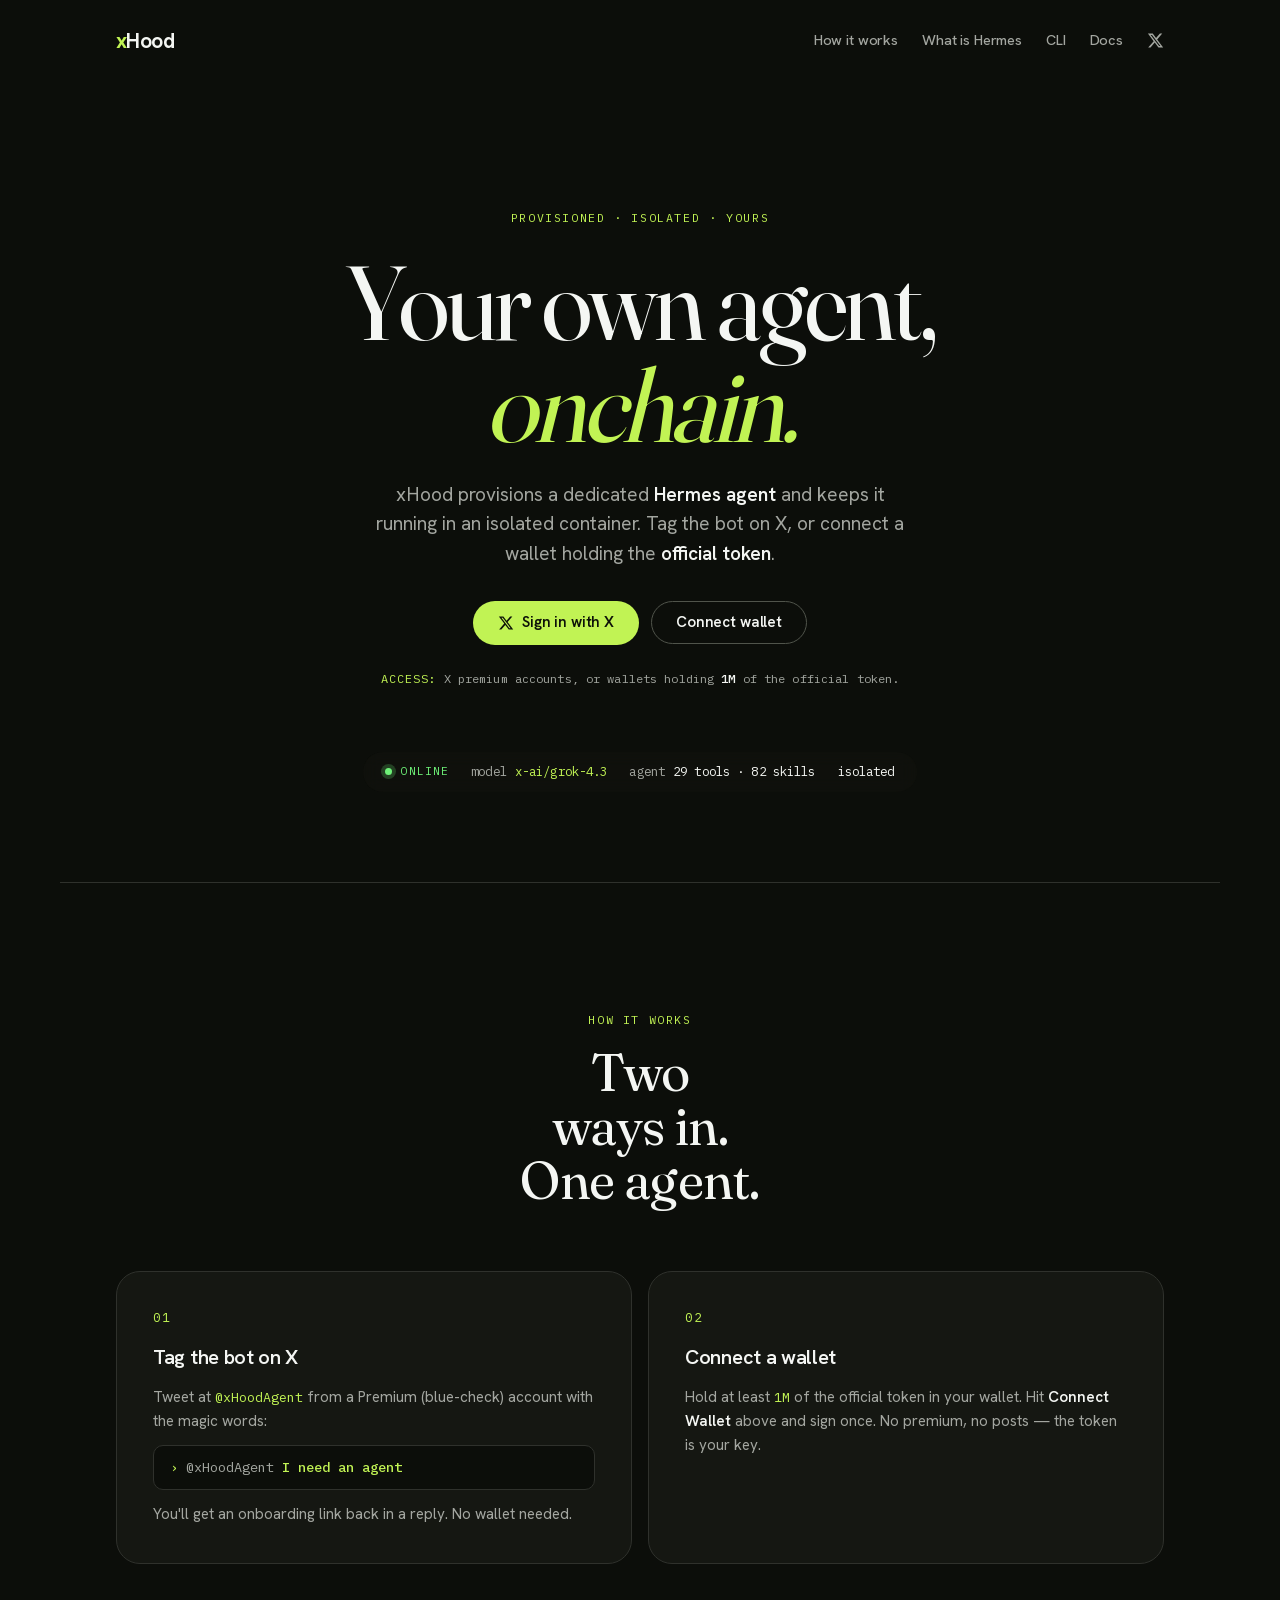
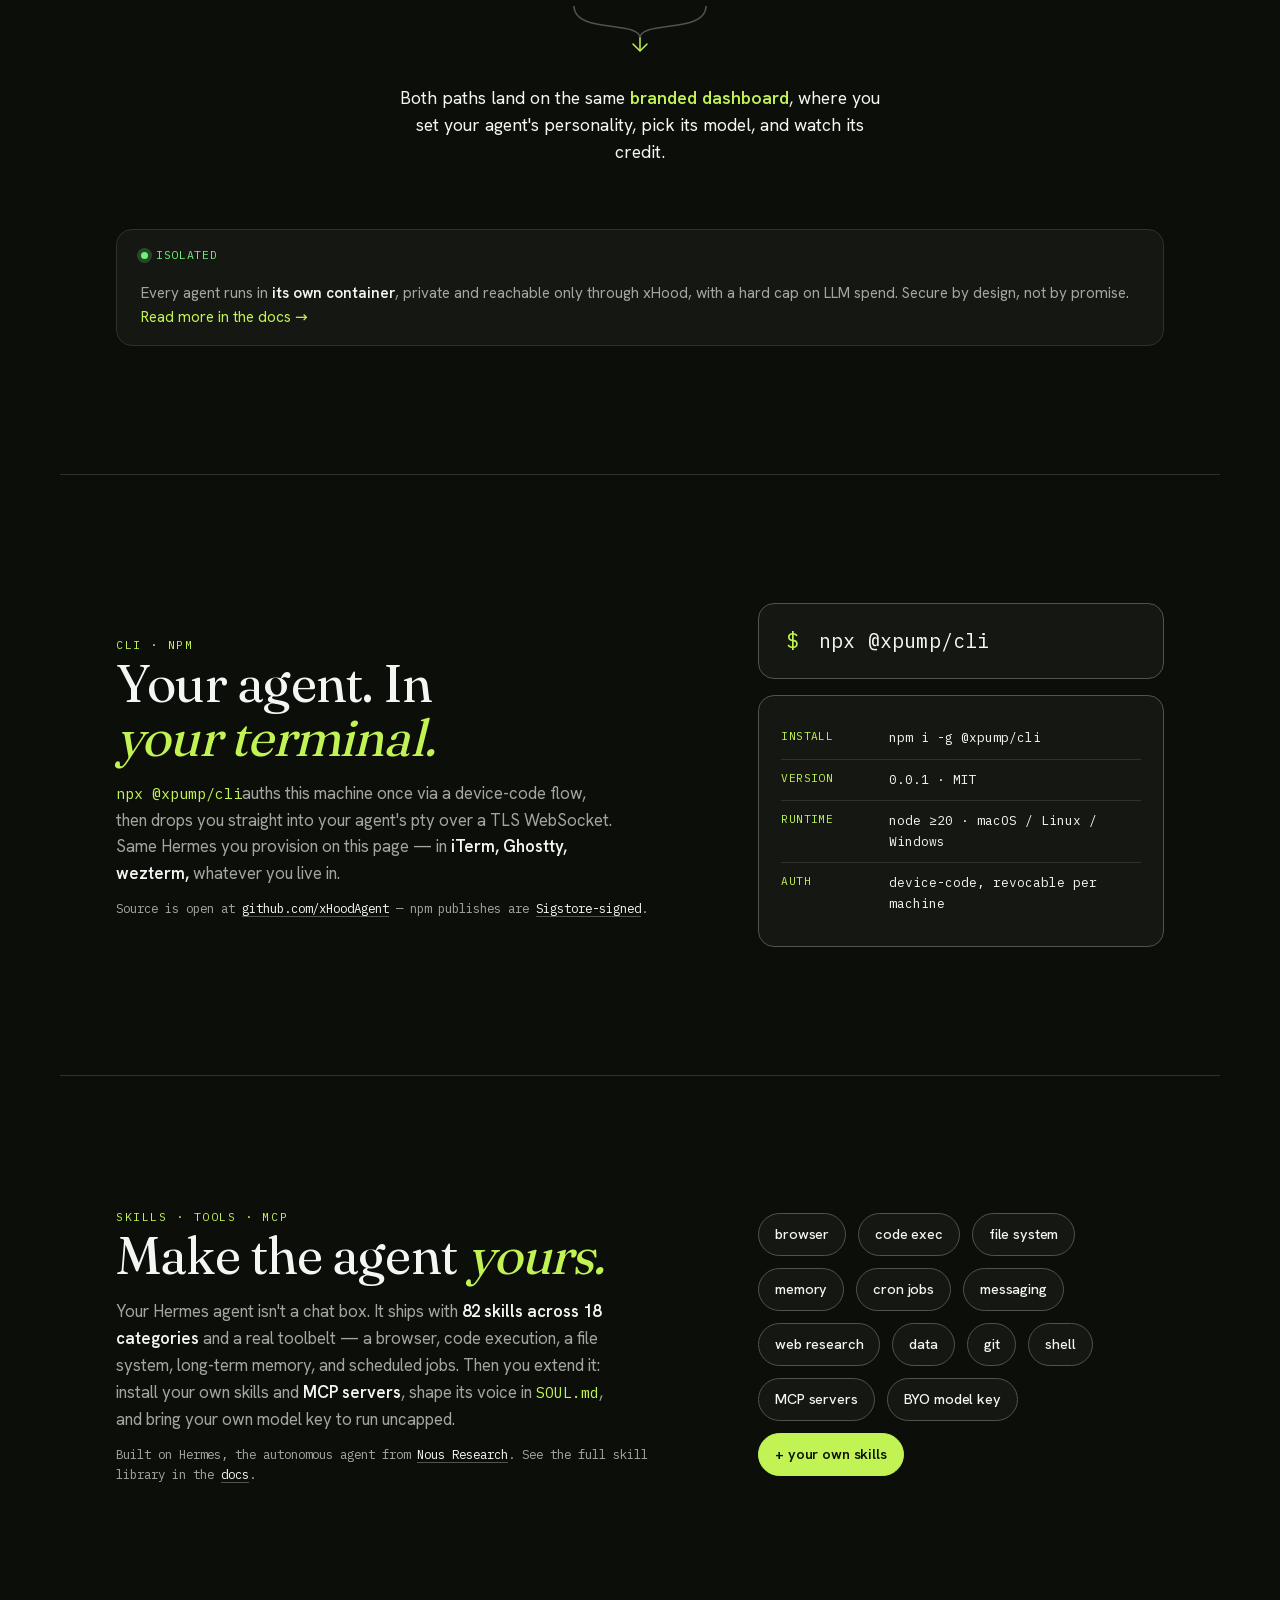
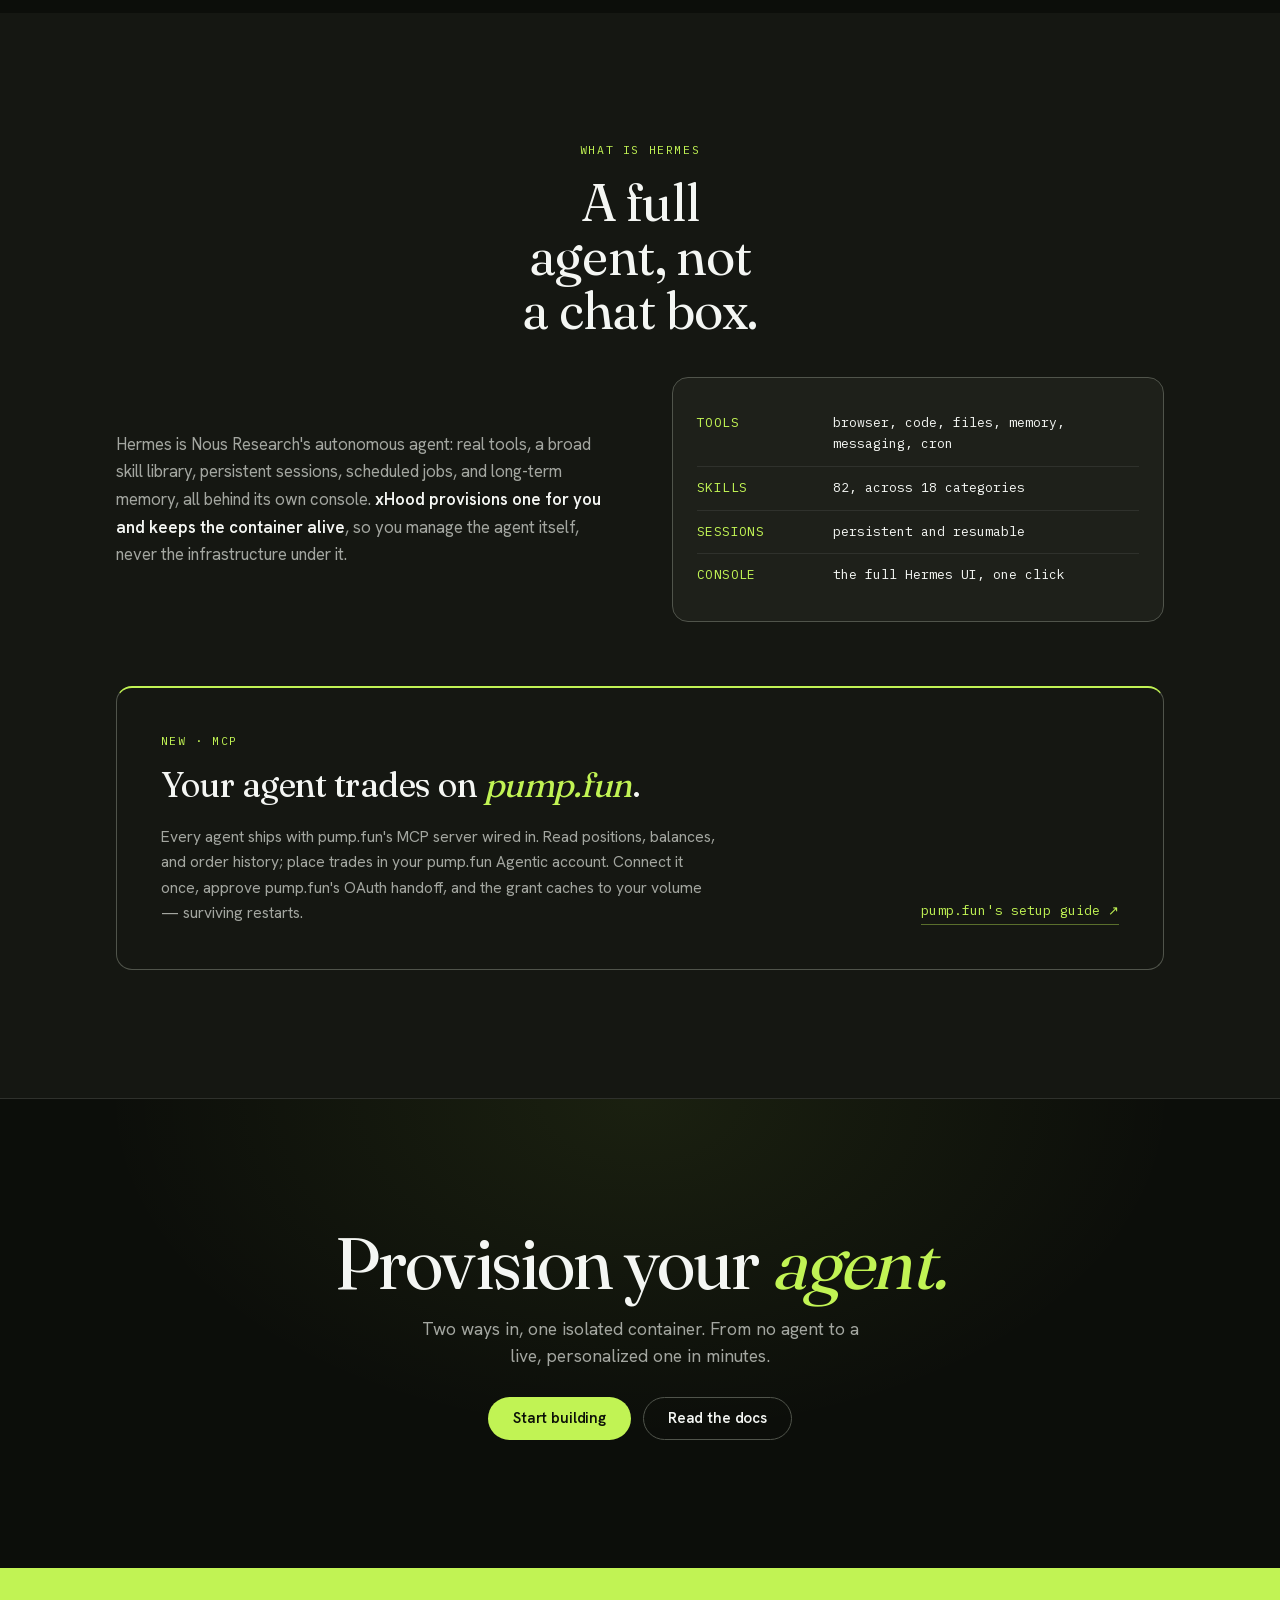
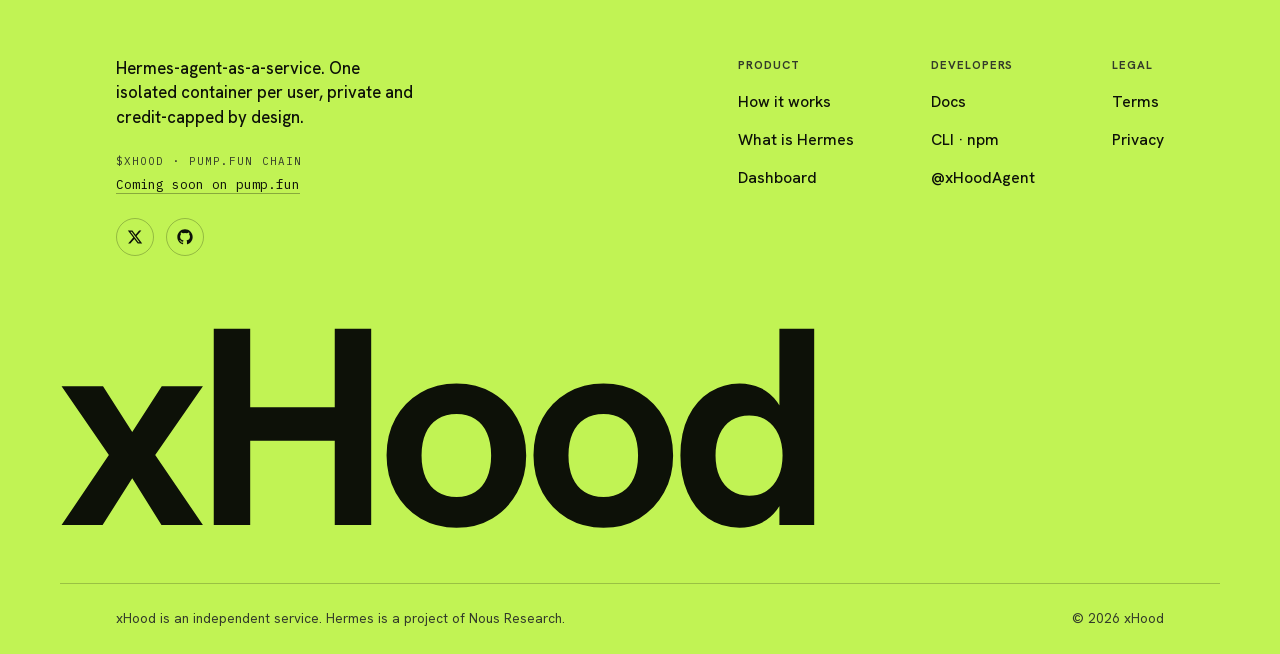
==== docs.html @ a1e1109b "Fix missing CSS and rebrand properly" ====
<!DOCTYPE html><html lang="en" class="fraunces_7877c915-module__ORk6FW__variable hanken_grotesk_c3f95356-module__YCJwva__variable ibm_plex_mono_eeb4082b-module__5ENv4W__variable"><head><meta charSet="utf-8"><meta name="viewport" content="width=device-width, initial-scale=1"><link rel="stylesheet" href="css/15z-kvc1j~0s2.css" data-precedence="next"><link rel="stylesheet" href="css/0tta3vpo899tt.css" data-precedence="next"><link rel="preload" as="script" fetchPriority="low" href="/_next/static/chunks/0~ym82pzuef0z.js"><script src="js/059yqiix4e8j8.js" async></script><script src="js/0x2_.f074g_5o.js" async></script><script src="js/0u0w.6p2kfwnw.js" async></script><script src="js/turbopack-0o85m4tms6i-5.js" async></script><script src="js/0_ber90-2-uiv.js" async></script><script src="js/0--7wq-l3jjgy.js" async></script><script src="js/02c.lx4oawe0h.js" async></script><script src="js/0m6~-lcce_hmq.js" async></script><script src="js/0tt.96f5~xtua.js" async></script><meta name="next-size-adjust" content><title>xHood Agent: your own Hermes agent</title><meta name="description" content="xHood Agent provisions and manages a dedicated Hermes agent, one isolated container per user."><link rel="icon" href="images/favicon.png"><link rel="apple-touch-icon" href="images/apple-touch-icon.png"><script src="js/03~yq9q893hmn.js" noModule></script></head><body><div hidden><!--$--><!--/$--></div><div class="page-module__YnyroG__page"><header class="page-module__YnyroG__shell page-module__YnyroG__header" id="top"><a class="page-module__YnyroG__brand" href="/"><b>x</b>Hood</a><nav class="page-module__YnyroG__nav"><a class="page-module__YnyroG__navLink page-module__YnyroG__navWide" href="#how">How it works</a><a class="page-module__YnyroG__navLink page-module__YnyroG__navWide" href="#what">What is Hermes</a><a class="page-module__YnyroG__navLink page-module__YnyroG__navWide" href="#cli">CLI</a><a class="page-module__YnyroG__navLink" href="/docs">Docs</a><a class="page-module__YnyroG__iconLink" href="https://x.com/xHoodAgent" target="_blank" rel="noreferrer" aria-label="xHood on X"><svg viewBox="0 0 24 24" aria-hidden="true" fill="currentColor"><path d="M18.244 2.25h3.308l-7.227 8.26 8.502 11.24H16.17l-5.214-6.817L4.99 21.75H1.68l7.73-8.835L1.254 2.25H8.08l4.713 6.231zm-1.161 17.52h1.833L7.084 4.126H5.117z"/></svg></a></nav></header><section class="page-module__YnyroG__hero"><canvas class="LiquidChrome-module__C-ZwVW__canvas page-module__YnyroG__heroCanvas" aria-hidden="true"></canvas><div class="page-module__YnyroG__shell page-module__YnyroG__heroInner"><span class="page-module__YnyroG__eyebrow">Provisioned · Isolated · Yours</span><h1 class="page-module__YnyroG__heroTitle">Your own agent,<br><em>onchain.</em></h1><p class="page-module__YnyroG__lede">xHood<!-- --> provisions a dedicated <strong>Hermes agent</strong> <!-- -->and keeps it running in an isolated container. Tag the bot on X, or connect a wallet holding the <strong>official token</strong>.</p><div class="page-module__YnyroG__ctaRow"><form action encType="multipart/form-data" method="POST"><input type="hidden" name="$ACTION_ID_004012ab31ee4e5e4decefba1152dd55e0f887a399"><button class="btn btn--primary" type="submit"><svg class="btn__icon" viewBox="0 0 24 24" aria-hidden="true" fill="currentColor"><path d="M18.244 2.25h3.308l-7.227 8.26 8.502 11.24H16.17l-5.214-6.817L4.99 21.75H1.68l7.73-8.835L1.254 2.25H8.08l4.713 6.231zm-1.161 17.52h1.833L7.084 4.126H5.117z"/></svg>Sign in with X</button></form><button type="button" class="btn btn--ghost">Connect<!-- --> wallet</button><dialog class="WalletConnect-module__QHldJW__modal"><div class="WalletConnect-module__QHldJW__card"><div class="WalletConnect-module__QHldJW__head"><h2 class="WalletConnect-module__QHldJW__title">Connect<!-- --> a wallet</h2><button type="button" class="WalletConnect-module__QHldJW__close" aria-label="Close">×</button></div><ul class="WalletConnect-module__QHldJW__list"><li><button type="button" class="WalletConnect-module__QHldJW__wallet" data-busy="false"><span class="WalletConnect-module__QHldJW__iconFallback" aria-hidden="true">I</span><span class="WalletConnect-module__QHldJW__name">Injected</span><span class="WalletConnect-module__QHldJW__verb">Connect</span></button></li></ul></div></dialog></div><p class="page-module__YnyroG__ctaNote"><span>access:</span> X premium accounts, or wallets holding<!-- --> <b class="page-module__YnyroG__ctaHold">1M</b> of the official token.</p><div class="page-module__YnyroG__status" aria-hidden="true"><span class="page-module__YnyroG__statusLive"><span class="page-module__YnyroG__dot"></span>online</span><span class="page-module__YnyroG__statusItem"><span class="page-module__YnyroG__statusKey">model</span><span class="ModelTicker-module__9qcs_W__ticker ModelTicker-module__9qcs_W__in ">x-ai/grok-4.3</span></span><span class="page-module__YnyroG__statusItem"><span class="page-module__YnyroG__statusKey">agent</span>29 tools · 82 skills</span><span class="page-module__YnyroG__statusItem">isolated</span></div></div></section><section id="how" class="page-module__YnyroG__shell page-module__YnyroG__section"><div class="page-module__YnyroG__sectionHead"><span class="page-module__YnyroG__eyebrow">How it works</span><h2 class="page-module__YnyroG__headline">Two ways in. One agent.</h2></div><div class="page-module__YnyroG__paths"><div class="page-module__YnyroG__path"><span class="page-module__YnyroG__pathNum">01</span><h3 class="page-module__YnyroG__pathTitle">Tag the bot on X</h3><p class="page-module__YnyroG__pathBody">Tweet at <code>@<!-- -->xHoodAgent</code> from a Premium (blue-check) account with the magic words:</p><pre class="page-module__YnyroG__pathSnippet" aria-label="Example tweet"><span class="page-module__YnyroG__pathSnippetHandle">@<!-- -->xHoodAgent</span> <span class="page-module__YnyroG__pathSnippetCmd">I need an agent</span></pre><p class="page-module__YnyroG__pathBody">You&#x27;ll get an onboarding link back in a reply. No wallet needed.</p></div><div class="page-module__YnyroG__path"><span class="page-module__YnyroG__pathNum">02</span><h3 class="page-module__YnyroG__pathTitle">Connect a wallet</h3><p class="page-module__YnyroG__pathBody">Hold at least <code>1M</code> of the official token in your wallet. Hit <b>Connect Wallet</b> <!-- -->above and sign once. No premium, no posts — the token is your key.</p></div></div><svg class="page-module__YnyroG__connector" viewBox="0 0 220 56" aria-hidden="true"><path style="fill:none;stroke:var(--border-strong);stroke-width:1.5" d="M44 2 C44 30 110 16 110 34"/><path style="fill:none;stroke:var(--border-strong);stroke-width:1.5" d="M176 2 C176 30 110 16 110 34"/><path style="fill:none;stroke:var(--amber);stroke-width:1.5;stroke-linecap:round" d="M110 34 L110 46"/><path style="fill:none;stroke:var(--amber);stroke-width:1.5;stroke-linecap:round" d="M103 40 L110 47 L117 40"/></svg><p class="page-module__YnyroG__converge">Both paths land on the same <b>branded dashboard</b>, where you set your agent&#x27;s personality, pick its model, and watch its credit.</p><div class="page-module__YnyroG__secure"><span class="page-module__YnyroG__secureLabel"><span class="page-module__YnyroG__dot"></span>Isolated</span><span class="page-module__YnyroG__secureText">Every agent runs in <b>its own container</b>, private and reachable only through xHood, with a hard cap on LLM spend. Secure by design, not by promise.<!-- --> <a class="page-module__YnyroG__secureLink" href="/docs#security">Read more in the docs →</a></span></div></section><section id="cli" class="page-module__YnyroG__shell page-module__YnyroG__section"><div class="page-module__YnyroG__cliGrid"><div><span class="page-module__YnyroG__eyebrow">CLI · npm</span><h2 class="page-module__YnyroG__headline">Your agent. In <b class="page-module__YnyroG__cliWord">your terminal.</b></h2><p class="page-module__YnyroG__cliLede"><code>npx @xpump/cli</code>auths this machine once via a device-code flow, then drops you straight into your agent&#x27;s pty over a TLS WebSocket. Same Hermes you provision on this page — in <b>iTerm, Ghostty, wezterm,</b> whatever you live in.</p><p class="page-module__YnyroG__cliCite">Source is open at<!-- --> <a class="page-module__YnyroG__cliInline" href="https://github.com/xHoodAgent" target="_blank" rel="noreferrer">github.com/xHoodAgent</a> — <!-- -->npm publishes are<!-- --> <a class="page-module__YnyroG__cliInline" href="https://docs.npmjs.com/generating-provenance-statements" target="_blank" rel="noreferrer">Sigstore-signed</a>.</p></div><div><pre class="page-module__YnyroG__cliSnippet" aria-label="Install and run the xHood CLI"><span class="page-module__YnyroG__cliPrompt">$</span> npx @xpump/cli</pre><div class="page-module__YnyroG__cliSpec"><div class="page-module__YnyroG__cliSpecRow"><span class="page-module__YnyroG__cliSpecKey">install</span><span class="page-module__YnyroG__cliSpecVal">npm i -g @xpump/cli</span></div><div class="page-module__YnyroG__cliSpecRow"><span class="page-module__YnyroG__cliSpecKey">version</span><span class="page-module__YnyroG__cliSpecVal">0.0.1 · MIT</span></div><div class="page-module__YnyroG__cliSpecRow"><span class="page-module__YnyroG__cliSpecKey">runtime</span><span class="page-module__YnyroG__cliSpecVal">node ≥20 · macOS / Linux / Windows</span></div><div class="page-module__YnyroG__cliSpecRow"><span class="page-module__YnyroG__cliSpecKey">auth</span><span class="page-module__YnyroG__cliSpecVal">device-code, revocable per machine</span></div></div></div></div></section><section class="page-module__YnyroG__shell page-module__YnyroG__section"><div class="page-module__YnyroG__capGrid"><div><span class="page-module__YnyroG__eyebrow">Skills · Tools · MCP</span><h2 class="page-module__YnyroG__headline">Make the agent <b>yours.</b></h2><p class="page-module__YnyroG__grokLede">Your Hermes agent isn&#x27;t a chat box. It ships with<!-- --> <b>82 skills across 18 categories</b> and a real toolbelt — a browser, code execution, a file system, long-term memory, and scheduled jobs. Then you extend it: install your own skills and<!-- --> <b>MCP servers</b>, shape its voice in <code>SOUL.md</code>, and bring your own model key to run uncapped.</p><p class="page-module__YnyroG__grokCite">Built on Hermes, the autonomous agent from<!-- --> <a class="page-module__YnyroG__grokInline" href="https://nousresearch.com/" target="_blank" rel="noreferrer">Nous Research</a>. See the full skill library in the<!-- --> <a class="page-module__YnyroG__grokInline" href="/docs">docs</a>.</p></div><div class="page-module__YnyroG__capTags" aria-hidden="true"><span class="page-module__YnyroG__capTag">browser</span><span class="page-module__YnyroG__capTag">code exec</span><span class="page-module__YnyroG__capTag">file system</span><span class="page-module__YnyroG__capTag">memory</span><span class="page-module__YnyroG__capTag">cron jobs</span><span class="page-module__YnyroG__capTag">messaging</span><span class="page-module__YnyroG__capTag">web research</span><span class="page-module__YnyroG__capTag">data</span><span class="page-module__YnyroG__capTag">git</span><span class="page-module__YnyroG__capTag">shell</span><span class="page-module__YnyroG__capTag">MCP servers</span><span class="page-module__YnyroG__capTag">BYO model key</span><span class="page-module__YnyroG__capTag page-module__YnyroG__capTagAccent">+ your own skills</span></div></div></section><section id="what" class="page-module__YnyroG__band"><div class="page-module__YnyroG__shell page-module__YnyroG__section" style="border-top:none"><div class="page-module__YnyroG__sectionHead"><span class="page-module__YnyroG__eyebrow">What is Hermes</span><h2 class="page-module__YnyroG__headline">A full agent, not a chat box.</h2></div><div class="page-module__YnyroG__whatGrid"><p class="page-module__YnyroG__prose">Hermes is Nous Research&#x27;s autonomous agent: real tools, a broad skill library, persistent sessions, scheduled jobs, and long-term memory, all behind its own console.<!-- --> <strong>xHood provisions one for you and keeps the container alive</strong>, so you manage the agent itself, never the infrastructure under it.</p><div class="page-module__YnyroG__specFrame"><div class="page-module__YnyroG__specRow"><span class="page-module__YnyroG__specKey">TOOLS</span><span class="page-module__YnyroG__specVal">browser, code, files, memory, messaging, cron</span></div><div class="page-module__YnyroG__specRow"><span class="page-module__YnyroG__specKey">SKILLS</span><span class="page-module__YnyroG__specVal">82, across 18 categories</span></div><div class="page-module__YnyroG__specRow"><span class="page-module__YnyroG__specKey">SESSIONS</span><span class="page-module__YnyroG__specVal">persistent and resumable</span></div><div class="page-module__YnyroG__specRow"><span class="page-module__YnyroG__specKey">CONSOLE</span><span class="page-module__YnyroG__specVal">the full Hermes UI, one click</span></div></div></div><div class="page-module__YnyroG__mcpPanel"><span class="page-module__YnyroG__eyebrow">New · MCP</span><h3 class="page-module__YnyroG__mcpTitle">Your agent trades on <b>pump.fun</b>.</h3><div class="page-module__YnyroG__mcpFoot"><p class="page-module__YnyroG__mcpProse">Every agent ships with pump.fun&#x27;s MCP server wired in. Read positions, balances, and order history; place trades in your pump.fun Agentic account. Connect it once, approve pump.fun&#x27;s OAuth handoff, and the grant caches to your volume — surviving restarts.</p><a class="page-module__YnyroG__mcpLink" href="https://pump.fun.com/us/en/support/articles/agentic-trading-overview/" target="_blank" rel="noreferrer noopener">pump.fun&#x27;s setup guide ↗</a></div></div></div></section><section class="page-module__YnyroG__cta"><div class="page-module__YnyroG__shell page-module__YnyroG__ctaInner"><h2 class="page-module__YnyroG__ctaTitle">Provision your <em>agent.</em></h2><p class="page-module__YnyroG__ctaLede">Two ways in, one isolated container. From no agent to a live, personalized one in minutes.</p><div class="page-module__YnyroG__ctaBandRow"><a class="btn btn--primary" href="#top">Start building</a><a class="btn btn--ghost" href="/docs">Read the docs</a></div></div></section><footer class="page-module__YnyroG__footer"><div class="page-module__YnyroG__shell page-module__YnyroG__footerTop"><div class="page-module__YnyroG__footerBrandCol"><p class="page-module__YnyroG__footerTag">Hermes-agent-as-a-service. One isolated container per user, private and credit-capped by design.</p><div class="page-module__YnyroG__footerToken"><span class="page-module__YnyroG__footerTokenLabel">$xHOOD<!-- --> · pump.fun Chain</span><button type="button" class="CopyAddress-module__BgJEiG__btn " aria-label="Copy address to clipboard" title="Copy to clipboard"><span class="CopyAddress-module__BgJEiG__addr">Coming soon on pump.fun</span></button></div><div class="page-module__YnyroG__footerSocial"><a href="https://x.com/xHoodAgent" target="_blank" rel="noreferrer" aria-label="@xHoodAgent on X"><svg viewBox="0 0 24 24" aria-hidden="true" fill="currentColor"><path d="M18.244 2.25h3.308l-7.227 8.26 8.502 11.24H16.17l-5.214-6.817L4.99 21.75H1.68l7.73-8.835L1.254 2.25H8.08l4.713 6.231zm-1.161 17.52h1.833L7.084 4.126H5.117z"/></svg></a><a href="https://github.com/xHoodAgent" target="_blank" rel="noreferrer" aria-label="xHoodAgent on GitHub"><svg viewBox="0 0 24 24" aria-hidden="true" fill="currentColor"><path d="M12 .5C5.65.5.5 5.65.5 12c0 5.08 3.29 9.39 7.86 10.91.58.11.79-.25.79-.55 0-.27-.01-1-.02-1.95-3.2.7-3.87-1.54-3.87-1.54-.52-1.32-1.28-1.67-1.28-1.67-1.05-.71.08-.7.08-.7 1.16.08 1.77 1.2 1.77 1.2 1.03 1.77 2.71 1.26 3.37.96.1-.75.4-1.26.73-1.55-2.55-.29-5.24-1.28-5.24-5.69 0-1.26.45-2.29 1.19-3.1-.12-.29-.52-1.46.11-3.05 0 0 .97-.31 3.18 1.18a11.04 11.04 0 015.79 0c2.21-1.49 3.18-1.18 3.18-1.18.63 1.59.23 2.76.11 3.05.74.81 1.19 1.84 1.19 3.1 0 4.42-2.69 5.4-5.26 5.68.41.36.78 1.06.78 2.14 0 1.55-.01 2.8-.01 3.18 0 .31.21.67.8.55C20.21 21.38 23.5 17.08 23.5 12 23.5 5.65 18.35.5 12 .5z"/></svg></a></div></div><div class="page-module__YnyroG__footerNav"><div class="page-module__YnyroG__footerCol"><span class="page-module__YnyroG__footerLabel">Product</span><a class="page-module__YnyroG__footerLink" href="#how">How it works</a><a class="page-module__YnyroG__footerLink" href="#what">What is Hermes</a><a class="page-module__YnyroG__footerLink" href="/dashboard">Dashboard</a></div><div class="page-module__YnyroG__footerCol"><span class="page-module__YnyroG__footerLabel">Developers</span><a class="page-module__YnyroG__footerLink" href="/docs">Docs</a><a class="page-module__YnyroG__footerLink" href="https://github.com/xHoodAgent" target="_blank" rel="noreferrer">CLI · npm</a><a class="page-module__YnyroG__footerLink" href="https://x.com/xHoodAgent" target="_blank" rel="noreferrer">@<!-- -->xHoodAgent</a></div><div class="page-module__YnyroG__footerCol"><span class="page-module__YnyroG__footerLabel">Legal</span><a class="page-module__YnyroG__footerLink" href="/terms">Terms</a><a class="page-module__YnyroG__footerLink" href="/privacy">Privacy</a></div></div></div><a class="page-module__YnyroG__footerWordmark" href="/" aria-label="xHood home">xHood</a><div class="page-module__YnyroG__shell page-module__YnyroG__footerLegal"><span>xHood is an independent service. Hermes is a project of Nous Research.</span><span>© <!-- -->2026<!-- --> <!-- -->xHood</span></div></footer></div><!--$--><!--/$--><script src="js/0~ym82pzuef0z.js" id="_R_" async></script><script>(self.__next_f=self.__next_f||[]).push([0])</script><script>self.__next_f.push([1,"1:\"$Sreact.fragment\"\n2:I[902268,[\"/_next/static/chunks/0_ber90-2-uiv.js\",\"/_next/static/chunks/0--7wq-l3jjgy.js\",\"/_next/static/chunks/02c.lx4oawe0h.js\",\"/_next/static/chunks/0m6~-lcce_hmq.js\"],\"Providers\"]\n3:I[876555,[\"/_next/static/chunks/0_ber90-2-uiv.js\",\"/_next/static/chunks/0--7wq-l3jjgy.js\",\"/_next/static/chunks/02c.lx4oawe0h.js\",\"/_next/static/chunks/0m6~-lcce_hmq.js\"],\"default\"]\n4:I[476314,[\"/_next/static/chunks/0_ber90-2-uiv.js\",\"/_next/static/chunks/0--7wq-l3jjgy.js\",\"/_next/static/chunks/02c.lx4oawe0h.js\",\"/_next/static/chunks/0m6~-lcce_hmq.js\"],\"default\"]\n6:I[999674,[\"/_next/static/chunks/0_ber90-2-uiv.js\",\"/_next/static/chunks/0--7wq-l3jjgy.js\",\"/_next/static/chunks/02c.lx4oawe0h.js\",\"/_next/static/chunks/0m6~-lcce_hmq.js\"],\"OutletBoundary\"]\n7:\"$Sreact.suspense\"\n9:I[999674,[\"/_next/static/chunks/0_ber90-2-uiv.js\",\"/_next/static/chunks/0--7wq-l3jjgy.js\",\"/_next/static/chunks/02c.lx4oawe0h.js\",\"/_next/static/chunks/0m6~-lcce_hmq.js\"],\"ViewportBoundary\"]\nb:I[999674,[\"/_next/static/chunks/0_ber90-2-uiv.js\",\"/_next/static/chunks/0--7wq-l3jjgy.js\",\"/_next/static/chunks/02c.lx4oawe0h.js\",\"/_next/static/chunks/0m6~-lcce_hmq.js\"],\"MetadataBoundary\"]\nd:I[642761,[\"/_next/static/chunks/0_ber90-2-uiv.js\",\"/_next/static/chunks/0--7wq-l3jjgy.js\",\"/_next/static/chunks/02c.lx4oawe0h.js\",\"/_next/static/chunks/0m6~-lcce_hmq.js\"],\"default\",1]\ne:I[136144,[\"/_next/static/chunks/0_ber90-2-uiv.js\",\"/_next/static/chunks/0--7wq-l3jjgy.js\",\"/_next/static/chunks/02c.lx4oawe0h.js\",\"/_next/static/chunks/0m6~-lcce_hmq.js\"],\"IconMark\"]\n:HL[\"/_next/static/chunks/15z-kvc1j~0s2.css\",\"style\"]\n:HL[\"/_next/static/media/99e609270109b47d-s.p.16-z~2sp29ex6.woff2\",\"font\",{\"crossOrigin\":\"\",\"type\":\"font/woff2\"}]\n:HL[\"/_next/static/media/b67966e0b83b2cd0-s.p.04y9-s23ppywx.woff2\",\"font\",{\"crossOrigin\":\"\",\"type\":\"font/woff2\"}]\n:HL[\"/_next/static/media/c47649aa31f9e140-s.p.11uo_35nso9mn.woff2\",\"font\",{\"crossOrigin\":\"\",\"type\":\"font/woff2\"}]\n:HL[\"/_next/static/media/effe91970fc4db64-s.p.07ig5l8azj~hy.woff2\",\"font\",{\"crossOrigin\":\"\",\"type\":\"font/woff2\"}]\n:HL[\"/_next/static/chunks/0tta3vpo899tt.css\",\"style\"]\n"])</script><script>self.__next_f.push([1,"0:{\"P\":null,\"c\":[\"\",\"\"],\"q\":\"\",\"i\":false,\"f\":[[[\"\",{\"children\":[\"__PAGE__\",{}]},\"$undefined\",\"$undefined\",16],[[\"$\",\"$1\",\"c\",{\"children\":[[[\"$\",\"link\",\"0\",{\"rel\":\"stylesheet\",\"href\":\"/_next/static/chunks/15z-kvc1j~0s2.css\",\"precedence\":\"next\",\"crossOrigin\":\"$undefined\",\"nonce\":\"$undefined\"}],[\"$\",\"script\",\"script-0\",{\"src\":\"/_next/static/chunks/0_ber90-2-uiv.js\",\"async\":true,\"nonce\":\"$undefined\"}],[\"$\",\"script\",\"script-1\",{\"src\":\"/_next/static/chunks/0--7wq-l3jjgy.js\",\"async\":true,\"nonce\":\"$undefined\"}],[\"$\",\"script\",\"script-2\",{\"src\":\"/_next/static/chunks/02c.lx4oawe0h.js\",\"async\":true,\"nonce\":\"$undefined\"}],[\"$\",\"script\",\"script-3\",{\"src\":\"/_next/static/chunks/0m6~-lcce_hmq.js\",\"async\":true,\"nonce\":\"$undefined\"}]],[\"$\",\"html\",null,{\"lang\":\"en\",\"className\":\"fraunces_7877c915-module__ORk6FW__variable hanken_grotesk_c3f95356-module__YCJwva__variable ibm_plex_mono_eeb4082b-module__5ENv4W__variable\",\"children\":[\"$\",\"body\",null,{\"children\":[\"$\",\"$L2\",null,{\"children\":[\"$\",\"$L3\",null,{\"parallelRouterKey\":\"children\",\"error\":\"$undefined\",\"errorStyles\":\"$undefined\",\"errorScripts\":\"$undefined\",\"template\":[\"$\",\"$L4\",null,{}],\"templateStyles\":\"$undefined\",\"templateScripts\":\"$undefined\",\"notFound\":[[[\"$\",\"title\",null,{\"children\":\"404: This page could not be found.\"}],[\"$\",\"div\",null,{\"style\":{\"fontFamily\":\"system-ui,\\\"Segoe UI\\\",Roboto,Helvetica,Arial,sans-serif,\\\"Apple Color Emoji\\\",\\\"Segoe UI Emoji\\\"\",\"height\":\"100vh\",\"textAlign\":\"center\",\"display\":\"flex\",\"flexDirection\":\"column\",\"alignItems\":\"center\",\"justifyContent\":\"center\"},\"children\":[\"$\",\"div\",null,{\"children\":[[\"$\",\"style\",null,{\"dangerouslySetInnerHTML\":{\"__html\":\"body{color:#000;background:#fff;margin:0}.next-error-h1{border-right:1px solid rgba(0,0,0,.3)}@media (prefers-color-scheme:dark){body{color:#fff;background:#000}.next-error-h1{border-right:1px solid rgba(255,255,255,.3)}}\"}}],[\"$\",\"h1\",null,{\"className\":\"next-error-h1\",\"style\":{\"display\":\"inline-block\",\"margin\":\"0 20px 0 0\",\"padding\":\"0 23px 0 0\",\"fontSize\":24,\"fontWeight\":500,\"verticalAlign\":\"top\",\"lineHeight\":\"49px\"},\"children\":404}],[\"$\",\"div\",null,{\"style\":{\"display\":\"inline-block\"},\"children\":[\"$\",\"h2\",null,{\"style\":{\"fontSize\":14,\"fontWeight\":400,\"lineHeight\":\"49px\",\"margin\":0},\"children\":\"This page could not be found.\"}]}]]}]}]],[]],\"forbidden\":\"$undefined\",\"unauthorized\":\"$undefined\"}]}]}]}]]}],{\"children\":[[\"$\",\"$1\",\"c\",{\"children\":[\"$L5\",[[\"$\",\"link\",\"0\",{\"rel\":\"stylesheet\",\"href\":\"/_next/static/chunks/0tta3vpo899tt.css\",\"precedence\":\"next\",\"crossOrigin\":\"$undefined\",\"nonce\":\"$undefined\"}],[\"$\",\"script\",\"script-0\",{\"src\":\"/_next/static/chunks/0tt.96f5~xtua.js\",\"async\":true,\"nonce\":\"$undefined\"}]],[\"$\",\"$L6\",null,{\"children\":[\"$\",\"$7\",null,{\"name\":\"Next.MetadataOutlet\",\"children\":\"$@8\"}]}]]}],{},null,false,null]},null,false,null],[\"$\",\"$1\",\"h\",{\"children\":[null,[\"$\",\"$L9\",null,{\"children\":\"$La\"}],[\"$\",\"div\",null,{\"hidden\":true,\"children\":[\"$\",\"$Lb\",null,{\"children\":[\"$\",\"$7\",null,{\"name\":\"Next.Metadata\",\"children\":\"$Lc\"}]}]}],[\"$\",\"meta\",null,{\"name\":\"next-size-adjust\",\"content\":\"\"}]]}],false]],\"m\":\"$undefined\",\"G\":[\"$d\",[[\"$\",\"link\",\"0\",{\"rel\":\"stylesheet\",\"href\":\"/_next/static/chunks/15z-kvc1j~0s2.css\",\"precedence\":\"next\",\"crossOrigin\":\"$undefined\",\"nonce\":\"$undefined\"}]]],\"S\":false,\"h\":null,\"s\":\"$undefined\",\"l\":\"$undefined\",\"p\":\"$undefined\",\"d\":\"$undefined\",\"b\":\"dWIB5uftfRIkLp02Ra8fZ\"}\n"])</script><script>self.__next_f.push([1,"a:[[\"$\",\"meta\",\"0\",{\"charSet\":\"utf-8\"}],[\"$\",\"meta\",\"1\",{\"name\":\"viewport\",\"content\":\"width=device-width, initial-scale=1\"}]]\n8:null\nc:[[\"$\",\"title\",\"0\",{\"children\":\"xHood Agent: your own Hermes agent\"}],[\"$\",\"meta\",\"1\",{\"name\":\"description\",\"content\":\"xHood Agent provisions and manages a dedicated Hermes agent, one isolated container per user.\"}],[\"$\",\"link\",\"2\",{\"rel\":\"icon\",\"href\":\"/favicon.png\"}],[\"$\",\"link\",\"3\",{\"rel\":\"apple-touch-icon\",\"href\":\"/apple-touch-icon.png\"}],[\"$\",\"$Le\",\"4\",{}]]\n"])</script><script>self.__next_f.push([1,"f:I[197356,[\"/_next/static/chunks/0_ber90-2-uiv.js\",\"/_next/static/chunks/0--7wq-l3jjgy.js\",\"/_next/static/chunks/02c.lx4oawe0h.js\",\"/_next/static/chunks/0m6~-lcce_hmq.js\",\"/_next/static/chunks/0tt.96f5~xtua.js\"],\"LiquidChrome\"]\n11:I[596257,[\"/_next/static/chunks/0_ber90-2-uiv.js\",\"/_next/static/chunks/0--7wq-l3jjgy.js\",\"/_next/static/chunks/02c.lx4oawe0h.js\",\"/_next/static/chunks/0m6~-lcce_hmq.js\",\"/_next/static/chunks/0tt.96f5~xtua.js\"],\"WalletConnect\"]\n12:I[916580,[\"/_next/static/chunks/0_ber90-2-uiv.js\",\"/_next/static/chunks/0--7wq-l3jjgy.js\",\"/_next/static/chunks/02c.lx4oawe0h.js\",\"/_next/static/chunks/0m6~-lcce_hmq.js\",\"/_next/static/chunks/0tt.96f5~xtua.js\"],\"ModelTicker\"]\n10:{\"id\":\"004012ab31ee4e5e4decefba1152dd55e0f887a399\",\"bound\":null}\n"])</script><script>self.__next_f.push([1,"5:[\"$\",\"div\",null,{\"className\":\"page-module__YnyroG__page\",\"children\":[[\"$\",\"header\",null,{\"className\":\"page-module__YnyroG__shell page-module__YnyroG__header\",\"id\":\"top\",\"children\":[[\"$\",\"a\",null,{\"className\":\"page-module__YnyroG__brand\",\"href\":\"/\",\"children\":[[\"$\",\"b\",null,{\"children\":\"x\"}],\"Hood\"]}],[\"$\",\"nav\",null,{\"className\":\"page-module__YnyroG__nav\",\"children\":[[\"$\",\"a\",null,{\"className\":\"page-module__YnyroG__navLink page-module__YnyroG__navWide\",\"href\":\"#how\",\"children\":\"How it works\"}],[\"$\",\"a\",null,{\"className\":\"page-module__YnyroG__navLink page-module__YnyroG__navWide\",\"href\":\"#what\",\"children\":\"What is Hermes\"}],[\"$\",\"a\",null,{\"className\":\"page-module__YnyroG__navLink page-module__YnyroG__navWide\",\"href\":\"#cli\",\"children\":\"CLI\"}],[\"$\",\"a\",null,{\"className\":\"page-module__YnyroG__navLink\",\"href\":\"/docs\",\"children\":\"Docs\"}],false,[\"$\",\"a\",null,{\"className\":\"page-module__YnyroG__iconLink\",\"href\":\"https://x.com/xHoodAgent\",\"target\":\"_blank\",\"rel\":\"noreferrer\",\"aria-label\":\"xHood on X\",\"children\":[\"$\",\"svg\",null,{\"className\":\"$undefined\",\"viewBox\":\"0 0 24 24\",\"aria-hidden\":\"true\",\"fill\":\"currentColor\",\"children\":[\"$\",\"path\",null,{\"d\":\"M18.244 2.25h3.308l-7.227 8.26 8.502 11.24H16.17l-5.214-6.817L4.99 21.75H1.68l7.73-8.835L1.254 2.25H8.08l4.713 6.231zm-1.161 17.52h1.833L7.084 4.126H5.117z\"}]}]}]]}]]}],[\"$\",\"section\",null,{\"className\":\"page-module__YnyroG__hero\",\"children\":[[\"$\",\"$Lf\",null,{\"className\":\"page-module__YnyroG__heroCanvas\"}],[\"$\",\"div\",null,{\"className\":\"page-module__YnyroG__shell page-module__YnyroG__heroInner\",\"children\":[[\"$\",\"span\",null,{\"className\":\"page-module__YnyroG__eyebrow\",\"children\":\"Provisioned · Isolated · Yours\"}],[\"$\",\"h1\",null,{\"className\":\"page-module__YnyroG__heroTitle\",\"children\":[\"Your own agent,\",[\"$\",\"br\",null,{}],[\"$\",\"em\",null,{\"children\":\"onchain.\"}]]}],[\"$\",\"p\",null,{\"className\":\"page-module__YnyroG__lede\",\"children\":[\"xHood\",\" provisions a dedicated \",[\"$\",\"strong\",null,{\"children\":\"Hermes agent\"}],\" \",\"and keeps it running in an isolated container. Tag the bot on X, or connect a wallet holding the \",[\"$\",\"strong\",null,{\"children\":\"official token\"}],\".\"]}],[\"$undefined\",[\"$\",\"div\",null,{\"className\":\"page-module__YnyroG__ctaRow\",\"children\":[[\"$\",\"form\",null,{\"action\":\"$h10\",\"children\":[\"$\",\"button\",null,{\"className\":\"btn btn--primary\",\"type\":\"submit\",\"children\":[[\"$\",\"svg\",null,{\"className\":\"btn__icon\",\"viewBox\":\"0 0 24 24\",\"aria-hidden\":\"true\",\"fill\":\"currentColor\",\"children\":[\"$\",\"path\",null,{\"d\":\"M18.244 2.25h3.308l-7.227 8.26 8.502 11.24H16.17l-5.214-6.817L4.99 21.75H1.68l7.73-8.835L1.254 2.25H8.08l4.713 6.231zm-1.161 17.52h1.833L7.084 4.126H5.117z\"}]}],\"Sign in with X\"]}]}],false,false,[\"$\",\"$L11\",null,{}]]}],[\"$\",\"p\",null,{\"className\":\"page-module__YnyroG__ctaNote\",\"children\":[[\"$\",\"span\",null,{\"children\":\"access:\"}],\" X premium accounts, or wallets holding\",\" \",[\"$\",\"b\",null,{\"className\":\"page-module__YnyroG__ctaHold\",\"children\":\"1M\"}],\" of the official token.\"]}]],[\"$\",\"div\",null,{\"className\":\"page-module__YnyroG__status\",\"aria-hidden\":\"true\",\"children\":[[\"$\",\"span\",null,{\"className\":\"page-module__YnyroG__statusLive\",\"children\":[[\"$\",\"span\",null,{\"className\":\"page-module__YnyroG__dot\"}],\"online\"]}],[\"$\",\"span\",null,{\"className\":\"page-module__YnyroG__statusItem\",\"children\":[[\"$\",\"span\",null,{\"className\":\"page-module__YnyroG__statusKey\",\"children\":\"model\"}],[\"$\",\"$L12\",null,{}]]}],[\"$\",\"span\",null,{\"className\":\"page-module__YnyroG__statusItem\",\"children\":[[\"$\",\"span\",null,{\"className\":\"page-module__YnyroG__statusKey\",\"children\":\"agent\"}],\"29 tools · 82 skills\"]}],[\"$\",\"span\",null,{\"className\":\"page-module__YnyroG__statusItem\",\"children\":\"isolated\"}]]}]]}]]}],[\"$\",\"section\",null,{\"id\":\"how\",\"className\":\"page-module__YnyroG__shell page-module__YnyroG__section\",\"children\":[[\"$\",\"div\",null,{\"className\":\"page-module__YnyroG__sectionHead\",\"children\":[[\"$\",\"span\",null,{\"className\":\"page-module__YnyroG__eyebrow\",\"children\":\"How it works\"}],[\"$\",\"h2\",null,{\"className\":\"page-module__YnyroG__headline\",\"children\":\"Two ways in. One agent.\"}]]}],[\"$\",\"div\",null,{\"className\":\"page-module__YnyroG__paths\",\"children\":[[\"$\",\"div\",null,{\"className\":\"page-module__YnyroG__path\",\"children\":[[\"$\",\"span\",null,{\"className\":\"page-module__YnyroG__pathNum\",\"children\":\"01\"}],[\"$\",\"h3\",null,{\"className\":\"page-module__YnyroG__pathTitle\",\"children\":\"Tag the bot on X\"}],[\"$\",\"p\",null,{\"className\":\"page-module__YnyroG__pathBody\",\"children\":[\"Tweet at \",\"$L13\",\" from a Premium (blue-check) account with the magic words:\"]}],\"$L14\",\"$L15\"]}],\"$L16\"]}],\"$L17\",\"$L18\",\"$L19\"]}],\"$L1a\",\"$L1b\",\"$L1c\",\"$L1d\",\"$L1e\"]}]\n"])</script><script>self.__next_f.push([1,"1f:I[98439,[\"/_next/static/chunks/0_ber90-2-uiv.js\",\"/_next/static/chunks/0--7wq-l3jjgy.js\",\"/_next/static/chunks/02c.lx4oawe0h.js\",\"/_next/static/chunks/0m6~-lcce_hmq.js\",\"/_next/static/chunks/0tt.96f5~xtua.js\"],\"CopyAddress\"]\n13:[\"$\",\"code\",null,{\"children\":[\"@\",\"xHoodAgent\"]}]\n14:[\"$\",\"pre\",null,{\"className\":\"page-module__YnyroG__pathSnippet\",\"aria-label\":\"Example tweet\",\"children\":[[\"$\",\"span\",null,{\"className\":\"page-module__YnyroG__pathSnippetHandle\",\"children\":[\"@\",\"xHoodAgent\"]}],\" \",[\"$\",\"span\",null,{\"className\":\"page-module__YnyroG__pathSnippetCmd\",\"children\":\"I need an agent\"}]]}]\n15:[\"$\",\"p\",null,{\"className\":\"page-module__YnyroG__pathBody\",\"children\":\"You'll get an onboarding link back in a reply. No wallet needed.\"}]\n16:[\"$\",\"div\",null,{\"className\":\"page-module__YnyroG__path\",\"children\":[[\"$\",\"span\",null,{\"className\":\"page-module__YnyroG__pathNum\",\"children\":\"02\"}],[\"$\",\"h3\",null,{\"className\":\"page-module__YnyroG__pathTitle\",\"children\":\"Connect a wallet\"}],[\"$\",\"p\",null,{\"className\":\"page-module__YnyroG__pathBody\",\"children\":[\"Hold at least \",[\"$\",\"code\",null,{\"children\":\"1M\"}],\" of the official token in your wallet. Hit \",[\"$\",\"b\",null,{\"children\":\"Connect Wallet\"}],\" \",\"above and sign once. No premium, no posts — the token is your key.\"]}]]}]\n17:[\"$\",\"svg\",null,{\"className\":\"page-module__YnyroG__connector\",\"viewBox\":\"0 0 220 56\",\"aria-hidden\":\"true\",\"children\":[[\"$\",\"path\",null,{\"style\":{\"fill\":\"none\",\"stroke\":\"var(--border-strong)\",\"strokeWidth\":1.5},\"d\":\"M44 2 C44 30 110 16 110 34\"}],[\"$\",\"path\",null,{\"style\":\"$17:props:children:0:props:style\",\"d\":\"M176 2 C176 30 110 16 110 34\"}],[\"$\",\"path\",null,{\"style\":{\"fill\":\"none\",\"stroke\":\"var(--amber)\",\"strokeWidth\":1.5,\"strokeLinecap\":\"round\"},\"d\":\"M110 34 L110 46\"}],[\"$\",\"path\",null,{\"style\":\"$17:props:children:2:props:style\",\"d\":\"M103 40 L110 47 L117 40\"}]]}]\n18:[\"$\",\"p\",null,{\"className\":\"page-module__YnyroG__converge\",\"children\":[\"Both paths land on the same \",[\"$\",\"b\",null,{\"children\":\"branded dashboard\"}],\", where you set your agent's personality, pick its model, and watch its credit.\"]}]\n19:[\"$\",\"div\",null,{\"className\":\"page-module__YnyroG__secure\",\"children\":[[\"$\",\"span\",null,{\"className\":\"page-module__YnyroG__secureLabel\",\"children\":[[\"$\",\"span\",null,{\"className\":\"page-module__YnyroG__dot\"}],\"Isolated\"]}],[\"$\",\"span\",null,{\"className\":\"page-module__YnyroG__secureText\",\"children\":[\"Every agent runs in \",[\"$\",\"b\",null,{\"children\":\"its own container\"}],\", private and reachable only through xHood, with a hard cap on LLM spend. Secure by design, not by promise.\",\" \",[\"$\",\"a\",null,{\"className\":\"page-module__YnyroG__secureLink\",\"href\":\"/docs#security\",\"children\":\"Read more in the docs →\"}]]}]]}]\n"])</script><script>self.__next_f.push([1,"1a:[\"$\",\"section\",null,{\"id\":\"cli\",\"className\":\"page-module__YnyroG__shell page-module__YnyroG__section\",\"children\":[\"$\",\"div\",null,{\"className\":\"page-module__YnyroG__cliGrid\",\"children\":[[\"$\",\"div\",null,{\"children\":[[\"$\",\"span\",null,{\"className\":\"page-module__YnyroG__eyebrow\",\"children\":\"CLI · npm\"}],[\"$\",\"h2\",null,{\"className\":\"page-module__YnyroG__headline\",\"children\":[\"Your agent. In \",[\"$\",\"b\",null,{\"className\":\"page-module__YnyroG__cliWord\",\"children\":\"your terminal.\"}]]}],[\"$\",\"p\",null,{\"className\":\"page-module__YnyroG__cliLede\",\"children\":[[\"$\",\"code\",null,{\"children\":\"npx @xpump/cli\"}],\"auths this machine once via a device-code flow, then drops you straight into your agent's pty over a TLS WebSocket. Same Hermes you provision on this page — in \",[\"$\",\"b\",null,{\"children\":\"iTerm, Ghostty, wezterm,\"}],\" whatever you live in.\"]}],[\"$\",\"p\",null,{\"className\":\"page-module__YnyroG__cliCite\",\"children\":[\"Source is open at\",\" \",[\"$\",\"a\",null,{\"className\":\"page-module__YnyroG__cliInline\",\"href\":\"https://github.com/xHoodAgent\",\"target\":\"_blank\",\"rel\":\"noreferrer\",\"children\":\"github.com/xHoodAgent\"}],\" — \",\"npm publishes are\",\" \",[\"$\",\"a\",null,{\"className\":\"page-module__YnyroG__cliInline\",\"href\":\"https://docs.npmjs.com/generating-provenance-statements\",\"target\":\"_blank\",\"rel\":\"noreferrer\",\"children\":\"Sigstore-signed\"}],\".\"]}]]}],[\"$\",\"div\",null,{\"children\":[[\"$\",\"pre\",null,{\"className\":\"page-module__YnyroG__cliSnippet\",\"aria-label\":\"Install and run the xHood CLI\",\"children\":[[\"$\",\"span\",null,{\"className\":\"page-module__YnyroG__cliPrompt\",\"children\":\"$$\"}],\" npx @xpump/cli\"]}],[\"$\",\"div\",null,{\"className\":\"page-module__YnyroG__cliSpec\",\"children\":[[\"$\",\"div\",null,{\"className\":\"page-module__YnyroG__cliSpecRow\",\"children\":[[\"$\",\"span\",null,{\"className\":\"page-module__YnyroG__cliSpecKey\",\"children\":\"install\"}],[\"$\",\"span\",null,{\"className\":\"page-module__YnyroG__cliSpecVal\",\"children\":\"npm i -g @xpump/cli\"}]]}],[\"$\",\"div\",null,{\"className\":\"page-module__YnyroG__cliSpecRow\",\"children\":[[\"$\",\"span\",null,{\"className\":\"page-module__YnyroG__cliSpecKey\",\"children\":\"version\"}],[\"$\",\"span\",null,{\"className\":\"page-module__YnyroG__cliSpecVal\",\"children\":\"0.0.1 · MIT\"}]]}],[\"$\",\"div\",null,{\"className\":\"page-module__YnyroG__cliSpecRow\",\"children\":[[\"$\",\"span\",null,{\"className\":\"page-module__YnyroG__cliSpecKey\",\"children\":\"runtime\"}],[\"$\",\"span\",null,{\"className\":\"page-module__YnyroG__cliSpecVal\",\"children\":\"node ≥20 · macOS / Linux / Windows\"}]]}],[\"$\",\"div\",null,{\"className\":\"page-module__YnyroG__cliSpecRow\",\"children\":[[\"$\",\"span\",null,{\"className\":\"page-module__YnyroG__cliSpecKey\",\"children\":\"auth\"}],[\"$\",\"span\",null,{\"className\":\"page-module__YnyroG__cliSpecVal\",\"children\":\"device-code, revocable per machine\"}]]}]]}]]}]]}]}]\n"])</script><script>self.__next_f.push([1,"1b:[\"$\",\"section\",null,{\"className\":\"page-module__YnyroG__shell page-module__YnyroG__section\",\"children\":[\"$\",\"div\",null,{\"className\":\"page-module__YnyroG__capGrid\",\"children\":[[\"$\",\"div\",null,{\"children\":[[\"$\",\"span\",null,{\"className\":\"page-module__YnyroG__eyebrow\",\"children\":\"Skills · Tools · MCP\"}],[\"$\",\"h2\",null,{\"className\":\"page-module__YnyroG__headline\",\"children\":[\"Make the agent \",[\"$\",\"b\",null,{\"children\":\"yours.\"}]]}],[\"$\",\"p\",null,{\"className\":\"page-module__YnyroG__grokLede\",\"children\":[\"Your Hermes agent isn't a chat box. It ships with\",\" \",[\"$\",\"b\",null,{\"children\":\"82 skills across 18 categories\"}],\" and a real toolbelt — a browser, code execution, a file system, long-term memory, and scheduled jobs. Then you extend it: install your own skills and\",\" \",[\"$\",\"b\",null,{\"children\":\"MCP servers\"}],\", shape its voice in \",[\"$\",\"code\",null,{\"children\":\"SOUL.md\"}],\", and bring your own model key to run uncapped.\"]}],[\"$\",\"p\",null,{\"className\":\"page-module__YnyroG__grokCite\",\"children\":[\"Built on Hermes, the autonomous agent from\",\" \",[\"$\",\"a\",null,{\"className\":\"page-module__YnyroG__grokInline\",\"href\":\"https://nousresearch.com/\",\"target\":\"_blank\",\"rel\":\"noreferrer\",\"children\":\"Nous Research\"}],\". See the full skill library in the\",\" \",[\"$\",\"a\",null,{\"className\":\"page-module__YnyroG__grokInline\",\"href\":\"/docs\",\"children\":\"docs\"}],\".\"]}]]}],[\"$\",\"div\",null,{\"className\":\"page-module__YnyroG__capTags\",\"aria-hidden\":\"true\",\"children\":[[\"$\",\"span\",null,{\"className\":\"page-module__YnyroG__capTag\",\"children\":\"browser\"}],[\"$\",\"span\",null,{\"className\":\"page-module__YnyroG__capTag\",\"children\":\"code exec\"}],[\"$\",\"span\",null,{\"className\":\"page-module__YnyroG__capTag\",\"children\":\"file system\"}],[\"$\",\"span\",null,{\"className\":\"page-module__YnyroG__capTag\",\"children\":\"memory\"}],[\"$\",\"span\",null,{\"className\":\"page-module__YnyroG__capTag\",\"children\":\"cron jobs\"}],[\"$\",\"span\",null,{\"className\":\"page-module__YnyroG__capTag\",\"children\":\"messaging\"}],[\"$\",\"span\",null,{\"className\":\"page-module__YnyroG__capTag\",\"children\":\"web research\"}],[\"$\",\"span\",null,{\"className\":\"page-module__YnyroG__capTag\",\"children\":\"data\"}],[\"$\",\"span\",null,{\"className\":\"page-module__YnyroG__capTag\",\"children\":\"git\"}],[\"$\",\"span\",null,{\"className\":\"page-module__YnyroG__capTag\",\"children\":\"shell\"}],[\"$\",\"span\",null,{\"className\":\"page-module__YnyroG__capTag\",\"children\":\"MCP servers\"}],[\"$\",\"span\",null,{\"className\":\"page-module__YnyroG__capTag\",\"children\":\"BYO model key\"}],[\"$\",\"span\",null,{\"className\":\"page-module__YnyroG__capTag page-module__YnyroG__capTagAccent\",\"children\":\"+ your own skills\"}]]}]]}]}]\n"])</script><script>self.__next_f.push([1,"1c:[\"$\",\"section\",null,{\"id\":\"what\",\"className\":\"page-module__YnyroG__band\",\"children\":[\"$\",\"div\",null,{\"className\":\"page-module__YnyroG__shell page-module__YnyroG__section\",\"style\":{\"borderTop\":\"none\"},\"children\":[[\"$\",\"div\",null,{\"className\":\"page-module__YnyroG__sectionHead\",\"children\":[[\"$\",\"span\",null,{\"className\":\"page-module__YnyroG__eyebrow\",\"children\":\"What is Hermes\"}],[\"$\",\"h2\",null,{\"className\":\"page-module__YnyroG__headline\",\"children\":\"A full agent, not a chat box.\"}]]}],[\"$\",\"div\",null,{\"className\":\"page-module__YnyroG__whatGrid\",\"children\":[[\"$\",\"p\",null,{\"className\":\"page-module__YnyroG__prose\",\"children\":[\"Hermes is Nous Research's autonomous agent: real tools, a broad skill library, persistent sessions, scheduled jobs, and long-term memory, all behind its own console.\",\" \",[\"$\",\"strong\",null,{\"children\":\"xHood provisions one for you and keeps the container alive\"}],\", so you manage the agent itself, never the infrastructure under it.\"]}],[\"$\",\"div\",null,{\"className\":\"page-module__YnyroG__specFrame\",\"children\":[[\"$\",\"div\",null,{\"className\":\"page-module__YnyroG__specRow\",\"children\":[[\"$\",\"span\",null,{\"className\":\"page-module__YnyroG__specKey\",\"children\":\"TOOLS\"}],[\"$\",\"span\",null,{\"className\":\"page-module__YnyroG__specVal\",\"children\":\"browser, code, files, memory, messaging, cron\"}]]}],[\"$\",\"div\",null,{\"className\":\"page-module__YnyroG__specRow\",\"children\":[[\"$\",\"span\",null,{\"className\":\"page-module__YnyroG__specKey\",\"children\":\"SKILLS\"}],[\"$\",\"span\",null,{\"className\":\"page-module__YnyroG__specVal\",\"children\":\"82, across 18 categories\"}]]}],[\"$\",\"div\",null,{\"className\":\"page-module__YnyroG__specRow\",\"children\":[[\"$\",\"span\",null,{\"className\":\"page-module__YnyroG__specKey\",\"children\":\"SESSIONS\"}],[\"$\",\"span\",null,{\"className\":\"page-module__YnyroG__specVal\",\"children\":\"persistent and resumable\"}]]}],[\"$\",\"div\",null,{\"className\":\"page-module__YnyroG__specRow\",\"children\":[[\"$\",\"span\",null,{\"className\":\"page-module__YnyroG__specKey\",\"children\":\"CONSOLE\"}],[\"$\",\"span\",null,{\"className\":\"page-module__YnyroG__specVal\",\"children\":\"the full Hermes UI, one click\"}]]}]]}]]}],[\"$\",\"div\",null,{\"className\":\"page-module__YnyroG__mcpPanel\",\"children\":[[\"$\",\"span\",null,{\"className\":\"page-module__YnyroG__eyebrow\",\"children\":\"New · MCP\"}],[\"$\",\"h3\",null,{\"className\":\"page-module__YnyroG__mcpTitle\",\"children\":[\"Your agent trades on \",[\"$\",\"b\",null,{\"children\":\"pump.fun\"}],\".\"]}],[\"$\",\"div\",null,{\"className\":\"page-module__YnyroG__mcpFoot\",\"children\":[[\"$\",\"p\",null,{\"className\":\"page-module__YnyroG__mcpProse\",\"children\":\"Every agent ships with pump.fun's MCP server wired in. Read positions, balances, and order history; place trades in your pump.fun Agentic account. Connect it once, approve pump.fun's OAuth handoff, and the grant caches to your volume — surviving restarts.\"}],[\"$\",\"a\",null,{\"className\":\"page-module__YnyroG__mcpLink\",\"href\":\"https://pump.fun.com/us/en/support/articles/agentic-trading-overview/\",\"target\":\"_blank\",\"rel\":\"noreferrer noopener\",\"children\":\"pump.fun's setup guide ↗\"}]]}]]}]]}]}]\n"])</script><script>self.__next_f.push([1,"1d:[\"$\",\"section\",null,{\"className\":\"page-module__YnyroG__cta\",\"children\":[\"$\",\"div\",null,{\"className\":\"page-module__YnyroG__shell page-module__YnyroG__ctaInner\",\"children\":[[\"$\",\"h2\",null,{\"className\":\"page-module__YnyroG__ctaTitle\",\"children\":[\"Provision your \",[\"$\",\"em\",null,{\"children\":\"agent.\"}]]}],[\"$\",\"p\",null,{\"className\":\"page-module__YnyroG__ctaLede\",\"children\":\"Two ways in, one isolated container. From no agent to a live, personalized one in minutes.\"}],[\"$\",\"div\",null,{\"className\":\"page-module__YnyroG__ctaBandRow\",\"children\":[[\"$\",\"a\",null,{\"className\":\"btn btn--primary\",\"href\":\"#top\",\"children\":\"Start building\"}],[\"$\",\"a\",null,{\"className\":\"btn btn--ghost\",\"href\":\"/docs\",\"children\":\"Read the docs\"}]]}]]}]}]\n"])</script><script>self.__next_f.push([1,"1e:[\"$\",\"footer\",null,{\"className\":\"page-module__YnyroG__footer\",\"children\":[[\"$\",\"div\",null,{\"className\":\"page-module__YnyroG__shell page-module__YnyroG__footerTop\",\"children\":[[\"$\",\"div\",null,{\"className\":\"page-module__YnyroG__footerBrandCol\",\"children\":[[\"$\",\"p\",null,{\"className\":\"page-module__YnyroG__footerTag\",\"children\":\"Hermes-agent-as-a-service. One isolated container per user, private and credit-capped by design.\"}],[\"$\",\"div\",null,{\"className\":\"page-module__YnyroG__footerToken\",\"children\":[[\"$\",\"span\",null,{\"className\":\"page-module__YnyroG__footerTokenLabel\",\"children\":[\"$$xHOOD\",\" · pump.fun Chain\"]}],[\"$\",\"$L1f\",null,{\"address\":\"Coming soon on pump.fun\"}]]}],[\"$\",\"div\",null,{\"className\":\"page-module__YnyroG__footerSocial\",\"children\":[[\"$\",\"a\",null,{\"href\":\"https://x.com/xHoodAgent\",\"target\":\"_blank\",\"rel\":\"noreferrer\",\"aria-label\":\"@xHoodAgent on X\",\"children\":[\"$\",\"svg\",null,{\"className\":\"$undefined\",\"viewBox\":\"0 0 24 24\",\"aria-hidden\":\"true\",\"fill\":\"currentColor\",\"children\":[\"$\",\"path\",null,{\"d\":\"M18.244 2.25h3.308l-7.227 8.26 8.502 11.24H16.17l-5.214-6.817L4.99 21.75H1.68l7.73-8.835L1.254 2.25H8.08l4.713 6.231zm-1.161 17.52h1.833L7.084 4.126H5.117z\"}]}]}],[\"$\",\"a\",null,{\"href\":\"https://github.com/xHoodAgent\",\"target\":\"_blank\",\"rel\":\"noreferrer\",\"aria-label\":\"xHoodAgent on GitHub\",\"children\":[\"$\",\"svg\",null,{\"className\":\"$undefined\",\"viewBox\":\"0 0 24 24\",\"aria-hidden\":\"true\",\"fill\":\"currentColor\",\"children\":[\"$\",\"path\",null,{\"d\":\"M12 .5C5.65.5.5 5.65.5 12c0 5.08 3.29 9.39 7.86 10.91.58.11.79-.25.79-.55 0-.27-.01-1-.02-1.95-3.2.7-3.87-1.54-3.87-1.54-.52-1.32-1.28-1.67-1.28-1.67-1.05-.71.08-.7.08-.7 1.16.08 1.77 1.2 1.77 1.2 1.03 1.77 2.71 1.26 3.37.96.1-.75.4-1.26.73-1.55-2.55-.29-5.24-1.28-5.24-5.69 0-1.26.45-2.29 1.19-3.1-.12-.29-.52-1.46.11-3.05 0 0 .97-.31 3.18 1.18a11.04 11.04 0 015.79 0c2.21-1.49 3.18-1.18 3.18-1.18.63 1.59.23 2.76.11 3.05.74.81 1.19 1.84 1.19 3.1 0 4.42-2.69 5.4-5.26 5.68.41.36.78 1.06.78 2.14 0 1.55-.01 2.8-.01 3.18 0 .31.21.67.8.55C20.21 21.38 23.5 17.08 23.5 12 23.5 5.65 18.35.5 12 .5z\"}]}]}]]}]]}],[\"$\",\"div\",null,{\"className\":\"page-module__YnyroG__footerNav\",\"children\":[[\"$\",\"div\",null,{\"className\":\"page-module__YnyroG__footerCol\",\"children\":[[\"$\",\"span\",null,{\"className\":\"page-module__YnyroG__footerLabel\",\"children\":\"Product\"}],[\"$\",\"a\",null,{\"className\":\"page-module__YnyroG__footerLink\",\"href\":\"#how\",\"children\":\"How it works\"}],[\"$\",\"a\",null,{\"className\":\"page-module__YnyroG__footerLink\",\"href\":\"#what\",\"children\":\"What is Hermes\"}],[\"$\",\"a\",null,{\"className\":\"page-module__YnyroG__footerLink\",\"href\":\"/dashboard\",\"children\":\"Dashboard\"}]]}],[\"$\",\"div\",null,{\"className\":\"page-module__YnyroG__footerCol\",\"children\":[[\"$\",\"span\",null,{\"className\":\"page-module__YnyroG__footerLabel\",\"children\":\"Developers\"}],[\"$\",\"a\",null,{\"className\":\"page-module__YnyroG__footerLink\",\"href\":\"/docs\",\"children\":\"Docs\"}],[\"$\",\"a\",null,{\"className\":\"page-module__YnyroG__footerLink\",\"href\":\"https://github.com/xHoodAgent\",\"target\":\"_blank\",\"rel\":\"noreferrer\",\"children\":\"CLI · npm\"}],[\"$\",\"a\",null,{\"className\":\"page-module__YnyroG__footerLink\",\"href\":\"https://x.com/xHoodAgent\",\"target\":\"_blank\",\"rel\":\"noreferrer\",\"children\":[\"@\",\"xHoodAgent\"]}]]}],[\"$\",\"div\",null,{\"className\":\"page-module__YnyroG__footerCol\",\"children\":[[\"$\",\"span\",null,{\"className\":\"page-module__YnyroG__footerLabel\",\"children\":\"Legal\"}],[\"$\",\"a\",null,{\"className\":\"page-module__YnyroG__footerLink\",\"href\":\"/terms\",\"children\":\"Terms\"}],[\"$\",\"a\",null,{\"className\":\"page-module__YnyroG__footerLink\",\"href\":\"/privacy\",\"children\":\"Privacy\"}]]}]]}]]}],[\"$\",\"a\",null,{\"className\":\"page-module__YnyroG__footerWordmark\",\"href\":\"/\",\"aria-label\":\"xHood home\",\"children\":\"xHood\"}],[\"$\",\"div\",null,{\"className\":\"page-module__YnyroG__shell page-module__YnyroG__footerLegal\",\"children\":[[\"$\",\"span\",null,{\"children\":\"xHood is an independent service. Hermes is a project of Nous Research.\"}],[\"$\",\"span\",null,{\"children\":[\"© \",2026,\" \",\"xHood\"]}]]}]]}]\n"])</script></body></html>
---- css/15z-kvc1j~0s2.css ----
@font-face{font-family:Fraunces;font-style:normal;font-weight:100 900;font-display:swap;src:url(../fonts/85fcf895b86d74a6-s.12xb_oat076h..woff2)format("woff2");unicode-range:U+102-103,U+110-111,U+128-129,U+168-169,U+1A0-1A1,U+1AF-1B0,U+300-301,U+303-304,U+308-309,U+323,U+329,U+1EA0-1EF9,U+20AB}@font-face{font-family:Fraunces;font-style:normal;font-weight:100 900;font-display:swap;src:url(../fonts/5307092570128b5a-s.0dld-t76zw9ln.woff2)format("woff2");unicode-range:U+100-2BA,U+2BD-2C5,U+2C7-2CC,U+2CE-2D7,U+2DD-2FF,U+304,U+308,U+329,U+1D00-1DBF,U+1E00-1E9F,U+1EF2-1EFF,U+2020,U+20A0-20AB,U+20AD-20C0,U+2113,U+2C60-2C7F,U+A720-A7FF}@font-face{font-family:Fraunces;font-style:normal;font-weight:100 900;font-display:swap;src:url(../fonts/b67966e0b83b2cd0-s.p.04y9-s23ppywx.woff2)format("woff2");unicode-range:U+??,U+131,U+152-153,U+2BB-2BC,U+2C6,U+2DA,U+2DC,U+304,U+308,U+329,U+2000-206F,U+20AC,U+2122,U+2191,U+2193,U+2212,U+2215,U+FEFF,U+FFFD}@font-face{font-family:Fraunces Fallback;src:local(Times New Roman);ascent-override:84.71%;descent-override:22.09%;line-gap-override:0.0%;size-adjust:115.45%}.fraunces_7877c915-module__ORk6FW__className{font-family:Fraunces,Fraunces Fallback;font-style:normal}.fraunces_7877c915-module__ORk6FW__variable{--font-serif:"Fraunces", "Fraunces Fallback"}
@font-face{font-family:Hanken Grotesk;font-style:normal;font-weight:100 900;font-display:swap;src:url(../fonts/91bd2e40df15814e-s.0eq-h7p0~f2-i.woff2)format("woff2");unicode-range:U+460-52F,U+1C80-1C8A,U+20B4,U+2DE0-2DFF,U+A640-A69F,U+FE2E-FE2F}@font-face{font-family:Hanken Grotesk;font-style:normal;font-weight:100 900;font-display:swap;src:url(../fonts/a63431c4ac64ea8b-s.0-m28h~k~95g~.woff2)format("woff2");unicode-range:U+102-103,U+110-111,U+128-129,U+168-169,U+1A0-1A1,U+1AF-1B0,U+300-301,U+303-304,U+308-309,U+323,U+329,U+1EA0-1EF9,U+20AB}@font-face{font-family:Hanken Grotesk;font-style:normal;font-weight:100 900;font-display:swap;src:url(../fonts/8b4ed0a90d903ab5-s.18283yqfiehau.woff2)format("woff2");unicode-range:U+100-2BA,U+2BD-2C5,U+2C7-2CC,U+2CE-2D7,U+2DD-2FF,U+304,U+308,U+329,U+1D00-1DBF,U+1E00-1E9F,U+1EF2-1EFF,U+2020,U+20A0-20AB,U+20AD-20C0,U+2113,U+2C60-2C7F,U+A720-A7FF}@font-face{font-family:Hanken Grotesk;font-style:normal;font-weight:100 900;font-display:swap;src:url(../fonts/c47649aa31f9e140-s.p.11uo_35nso9mn.woff2)format("woff2");unicode-range:U+??,U+131,U+152-153,U+2BB-2BC,U+2C6,U+2DA,U+2DC,U+304,U+308,U+329,U+2000-206F,U+20AC,U+2122,U+2191,U+2193,U+2212,U+2215,U+FEFF,U+FFFD}@font-face{font-family:Hanken Grotesk Fallback;src:local(Arial);ascent-override:99.07%;descent-override:30.02%;line-gap-override:0.0%;size-adjust:100.94%}.hanken_grotesk_c3f95356-module__YCJwva__className{font-family:Hanken Grotesk,Hanken Grotesk Fallback;font-style:normal}.hanken_grotesk_c3f95356-module__YCJwva__variable{--font-body:"Hanken Grotesk", "Hanken Grotesk Fallback"}
@font-face{font-family:IBM Plex Mono;font-style:normal;font-weight:400;font-display:swap;src:url(../fonts/e390973e931a41c5-s.08hd0g.321csk.woff2)format("woff2");unicode-range:U+460-52F,U+1C80-1C8A,U+20B4,U+2DE0-2DFF,U+A640-A69F,U+FE2E-FE2F}@font-face{font-family:IBM Plex Mono;font-style:normal;font-weight:400;font-display:swap;src:url(../fonts/59b15b4bcd7b1eb5-s.0x08jh8vondwt.woff2)format("woff2");unicode-range:U+301,U+400-45F,U+490-491,U+4B0-4B1,U+2116}@font-face{font-family:IBM Plex Mono;font-style:normal;font-weight:400;font-display:swap;src:url(../fonts/e532fa1b9921e1cd-s.0~wrfy7sm-h4g.woff2)format("woff2");unicode-range:U+102-103,U+110-111,U+128-129,U+168-169,U+1A0-1A1,U+1AF-1B0,U+300-301,U+303-304,U+308-309,U+323,U+329,U+1EA0-1EF9,U+20AB}@font-face{font-family:IBM Plex Mono;font-style:normal;font-weight:400;font-display:swap;src:url(../fonts/2fe89d53234c61d4-s.0k_.i63k_i_qa.woff2)format("woff2");unicode-range:U+100-2BA,U+2BD-2C5,U+2C7-2CC,U+2CE-2D7,U+2DD-2FF,U+304,U+308,U+329,U+1D00-1DBF,U+1E00-1E9F,U+1EF2-1EFF,U+2020,U+20A0-20AB,U+20AD-20C0,U+2113,U+2C60-2C7F,U+A720-A7FF}@font-face{font-family:IBM Plex Mono;font-style:normal;font-weight:400;font-display:swap;src:url(../fonts/99e609270109b47d-s.p.16-z~2sp29ex6.woff2)format("woff2");unicode-range:U+??,U+131,U+152-153,U+2BB-2BC,U+2C6,U+2DA,U+2DC,U+304,U+308,U+329,U+2000-206F,U+20AC,U+2122,U+2191,U+2193,U+2212,U+2215,U+FEFF,U+FFFD}@font-face{font-family:IBM Plex Mono;font-style:normal;font-weight:500;font-display:swap;src:url(../fonts/5e05ae5b48faa55e-s.0m9hhkgdlzukj.woff2)format("woff2");unicode-range:U+460-52F,U+1C80-1C8A,U+20B4,U+2DE0-2DFF,U+A640-A69F,U+FE2E-FE2F}@font-face{font-family:IBM Plex Mono;font-style:normal;font-weight:500;font-display:swap;src:url(../fonts/a7afbb44bec2bb18-s.0juuwbcf7uz~t.woff2)format("woff2");unicode-range:U+301,U+400-45F,U+490-491,U+4B0-4B1,U+2116}@font-face{font-family:IBM Plex Mono;font-style:normal;font-weight:500;font-display:swap;src:url(../fonts/02263ebadd758ea4-s.0qg7j5o.yrclm.woff2)format("woff2");unicode-range:U+102-103,U+110-111,U+128-129,U+168-169,U+1A0-1A1,U+1AF-1B0,U+300-301,U+303-304,U+308-309,U+323,U+329,U+1EA0-1EF9,U+20AB}@font-face{font-family:IBM Plex Mono;font-style:normal;font-weight:500;font-display:swap;src:url(../fonts/68757d6cddeff913-s.0hkrq11n-dhos.woff2)format("woff2");unicode-range:U+100-2BA,U+2BD-2C5,U+2C7-2CC,U+2CE-2D7,U+2DD-2FF,U+304,U+308,U+329,U+1D00-1DBF,U+1E00-1E9F,U+1EF2-1EFF,U+2020,U+20A0-20AB,U+20AD-20C0,U+2113,U+2C60-2C7F,U+A720-A7FF}@font-face{font-family:IBM Plex Mono;font-style:normal;font-weight:500;font-display:swap;src:url(../fonts/effe91970fc4db64-s.p.07ig5l8azj~hy.woff2)format("woff2");unicode-range:U+??,U+131,U+152-153,U+2BB-2BC,U+2C6,U+2DA,U+2DC,U+304,U+308,U+329,U+2000-206F,U+20AC,U+2122,U+2191,U+2193,U+2212,U+2215,U+FEFF,U+FFFD}@font-face{font-family:IBM Plex Mono Fallback;src:local(Arial);ascent-override:76.16%;descent-override:20.43%;line-gap-override:0.0%;size-adjust:134.59%}.ibm_plex_mono_eeb4082b-module__5ENv4W__className{font-family:IBM Plex Mono,IBM Plex Mono Fallback;font-style:normal}.ibm_plex_mono_eeb4082b-module__5ENv4W__variable{--font-mono:"IBM Plex Mono", "IBM Plex Mono Fallback"}
:root{--lime:#c1f354;--lime-deep:#addb45;--lime-press:#9ac242;--accent:var(--lime);--accent-deep:var(--lime-deep);--accent-press:var(--lime-press);--amber:var(--lime);--amber-deep:var(--lime-deep);--amber-press:var(--lime-press);--coral:#ff9c3e;--live:#6ef278;--danger:#f4514f;--canvas:#0c0e0a;--surface:#151712;--surface-raised:#1e201a;--surface-hover:#292d25;--border:#2f312c;--border-strong:#50544b;--text:#f4f6f3;--text-muted:#a3a6a0;--on-lime:#0d1108;--on-lime-muted:#333b2a;--r-sm:6px;--r-md:10px;--r-lg:16px;--r-xl:24px;--r-full:999px;--s-2xs:4px;--s-xs:8px;--s-sm:12px;--s-md:16px;--s-lg:24px;--s-xl:40px;--s-2xl:64px;--s-3xl:clamp(72px, 11vw, 128px);--ease:cubic-bezier(.16, 1, .3, 1);--dur-fast:.14s;--dur-med:.3s;--dur-slow:.64s;--lift:0 10px 40px #00010099;--font-display:var(--font-body);--measure:66ch}@supports (color:lab(0% 0 0)){:root{--lime:lab(90.1699% -32.7955 67.6954);--lime-deep:lab(81.947% -30.9525 64.6074);--lime-press:lab(73.6514% -27.6277 56.9651);--coral:lab(73.8254% 33.482 64.1888);--live:lab(86.1758% -56.1309 46.7305);--danger:lab(58.557% 63.1012 37.9167);--canvas:lab(3.7546% -.976779 1.35839);--surface:lab(7.3332% -1.90775 2.6531);--surface-raised:lab(11.9765% -2.47659 3.64196);--surface-hover:lab(17.7995% -2.89179 4.24591);--border:lab(20.0756% -2.08165 3.01337);--border-strong:lab(35.2243% -3.32402 4.82912);--text:lab(96.5675% -.844032 1.19315);--text-muted:lab(67.6143% -1.6824 2.39205);--on-lime:lab(4.58395% -2.6289 3.58858);--on-lime-muted:lab(23.7697% -6.07716 9.26736);--lift:0 10px 40px lab(.118814% -.107311 .142965/.6)}}*,:before,:after{box-sizing:border-box}*{margin:0}html{-webkit-text-size-adjust:100%;scroll-behavior:smooth}body{background:var(--canvas);color:var(--text);font-family:var(--font-body), ui-sans-serif, system-ui, sans-serif;-webkit-font-smoothing:antialiased;text-rendering:optimizelegibility;font-size:.9375rem;line-height:1.6}a{color:inherit}::selection{background:var(--lime);color:var(--on-lime)}:focus-visible{outline:2px solid var(--lime);outline-offset:2px;border-radius:4px}.btn{justify-content:center;align-items:center;gap:var(--s-xs);font-family:var(--font-body), ui-sans-serif, system-ui, sans-serif;letter-spacing:-.01em;border-radius:var(--r-full);cursor:pointer;white-space:nowrap;transition:background var(--dur-fast) var(--ease), color var(--dur-fast) var(--ease), transform var(--dur-fast) var(--ease), box-shadow var(--dur-med) var(--ease), border-color var(--dur-fast) var(--ease);border:1px solid #0000;padding:13px 24px;font-size:.9375rem;font-weight:600;line-height:1;text-decoration:none;display:inline-flex}.btn--primary{background:var(--lime);color:var(--on-lime)}.btn--primary:hover{background:var(--lime-deep);box-shadow:var(--lift)}.btn--primary:active{background:var(--lime-press);transform:translateY(1px)}.btn--ghost{color:var(--text);border-color:var(--border-strong);background:0 0}.btn--ghost:hover{background:var(--surface-raised);border-color:var(--text-muted)}.btn:disabled{opacity:.5;cursor:not-allowed;box-shadow:none;transform:none}.btn__icon{flex:none;width:16px;height:16px}@media (prefers-reduced-motion:reduce){*,:before,:after{scroll-behavior:auto!important;transition-duration:.01ms!important;animation-duration:.01ms!important;animation-iteration-count:1!important}}
---- css/0tta3vpo899tt.css ----
.RegionPicker-module__39E_uW__grid{gap:var(--s-sm);margin:var(--s-md) 0;grid-template-columns:repeat(3,minmax(0,1fr));display:grid}@media (max-width:720px){.RegionPicker-module__39E_uW__grid{grid-template-columns:1fr}}.RegionPicker-module__39E_uW__card{text-align:left;background:var(--surface);border:1px solid var(--border);border-radius:var(--r-md);padding:var(--s-sm) var(--s-md);cursor:pointer;transition:border-color var(--dur-fast) var(--ease);display:block}.RegionPicker-module__39E_uW__card:hover{border-color:var(--border-strong)}.RegionPicker-module__39E_uW__cardActive{border-color:var(--amber);box-shadow:0 0 0 1px var(--amber) inset}.RegionPicker-module__39E_uW__code{font-family:var(--font-display), ui-monospace, monospace;letter-spacing:.06em;color:var(--text-muted);font-size:.75rem}.RegionPicker-module__39E_uW__city{font-family:var(--font-body), ui-sans-serif, system-ui, sans-serif;letter-spacing:-.005em;margin-top:var(--s-2xs);color:var(--text);font-size:1.0625rem;font-weight:600;line-height:1.3}.RegionPicker-module__39E_uW__country{font-family:var(--font-body), ui-sans-serif, system-ui, sans-serif;color:var(--text-muted);font-size:.875rem}.RegionPicker-module__39E_uW__blurb{font-family:var(--font-body), ui-sans-serif, system-ui, sans-serif;color:var(--text-muted);margin-top:var(--s-xs);font-size:.8125rem;line-height:1.5}
.MigrateAgentModal-module__kjdehG__backdrop{background:color-mix(in srgb, var(--canvas) 88%, transparent);z-index:50;justify-content:center;align-items:center;display:flex;position:fixed;inset:0}.MigrateAgentModal-module__kjdehG__dialog{background:var(--surface);border:1px solid var(--border);border-radius:var(--r-md);padding:var(--s-xl);gap:var(--s-md);flex-direction:column;width:min(480px,90vw);display:flex}.MigrateAgentModal-module__kjdehG__title{letter-spacing:.06em;text-transform:uppercase;color:var(--amber);font-size:.72rem}.MigrateAgentModal-module__kjdehG__warn{color:var(--text-muted);margin:0;font-size:.85rem}.MigrateAgentModal-module__kjdehG__field{gap:var(--s-2xs);flex-direction:column;display:flex}.MigrateAgentModal-module__kjdehG__label{color:var(--text-muted);font-size:.8rem}.MigrateAgentModal-module__kjdehG__fromValue{font-family:var(--font-mono), ui-monospace, monospace;color:var(--text)}.MigrateAgentModal-module__kjdehG__regionGrid{gap:var(--s-2xs);grid-template-columns:repeat(auto-fit,minmax(140px,1fr));display:grid}.MigrateAgentModal-module__kjdehG__regionButton{padding:var(--s-sm);border:1px solid var(--border);border-radius:var(--r-sm);color:var(--text-muted);font-family:var(--font-mono), ui-monospace, monospace;cursor:pointer;text-align:left;background:0 0;font-size:.85rem}.MigrateAgentModal-module__kjdehG__regionButton:hover:not(:disabled){border-color:var(--text-muted);color:var(--text)}.MigrateAgentModal-module__kjdehG__regionButton:disabled{cursor:not-allowed}.MigrateAgentModal-module__kjdehG__regionButtonActive{border-color:var(--amber);color:var(--amber);background:color-mix(in oklch, var(--amber) 10%, transparent)}.MigrateAgentModal-module__kjdehG__error{color:var(--danger);font-size:.85rem}.MigrateAgentModal-module__kjdehG__row{gap:var(--s-sm);justify-content:flex-end;display:flex}
.WalletConnect-module__QHldJW__wrap{gap:var(--s-sm);flex-direction:column;display:flex}.WalletConnect-module__QHldJW__modal{width:calc(100% - 2rem);max-width:400px;color:var(--text);background:0 0;border:none;margin:auto;padding:0}.WalletConnect-module__QHldJW__modal::backdrop{-webkit-backdrop-filter:blur(3px);backdrop-filter:blur(3px);background:#010201b3;background:lab(.478563% -.289597 .394475/.7)}.WalletConnect-module__QHldJW__modal[open]{animation:WalletConnect-module__QHldJW__pickerIn var(--dur-med) var(--ease)}@keyframes WalletConnect-module__QHldJW__pickerIn{0%{opacity:0;transform:translateY(8px)scale(.98)}}.WalletConnect-module__QHldJW__card{gap:var(--s-md);background:var(--surface);border:1px solid var(--border-strong);border-radius:var(--r-lg);padding:var(--s-lg);flex-direction:column;display:flex}.WalletConnect-module__QHldJW__head{justify-content:space-between;align-items:center;gap:var(--s-sm);display:flex}.WalletConnect-module__QHldJW__title{letter-spacing:-.015em;color:var(--text);margin:0;font-size:1.05rem;font-weight:600}.WalletConnect-module__QHldJW__close{border-radius:var(--r-full);width:30px;height:30px;color:var(--text-muted);cursor:pointer;transition:background var(--dur-fast) var(--ease), color var(--dur-fast) var(--ease);background:0 0;border:none;flex:none;place-items:center;font-size:1.5rem;line-height:1;display:grid}.WalletConnect-module__QHldJW__close:hover:not(:disabled){background:var(--surface-raised);color:var(--text)}.WalletConnect-module__QHldJW__close:disabled{opacity:.4;cursor:default}.WalletConnect-module__QHldJW__list{gap:var(--s-xs);flex-direction:column;margin:0;padding:0;list-style:none;display:flex}.WalletConnect-module__QHldJW__wallet{align-items:center;gap:var(--s-sm);background:var(--surface-raised);border:1px solid var(--border);border-radius:var(--r-md);width:100%;color:var(--text);font:inherit;text-align:left;cursor:pointer;transition:border-color var(--dur-fast) var(--ease), background var(--dur-fast) var(--ease), transform var(--dur-fast) var(--ease);padding:11px 14px;font-size:.9375rem;display:flex}.WalletConnect-module__QHldJW__wallet:hover:not(:disabled){border-color:var(--border-strong);background:var(--surface-hover)}.WalletConnect-module__QHldJW__wallet:active:not(:disabled){transform:translateY(1px)}.WalletConnect-module__QHldJW__wallet:disabled{opacity:.5;cursor:default}.WalletConnect-module__QHldJW__wallet[data-busy=true]{border-color:var(--accent)}.WalletConnect-module__QHldJW__icon{border-radius:var(--r-sm);object-fit:contain;flex:none;width:22px;height:22px}.WalletConnect-module__QHldJW__iconFallback{border-radius:var(--r-sm);background:var(--surface);width:22px;height:22px;color:var(--text-muted);font-family:var(--font-mono), ui-monospace, monospace;text-transform:uppercase;flex:none;place-items:center;font-size:.7rem;display:grid}.WalletConnect-module__QHldJW__name{flex:auto;font-weight:500}.WalletConnect-module__QHldJW__verb{font-family:var(--font-mono), ui-monospace, monospace;letter-spacing:.14em;text-transform:uppercase;color:var(--text-muted);transition:color var(--dur-fast) var(--ease);font-size:.66rem}.WalletConnect-module__QHldJW__wallet:hover:not(:disabled) .WalletConnect-module__QHldJW__verb{color:var(--accent)}.WalletConnect-module__QHldJW__empty{color:var(--text-muted);font-size:.875rem;line-height:1.5}.WalletConnect-module__QHldJW__empty a{color:var(--accent);text-underline-offset:2px;text-decoration:underline}.WalletConnect-module__QHldJW__status{font-family:var(--font-mono), ui-monospace, monospace;color:var(--text-muted);font-size:.72rem;line-height:1.4}.WalletConnect-module__QHldJW__status[data-error=true]{color:var(--danger)}
.MintAddress-module__fq5V7a__frame{background:var(--surface-raised);border:1px solid var(--border-strong);border-radius:var(--r-md);font-family:var(--font-mono), ui-monospace, monospace;overflow:hidden}.MintAddress-module__fq5V7a__bar{justify-content:space-between;align-items:center;gap:var(--s-sm);background:var(--surface);border-bottom:1px solid var(--border);padding:8px 14px;display:flex}.MintAddress-module__fq5V7a__label{font-family:var(--font-display), ui-monospace, monospace;letter-spacing:.06em;text-transform:uppercase;color:var(--amber);font-size:.7rem}.MintAddress-module__fq5V7a__chain{letter-spacing:.04em;color:var(--text-muted);font-size:.7rem}.MintAddress-module__fq5V7a__row{align-items:center;gap:var(--s-md);grid-template-columns:auto minmax(0,1fr) auto;padding:12px 14px;display:grid}.MintAddress-module__fq5V7a__key{color:var(--text-muted);font-size:.78rem}.MintAddress-module__fq5V7a__value{color:var(--text);letter-spacing:.01em;white-space:nowrap;-webkit-user-select:all;user-select:all;scrollbar-width:none;font-size:clamp(.7rem,1.05vw,.85rem);overflow-x:auto}.MintAddress-module__fq5V7a__value::-webkit-scrollbar{display:none}.MintAddress-module__fq5V7a__copy{background:var(--canvas);color:var(--text);border:1px solid var(--border);border-radius:var(--r-sm);font-family:var(--font-mono), ui-monospace, monospace;letter-spacing:.04em;cursor:pointer;transition:color var(--dur-fast) var(--ease), border-color var(--dur-fast) var(--ease), background var(--dur-fast) var(--ease), box-shadow var(--dur-fast) var(--ease);flex:none;align-items:center;gap:6px;padding:6px 10px;font-size:.72rem;display:inline-flex}.MintAddress-module__fq5V7a__copy:hover{color:var(--amber);border-color:var(--amber);box-shadow:var(--lift)}.MintAddress-module__fq5V7a__copy:active{background:var(--surface-hover)}.MintAddress-module__fq5V7a__copy.MintAddress-module__fq5V7a__copied{color:var(--live);border-color:var(--live)}.MintAddress-module__fq5V7a__copy svg{flex:none}@media (max-width:480px){.MintAddress-module__fq5V7a__row{gap:var(--s-sm);grid-template-columns:1fr}.MintAddress-module__fq5V7a__copy{justify-self:start}}
.ModelTicker-module__9qcs_W__ticker{color:var(--amber);white-space:nowrap;transition:opacity .24s var(--ease), transform .24s var(--ease);display:inline-block}.ModelTicker-module__9qcs_W__in{opacity:1;transform:translateY(0)}.ModelTicker-module__9qcs_W__out{opacity:0;transform:translateY(-4px)}.ModelTicker-module__9qcs_W__hint{color:var(--text-muted)}
.dashboard-module__61xrHq__page{min-height:100dvh;padding-block:var(--s-2xl) var(--s-3xl)}.dashboard-module__61xrHq__shell{gap:var(--s-lg);flex-direction:column;width:100%;max-width:760px;margin-inline:auto;padding-inline:clamp(20px,5vw,40px);display:flex}.dashboard-module__61xrHq__header{margin-bottom:var(--s-2xs);justify-content:space-between;align-items:center;display:flex}.dashboard-module__61xrHq__brand{font-family:var(--font-display), ui-monospace, monospace;letter-spacing:.04em;color:var(--text);font-size:1.15rem;text-decoration:none}.dashboard-module__61xrHq__brand b{color:var(--amber);font-weight:400}.dashboard-module__61xrHq__grid{gap:var(--s-lg);grid-template-columns:1fr 1fr;display:grid}.dashboard-module__61xrHq__gridPair{gap:var(--s-lg);grid-template-columns:repeat(auto-fit,minmax(300px,1fr));align-items:start;display:grid}.dashboard-module__61xrHq__panel{gap:var(--s-md);background:var(--surface);border:1px solid var(--border);border-radius:var(--r-lg);flex-direction:column;padding:clamp(20px,3vw,28px);display:flex}.dashboard-module__61xrHq__panelHead{justify-content:space-between;align-items:center;gap:var(--s-md);display:flex}.dashboard-module__61xrHq__eyebrow{font-family:var(--font-display), ui-monospace, monospace;letter-spacing:.06em;text-transform:uppercase;color:var(--amber);font-size:.72rem}.dashboard-module__61xrHq__panelTitle{font-family:var(--font-body), system-ui, sans-serif;letter-spacing:-.012em;color:var(--text);text-wrap:balance;font-size:1.25rem;font-weight:600}.dashboard-module__61xrHq__panelRole{max-width:60ch;color:var(--text-muted);margin:0;font-size:.9rem;line-height:1.55}.dashboard-module__61xrHq__panelRole b{color:var(--text);font-weight:600}.dashboard-module__61xrHq__panelRole code{font-family:var(--font-mono), ui-monospace, monospace;color:var(--amber);font-size:.85em}.dashboard-module__61xrHq__muted{color:var(--text-muted);font-size:.9rem}.dashboard-module__61xrHq__defList{gap:var(--s-sm);flex-direction:column;margin:0;display:flex}.dashboard-module__61xrHq__defRow{gap:var(--s-md);grid-template-columns:5rem 1fr;align-items:baseline;display:grid}.dashboard-module__61xrHq__defKey{font-family:var(--font-mono), ui-monospace, monospace;letter-spacing:.04em;text-transform:uppercase;color:var(--text-muted);margin:0;font-size:.72rem}.dashboard-module__61xrHq__defVal{align-items:center;gap:var(--s-xs);font-family:var(--font-mono), ui-monospace, monospace;color:var(--text);word-break:break-word;margin:0;font-size:.85rem;display:flex}.dashboard-module__61xrHq__defNote{margin:var(--s-xs) 0 0;color:var(--text-muted);font-size:.78rem}.dashboard-module__61xrHq__connHero{background:radial-gradient(120% 100% at 95% 0%, #c1f3541f 0%, transparent 60%), var(--surface)}@supports (color:lab(0% 0 0)){.dashboard-module__61xrHq__connHero{background:radial-gradient(120% 100% at 95% 0%, lab(90.1699% -32.7955 67.6954/.12) 0%, transparent 60%), var(--surface)}}.dashboard-module__61xrHq__connHeroLede{max-width:60ch;color:var(--text-muted);margin:0;font-size:.95rem;line-height:1.55}.dashboard-module__61xrHq__connHeroLede code{font-family:var(--font-mono), ui-monospace, monospace;color:var(--amber);font-size:.88em}.dashboard-module__61xrHq__connHeroLink{color:var(--text);border-bottom:1px dotted var(--border-strong);transition:color var(--dur-fast) var(--ease), border-color var(--dur-fast) var(--ease);text-decoration:none}.dashboard-module__61xrHq__connHeroLink:hover{color:var(--amber);border-bottom-color:var(--amber)}.dashboard-module__61xrHq__connCollapse{color:var(--text-muted);cursor:pointer;border-radius:var(--r-sm);transition:color var(--dur-fast) var(--ease), background var(--dur-fast) var(--ease);background:0 0;border:none;padding:4px 8px;font-size:1rem;line-height:1}.dashboard-module__61xrHq__connCollapse:hover{color:var(--text);background:var(--surface-hover)}.dashboard-module__61xrHq__connList{flex-direction:column;display:flex}.dashboard-module__61xrHq__connRow{align-items:center;gap:var(--s-md);padding-block:var(--s-md);grid-template-columns:minmax(0,1fr) auto;display:grid}.dashboard-module__61xrHq__connRow+.dashboard-module__61xrHq__connRow{border-top:1px solid var(--border)}.dashboard-module__61xrHq__connMain{flex-direction:column;gap:4px;min-width:0;display:flex}.dashboard-module__61xrHq__connLabel{font-family:var(--font-mono), ui-monospace, monospace;letter-spacing:.06em;text-transform:uppercase;color:var(--text-muted);font-size:.7rem}.dashboard-module__61xrHq__connStatus{color:var(--text);font-size:.95rem;line-height:1.4}.dashboard-module__61xrHq__connStatus b{font-weight:600}.dashboard-module__61xrHq__connStatusOn{color:var(--amber)}.dashboard-module__61xrHq__connStatusMuted{color:var(--text-muted)}.dashboard-module__61xrHq__connActions{gap:var(--s-xs);flex:none;display:flex}.dashboard-module__61xrHq__connExpand{margin-top:var(--s-sm);padding-top:var(--s-sm);border-top:1px dashed var(--border);grid-column:1/-1}.dashboard-module__61xrHq__connHint{margin:0 0 var(--s-sm);color:var(--text-muted);max-width:64ch;font-size:.88rem;line-height:1.55}.dashboard-module__61xrHq__connHint b{color:var(--text);font-weight:600}@media (max-width:560px){.dashboard-module__61xrHq__connRow{grid-template-columns:1fr}.dashboard-module__61xrHq__connActions{justify-self:stretch}.dashboard-module__61xrHq__connActions>*{flex:100%}}.dashboard-module__61xrHq__grokAccent{color:var(--text);font-weight:600}.dashboard-module__61xrHq__grokLink{color:var(--amber);border-bottom:1px dotted var(--amber);text-decoration:none}.dashboard-module__61xrHq__grokLink:hover{border-bottom-style:solid}.dashboard-module__61xrHq__grokForm{gap:var(--s-sm);margin-top:var(--s-xs);flex-wrap:wrap;align-items:center;display:flex}.dashboard-module__61xrHq__grokInput{background:var(--canvas);border:1px solid var(--border);border-radius:var(--r-md);min-width:0;color:var(--text);font-family:var(--font-mono), ui-monospace, monospace;letter-spacing:.02em;transition:border-color var(--dur-fast) var(--ease);flex:280px;padding:11px 14px;font-size:.85rem}.dashboard-module__61xrHq__grokInput:focus-visible{border-color:var(--amber);outline:none}.dashboard-module__61xrHq__badge{white-space:nowrap;font-family:var(--font-mono), ui-monospace, monospace;letter-spacing:.06em;text-transform:uppercase;color:var(--live);border:1px solid var(--border);border-radius:var(--r-full);flex:none;padding:3px 8px;font-size:.62rem}.dashboard-module__61xrHq__account{gap:var(--s-md);flex-direction:column;display:flex}.dashboard-module__61xrHq__identity{align-items:center;gap:var(--s-md);min-width:0;display:flex}.dashboard-module__61xrHq__avatar{border-radius:var(--r-full);object-fit:cover;border:1px solid var(--border);background:var(--surface-raised);flex:none;width:46px;height:46px}.dashboard-module__61xrHq__avatarFallback{font-family:var(--font-display), ui-monospace, monospace;color:var(--amber);justify-content:center;align-items:center;font-size:1.2rem;display:flex}.dashboard-module__61xrHq__identityText{flex-direction:column;gap:3px;min-width:0;display:flex}.dashboard-module__61xrHq__displayName{align-items:center;gap:var(--s-xs);min-width:0;display:flex}.dashboard-module__61xrHq__displayNameText{text-overflow:ellipsis;white-space:nowrap;font-family:var(--font-body), system-ui, sans-serif;color:var(--text);font-size:.95rem;font-weight:600;overflow:hidden}.dashboard-module__61xrHq__handle{text-overflow:ellipsis;white-space:nowrap;font-family:var(--font-mono), ui-monospace, monospace;color:var(--text-muted);font-size:.8rem;overflow:hidden}.dashboard-module__61xrHq__walletRow{align-items:baseline;gap:var(--s-md);display:flex}.dashboard-module__61xrHq__identity+.dashboard-module__61xrHq__walletRow{padding-top:var(--s-sm);border-top:1px solid var(--border)}.dashboard-module__61xrHq__linkRow{justify-content:space-between;align-items:center;gap:var(--s-md);min-width:0;display:flex}.dashboard-module__61xrHq__linkRow+.dashboard-module__61xrHq__linkRow,.dashboard-module__61xrHq__identity+.dashboard-module__61xrHq__linkRow,.dashboard-module__61xrHq__linkRow+.dashboard-module__61xrHq__walletRow{padding-top:var(--s-sm);border-top:1px solid var(--border)}.dashboard-module__61xrHq__manageLink{color:var(--text-muted);font-size:.75rem;text-decoration:none}.dashboard-module__61xrHq__manageLink:hover{color:var(--text);text-decoration:underline}.dashboard-module__61xrHq__credit{gap:var(--s-sm);flex-direction:column;display:flex}.dashboard-module__61xrHq__creditAmount{font-family:var(--font-mono), ui-monospace, monospace;font-size:1.4rem;line-height:1}.dashboard-module__61xrHq__creditSpent{color:var(--amber)}.dashboard-module__61xrHq__creditLimit{color:var(--text-muted)}.dashboard-module__61xrHq__creditBar{background:var(--surface-raised);border-radius:var(--r-full);height:6px;overflow:hidden}.dashboard-module__61xrHq__creditFill{background:var(--amber);border-radius:var(--r-full);height:100%}.dashboard-module__61xrHq__creditFill[data-over=true]{background:var(--danger)}.dashboard-module__61xrHq__creditNote{color:var(--text-muted);font-size:.8rem}.dashboard-module__61xrHq__pill{background:var(--surface-raised);border-radius:var(--r-full);font-family:var(--font-mono), ui-monospace, monospace;letter-spacing:.06em;text-transform:uppercase;color:var(--text);align-items:center;gap:7px;padding:4px 11px;font-size:.7rem;display:inline-flex}.dashboard-module__61xrHq__pillDot{border-radius:var(--r-full);background:var(--text-muted);flex:none;width:6px;height:6px}.dashboard-module__61xrHq__pillDot[data-tone=live]{background:var(--live)}.dashboard-module__61xrHq__pillDot[data-tone=danger]{background:var(--danger)}.dashboard-module__61xrHq__pillDot[data-tone=busy]{background:var(--amber)}.dashboard-module__61xrHq__divider{height:1px;margin:var(--s-2xs) 0;background:var(--border);border:0}.dashboard-module__61xrHq__provisionText{max-width:48ch;color:var(--text-muted);font-size:.95rem;line-height:1.6}.dashboard-module__61xrHq__eligibility{align-items:baseline;gap:var(--s-md);padding:var(--s-sm) var(--s-md);background:var(--canvas);border:1px solid var(--border);border-radius:var(--r-md);font-family:var(--font-mono), ui-monospace, monospace;grid-template-columns:auto minmax(0,1fr) auto;font-size:.85rem;display:grid}.dashboard-module__61xrHq__eligibility[data-eligible=false]{border-color:color-mix(in oklab, var(--danger) 55%, var(--border))}.dashboard-module__61xrHq__eligLabel{color:var(--text-muted);text-transform:uppercase;letter-spacing:.06em;font-size:.7rem}.dashboard-module__61xrHq__eligValue{color:var(--text)}.dashboard-module__61xrHq__eligValue b{color:var(--amber);font-weight:600}.dashboard-module__61xrHq__eligMuted{color:var(--text-muted)}.dashboard-module__61xrHq__eligOk{color:var(--live);letter-spacing:.04em;font-size:.78rem}.dashboard-module__61xrHq__eligShort{color:var(--coral);letter-spacing:.04em;font-size:.78rem}.dashboard-module__61xrHq__soul{align-items:flex-start;gap:var(--s-sm);flex-direction:column;display:flex}.dashboard-module__61xrHq__soulLabel{font-family:var(--font-mono), ui-monospace, monospace;letter-spacing:.04em;text-transform:uppercase;color:var(--text-muted);font-size:.72rem}.dashboard-module__61xrHq__soulHelp{max-width:58ch;color:var(--text-muted);font-size:.875rem;line-height:1.55}.dashboard-module__61xrHq__soulSummary{justify-content:space-between;align-items:center;gap:var(--s-sm);width:100%;padding:var(--s-2xs) 0;cursor:pointer;list-style:none;display:flex}.dashboard-module__61xrHq__soulSummary::-webkit-details-marker{display:none}.dashboard-module__61xrHq__soulSummary:focus-visible{outline:2px solid var(--lime);outline-offset:3px;border-radius:var(--r-sm)}.dashboard-module__61xrHq__soulChevron{color:var(--text-muted);transition:transform .16s var(--ease,ease);font-size:1.15rem;line-height:1}details.dashboard-module__61xrHq__soul[open]>.dashboard-module__61xrHq__soulSummary .dashboard-module__61xrHq__soulChevron{transform:rotate(90deg)}.dashboard-module__61xrHq__oauthList{gap:var(--s-sm);margin-top:var(--s-sm);flex-direction:column;display:flex}.dashboard-module__61xrHq__textarea{width:100%;min-height:200px;margin-top:var(--s-2xs);background:var(--canvas);color:var(--text);border:1px solid var(--border);border-radius:var(--r-md);font-family:var(--font-mono), ui-monospace, monospace;resize:vertical;padding:12px 14px;font-size:.8125rem;line-height:1.55}.dashboard-module__61xrHq__textarea:focus-visible{outline:2px solid var(--amber);outline-offset:2px;border-color:var(--amber)}.dashboard-module__61xrHq__actions{gap:var(--s-sm);flex-wrap:wrap;display:flex}.dashboard-module__61xrHq__regionPick{margin:var(--s-md) 0}.dashboard-module__61xrHq__regionPickLabel{font-family:var(--font-display), ui-monospace, monospace;letter-spacing:.06em;text-transform:uppercase;color:var(--text-muted);font-size:.75rem}.dashboard-module__61xrHq__regionPickHelp{font-family:var(--font-body), ui-sans-serif, system-ui, sans-serif;color:var(--text-muted);margin-top:var(--s-2xs);font-size:.875rem;line-height:1.5}.dashboard-module__61xrHq__msg{font-family:var(--font-mono), ui-monospace, monospace;color:var(--text-muted);font-size:.78rem;line-height:1.4}.dashboard-module__61xrHq__msg[data-error=true]{color:var(--danger)}.dashboard-module__61xrHq__accessSplit{align-items:stretch;gap:var(--s-md);padding-top:var(--s-xs);grid-template-columns:1fr auto 1fr;display:grid}.dashboard-module__61xrHq__accessOption{align-items:flex-start;gap:var(--s-sm);flex-direction:column;min-width:0;display:flex}.dashboard-module__61xrHq__accessOr{background:var(--border);width:1px;margin-inline:var(--s-2xs);justify-content:center;align-items:center;display:flex;position:relative}.dashboard-module__61xrHq__accessOr span{background:var(--surface);border:1px solid var(--border);border-radius:var(--r-full);font-family:var(--font-display), ui-monospace, monospace;letter-spacing:.18em;text-transform:uppercase;color:var(--text-muted);white-space:nowrap;padding:4px 9px;font-size:.68rem;position:relative}.dashboard-module__61xrHq__accessOrInline{color:var(--text);font-weight:700}.dashboard-module__61xrHq__accessNum{align-items:baseline;gap:var(--s-xs);display:inline-flex}.dashboard-module__61xrHq__accessNumIndex{font-family:var(--font-display), ui-monospace, monospace;letter-spacing:.04em;color:var(--text);font-size:.95rem}.dashboard-module__61xrHq__accessNumName{font-family:var(--font-display), ui-monospace, monospace;letter-spacing:.08em;text-transform:uppercase;color:var(--text-muted);font-size:.72rem}.dashboard-module__61xrHq__accessLine{max-width:42ch;color:var(--text);margin:0;font-size:.92rem;line-height:1.55}.dashboard-module__61xrHq__accessLine b{color:var(--text);font-weight:600}.dashboard-module__61xrHq__accessHold{font-family:var(--font-mono), ui-monospace, monospace;color:var(--amber);font-weight:600}.dashboard-module__61xrHq__accessActions{gap:var(--s-sm);padding-top:var(--s-xs);flex-wrap:wrap;margin-top:auto;display:flex}.dashboard-module__61xrHq__accessMint{width:100%;margin-top:var(--s-xs)}@media (max-width:600px){.dashboard-module__61xrHq__accessSplit{grid-template-columns:1fr}.dashboard-module__61xrHq__accessOr{width:auto;height:1px;margin-inline:0;margin-block:var(--s-sm)}}.dashboard-module__61xrHq__creditCardBtn{gap:var(--s-md);background:var(--surface);border:1px solid var(--border);border-radius:var(--r-lg);text-align:left;color:inherit;cursor:pointer;font:inherit;flex-direction:column;padding:clamp(20px,3vw,28px);transition:border-color .14s cubic-bezier(.22,1,.36,1),transform .14s cubic-bezier(.22,1,.36,1);display:flex}.dashboard-module__61xrHq__creditCardBtn:hover{border-color:color-mix(in oklch, var(--amber) 40%, var(--border))}.dashboard-module__61xrHq__creditCardBtn:focus-visible{outline:2px solid var(--amber);outline-offset:2px}.dashboard-module__61xrHq__modal{width:min(720px,100vw - 32px);max-height:calc(100vh - 64px);color:inherit;background:0 0;border:none;margin:auto;padding:0;overflow:visible}.dashboard-module__61xrHq__modal::backdrop{background:#010201d1;background:lab(.478563% -.289597 .394475/.82)}.dashboard-module__61xrHq__modal[open]{display:block}.dashboard-module__61xrHq__modal>section{max-height:calc(100vh - 64px);overflow-y:auto}.dashboard-module__61xrHq__modalClose{z-index:1;border:1px solid var(--border);border-radius:var(--r-md);width:32px;height:32px;color:var(--text-muted);cursor:pointer;background:0 0;justify-content:center;align-items:center;font-size:1.1rem;line-height:1;transition:border-color .12s cubic-bezier(.22,1,.36,1),color .12s cubic-bezier(.22,1,.36,1);display:inline-flex;position:absolute;top:12px;right:12px}.dashboard-module__61xrHq__modalClose:hover{color:var(--text);border-color:var(--amber)}.dashboard-module__61xrHq__creditAddress{align-items:center;gap:var(--s-2xs) var(--s-sm);padding:var(--s-md);background:var(--surface-sunken,color-mix(in oklch, var(--surface) 88%, black));border:1px solid var(--border);border-radius:var(--r-md);grid-template-columns:1fr auto;grid-template-areas:"label label""value copy";display:grid}.dashboard-module__61xrHq__creditAddressLabel{font-family:var(--font-display), ui-monospace, monospace;letter-spacing:.06em;text-transform:uppercase;color:var(--text-muted);grid-area:label;font-size:.7rem}.dashboard-module__61xrHq__creditAddressValue{font-family:var(--font-mono), ui-monospace, monospace;color:var(--text);word-break:break-all;-webkit-user-select:all;user-select:all;grid-area:value;font-size:.85rem;line-height:1.4}.dashboard-module__61xrHq__creditAddress button{grid-area:copy;align-self:start}.dashboard-module__61xrHq__packGrid{gap:var(--s-sm);grid-template-columns:repeat(auto-fit,minmax(72px,1fr));display:grid}.dashboard-module__61xrHq__packBtn{padding:var(--s-sm) var(--s-md);border:1px solid var(--border);border-radius:var(--r-md);color:var(--text);cursor:pointer;background:0 0;flex-direction:column;align-items:center;gap:2px;transition:border-color .12s cubic-bezier(.22,1,.36,1),color .12s cubic-bezier(.22,1,.36,1);display:flex}.dashboard-module__61xrHq__packBtn:hover{border-color:var(--amber);color:var(--amber)}.dashboard-module__61xrHq__packAmount{font-family:var(--font-mono), ui-monospace, monospace;font-size:1rem;font-weight:600}.dashboard-module__61xrHq__packHint{font-family:var(--font-display), ui-monospace, monospace;letter-spacing:.06em;text-transform:uppercase;color:var(--text-muted);font-size:.65rem}.dashboard-module__61xrHq__creditHistory{gap:var(--s-sm);flex-direction:column;display:flex}.dashboard-module__61xrHq__creditHistoryLabel{font-family:var(--font-display), ui-monospace, monospace;letter-spacing:.06em;text-transform:uppercase;color:var(--text-muted);font-size:.7rem}.dashboard-module__61xrHq__creditList{flex-direction:column;margin:0;padding:0;list-style:none;display:flex}.dashboard-module__61xrHq__creditRow{align-items:center;gap:var(--s-sm);padding:var(--s-sm) 0;border-top:1px solid var(--border);grid-template-columns:1fr auto auto;display:grid}.dashboard-module__61xrHq__creditRow:first-child{border-top:none}.dashboard-module__61xrHq__creditRowSig{font-family:var(--font-mono), ui-monospace, monospace;color:var(--text-muted);font-size:.78rem}.dashboard-module__61xrHq__creditRowSig a{color:inherit;text-decoration:none}.dashboard-module__61xrHq__creditRowSig a:hover{color:var(--amber)}.dashboard-module__61xrHq__creditRowAmount{font-family:var(--font-mono), ui-monospace, monospace;color:var(--text);font-size:.85rem;font-weight:600}@media (max-width:560px){.dashboard-module__61xrHq__grid{grid-template-columns:1fr}}.dashboard-module__61xrHq__cliEmpty{color:var(--text-muted);font-size:.875rem;font-family:var(--font-body), system-ui, sans-serif;margin:0}.dashboard-module__61xrHq__cliList{gap:var(--s-xs);flex-direction:column;margin:0;padding:0;list-style:none;display:flex}.dashboard-module__61xrHq__cliRow{justify-content:space-between;align-items:center;gap:var(--s-md);padding:var(--s-sm) var(--s-md);background:var(--surface-raised);border:1px solid var(--border);border-radius:var(--r-md);display:flex}.dashboard-module__61xrHq__cliMeta{flex-direction:column;gap:2px;min-width:0;display:flex}.dashboard-module__61xrHq__cliLabel{font-family:var(--font-mono), ui-monospace, monospace;color:var(--text);text-overflow:ellipsis;white-space:nowrap;font-size:.875rem;overflow:hidden}.dashboard-module__61xrHq__cliWhen{font-family:var(--font-body), system-ui, sans-serif;color:var(--text-muted);font-size:.78rem}.dashboard-module__61xrHq__cliRevoke{font-family:var(--font-body), system-ui, sans-serif;border-radius:var(--r-md);border:1px solid var(--border);color:var(--text-muted);cursor:pointer;transition:border-color var(--dur-fast) var(--ease), color var(--dur-fast) var(--ease), background var(--dur-fast) var(--ease);background:0 0;padding:6px 12px;font-size:.8125rem;font-weight:500}.dashboard-module__61xrHq__cliRevoke:hover{border-color:var(--danger);color:var(--danger)}.dashboard-module__61xrHq__cliRevoke:disabled{opacity:.55;cursor:not-allowed}.dashboard-module__61xrHq__cliError{color:var(--danger);margin:0;font-size:.8125rem}.dashboard-module__61xrHq__tiers{margin-top:var(--s-md);gap:var(--s-sm);flex-direction:column;display:flex}.dashboard-module__61xrHq__tiersTitle{letter-spacing:.06em;text-transform:uppercase;color:var(--text-muted);font-size:.72rem}.dashboard-module__61xrHq__tierGrid{gap:var(--s-sm);grid-template-columns:repeat(3,1fr);display:grid}@media (max-width:800px){.dashboard-module__61xrHq__tierGrid{grid-template-columns:repeat(2,1fr)}}@media (max-width:520px){.dashboard-module__61xrHq__tierGrid{grid-template-columns:1fr}}.dashboard-module__61xrHq__tierCard{background:var(--canvas);border:1px solid var(--border);border-radius:var(--r-md);padding:var(--s-md);gap:var(--s-sm);flex-direction:column;transition:border-color .12s;display:flex;position:relative}.dashboard-module__61xrHq__tierCard:before{content:"";border-top-left-radius:var(--r-md);border-top-right-radius:var(--r-md);pointer-events:none;background:0 0;height:2px;position:absolute;inset:-1px -1px auto}.dashboard-module__61xrHq__tierCardNext:before{background:var(--amber)}.dashboard-module__61xrHq__tierCardUnlocked:before{background:var(--live)}.dashboard-module__61xrHq__tierCardComing{background:color-mix(in oklch, var(--canvas) 70%, #1e201a);border-color:color-mix(in oklch, var(--border) 60%, transparent)}@supports (color:lab(0% 0 0)){.dashboard-module__61xrHq__tierCardComing{background:color-mix(in oklch, var(--canvas) 70%, lab(11.9765% -2.47659 3.64196))}}.dashboard-module__61xrHq__tierCardHeader{justify-content:flex-end;min-height:1em;display:flex}.dashboard-module__61xrHq__tierStateLabel{font-family:var(--font-mono), "Departure Mono", ui-monospace, monospace;letter-spacing:.14em;text-transform:uppercase;color:var(--text-muted);font-size:.66rem}.dashboard-module__61xrHq__tierStateNext{color:var(--amber)}.dashboard-module__61xrHq__tierStateUnlocked{color:var(--live)}.dashboard-module__61xrHq__tierStateComing{color:var(--text-muted)}.dashboard-module__61xrHq__tierCardThreshold{align-items:baseline;gap:var(--s-2xs);margin-top:var(--s-2xs);display:flex}.dashboard-module__61xrHq__tierCardAmount{font-family:var(--font-mono), ui-monospace, monospace;color:var(--text);font-variant-numeric:tabular-nums;letter-spacing:-.01em;font-size:1.65rem;font-weight:400;line-height:1}.dashboard-module__61xrHq__tierCardSymbol{font-family:var(--font-mono), ui-monospace, monospace;color:var(--text-muted);letter-spacing:.04em;font-size:.78rem}.dashboard-module__61xrHq__tierCardComing .dashboard-module__61xrHq__tierCardAmount,.dashboard-module__61xrHq__tierCardComing .dashboard-module__61xrHq__tierCardTitle{color:var(--text-muted)}.dashboard-module__61xrHq__tierCardBody{gap:var(--s-2xs);margin-top:var(--s-xs);flex-direction:column;display:flex}.dashboard-module__61xrHq__tierCardTitle{color:var(--text);margin:0;font-size:1rem;font-weight:600;line-height:1.25}.dashboard-module__61xrHq__tierCardDescription{color:var(--text-muted);margin:0;font-size:.85rem;line-height:1.45}.dashboard-module__61xrHq__tag{color:var(--amber);font-family:var(--font-mono);letter-spacing:.04em;font-size:.75em}.dashboard-module__61xrHq__lockLink{margin-left:var(--s-sm);color:var(--text-muted);font-family:var(--font-mono), ui-monospace, monospace;letter-spacing:.04em;font-size:.78em;text-decoration:none;transition:color .12s}.dashboard-module__61xrHq__lockLink:hover{color:var(--amber)}.dashboard-module__61xrHq__workdirRow{flex-direction:column;align-items:flex-end;gap:4px;display:flex}.dashboard-module__61xrHq__workdirAmount{font-family:var(--font-mono), ui-monospace, monospace;font-size:13px}.dashboard-module__61xrHq__workdirBar{background:color-mix(in oklch, var(--surface), white 6%);border-radius:2px;width:160px;height:4px;overflow:hidden}.dashboard-module__61xrHq__workdirBarFill{height:100%;transition:width .2s cubic-bezier(.16,1,.3,1)}.dashboard-module__61xrHq__workdirBarFill[data-tone=ok]{background:color-mix(in oklch, var(--amber) 35%, var(--surface))}.dashboard-module__61xrHq__workdirBarFill[data-tone=warn]{background:var(--coral)}.dashboard-module__61xrHq__workdirBarFill[data-tone=danger]{background:var(--danger)}
.LiquidChrome-module__C-ZwVW__canvas{width:100%;height:100%;display:block}
.CopyAddress-module__BgJEiG__btn{max-width:100%;font-family:var(--font-mono), ui-monospace, monospace;color:inherit;text-align:left;cursor:pointer;background:0 0;border:none;align-items:baseline;gap:10px;padding:0;font-size:.8rem;line-height:1.4;display:inline-flex}.CopyAddress-module__BgJEiG__addr{word-break:break-all;border-bottom:1px solid color-mix(in oklab, currentColor 32%, transparent);transition:border-color var(--dur-fast) var(--ease)}.CopyAddress-module__BgJEiG__btn:hover .CopyAddress-module__BgJEiG__addr,.CopyAddress-module__BgJEiG__btn:focus-visible .CopyAddress-module__BgJEiG__addr{border-bottom-color:currentColor}.CopyAddress-module__BgJEiG__hint{letter-spacing:.1em;text-transform:uppercase;white-space:nowrap;animation:CopyAddress-module__BgJEiG__copyIn var(--dur-fast) var(--ease);flex:none;font-size:.6rem}@keyframes CopyAddress-module__BgJEiG__copyIn{0%{opacity:0;transform:translateY(-2px)}}
.pump.funConnect-module__4L_mLa__wrap{gap:var(--s-sm);padding:var(--s-md);border:1px solid var(--border);border-left:2px solid var(--lime);border-radius:var(--r-md);background:color-mix(in oklch, var(--canvas) 70%, transparent);flex-direction:column;display:flex}.pump.funConnect-module__4L_mLa__head{justify-content:space-between;align-items:center;gap:var(--s-sm);display:flex}.pump.funConnect-module__4L_mLa__label{font-family:var(--font-mono), ui-monospace, monospace;letter-spacing:.12em;text-transform:uppercase;color:var(--lime);font-size:.72rem}.pump.funConnect-module__4L_mLa__connected{font-family:var(--font-mono), ui-monospace, monospace;letter-spacing:.08em;text-transform:uppercase;color:var(--live,var(--lime));font-size:.7rem}.pump.funConnect-module__4L_mLa__help{color:var(--text-muted);font-size:.9rem;line-height:1.55}.pump.funConnect-module__4L_mLa__steps{gap:var(--s-2xs);color:var(--text-muted);flex-direction:column;margin:0;padding-left:1.2rem;font-size:.9rem;line-height:1.55;display:flex}.pump.funConnect-module__4L_mLa__steps code{font-family:var(--font-mono), ui-monospace, monospace;color:var(--text);font-size:.82em}.pump.funConnect-module__4L_mLa__authLink{color:var(--lime);border-bottom:1px solid color-mix(in oklch, var(--lime) 40%, transparent);text-decoration:none}.pump.funConnect-module__4L_mLa__authLink:hover,.pump.funConnect-module__4L_mLa__authLink:focus-visible{border-bottom-color:var(--lime)}.pump.funConnect-module__4L_mLa__input{width:100%;padding:var(--s-sm);font-family:var(--font-mono), ui-monospace, monospace;color:var(--text);background:var(--surface);border:1px solid var(--border-strong);border-radius:var(--r-sm);font-size:.82rem}.pump.funConnect-module__4L_mLa__input:focus-visible{border-color:var(--lime);outline:none}.pump.funConnect-module__4L_mLa__note{color:color-mix(in oklch, var(--text-muted) 82%, transparent);font-size:.78rem;line-height:1.5}.pump.funConnect-module__4L_mLa__err{color:var(--danger);font-size:.85rem;line-height:1.5}
.account-module__hZyJQW__page{background:var(--canvas);min-height:100dvh;color:var(--text);padding:4rem 1.5rem 3rem}.account-module__hZyJQW__shell{gap:2rem;max-width:48rem;margin:0 auto;display:grid}.account-module__hZyJQW__header{justify-content:space-between;align-items:center;display:flex}.account-module__hZyJQW__eyebrow{font-family:var(--font-mono), monospace;text-transform:uppercase;letter-spacing:.08em;color:var(--text-muted);font-size:.75rem}.account-module__hZyJQW__back{color:var(--text-muted);font-size:.875rem}.account-module__hZyJQW__headline{font-family:var(--font-body), system-ui, sans-serif;letter-spacing:-.01em;margin:0;font-size:1.5rem}.account-module__hZyJQW__grid{border:1px solid var(--border);border-radius:var(--r-lg,12px);background:var(--surface);gap:1rem;padding:1.5rem;display:grid}.account-module__hZyJQW__row{border-bottom:1px solid var(--border);grid-template-columns:7rem 1fr auto;align-items:center;gap:1rem;padding-bottom:1rem;display:grid}.account-module__hZyJQW__row:last-child{border-bottom:none;padding-bottom:0}.account-module__hZyJQW__providerName{font-family:var(--font-mono), monospace;text-transform:uppercase;color:var(--text-muted);font-size:.75rem}.account-module__hZyJQW__identity{font-family:var(--font-mono), monospace;align-items:center;gap:.5rem;font-size:.875rem;display:flex}.account-module__hZyJQW__notLinked{color:var(--text-muted);font-style:italic}.account-module__hZyJQW__premium{border:1px solid var(--border);color:var(--text-muted);border-radius:999px;padding:.125rem .4rem;font-size:.7rem}.account-module__hZyJQW__actions{gap:.5rem;display:flex}.account-module__hZyJQW__banner{border-radius:8px;padding:.875rem 1rem;font-size:.875rem}.account-module__hZyJQW__bannerError{background:color-mix(in oklch, var(--danger) 15%, transparent);border:1px solid var(--danger);color:var(--danger)}.account-module__hZyJQW__bannerSuccess{background:color-mix(in oklch, var(--live) 12%, transparent);border:1px solid var(--live);color:var(--text)}.account-module__hZyJQW__footnote{color:var(--text-muted);font-size:.85rem}
.onboard-module__ziFKpa__page{flex-direction:column;min-height:100dvh;display:flex}.onboard-module__ziFKpa__shell{width:100%;max-width:1120px;margin-inline:auto;padding-inline:clamp(20px,5vw,56px)}.onboard-module__ziFKpa__header{padding-block:var(--s-lg);justify-content:space-between;align-items:center;display:flex}.onboard-module__ziFKpa__brand{font-family:var(--font-display), ui-monospace, monospace;letter-spacing:.04em;color:var(--text);font-size:1.15rem;text-decoration:none}.onboard-module__ziFKpa__brand b{color:var(--amber);font-weight:400}.onboard-module__ziFKpa__headerCrumb{font-family:var(--font-mono), ui-monospace, monospace;letter-spacing:.06em;text-transform:uppercase;color:var(--text-muted);font-size:.72rem}.onboard-module__ziFKpa__stage{background-image:radial-gradient(48% 60% at 50% 38%,#c1f3541a 0%,#0000 70%);background-image:radial-gradient(48% 60% at 50% 38%,lab(90.1699% -32.7955 67.6954/.1) 0%,#0000 70%);flex:1;align-items:center;padding-block:clamp(28px,6vw,72px);display:flex;position:relative;overflow:hidden}.onboard-module__ziFKpa__stage:before{content:"";pointer-events:none;background-image:radial-gradient(#373934 1.5px,#0000 1.5px);background-image:radial-gradient(lab(23.5332% -1.67237 2.40276) 1.5px,#0000 1.5px);background-size:32px 32px;position:absolute;inset:0;-webkit-mask-image:radial-gradient(90% 80% at 50% 42%,#000 0%,#0000 72%);mask-image:radial-gradient(90% 80% at 50% 42%,#000 0%,#0000 72%)}.onboard-module__ziFKpa__stageInner{gap:var(--s-xl);flex-direction:column;width:100%;display:flex;position:relative}.onboard-module__ziFKpa__eyebrowRow{align-items:center;gap:var(--s-md);flex-wrap:wrap;display:flex}.onboard-module__ziFKpa__eyebrow{font-family:var(--font-display), ui-monospace, monospace;letter-spacing:.08em;text-transform:uppercase;color:var(--amber);font-size:.78rem}.onboard-module__ziFKpa__eyebrowDivider{background:linear-gradient(to right, var(--border) 0%, transparent 100%);flex:1;height:1px}.onboard-module__ziFKpa__ticket{background:var(--surface);border:1px solid var(--border-strong);border-radius:var(--r-md);overflow:hidden}.onboard-module__ziFKpa__ticketBar{justify-content:space-between;align-items:center;gap:var(--s-md);background:var(--surface);border-bottom:1px solid var(--border);padding:10px 16px;display:flex}.onboard-module__ziFKpa__ticketBarLeft{align-items:center;gap:var(--s-sm);min-width:0;display:flex}.onboard-module__ziFKpa__ticketTag{font-family:var(--font-display), ui-monospace, monospace;letter-spacing:.08em;text-transform:uppercase;color:var(--text-muted);font-size:.7rem}.onboard-module__ziFKpa__ticketId{font-family:var(--font-mono), ui-monospace, monospace;color:var(--text);letter-spacing:.02em;text-overflow:ellipsis;white-space:nowrap;font-size:.75rem;overflow:hidden}.onboard-module__ziFKpa__ticketPill{background:var(--surface-raised);border-radius:var(--r-full);font-family:var(--font-mono), ui-monospace, monospace;letter-spacing:.06em;text-transform:uppercase;color:var(--text);flex:none;align-items:center;gap:8px;padding:3px 10px;font-size:.7rem;display:inline-flex}.onboard-module__ziFKpa__ticketPillDot{border-radius:var(--r-full);flex:none;width:6px;height:6px}.onboard-module__ziFKpa__ticketPillDot.onboard-module__ziFKpa__live{background:var(--live);box-shadow:0 0 0 3px color-mix(in oklab, var(--live) 22%, transparent)}.onboard-module__ziFKpa__ticketPillDot.onboard-module__ziFKpa__muted{background:var(--text-muted)}.onboard-module__ziFKpa__ticketPillDot.onboard-module__ziFKpa__danger{background:var(--danger)}.onboard-module__ziFKpa__ticketPillDot.onboard-module__ziFKpa__coral{background:var(--coral)}.onboard-module__ziFKpa__ticketBody{gap:var(--s-lg);padding:clamp(20px,3vw,32px);display:grid}.onboard-module__ziFKpa__identity{gap:var(--s-md);grid-template-columns:auto 1fr;align-items:center;display:grid}.onboard-module__ziFKpa__avatar{border-radius:var(--r-md);background:var(--surface-raised);border:1px solid var(--border);flex:none;width:56px;height:56px;position:relative;overflow:hidden}.onboard-module__ziFKpa__avatar img{object-fit:cover;width:100%;height:100%;display:block}.onboard-module__ziFKpa__avatarFallback{width:100%;height:100%;font-family:var(--font-display), ui-monospace, monospace;color:var(--amber);background:var(--surface-raised);justify-content:center;align-items:center;font-size:1.4rem;display:flex}.onboard-module__ziFKpa__identityText{flex-direction:column;gap:2px;min-width:0;display:flex}.onboard-module__ziFKpa__identityName{color:var(--text);letter-spacing:-.005em;align-items:center;gap:8px;min-width:0;font-size:1rem;font-weight:600;display:flex}.onboard-module__ziFKpa__identityName span{text-overflow:ellipsis;white-space:nowrap;overflow:hidden}.onboard-module__ziFKpa__identityHandle{font-family:var(--font-mono), ui-monospace, monospace;color:var(--text-muted);letter-spacing:.01em;font-size:.8125rem}.onboard-module__ziFKpa__identityVerified{color:var(--amber);flex:none;align-items:center;display:inline-flex}.onboard-module__ziFKpa__identityVerified svg{width:14px;height:14px}.onboard-module__ziFKpa__headline{font-family:var(--font-body), system-ui, sans-serif;letter-spacing:-.014em;color:var(--text);text-wrap:balance;max-width:28ch;font-size:clamp(1.5rem,3vw,1.9rem);font-weight:600;line-height:1.2}.onboard-module__ziFKpa__lede{max-width:58ch;color:var(--text-muted);font-size:.9375rem;line-height:1.62}.onboard-module__ziFKpa__intro{gap:var(--s-sm);flex-direction:column;display:flex}.onboard-module__ziFKpa__lede b{color:var(--text);font-weight:600}.onboard-module__ziFKpa__soul{background:var(--canvas);border:1px solid var(--border);border-radius:var(--r-md);overflow:hidden}.onboard-module__ziFKpa__soulHead{justify-content:space-between;align-items:center;gap:var(--s-md);background:var(--surface-raised);border-bottom:1px solid var(--border);padding:8px 14px;display:flex}.onboard-module__ziFKpa__soulPath{font-family:var(--font-mono), ui-monospace, monospace;letter-spacing:.04em;color:var(--text-muted);font-size:.72rem}.onboard-module__ziFKpa__soulPath b{color:var(--text);font-weight:500}.onboard-module__ziFKpa__soulHint{font-family:var(--font-display), ui-monospace, monospace;letter-spacing:.08em;text-transform:uppercase;color:var(--amber);font-size:.66rem}.onboard-module__ziFKpa__soulScroll{max-height:360px;position:relative;overflow-y:auto}.onboard-module__ziFKpa__soulScroll:after{content:"";background:linear-gradient(to bottom, transparent 0%, var(--canvas) 100%);pointer-events:none;height:56px;margin-top:-56px;display:block;position:sticky;bottom:0}.onboard-module__ziFKpa__soulBody{font-family:var(--font-mono), ui-monospace, monospace;color:var(--text);white-space:pre-wrap;word-break:break-word;margin:0;padding:16px 18px 24px;font-size:.8125rem;line-height:1.6}.onboard-module__ziFKpa__soulBodyMuted{color:var(--text-muted);font-style:normal}.onboard-module__ziFKpa__regionSection{gap:var(--s-md);flex-direction:column;display:flex}.onboard-module__ziFKpa__regionHeadline{font-family:var(--font-body), system-ui, sans-serif;letter-spacing:-.012em;color:var(--text);margin:0 0 var(--s-2xs);font-size:1.25rem;font-weight:600;line-height:1.2}.onboard-module__ziFKpa__regionLede{font-family:var(--font-body), system-ui, sans-serif;color:var(--text-muted);max-width:58ch;margin:0;font-size:.9375rem;line-height:1.6}.onboard-module__ziFKpa__ctaRow{align-items:center;gap:var(--s-md);flex-wrap:wrap;display:flex}.onboard-module__ziFKpa__ctaMeta{font-family:var(--font-mono), ui-monospace, monospace;color:var(--text-muted);align-items:center;gap:6px;font-size:.75rem;display:inline-flex}.onboard-module__ziFKpa__ctaMeta b{color:var(--text);font-weight:500}.onboard-module__ziFKpa__note{align-items:center;gap:var(--s-md);background:var(--surface);border:1px solid var(--border);border-radius:var(--r-md);flex-wrap:wrap;padding:12px 16px;display:flex}.onboard-module__ziFKpa__noteLabel{font-family:var(--font-display), ui-monospace, monospace;letter-spacing:.06em;text-transform:uppercase;color:var(--live);flex:none;align-items:center;gap:8px;font-size:.7rem;display:inline-flex}.onboard-module__ziFKpa__noteLabel:before{content:"";border-radius:var(--r-full);background:var(--live);width:6px;height:6px}.onboard-module__ziFKpa__noteText{color:var(--text-muted);font-size:.875rem;line-height:1.55}.onboard-module__ziFKpa__noteText b{color:var(--text);font-weight:600}.onboard-module__ziFKpa__footer{padding-block:var(--s-xl);border-top:1px solid var(--border)}.onboard-module__ziFKpa__footerInner{justify-content:space-between;align-items:center;gap:var(--s-md);font-family:var(--font-mono), ui-monospace, monospace;color:var(--text-muted);flex-wrap:wrap;font-size:.75rem;display:flex}.onboard-module__ziFKpa__footerLink{color:var(--text-muted);transition:color var(--dur-fast) var(--ease), border-color var(--dur-fast) var(--ease);border-bottom:1px dotted #0000;text-decoration:none}.onboard-module__ziFKpa__footerLink:hover{color:var(--amber);border-bottom-color:var(--amber)}.onboard-module__ziFKpa__status{gap:var(--s-md);max-width:52ch;display:grid}.onboard-module__ziFKpa__statusActions{align-items:center;gap:var(--s-md);margin-top:var(--s-xs);flex-wrap:wrap;display:flex}.onboard-module__ziFKpa__statusLink{font-family:var(--font-mono), ui-monospace, monospace;color:var(--amber);border-bottom:1px dotted var(--amber);font-size:.85rem;text-decoration:none}.onboard-module__ziFKpa__statusLink:hover{color:var(--amber-deep);border-bottom-color:var(--amber-deep)}@media (max-width:640px){.onboard-module__ziFKpa__ticketBar{align-items:flex-start;gap:var(--s-xs);flex-direction:column}.onboard-module__ziFKpa__ticketPill{align-self:flex-start}.onboard-module__ziFKpa__identity{grid-template-columns:1fr}.onboard-module__ziFKpa__avatar{width:48px;height:48px}.onboard-module__ziFKpa__ctaRow{flex-direction:column;align-items:stretch}.onboard-module__ziFKpa__ctaRow .onboard-module__ziFKpa__btn{width:100%}}
.page-module__YnyroG__page{min-height:100dvh;overflow-x:clip}.page-module__YnyroG__shell{width:100%;max-width:1160px;margin-inline:auto;padding-inline:clamp(20px,5vw,56px)}.page-module__YnyroG__header{z-index:3;padding-block:var(--s-lg);justify-content:space-between;align-items:center;display:flex;position:relative}.page-module__YnyroG__brand{font-family:var(--font-body), system-ui, sans-serif;letter-spacing:-.03em;color:var(--text);font-size:1.3rem;font-weight:700;text-decoration:none}.page-module__YnyroG__brand b{color:var(--lime);font-weight:700}.page-module__YnyroG__nav{align-items:center;gap:clamp(var(--s-md), 2.5vw, var(--s-lg));display:flex}.page-module__YnyroG__navLink{letter-spacing:-.01em;color:var(--text-muted);transition:color var(--dur-fast) var(--ease);font-size:.9rem;font-weight:500;text-decoration:none}.page-module__YnyroG__navLink:hover{color:var(--text)}.page-module__YnyroG__iconLink{color:var(--text-muted);transition:color var(--dur-fast) var(--ease);display:inline-flex}.page-module__YnyroG__iconLink:hover{color:var(--lime)}.page-module__YnyroG__iconLink svg{width:17px;height:17px}@media (max-width:640px){.page-module__YnyroG__navWide{display:none}}.page-module__YnyroG__eyebrow{font-family:var(--font-mono), ui-monospace, monospace;letter-spacing:.14em;text-transform:uppercase;color:var(--lime);font-size:.72rem;display:inline-block}.page-module__YnyroG__headline{font-family:var(--font-serif), Georgia, serif;letter-spacing:-.015em;color:var(--text);text-wrap:balance;font-size:clamp(2rem,4.6vw,3.25rem);font-weight:400;line-height:1.04}.page-module__YnyroG__headline b{color:var(--lime);font-style:italic;font-weight:400}.page-module__YnyroG__sectionHead{align-items:center;gap:var(--s-md);text-align:center;flex-direction:column;max-width:min(92%,34ch);margin-inline:auto;display:flex}.page-module__YnyroG__hero{isolation:isolate;position:relative;overflow:hidden}.page-module__YnyroG__heroCanvas{z-index:0;pointer-events:none;position:absolute;inset:0;-webkit-mask-image:radial-gradient(120% 100% at 50% 42%,#000 45%,#0000 82%);mask-image:radial-gradient(120% 100% at 50% 42%,#000 45%,#0000 82%)}.page-module__YnyroG__heroInner{z-index:1;text-align:center;align-items:center;gap:var(--s-lg);flex-direction:column;padding-block:clamp(56px,10vw,128px) clamp(48px,7vw,96px);display:flex;position:relative}.page-module__YnyroG__heroTitle{font-family:var(--font-serif), Georgia, serif;letter-spacing:-.03em;color:var(--text);text-wrap:balance;font-size:clamp(3rem,9vw,6.5rem);font-weight:400;line-height:.98}.page-module__YnyroG__heroTitle em{color:var(--lime);font-style:italic}.page-module__YnyroG__lede{max-width:48ch;color:var(--text-muted);font-size:clamp(1.05rem,1.5vw,1.25rem);line-height:1.55}.page-module__YnyroG__lede strong{color:var(--text);font-weight:600}.page-module__YnyroG__ctaRow{justify-content:center;align-items:center;gap:var(--s-sm);margin-top:var(--s-xs);flex-wrap:wrap;display:flex}.page-module__YnyroG__ctaNote{font-family:var(--font-mono), ui-monospace, monospace;letter-spacing:.01em;color:var(--text-muted);font-size:.75rem}.page-module__YnyroG__ctaNote span{color:var(--lime);text-transform:uppercase;letter-spacing:.08em}.page-module__YnyroG__ctaHold{color:var(--text);font-weight:500}.page-module__YnyroG__signinError{border:1px solid var(--danger);background:color-mix(in oklab, var(--danger) 14%, transparent);border-radius:var(--r-md);max-width:46ch;font-family:var(--font-mono), ui-monospace, monospace;color:var(--text);padding:.7rem .95rem;font-size:.75rem;line-height:1.5}.page-module__YnyroG__signinError b{color:var(--danger);margin-right:.4rem;font-weight:600}.page-module__YnyroG__status{margin-top:var(--s-xl);border-radius:var(--r-full);background:color-mix(in oklab, var(--surface) 38%, transparent);-webkit-backdrop-filter:blur(8px);backdrop-filter:blur(8px);font-family:var(--font-mono), ui-monospace, monospace;letter-spacing:.01em;color:var(--text-muted);flex-wrap:wrap;justify-content:center;align-items:center;gap:9px 22px;padding:10px 22px;font-size:.78rem;display:inline-flex}.page-module__YnyroG__statusLive{letter-spacing:.1em;text-transform:uppercase;color:var(--live);align-items:center;gap:8px;font-size:.7rem;display:inline-flex}.page-module__YnyroG__dot{border-radius:var(--r-full);background:var(--live);width:7px;height:7px;box-shadow:0 0 0 4px color-mix(in oklab, var(--live) 22%, transparent);flex:none}.page-module__YnyroG__statusItem{white-space:nowrap;color:var(--text);align-items:center;gap:8px;display:inline-flex}.page-module__YnyroG__statusKey{color:var(--text-muted)}.page-module__YnyroG__section{border-top:1px solid var(--border);padding-block:var(--s-3xl);position:relative}.page-module__YnyroG__band{background:var(--surface)}.page-module__YnyroG__paths{gap:var(--s-md);margin-top:var(--s-2xl);grid-template-columns:1fr 1fr;display:grid}.page-module__YnyroG__path{gap:var(--s-sm);background:var(--surface);border:1px solid var(--border);border-radius:var(--r-xl);flex-direction:column;padding:clamp(24px,3vw,36px);display:flex}.page-module__YnyroG__band .page-module__YnyroG__path{background:var(--surface-raised)}.page-module__YnyroG__pathNum{font-family:var(--font-mono), ui-monospace, monospace;color:var(--lime);letter-spacing:.08em;font-size:.8rem}.page-module__YnyroG__pathTitle{letter-spacing:-.015em;color:var(--text);font-size:1.25rem;font-weight:600}.page-module__YnyroG__pathBody{color:var(--text-muted);font-size:.95rem}.page-module__YnyroG__pathBody code{font-family:var(--font-mono), ui-monospace, monospace;color:var(--lime);font-size:.88em}.page-module__YnyroG__pathBody b{color:var(--text);font-weight:600}.page-module__YnyroG__pathSnippet{background:var(--canvas);border:1px solid var(--border);border-radius:var(--r-md);font-family:var(--font-mono), ui-monospace, monospace;color:var(--text);white-space:nowrap;-webkit-user-select:all;user-select:all;margin:0;padding:12px 16px;font-size:.85rem;line-height:1.4;overflow-x:auto}.page-module__YnyroG__pathSnippet:before{content:"› ";color:var(--lime)}.page-module__YnyroG__pathSnippetHandle{color:var(--text-muted)}.page-module__YnyroG__pathSnippetCmd{color:var(--lime);font-weight:500}.page-module__YnyroG__connector{margin:var(--s-xl) auto 0;width:220px;max-width:60%;height:56px;display:block}.page-module__YnyroG__converge{max-width:48ch;margin:var(--s-lg) auto 0;text-align:center;color:var(--text);font-size:1.1rem;line-height:1.55}.page-module__YnyroG__converge b{color:var(--lime);font-weight:600}.page-module__YnyroG__secure{align-items:center;gap:var(--s-md);margin-top:var(--s-2xl);padding:var(--s-md) var(--s-lg);background:var(--surface);border:1px solid var(--border);border-radius:var(--r-lg);flex-wrap:wrap;display:flex}.page-module__YnyroG__secureLabel{font-family:var(--font-mono), ui-monospace, monospace;letter-spacing:.06em;text-transform:uppercase;color:var(--live);flex:none;align-items:center;gap:8px;font-size:.72rem;display:inline-flex}.page-module__YnyroG__secureText{color:var(--text-muted);font-size:.95rem}.page-module__YnyroG__secureText b{color:var(--text);font-weight:600}.page-module__YnyroG__secureLink{color:var(--lime);white-space:nowrap;transition:border-color var(--dur-fast) var(--ease);border-bottom:1px solid #0000;text-decoration:none}.page-module__YnyroG__secureLink:hover{border-bottom-color:var(--lime)}.page-module__YnyroG__cliGrid,.page-module__YnyroG__grokGrid,.page-module__YnyroG__capGrid{grid-template-columns:minmax(0,1.3fr) minmax(0,.9fr);align-items:center;gap:clamp(28px,4.5vw,56px);display:grid}.page-module__YnyroG__capTags{gap:var(--s-sm);flex-wrap:wrap;align-content:flex-start;display:flex}.page-module__YnyroG__capTag{border-radius:var(--r-full);border:1px solid var(--border-strong);background:var(--surface);color:var(--text);letter-spacing:-.01em;white-space:nowrap;align-items:center;padding:9px 16px;font-size:.9rem;font-weight:500;display:inline-flex}.page-module__YnyroG__capTagAccent{background:var(--lime);color:var(--on-lime);border-color:var(--lime);font-weight:600}.page-module__YnyroG__cliWord,.page-module__YnyroG__grokWord{color:var(--lime);font-style:italic}.page-module__YnyroG__cliLede,.page-module__YnyroG__grokLede{margin-top:var(--s-md);max-width:56ch;color:var(--text-muted);font-size:1.05rem;line-height:1.6}.page-module__YnyroG__cliLede b,.page-module__YnyroG__grokLede b{color:var(--text);font-weight:600}.page-module__YnyroG__cliLede code,.page-module__YnyroG__grokLede code{font-family:var(--font-mono), ui-monospace, monospace;color:var(--lime);font-size:.9em}.page-module__YnyroG__cliCite,.page-module__YnyroG__grokCite{margin-top:var(--s-sm);font-family:var(--font-mono), ui-monospace, monospace;color:var(--text-muted);font-size:.78rem}.page-module__YnyroG__cliInline,.page-module__YnyroG__grokInline{color:var(--text);border-bottom:1px solid var(--border-strong);transition:color var(--dur-fast) var(--ease), border-color var(--dur-fast) var(--ease);text-decoration:none}.page-module__YnyroG__cliInline:hover,.page-module__YnyroG__grokInline:hover{color:var(--lime);border-bottom-color:var(--lime)}.page-module__YnyroG__cliSnippet{margin:0 0 var(--s-md) 0;background:var(--surface);border:1px solid var(--border-strong);border-radius:var(--r-lg);font-family:var(--font-mono), ui-monospace, monospace;color:var(--text);letter-spacing:.01em;padding:clamp(18px,2.6vw,22px) clamp(20px,3vw,28px);font-size:clamp(1rem,1.7vw,1.25rem);line-height:1.5;overflow-x:auto}.page-module__YnyroG__cliPrompt{color:var(--lime);-webkit-user-select:none;user-select:none;margin-right:.6ch}.page-module__YnyroG__cliSpec,.page-module__YnyroG__grokSpec{background:var(--surface);border:1px solid var(--border-strong);border-radius:var(--r-lg);padding:clamp(16px,2vw,22px)}.page-module__YnyroG__cliSpecRow,.page-module__YnyroG__grokSpecRow{gap:var(--s-sm);font-family:var(--font-mono), ui-monospace, monospace;grid-template-columns:6rem 1fr;padding-block:10px;font-size:.8rem;display:grid}.page-module__YnyroG__cliSpecRow+.page-module__YnyroG__cliSpecRow,.page-module__YnyroG__grokSpecRow+.page-module__YnyroG__grokSpecRow{border-top:1px solid var(--border)}.page-module__YnyroG__cliSpecKey,.page-module__YnyroG__grokSpecKey{color:var(--lime);letter-spacing:.04em;text-transform:uppercase;font-size:.7rem}.page-module__YnyroG__cliSpecVal,.page-module__YnyroG__grokSpecVal{color:var(--text)}.page-module__YnyroG__whatGrid{margin-top:var(--s-xl);grid-template-columns:minmax(0,1fr) minmax(0,1fr);align-items:center;gap:clamp(32px,5vw,64px);display:grid}.page-module__YnyroG__prose{max-width:var(--measure);color:var(--text-muted);font-size:1.05rem;line-height:1.65}.page-module__YnyroG__prose strong{color:var(--text);font-weight:600}.page-module__YnyroG__specFrame{background:var(--surface-raised);border:1px solid var(--border-strong);border-radius:var(--r-lg);padding:clamp(16px,2.4vw,24px)}.page-module__YnyroG__specRow{gap:var(--s-md);font-family:var(--font-mono), ui-monospace, monospace;grid-template-columns:7.5rem 1fr;padding-block:11px;font-size:.8125rem;display:grid}.page-module__YnyroG__specRow+.page-module__YnyroG__specRow{border-top:1px solid var(--border)}.page-module__YnyroG__specKey{color:var(--lime);letter-spacing:.03em}.page-module__YnyroG__specVal{color:var(--text)}.page-module__YnyroG__mcpPanel{gap:var(--s-md);background:var(--surface);border:1px solid var(--border-strong);border-top:2px solid var(--lime);border-radius:var(--r-lg);margin-top:clamp(40px,5vw,72px);padding:clamp(24px,3.4vw,44px);display:grid}.page-module__YnyroG__mcpTitle{font-family:var(--font-serif), Georgia, serif;letter-spacing:-.015em;color:var(--text);text-wrap:balance;font-size:clamp(1.5rem,2.7vw,2.15rem);font-weight:400;line-height:1.1}.page-module__YnyroG__mcpTitle b{color:var(--lime);font-style:italic;font-weight:400}.page-module__YnyroG__mcpFoot{justify-content:space-between;align-items:flex-end;gap:var(--s-lg);margin-top:var(--s-2xs);flex-wrap:wrap;display:flex}.page-module__YnyroG__mcpProse{max-width:62ch;color:var(--text-muted);flex:42ch;font-size:.975rem;line-height:1.62}.page-module__YnyroG__mcpProse code{font-family:var(--font-mono), ui-monospace, monospace;color:var(--text);white-space:nowrap;font-size:.85em}.page-module__YnyroG__mcpLink{font-family:var(--font-mono), ui-monospace, monospace;letter-spacing:.01em;color:var(--lime);border-bottom:1px solid color-mix(in oklch, var(--lime) 40%, transparent);flex:none;padding-bottom:2px;font-size:.8125rem;text-decoration:none;transition:border-bottom-color .18s cubic-bezier(.22,1,.36,1)}.page-module__YnyroG__mcpLink:hover,.page-module__YnyroG__mcpLink:focus-visible{border-bottom-color:var(--lime)}.page-module__YnyroG__cta{border-top:1px solid var(--border);padding-block:var(--s-3xl);background:radial-gradient(70% 120% at 50% 0%, color-mix(in oklab, var(--lime) 8%, transparent) 0%, transparent 60%)}.page-module__YnyroG__ctaInner{text-align:center;align-items:center;gap:var(--s-md);flex-direction:column;display:flex}.page-module__YnyroG__ctaTitle{font-family:var(--font-serif), Georgia, serif;letter-spacing:-.025em;color:var(--text);font-size:clamp(2.5rem,6vw,4.5rem);font-weight:400;line-height:1}.page-module__YnyroG__ctaTitle em{color:var(--lime);font-style:italic}.page-module__YnyroG__ctaLede{max-width:44ch;color:var(--text-muted);font-size:1.1rem;line-height:1.55}.page-module__YnyroG__ctaBandRow{justify-content:center;gap:var(--s-sm);margin-top:var(--s-sm);flex-wrap:wrap;display:flex}.page-module__YnyroG__footer{background:var(--lime);color:var(--on-lime);padding-top:clamp(48px,7vw,88px);overflow:hidden}.page-module__YnyroG__footerTop{gap:clamp(var(--s-xl), 7vw, 96px);grid-template-columns:minmax(0,1.1fr) minmax(0,1.4fr);align-items:start;display:grid}.page-module__YnyroG__footerBrandCol{gap:var(--s-lg);flex-direction:column;min-width:0;display:flex}.page-module__YnyroG__footerTag{max-width:34ch;color:var(--on-lime);font-size:1.05rem;font-weight:500;line-height:1.45}.page-module__YnyroG__footerToken{flex-direction:column;gap:5px;display:flex}.page-module__YnyroG__footerTokenLabel{font-family:var(--font-mono), ui-monospace, monospace;letter-spacing:.1em;text-transform:uppercase;color:var(--on-lime-muted);font-size:.68rem}.page-module__YnyroG__footerSocial{gap:var(--s-sm);display:flex}.page-module__YnyroG__footerSocial a{border-radius:var(--r-full);border:1px solid color-mix(in oklab, var(--on-lime) 25%, transparent);width:38px;height:38px;color:var(--on-lime);transition:background var(--dur-fast) var(--ease), color var(--dur-fast) var(--ease);justify-content:center;align-items:center;display:inline-flex}.page-module__YnyroG__footerSocial a:hover{background:var(--on-lime);color:var(--lime)}.page-module__YnyroG__footerSocial svg{width:16px;height:16px}.page-module__YnyroG__footerNav{gap:var(--s-lg) clamp(var(--s-xl), 6vw, 80px);grid-template-columns:repeat(3,auto);justify-content:end;display:grid}.page-module__YnyroG__footerCol{gap:var(--s-sm);flex-direction:column;display:flex}.page-module__YnyroG__footerLabel{letter-spacing:.08em;text-transform:uppercase;color:var(--on-lime-muted);margin-bottom:2px;font-size:.72rem;font-weight:700}.page-module__YnyroG__footerLink{color:var(--on-lime);width:fit-content;transition:border-color var(--dur-fast) var(--ease);border-bottom:1px solid #0000;font-size:.98rem;font-weight:500;text-decoration:none}.page-module__YnyroG__footerLink:hover{border-bottom-color:var(--on-lime)}.page-module__YnyroG__footerWordmark{font-family:var(--font-body), system-ui, sans-serif;letter-spacing:-.05em;color:var(--on-lime);text-align:left;margin-top:clamp(32px,5vw,56px);padding-inline:clamp(20px,5vw,56px);font-size:clamp(5rem,22vw,20rem);font-weight:700;line-height:.82;text-decoration:none;display:block}.page-module__YnyroG__footerLegal{justify-content:space-between;gap:var(--s-sm);padding-block:var(--s-lg);border-top:1px solid color-mix(in oklab, var(--on-lime) 22%, transparent);color:var(--on-lime-muted);flex-wrap:wrap;margin-top:clamp(24px,4vw,40px);font-size:.85rem;display:flex}@media (max-width:900px){.page-module__YnyroG__whatGrid,.page-module__YnyroG__grokGrid,.page-module__YnyroG__cliGrid,.page-module__YnyroG__capGrid{gap:var(--s-lg);grid-template-columns:1fr}.page-module__YnyroG__footerTop{gap:var(--s-xl);grid-template-columns:1fr}.page-module__YnyroG__footerNav{justify-content:start}}@media (max-width:560px){.page-module__YnyroG__paths{grid-template-columns:1fr}.page-module__YnyroG__ctaRow,.page-module__YnyroG__ctaBandRow{width:100%}.page-module__YnyroG__ctaRow>*,.page-module__YnyroG__ctaBandRow>*{flex:auto}.page-module__YnyroG__footerNav{gap:var(--s-lg);grid-template-columns:1fr 1fr}.page-module__YnyroG__footerLegal{flex-direction:column}}
.SnapshotsPanel-module__e0nzDW__header{justify-content:space-between;align-items:baseline;gap:var(--s-sm);margin-bottom:var(--s-md);display:flex}.SnapshotsPanel-module__e0nzDW__quota{font-family:var(--font-mono), ui-monospace, monospace;color:var(--text-muted);letter-spacing:.02em;font-size:.78rem}.SnapshotsPanel-module__e0nzDW__toolbar{gap:var(--s-sm);margin-bottom:var(--s-md);grid-template-columns:1fr auto;align-items:stretch;display:grid}.SnapshotsPanel-module__e0nzDW__labelInput{background:var(--canvas);border:1px solid var(--border);border-radius:var(--r-sm);padding:var(--s-sm);color:var(--text);font-family:var(--font-mono), ui-monospace, monospace;min-width:0;font-size:.85rem}.SnapshotsPanel-module__e0nzDW__labelInput::placeholder{color:var(--text-muted)}.SnapshotsPanel-module__e0nzDW__labelInput:focus{outline:2px solid var(--amber);outline-offset:2px;border-color:var(--amber)}.SnapshotsPanel-module__e0nzDW__labelInput:disabled{opacity:.6}.SnapshotsPanel-module__e0nzDW__emptyHint{color:var(--text-muted);max-width:56ch;margin:0;font-size:.85rem}.SnapshotsPanel-module__e0nzDW__capHint{font-family:var(--font-mono), ui-monospace, monospace;color:var(--text-muted);font-size:.78rem}.SnapshotsPanel-module__e0nzDW__list{flex-direction:column;margin:0;padding:0;list-style:none;display:flex}.SnapshotsPanel-module__e0nzDW__row{gap:var(--s-sm);padding:var(--s-sm) 0;border-top:1px solid var(--border);font-family:var(--font-mono), ui-monospace, monospace;grid-template-columns:1fr auto auto auto;align-items:center;display:grid}.SnapshotsPanel-module__e0nzDW__row:first-child{border-top:none}.SnapshotsPanel-module__e0nzDW__label{color:var(--text)}.SnapshotsPanel-module__e0nzDW__meta{color:var(--text-muted);font-size:.85em}.SnapshotsPanel-module__e0nzDW__actions{gap:var(--s-2xs);display:flex}.SnapshotsPanel-module__e0nzDW__status{letter-spacing:.04em;text-transform:uppercase;color:var(--text-muted);font-size:.75em}.SnapshotsPanel-module__e0nzDW__statusDone{color:var(--amber)}.SnapshotsPanel-module__e0nzDW__statusFailed{color:var(--danger)}.SnapshotsPanel-module__e0nzDW__statusRestoring{color:var(--amber);font-weight:700}.SnapshotsPanel-module__e0nzDW__error{color:var(--danger);margin-top:var(--s-sm);font-size:.85em}@media (max-width:600px){.SnapshotsPanel-module__e0nzDW__header{align-items:flex-start;gap:var(--s-2xs);flex-direction:column}.SnapshotsPanel-module__e0nzDW__emptyState{grid-template-columns:1fr}}
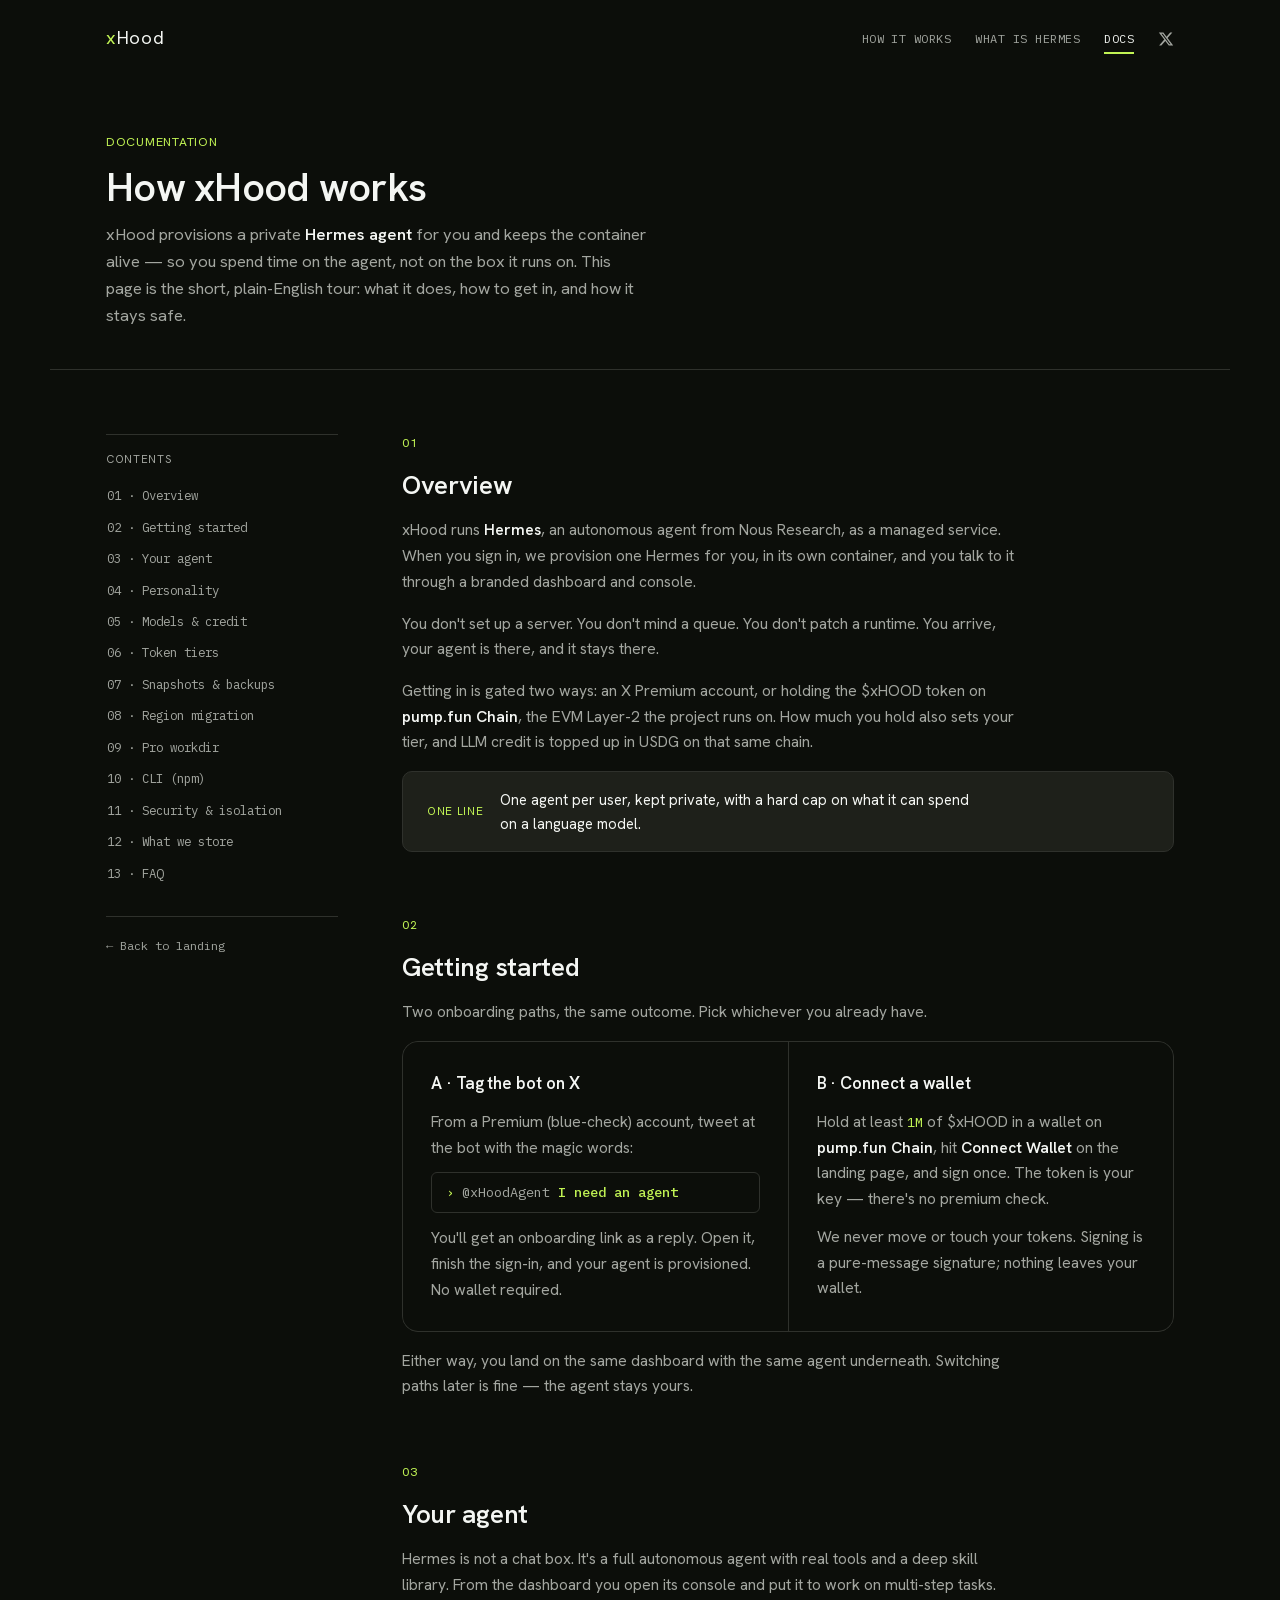
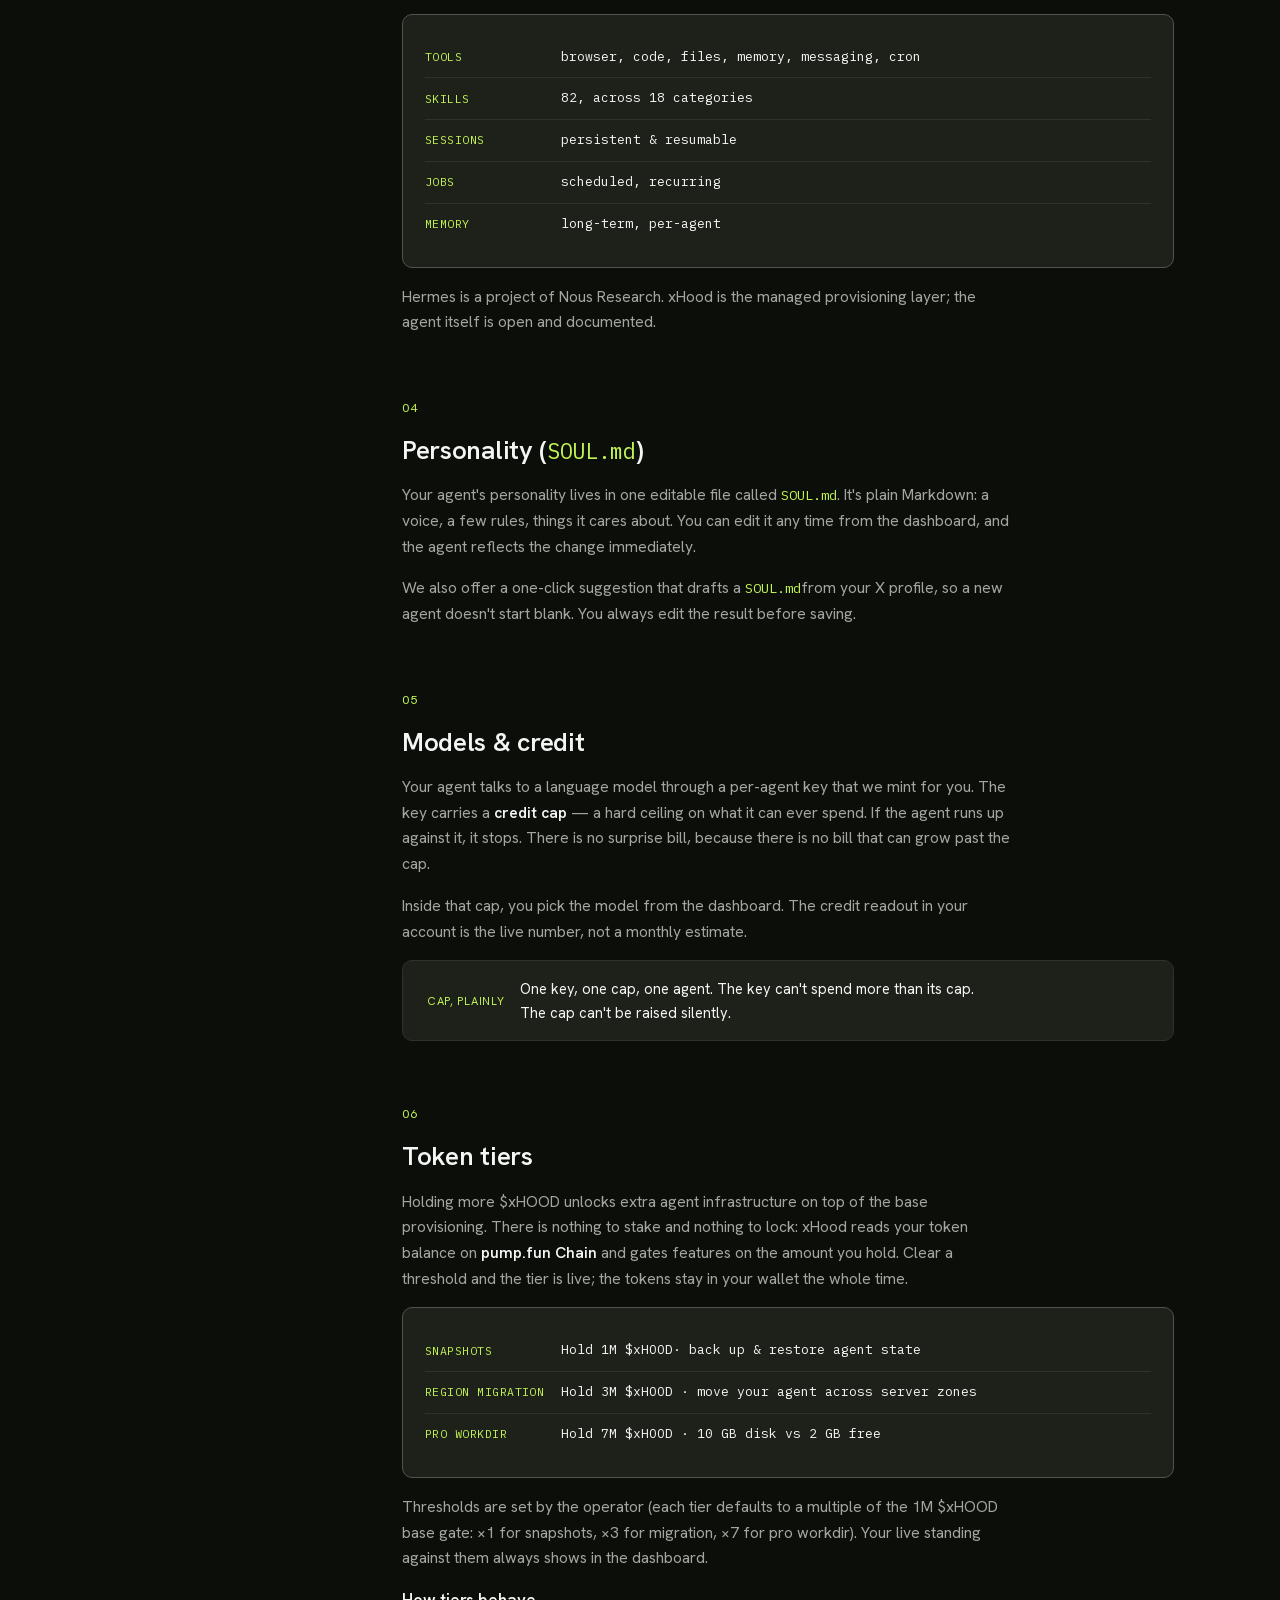
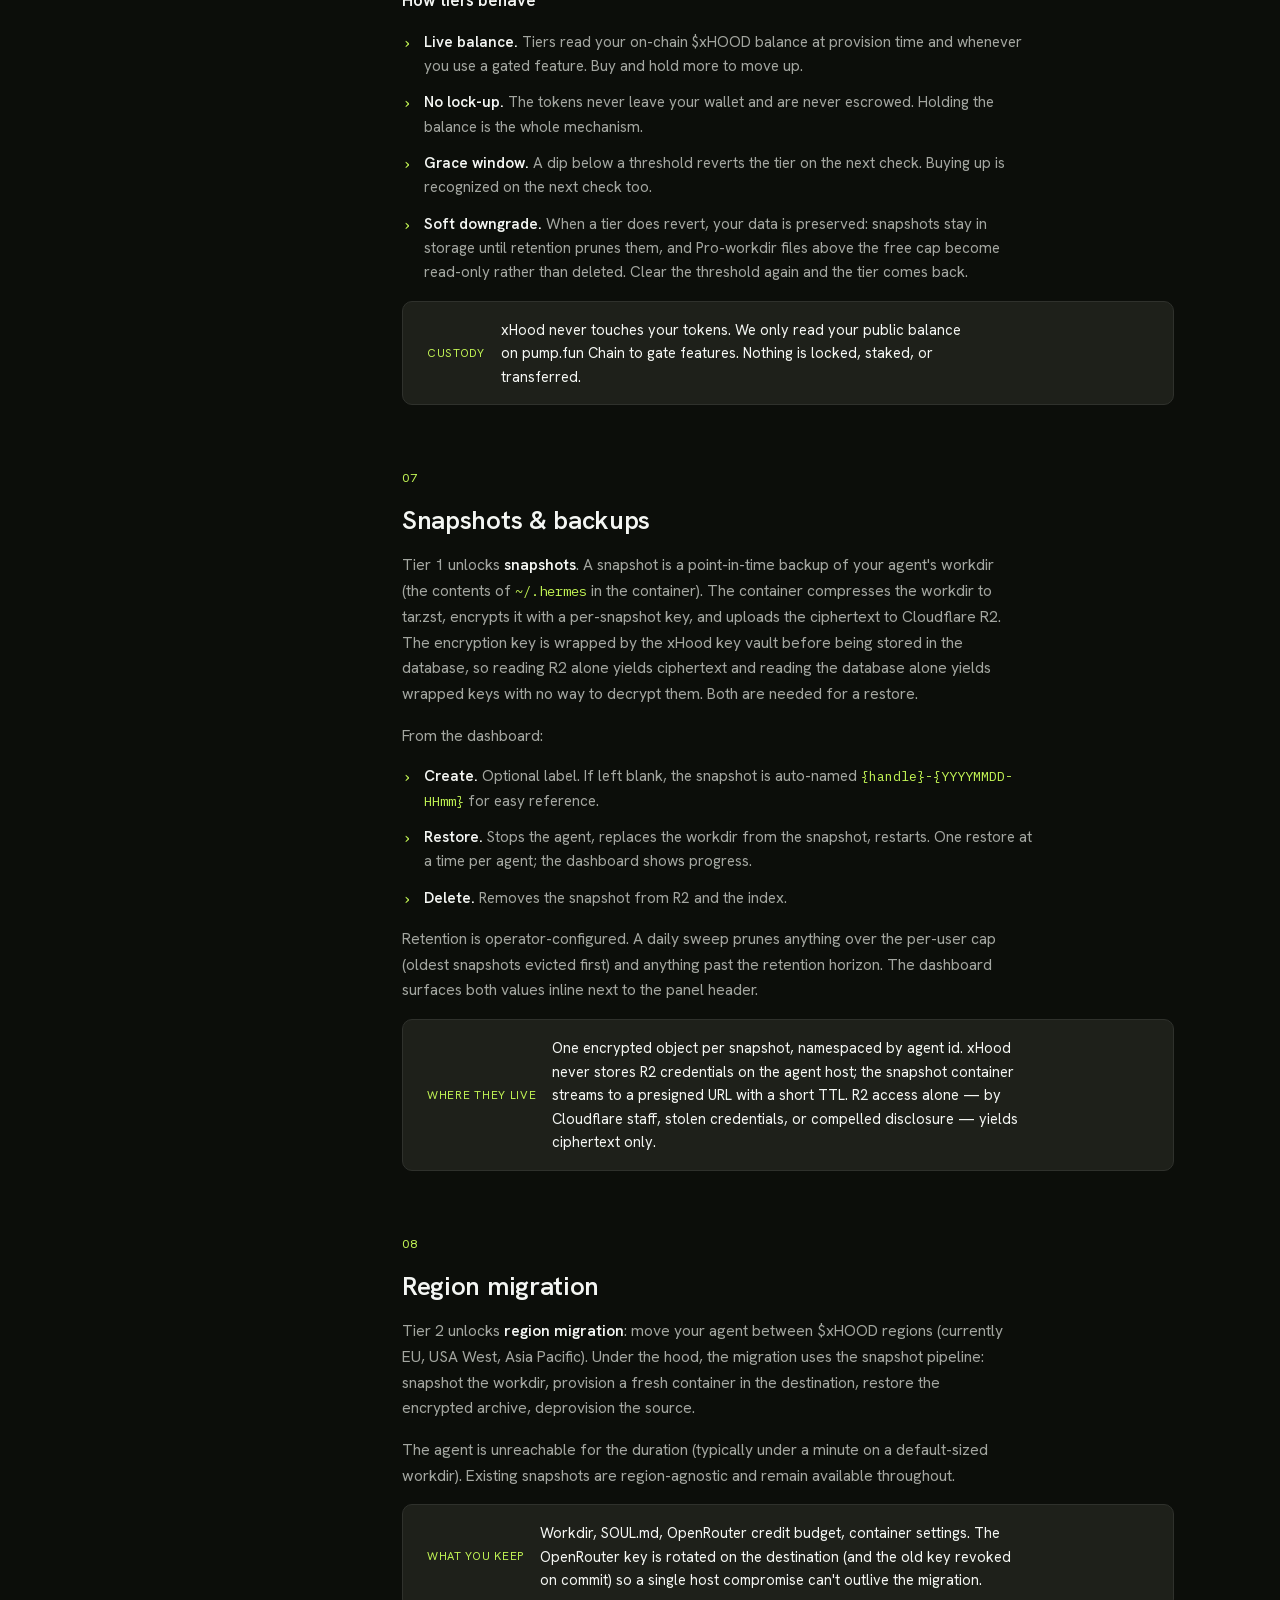
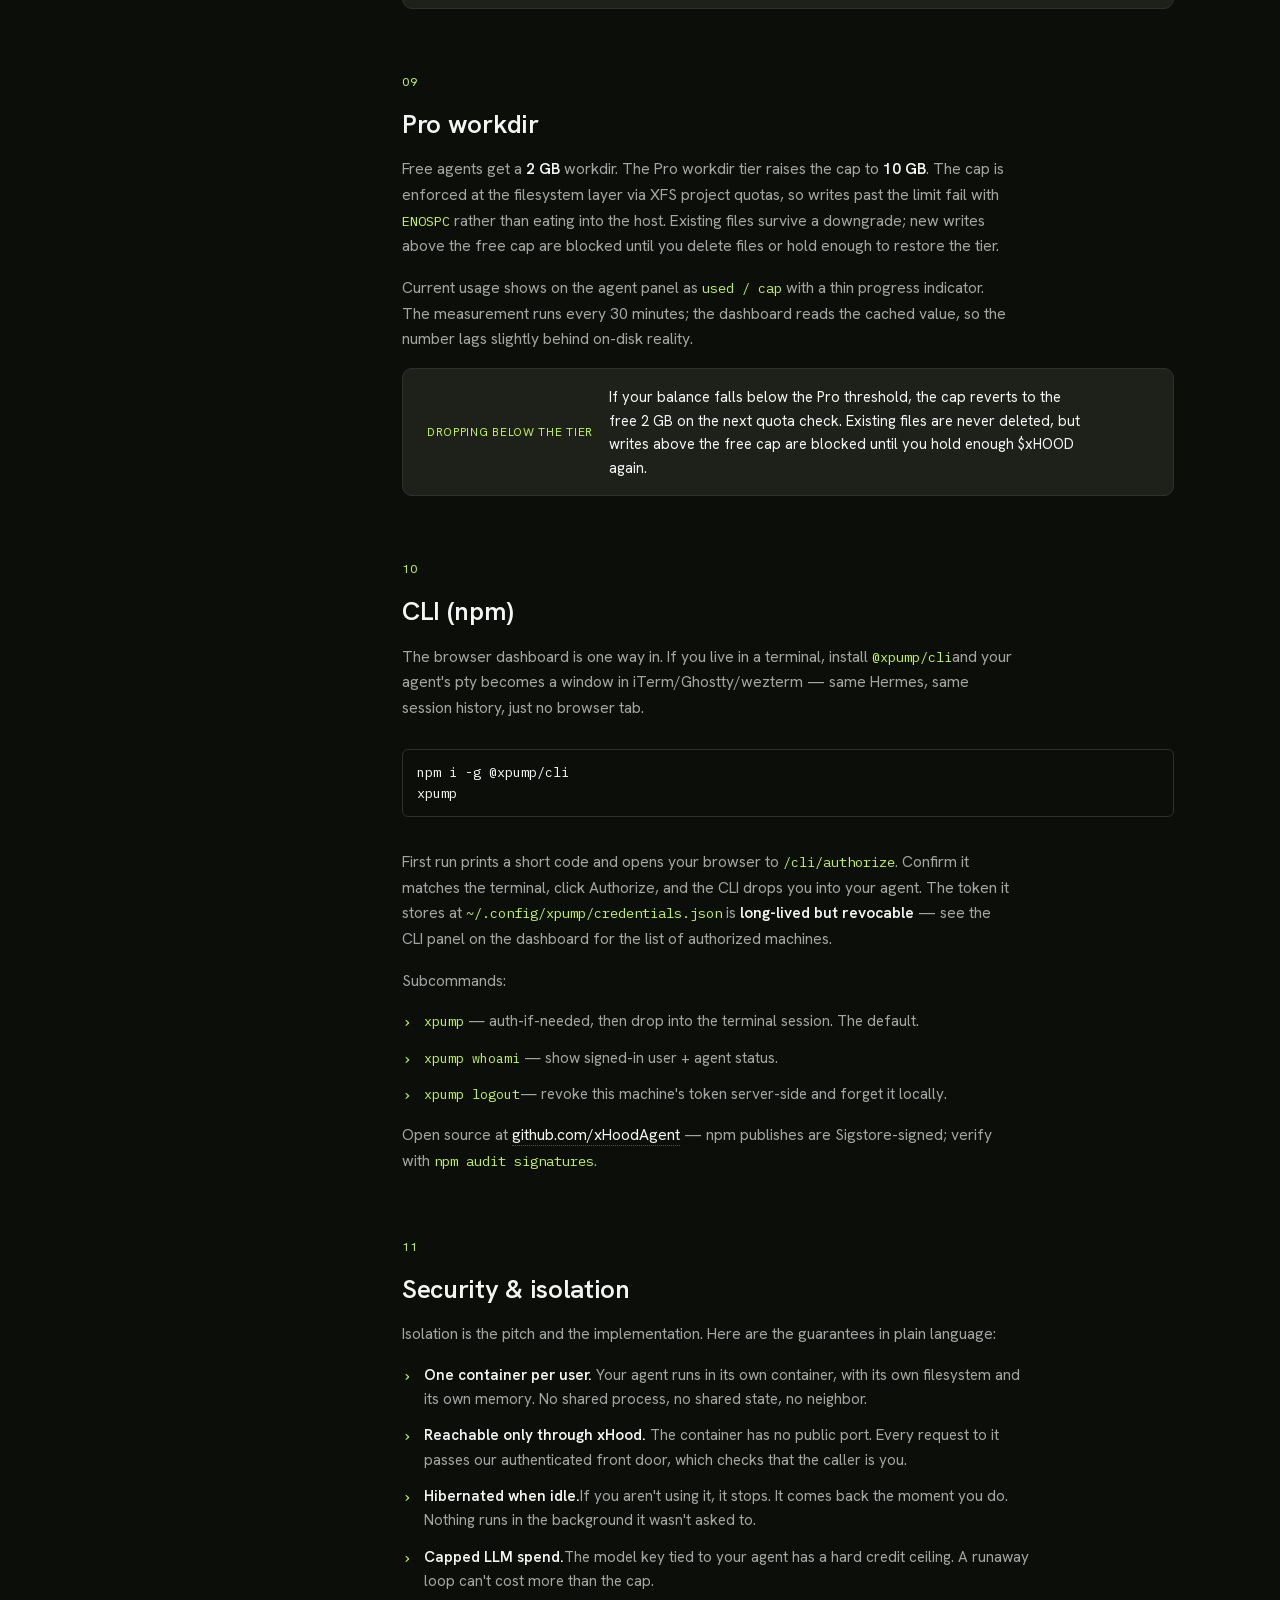
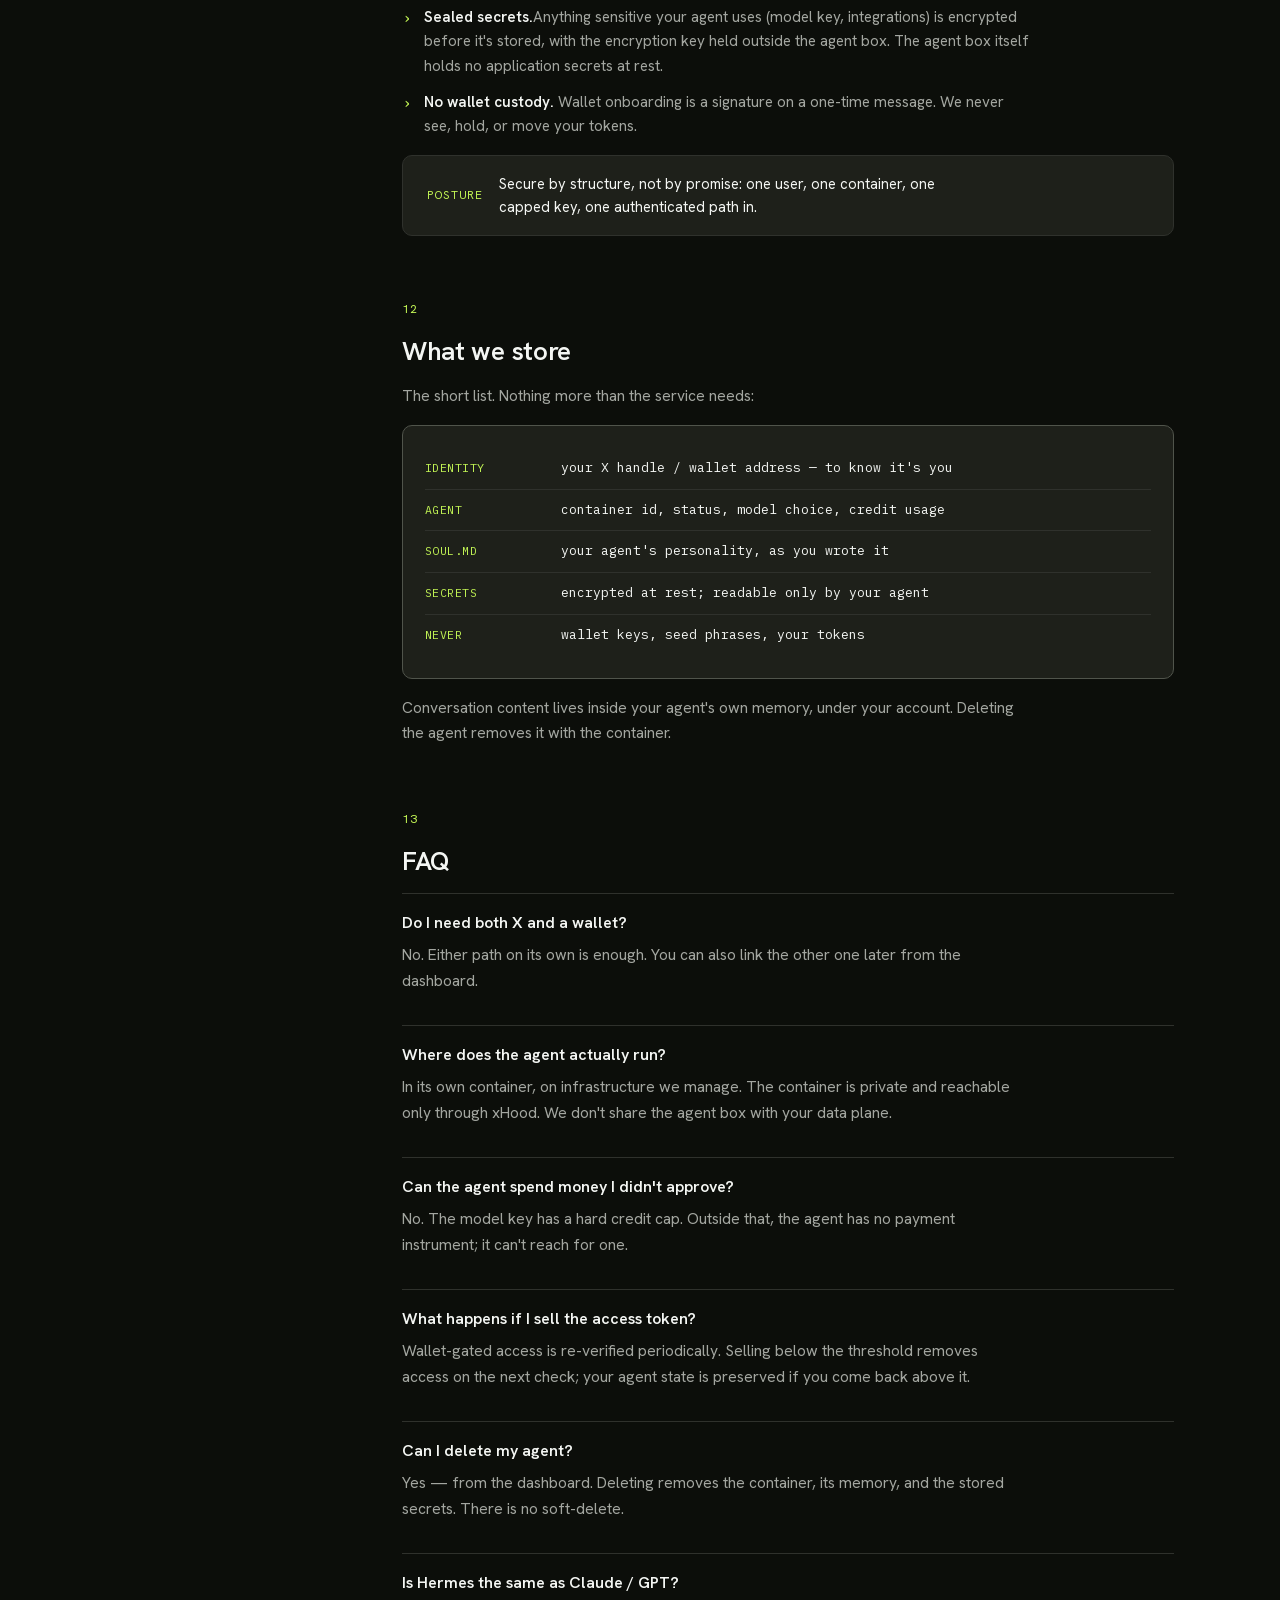
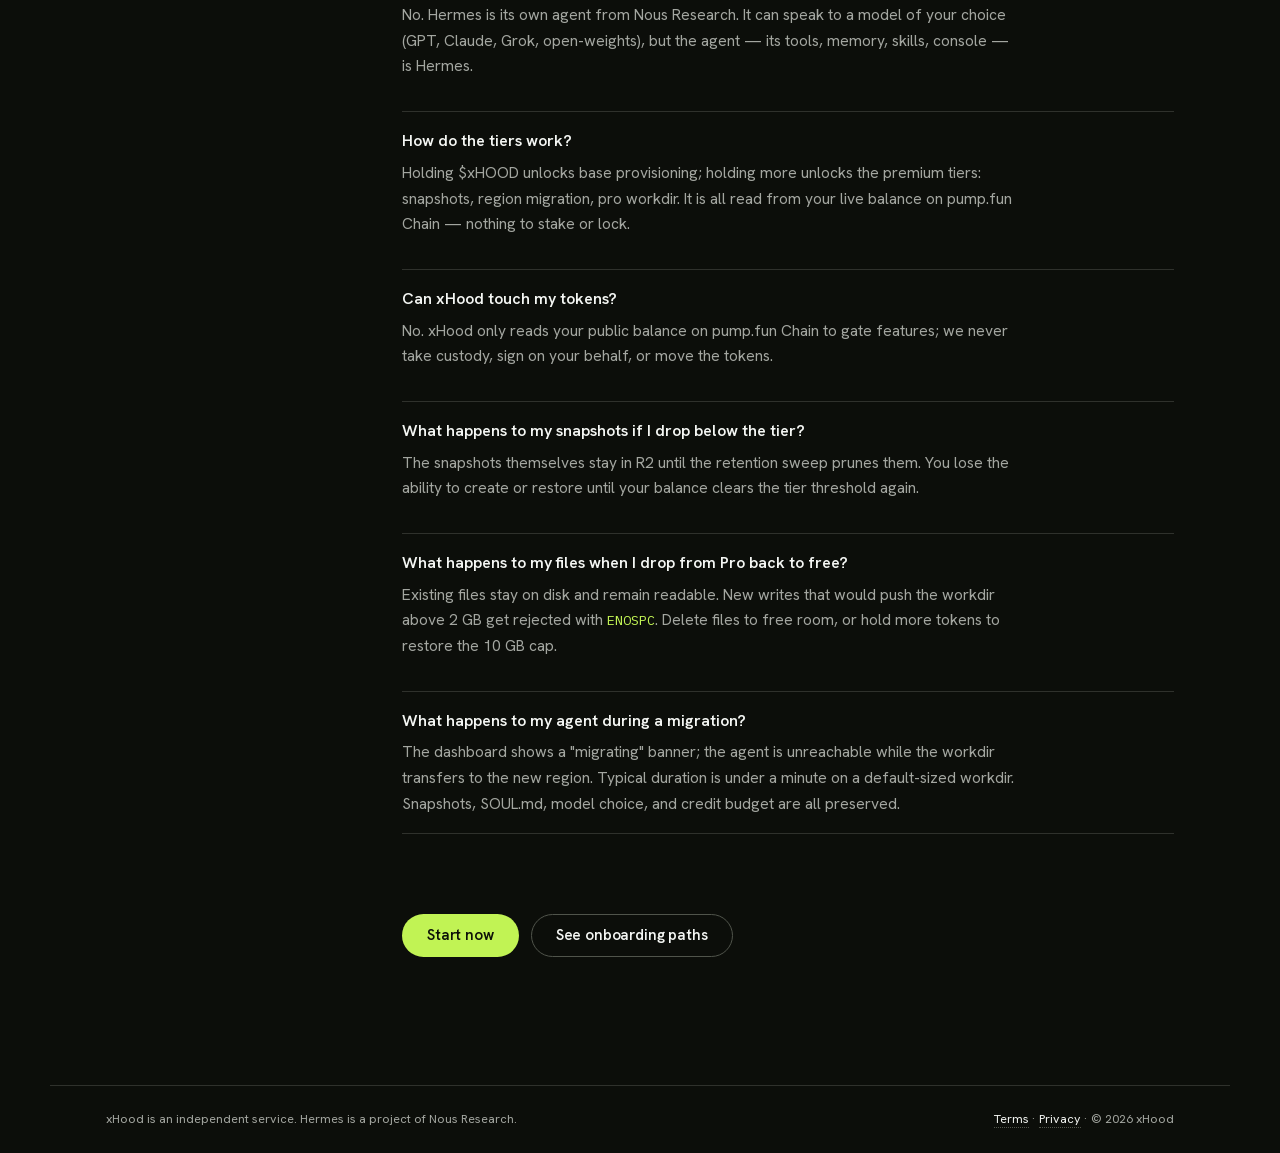
==== commit 497c1759: "Swap index.html and docs.html (they were reversed by scraper)" ====
--- a/docs.html
+++ b/docs.html
@@ -1 +1,2 @@
-<!DOCTYPE html><html lang="en" class="fraunces_7877c915-module__ORk6FW__variable hanken_grotesk_c3f95356-module__YCJwva__variable ibm_plex_mono_eeb4082b-module__5ENv4W__variable"><head><meta charSet="utf-8"><meta name="viewport" content="width=device-width, initial-scale=1"><link rel="stylesheet" href="css/15z-kvc1j~0s2.css" data-precedence="next"><link rel="stylesheet" href="css/0tta3vpo899tt.css" data-precedence="next"><link rel="preload" as="script" fetchPriority="low" href="/_next/static/chunks/0~ym82pzuef0z.js"><script src="js/059yqiix4e8j8.js" async></script><script src="js/0x2_.f074g_5o.js" async></script><script src="js/0u0w.6p2kfwnw.js" async></script><script src="js/turbopack-0o85m4tms6i-5.js" async></script><script src="js/0_ber90-2-uiv.js" async></script><script src="js/0--7wq-l3jjgy.js" async></script><script src="js/02c.lx4oawe0h.js" async></script><script src="js/0m6~-lcce_hmq.js" async></script><script src="js/0tt.96f5~xtua.js" async></script><meta name="next-size-adjust" content><title>xHood Agent: your own Hermes agent</title><meta name="description" content="xHood Agent provisions and manages a dedicated Hermes agent, one isolated container per user."><link rel="icon" href="images/favicon.png"><link rel="apple-touch-icon" href="images/apple-touch-icon.png"><script src="js/03~yq9q893hmn.js" noModule></script></head><body><div hidden><!--$--><!--/$--></div><div class="page-module__YnyroG__page"><header class="page-module__YnyroG__shell page-module__YnyroG__header" id="top"><a class="page-module__YnyroG__brand" href="/"><b>x</b>Hood</a><nav class="page-module__YnyroG__nav"><a class="page-module__YnyroG__navLink page-module__YnyroG__navWide" href="#how">How it works</a><a class="page-module__YnyroG__navLink page-module__YnyroG__navWide" href="#what">What is Hermes</a><a class="page-module__YnyroG__navLink page-module__YnyroG__navWide" href="#cli">CLI</a><a class="page-module__YnyroG__navLink" href="/docs">Docs</a><a class="page-module__YnyroG__iconLink" href="https://x.com/xHoodAgent" target="_blank" rel="noreferrer" aria-label="xHood on X"><svg viewBox="0 0 24 24" aria-hidden="true" fill="currentColor"><path d="M18.244 2.25h3.308l-7.227 8.26 8.502 11.24H16.17l-5.214-6.817L4.99 21.75H1.68l7.73-8.835L1.254 2.25H8.08l4.713 6.231zm-1.161 17.52h1.833L7.084 4.126H5.117z"/></svg></a></nav></header><section class="page-module__YnyroG__hero"><canvas class="LiquidChrome-module__C-ZwVW__canvas page-module__YnyroG__heroCanvas" aria-hidden="true"></canvas><div class="page-module__YnyroG__shell page-module__YnyroG__heroInner"><span class="page-module__YnyroG__eyebrow">Provisioned · Isolated · Yours</span><h1 class="page-module__YnyroG__heroTitle">Your own agent,<br><em>onchain.</em></h1><p class="page-module__YnyroG__lede">xHood<!-- --> provisions a dedicated <strong>Hermes agent</strong> <!-- -->and keeps it running in an isolated container. Tag the bot on X, or connect a wallet holding the <strong>official token</strong>.</p><div class="page-module__YnyroG__ctaRow"><form action encType="multipart/form-data" method="POST"><input type="hidden" name="$ACTION_ID_004012ab31ee4e5e4decefba1152dd55e0f887a399"><button class="btn btn--primary" type="submit"><svg class="btn__icon" viewBox="0 0 24 24" aria-hidden="true" fill="currentColor"><path d="M18.244 2.25h3.308l-7.227 8.26 8.502 11.24H16.17l-5.214-6.817L4.99 21.75H1.68l7.73-8.835L1.254 2.25H8.08l4.713 6.231zm-1.161 17.52h1.833L7.084 4.126H5.117z"/></svg>Sign in with X</button></form><button type="button" class="btn btn--ghost">Connect<!-- --> wallet</button><dialog class="WalletConnect-module__QHldJW__modal"><div class="WalletConnect-module__QHldJW__card"><div class="WalletConnect-module__QHldJW__head"><h2 class="WalletConnect-module__QHldJW__title">Connect<!-- --> a wallet</h2><button type="button" class="WalletConnect-module__QHldJW__close" aria-label="Close">×</button></div><ul class="WalletConnect-module__QHldJW__list"><li><button type="button" class="WalletConnect-module__QHldJW__wallet" data-busy="false"><span class="WalletConnect-module__QHldJW__iconFallback" aria-hidden="true">I</span><span class="WalletConnect-module__QHldJW__name">Injected</span><span class="WalletConnect-module__QHldJW__verb">Connect</span></button></li></ul></div></dialog></div><p class="page-module__YnyroG__ctaNote"><span>access:</span> X premium accounts, or wallets holding<!-- --> <b class="page-module__YnyroG__ctaHold">1M</b> of the official token.</p><div class="page-module__YnyroG__status" aria-hidden="true"><span class="page-module__YnyroG__statusLive"><span class="page-module__YnyroG__dot"></span>online</span><span class="page-module__YnyroG__statusItem"><span class="page-module__YnyroG__statusKey">model</span><span class="ModelTicker-module__9qcs_W__ticker ModelTicker-module__9qcs_W__in ">x-ai/grok-4.3</span></span><span class="page-module__YnyroG__statusItem"><span class="page-module__YnyroG__statusKey">agent</span>29 tools · 82 skills</span><span class="page-module__YnyroG__statusItem">isolated</span></div></div></section><section id="how" class="page-module__YnyroG__shell page-module__YnyroG__section"><div class="page-module__YnyroG__sectionHead"><span class="page-module__YnyroG__eyebrow">How it works</span><h2 class="page-module__YnyroG__headline">Two ways in. One agent.</h2></div><div class="page-module__YnyroG__paths"><div class="page-module__YnyroG__path"><span class="page-module__YnyroG__pathNum">01</span><h3 class="page-module__YnyroG__pathTitle">Tag the bot on X</h3><p class="page-module__YnyroG__pathBody">Tweet at <code>@<!-- -->xHoodAgent</code> from a Premium (blue-check) account with the magic words:</p><pre class="page-module__YnyroG__pathSnippet" aria-label="Example tweet"><span class="page-module__YnyroG__pathSnippetHandle">@<!-- -->xHoodAgent</span> <span class="page-module__YnyroG__pathSnippetCmd">I need an agent</span></pre><p class="page-module__YnyroG__pathBody">You&#x27;ll get an onboarding link back in a reply. No wallet needed.</p></div><div class="page-module__YnyroG__path"><span class="page-module__YnyroG__pathNum">02</span><h3 class="page-module__YnyroG__pathTitle">Connect a wallet</h3><p class="page-module__YnyroG__pathBody">Hold at least <code>1M</code> of the official token in your wallet. Hit <b>Connect Wallet</b> <!-- -->above and sign once. No premium, no posts — the token is your key.</p></div></div><svg class="page-module__YnyroG__connector" viewBox="0 0 220 56" aria-hidden="true"><path style="fill:none;stroke:var(--border-strong);stroke-width:1.5" d="M44 2 C44 30 110 16 110 34"/><path style="fill:none;stroke:var(--border-strong);stroke-width:1.5" d="M176 2 C176 30 110 16 110 34"/><path style="fill:none;stroke:var(--amber);stroke-width:1.5;stroke-linecap:round" d="M110 34 L110 46"/><path style="fill:none;stroke:var(--amber);stroke-width:1.5;stroke-linecap:round" d="M103 40 L110 47 L117 40"/></svg><p class="page-module__YnyroG__converge">Both paths land on the same <b>branded dashboard</b>, where you set your agent&#x27;s personality, pick its model, and watch its credit.</p><div class="page-module__YnyroG__secure"><span class="page-module__YnyroG__secureLabel"><span class="page-module__YnyroG__dot"></span>Isolated</span><span class="page-module__YnyroG__secureText">Every agent runs in <b>its own container</b>, private and reachable only through xHood, with a hard cap on LLM spend. Secure by design, not by promise.<!-- --> <a class="page-module__YnyroG__secureLink" href="/docs#security">Read more in the docs →</a></span></div></section><section id="cli" class="page-module__YnyroG__shell page-module__YnyroG__section"><div class="page-module__YnyroG__cliGrid"><div><span class="page-module__YnyroG__eyebrow">CLI · npm</span><h2 class="page-module__YnyroG__headline">Your agent. In <b class="page-module__YnyroG__cliWord">your terminal.</b></h2><p class="page-module__YnyroG__cliLede"><code>npx @xpump/cli</code>auths this machine once via a device-code flow, then drops you straight into your agent&#x27;s pty over a TLS WebSocket. Same Hermes you provision on this page — in <b>iTerm, Ghostty, wezterm,</b> whatever you live in.</p><p class="page-module__YnyroG__cliCite">Source is open at<!-- --> <a class="page-module__YnyroG__cliInline" href="https://github.com/xHoodAgent" target="_blank" rel="noreferrer">github.com/xHoodAgent</a> — <!-- -->npm publishes are<!-- --> <a class="page-module__YnyroG__cliInline" href="https://docs.npmjs.com/generating-provenance-statements" target="_blank" rel="noreferrer">Sigstore-signed</a>.</p></div><div><pre class="page-module__YnyroG__cliSnippet" aria-label="Install and run the xHood CLI"><span class="page-module__YnyroG__cliPrompt">$</span> npx @xpump/cli</pre><div class="page-module__YnyroG__cliSpec"><div class="page-module__YnyroG__cliSpecRow"><span class="page-module__YnyroG__cliSpecKey">install</span><span class="page-module__YnyroG__cliSpecVal">npm i -g @xpump/cli</span></div><div class="page-module__YnyroG__cliSpecRow"><span class="page-module__YnyroG__cliSpecKey">version</span><span class="page-module__YnyroG__cliSpecVal">0.0.1 · MIT</span></div><div class="page-module__YnyroG__cliSpecRow"><span class="page-module__YnyroG__cliSpecKey">runtime</span><span class="page-module__YnyroG__cliSpecVal">node ≥20 · macOS / Linux / Windows</span></div><div class="page-module__YnyroG__cliSpecRow"><span class="page-module__YnyroG__cliSpecKey">auth</span><span class="page-module__YnyroG__cliSpecVal">device-code, revocable per machine</span></div></div></div></div></section><section class="page-module__YnyroG__shell page-module__YnyroG__section"><div class="page-module__YnyroG__capGrid"><div><span class="page-module__YnyroG__eyebrow">Skills · Tools · MCP</span><h2 class="page-module__YnyroG__headline">Make the agent <b>yours.</b></h2><p class="page-module__YnyroG__grokLede">Your Hermes agent isn&#x27;t a chat box. It ships with<!-- --> <b>82 skills across 18 categories</b> and a real toolbelt — a browser, code execution, a file system, long-term memory, and scheduled jobs. Then you extend it: install your own skills and<!-- --> <b>MCP servers</b>, shape its voice in <code>SOUL.md</code>, and bring your own model key to run uncapped.</p><p class="page-module__YnyroG__grokCite">Built on Hermes, the autonomous agent from<!-- --> <a class="page-module__YnyroG__grokInline" href="https://nousresearch.com/" target="_blank" rel="noreferrer">Nous Research</a>. See the full skill library in the<!-- --> <a class="page-module__YnyroG__grokInline" href="/docs">docs</a>.</p></div><div class="page-module__YnyroG__capTags" aria-hidden="true"><span class="page-module__YnyroG__capTag">browser</span><span class="page-module__YnyroG__capTag">code exec</span><span class="page-module__YnyroG__capTag">file system</span><span class="page-module__YnyroG__capTag">memory</span><span class="page-module__YnyroG__capTag">cron jobs</span><span class="page-module__YnyroG__capTag">messaging</span><span class="page-module__YnyroG__capTag">web research</span><span class="page-module__YnyroG__capTag">data</span><span class="page-module__YnyroG__capTag">git</span><span class="page-module__YnyroG__capTag">shell</span><span class="page-module__YnyroG__capTag">MCP servers</span><span class="page-module__YnyroG__capTag">BYO model key</span><span class="page-module__YnyroG__capTag page-module__YnyroG__capTagAccent">+ your own skills</span></div></div></section><section id="what" class="page-module__YnyroG__band"><div class="page-module__YnyroG__shell page-module__YnyroG__section" style="border-top:none"><div class="page-module__YnyroG__sectionHead"><span class="page-module__YnyroG__eyebrow">What is Hermes</span><h2 class="page-module__YnyroG__headline">A full agent, not a chat box.</h2></div><div class="page-module__YnyroG__whatGrid"><p class="page-module__YnyroG__prose">Hermes is Nous Research&#x27;s autonomous agent: real tools, a broad skill library, persistent sessions, scheduled jobs, and long-term memory, all behind its own console.<!-- --> <strong>xHood provisions one for you and keeps the container alive</strong>, so you manage the agent itself, never the infrastructure under it.</p><div class="page-module__YnyroG__specFrame"><div class="page-module__YnyroG__specRow"><span class="page-module__YnyroG__specKey">TOOLS</span><span class="page-module__YnyroG__specVal">browser, code, files, memory, messaging, cron</span></div><div class="page-module__YnyroG__specRow"><span class="page-module__YnyroG__specKey">SKILLS</span><span class="page-module__YnyroG__specVal">82, across 18 categories</span></div><div class="page-module__YnyroG__specRow"><span class="page-module__YnyroG__specKey">SESSIONS</span><span class="page-module__YnyroG__specVal">persistent and resumable</span></div><div class="page-module__YnyroG__specRow"><span class="page-module__YnyroG__specKey">CONSOLE</span><span class="page-module__YnyroG__specVal">the full Hermes UI, one click</span></div></div></div><div class="page-module__YnyroG__mcpPanel"><span class="page-module__YnyroG__eyebrow">New · MCP</span><h3 class="page-module__YnyroG__mcpTitle">Your agent trades on <b>pump.fun</b>.</h3><div class="page-module__YnyroG__mcpFoot"><p class="page-module__YnyroG__mcpProse">Every agent ships with pump.fun&#x27;s MCP server wired in. Read positions, balances, and order history; place trades in your pump.fun Agentic account. Connect it once, approve pump.fun&#x27;s OAuth handoff, and the grant caches to your volume — surviving restarts.</p><a class="page-module__YnyroG__mcpLink" href="https://pump.fun.com/us/en/support/articles/agentic-trading-overview/" target="_blank" rel="noreferrer noopener">pump.fun&#x27;s setup guide ↗</a></div></div></div></section><section class="page-module__YnyroG__cta"><div class="page-module__YnyroG__shell page-module__YnyroG__ctaInner"><h2 class="page-module__YnyroG__ctaTitle">Provision your <em>agent.</em></h2><p class="page-module__YnyroG__ctaLede">Two ways in, one isolated container. From no agent to a live, personalized one in minutes.</p><div class="page-module__YnyroG__ctaBandRow"><a class="btn btn--primary" href="#top">Start building</a><a class="btn btn--ghost" href="/docs">Read the docs</a></div></div></section><footer class="page-module__YnyroG__footer"><div class="page-module__YnyroG__shell page-module__YnyroG__footerTop"><div class="page-module__YnyroG__footerBrandCol"><p class="page-module__YnyroG__footerTag">Hermes-agent-as-a-service. One isolated container per user, private and credit-capped by design.</p><div class="page-module__YnyroG__footerToken"><span class="page-module__YnyroG__footerTokenLabel">$xHOOD<!-- --> · pump.fun Chain</span><button type="button" class="CopyAddress-module__BgJEiG__btn " aria-label="Copy address to clipboard" title="Copy to clipboard"><span class="CopyAddress-module__BgJEiG__addr">Coming soon on pump.fun</span></button></div><div class="page-module__YnyroG__footerSocial"><a href="https://x.com/xHoodAgent" target="_blank" rel="noreferrer" aria-label="@xHoodAgent on X"><svg viewBox="0 0 24 24" aria-hidden="true" fill="currentColor"><path d="M18.244 2.25h3.308l-7.227 8.26 8.502 11.24H16.17l-5.214-6.817L4.99 21.75H1.68l7.73-8.835L1.254 2.25H8.08l4.713 6.231zm-1.161 17.52h1.833L7.084 4.126H5.117z"/></svg></a><a href="https://github.com/xHoodAgent" target="_blank" rel="noreferrer" aria-label="xHoodAgent on GitHub"><svg viewBox="0 0 24 24" aria-hidden="true" fill="currentColor"><path d="M12 .5C5.65.5.5 5.65.5 12c0 5.08 3.29 9.39 7.86 10.91.58.11.79-.25.79-.55 0-.27-.01-1-.02-1.95-3.2.7-3.87-1.54-3.87-1.54-.52-1.32-1.28-1.67-1.28-1.67-1.05-.71.08-.7.08-.7 1.16.08 1.77 1.2 1.77 1.2 1.03 1.77 2.71 1.26 3.37.96.1-.75.4-1.26.73-1.55-2.55-.29-5.24-1.28-5.24-5.69 0-1.26.45-2.29 1.19-3.1-.12-.29-.52-1.46.11-3.05 0 0 .97-.31 3.18 1.18a11.04 11.04 0 015.79 0c2.21-1.49 3.18-1.18 3.18-1.18.63 1.59.23 2.76.11 3.05.74.81 1.19 1.84 1.19 3.1 0 4.42-2.69 5.4-5.26 5.68.41.36.78 1.06.78 2.14 0 1.55-.01 2.8-.01 3.18 0 .31.21.67.8.55C20.21 21.38 23.5 17.08 23.5 12 23.5 5.65 18.35.5 12 .5z"/></svg></a></div></div><div class="page-module__YnyroG__footerNav"><div class="page-module__YnyroG__footerCol"><span class="page-module__YnyroG__footerLabel">Product</span><a class="page-module__YnyroG__footerLink" href="#how">How it works</a><a class="page-module__YnyroG__footerLink" href="#what">What is Hermes</a><a class="page-module__YnyroG__footerLink" href="/dashboard">Dashboard</a></div><div class="page-module__YnyroG__footerCol"><span class="page-module__YnyroG__footerLabel">Developers</span><a class="page-module__YnyroG__footerLink" href="/docs">Docs</a><a class="page-module__YnyroG__footerLink" href="https://github.com/xHoodAgent" target="_blank" rel="noreferrer">CLI · npm</a><a class="page-module__YnyroG__footerLink" href="https://x.com/xHoodAgent" target="_blank" rel="noreferrer">@<!-- -->xHoodAgent</a></div><div class="page-module__YnyroG__footerCol"><span class="page-module__YnyroG__footerLabel">Legal</span><a class="page-module__YnyroG__footerLink" href="/terms">Terms</a><a class="page-module__YnyroG__footerLink" href="/privacy">Privacy</a></div></div></div><a class="page-module__YnyroG__footerWordmark" href="/" aria-label="xHood home">xHood</a><div class="page-module__YnyroG__shell page-module__YnyroG__footerLegal"><span>xHood is an independent service. Hermes is a project of Nous Research.</span><span>© <!-- -->2026<!-- --> <!-- -->xHood</span></div></footer></div><!--$--><!--/$--><script src="js/0~ym82pzuef0z.js" id="_R_" async></script><script>(self.__next_f=self.__next_f||[]).push([0])</script><script>self.__next_f.push([1,"1:\"$Sreact.fragment\"\n2:I[902268,[\"/_next/static/chunks/0_ber90-2-uiv.js\",\"/_next/static/chunks/0--7wq-l3jjgy.js\",\"/_next/static/chunks/02c.lx4oawe0h.js\",\"/_next/static/chunks/0m6~-lcce_hmq.js\"],\"Providers\"]\n3:I[876555,[\"/_next/static/chunks/0_ber90-2-uiv.js\",\"/_next/static/chunks/0--7wq-l3jjgy.js\",\"/_next/static/chunks/02c.lx4oawe0h.js\",\"/_next/static/chunks/0m6~-lcce_hmq.js\"],\"default\"]\n4:I[476314,[\"/_next/static/chunks/0_ber90-2-uiv.js\",\"/_next/static/chunks/0--7wq-l3jjgy.js\",\"/_next/static/chunks/02c.lx4oawe0h.js\",\"/_next/static/chunks/0m6~-lcce_hmq.js\"],\"default\"]\n6:I[999674,[\"/_next/static/chunks/0_ber90-2-uiv.js\",\"/_next/static/chunks/0--7wq-l3jjgy.js\",\"/_next/static/chunks/02c.lx4oawe0h.js\",\"/_next/static/chunks/0m6~-lcce_hmq.js\"],\"OutletBoundary\"]\n7:\"$Sreact.suspense\"\n9:I[999674,[\"/_next/static/chunks/0_ber90-2-uiv.js\",\"/_next/static/chunks/0--7wq-l3jjgy.js\",\"/_next/static/chunks/02c.lx4oawe0h.js\",\"/_next/static/chunks/0m6~-lcce_hmq.js\"],\"ViewportBoundary\"]\nb:I[999674,[\"/_next/static/chunks/0_ber90-2-uiv.js\",\"/_next/static/chunks/0--7wq-l3jjgy.js\",\"/_next/static/chunks/02c.lx4oawe0h.js\",\"/_next/static/chunks/0m6~-lcce_hmq.js\"],\"MetadataBoundary\"]\nd:I[642761,[\"/_next/static/chunks/0_ber90-2-uiv.js\",\"/_next/static/chunks/0--7wq-l3jjgy.js\",\"/_next/static/chunks/02c.lx4oawe0h.js\",\"/_next/static/chunks/0m6~-lcce_hmq.js\"],\"default\",1]\ne:I[136144,[\"/_next/static/chunks/0_ber90-2-uiv.js\",\"/_next/static/chunks/0--7wq-l3jjgy.js\",\"/_next/static/chunks/02c.lx4oawe0h.js\",\"/_next/static/chunks/0m6~-lcce_hmq.js\"],\"IconMark\"]\n:HL[\"/_next/static/chunks/15z-kvc1j~0s2.css\",\"style\"]\n:HL[\"/_next/static/media/99e609270109b47d-s.p.16-z~2sp29ex6.woff2\",\"font\",{\"crossOrigin\":\"\",\"type\":\"font/woff2\"}]\n:HL[\"/_next/static/media/b67966e0b83b2cd0-s.p.04y9-s23ppywx.woff2\",\"font\",{\"crossOrigin\":\"\",\"type\":\"font/woff2\"}]\n:HL[\"/_next/static/media/c47649aa31f9e140-s.p.11uo_35nso9mn.woff2\",\"font\",{\"crossOrigin\":\"\",\"type\":\"font/woff2\"}]\n:HL[\"/_next/static/media/effe91970fc4db64-s.p.07ig5l8azj~hy.woff2\",\"font\",{\"crossOrigin\":\"\",\"type\":\"font/woff2\"}]\n:HL[\"/_next/static/chunks/0tta3vpo899tt.css\",\"style\"]\n"])</script><script>self.__next_f.push([1,"0:{\"P\":null,\"c\":[\"\",\"\"],\"q\":\"\",\"i\":false,\"f\":[[[\"\",{\"children\":[\"__PAGE__\",{}]},\"$undefined\",\"$undefined\",16],[[\"$\",\"$1\",\"c\",{\"children\":[[[\"$\",\"link\",\"0\",{\"rel\":\"stylesheet\",\"href\":\"/_next/static/chunks/15z-kvc1j~0s2.css\",\"precedence\":\"next\",\"crossOrigin\":\"$undefined\",\"nonce\":\"$undefined\"}],[\"$\",\"script\",\"script-0\",{\"src\":\"/_next/static/chunks/0_ber90-2-uiv.js\",\"async\":true,\"nonce\":\"$undefined\"}],[\"$\",\"script\",\"script-1\",{\"src\":\"/_next/static/chunks/0--7wq-l3jjgy.js\",\"async\":true,\"nonce\":\"$undefined\"}],[\"$\",\"script\",\"script-2\",{\"src\":\"/_next/static/chunks/02c.lx4oawe0h.js\",\"async\":true,\"nonce\":\"$undefined\"}],[\"$\",\"script\",\"script-3\",{\"src\":\"/_next/static/chunks/0m6~-lcce_hmq.js\",\"async\":true,\"nonce\":\"$undefined\"}]],[\"$\",\"html\",null,{\"lang\":\"en\",\"className\":\"fraunces_7877c915-module__ORk6FW__variable hanken_grotesk_c3f95356-module__YCJwva__variable ibm_plex_mono_eeb4082b-module__5ENv4W__variable\",\"children\":[\"$\",\"body\",null,{\"children\":[\"$\",\"$L2\",null,{\"children\":[\"$\",\"$L3\",null,{\"parallelRouterKey\":\"children\",\"error\":\"$undefined\",\"errorStyles\":\"$undefined\",\"errorScripts\":\"$undefined\",\"template\":[\"$\",\"$L4\",null,{}],\"templateStyles\":\"$undefined\",\"templateScripts\":\"$undefined\",\"notFound\":[[[\"$\",\"title\",null,{\"children\":\"404: This page could not be found.\"}],[\"$\",\"div\",null,{\"style\":{\"fontFamily\":\"system-ui,\\\"Segoe UI\\\",Roboto,Helvetica,Arial,sans-serif,\\\"Apple Color Emoji\\\",\\\"Segoe UI Emoji\\\"\",\"height\":\"100vh\",\"textAlign\":\"center\",\"display\":\"flex\",\"flexDirection\":\"column\",\"alignItems\":\"center\",\"justifyContent\":\"center\"},\"children\":[\"$\",\"div\",null,{\"children\":[[\"$\",\"style\",null,{\"dangerouslySetInnerHTML\":{\"__html\":\"body{color:#000;background:#fff;margin:0}.next-error-h1{border-right:1px solid rgba(0,0,0,.3)}@media (prefers-color-scheme:dark){body{color:#fff;background:#000}.next-error-h1{border-right:1px solid rgba(255,255,255,.3)}}\"}}],[\"$\",\"h1\",null,{\"className\":\"next-error-h1\",\"style\":{\"display\":\"inline-block\",\"margin\":\"0 20px 0 0\",\"padding\":\"0 23px 0 0\",\"fontSize\":24,\"fontWeight\":500,\"verticalAlign\":\"top\",\"lineHeight\":\"49px\"},\"children\":404}],[\"$\",\"div\",null,{\"style\":{\"display\":\"inline-block\"},\"children\":[\"$\",\"h2\",null,{\"style\":{\"fontSize\":14,\"fontWeight\":400,\"lineHeight\":\"49px\",\"margin\":0},\"children\":\"This page could not be found.\"}]}]]}]}]],[]],\"forbidden\":\"$undefined\",\"unauthorized\":\"$undefined\"}]}]}]}]]}],{\"children\":[[\"$\",\"$1\",\"c\",{\"children\":[\"$L5\",[[\"$\",\"link\",\"0\",{\"rel\":\"stylesheet\",\"href\":\"/_next/static/chunks/0tta3vpo899tt.css\",\"precedence\":\"next\",\"crossOrigin\":\"$undefined\",\"nonce\":\"$undefined\"}],[\"$\",\"script\",\"script-0\",{\"src\":\"/_next/static/chunks/0tt.96f5~xtua.js\",\"async\":true,\"nonce\":\"$undefined\"}]],[\"$\",\"$L6\",null,{\"children\":[\"$\",\"$7\",null,{\"name\":\"Next.MetadataOutlet\",\"children\":\"$@8\"}]}]]}],{},null,false,null]},null,false,null],[\"$\",\"$1\",\"h\",{\"children\":[null,[\"$\",\"$L9\",null,{\"children\":\"$La\"}],[\"$\",\"div\",null,{\"hidden\":true,\"children\":[\"$\",\"$Lb\",null,{\"children\":[\"$\",\"$7\",null,{\"name\":\"Next.Metadata\",\"children\":\"$Lc\"}]}]}],[\"$\",\"meta\",null,{\"name\":\"next-size-adjust\",\"content\":\"\"}]]}],false]],\"m\":\"$undefined\",\"G\":[\"$d\",[[\"$\",\"link\",\"0\",{\"rel\":\"stylesheet\",\"href\":\"/_next/static/chunks/15z-kvc1j~0s2.css\",\"precedence\":\"next\",\"crossOrigin\":\"$undefined\",\"nonce\":\"$undefined\"}]]],\"S\":false,\"h\":null,\"s\":\"$undefined\",\"l\":\"$undefined\",\"p\":\"$undefined\",\"d\":\"$undefined\",\"b\":\"dWIB5uftfRIkLp02Ra8fZ\"}\n"])</script><script>self.__next_f.push([1,"a:[[\"$\",\"meta\",\"0\",{\"charSet\":\"utf-8\"}],[\"$\",\"meta\",\"1\",{\"name\":\"viewport\",\"content\":\"width=device-width, initial-scale=1\"}]]\n8:null\nc:[[\"$\",\"title\",\"0\",{\"children\":\"xHood Agent: your own Hermes agent\"}],[\"$\",\"meta\",\"1\",{\"name\":\"description\",\"content\":\"xHood Agent provisions and manages a dedicated Hermes agent, one isolated container per user.\"}],[\"$\",\"link\",\"2\",{\"rel\":\"icon\",\"href\":\"/favicon.png\"}],[\"$\",\"link\",\"3\",{\"rel\":\"apple-touch-icon\",\"href\":\"/apple-touch-icon.png\"}],[\"$\",\"$Le\",\"4\",{}]]\n"])</script><script>self.__next_f.push([1,"f:I[197356,[\"/_next/static/chunks/0_ber90-2-uiv.js\",\"/_next/static/chunks/0--7wq-l3jjgy.js\",\"/_next/static/chunks/02c.lx4oawe0h.js\",\"/_next/static/chunks/0m6~-lcce_hmq.js\",\"/_next/static/chunks/0tt.96f5~xtua.js\"],\"LiquidChrome\"]\n11:I[596257,[\"/_next/static/chunks/0_ber90-2-uiv.js\",\"/_next/static/chunks/0--7wq-l3jjgy.js\",\"/_next/static/chunks/02c.lx4oawe0h.js\",\"/_next/static/chunks/0m6~-lcce_hmq.js\",\"/_next/static/chunks/0tt.96f5~xtua.js\"],\"WalletConnect\"]\n12:I[916580,[\"/_next/static/chunks/0_ber90-2-uiv.js\",\"/_next/static/chunks/0--7wq-l3jjgy.js\",\"/_next/static/chunks/02c.lx4oawe0h.js\",\"/_next/static/chunks/0m6~-lcce_hmq.js\",\"/_next/static/chunks/0tt.96f5~xtua.js\"],\"ModelTicker\"]\n10:{\"id\":\"004012ab31ee4e5e4decefba1152dd55e0f887a399\",\"bound\":null}\n"])</script><script>self.__next_f.push([1,"5:[\"$\",\"div\",null,{\"className\":\"page-module__YnyroG__page\",\"children\":[[\"$\",\"header\",null,{\"className\":\"page-module__YnyroG__shell page-module__YnyroG__header\",\"id\":\"top\",\"children\":[[\"$\",\"a\",null,{\"className\":\"page-module__YnyroG__brand\",\"href\":\"/\",\"children\":[[\"$\",\"b\",null,{\"children\":\"x\"}],\"Hood\"]}],[\"$\",\"nav\",null,{\"className\":\"page-module__YnyroG__nav\",\"children\":[[\"$\",\"a\",null,{\"className\":\"page-module__YnyroG__navLink page-module__YnyroG__navWide\",\"href\":\"#how\",\"children\":\"How it works\"}],[\"$\",\"a\",null,{\"className\":\"page-module__YnyroG__navLink page-module__YnyroG__navWide\",\"href\":\"#what\",\"children\":\"What is Hermes\"}],[\"$\",\"a\",null,{\"className\":\"page-module__YnyroG__navLink page-module__YnyroG__navWide\",\"href\":\"#cli\",\"children\":\"CLI\"}],[\"$\",\"a\",null,{\"className\":\"page-module__YnyroG__navLink\",\"href\":\"/docs\",\"children\":\"Docs\"}],false,[\"$\",\"a\",null,{\"className\":\"page-module__YnyroG__iconLink\",\"href\":\"https://x.com/xHoodAgent\",\"target\":\"_blank\",\"rel\":\"noreferrer\",\"aria-label\":\"xHood on X\",\"children\":[\"$\",\"svg\",null,{\"className\":\"$undefined\",\"viewBox\":\"0 0 24 24\",\"aria-hidden\":\"true\",\"fill\":\"currentColor\",\"children\":[\"$\",\"path\",null,{\"d\":\"M18.244 2.25h3.308l-7.227 8.26 8.502 11.24H16.17l-5.214-6.817L4.99 21.75H1.68l7.73-8.835L1.254 2.25H8.08l4.713 6.231zm-1.161 17.52h1.833L7.084 4.126H5.117z\"}]}]}]]}]]}],[\"$\",\"section\",null,{\"className\":\"page-module__YnyroG__hero\",\"children\":[[\"$\",\"$Lf\",null,{\"className\":\"page-module__YnyroG__heroCanvas\"}],[\"$\",\"div\",null,{\"className\":\"page-module__YnyroG__shell page-module__YnyroG__heroInner\",\"children\":[[\"$\",\"span\",null,{\"className\":\"page-module__YnyroG__eyebrow\",\"children\":\"Provisioned · Isolated · Yours\"}],[\"$\",\"h1\",null,{\"className\":\"page-module__YnyroG__heroTitle\",\"children\":[\"Your own agent,\",[\"$\",\"br\",null,{}],[\"$\",\"em\",null,{\"children\":\"onchain.\"}]]}],[\"$\",\"p\",null,{\"className\":\"page-module__YnyroG__lede\",\"children\":[\"xHood\",\" provisions a dedicated \",[\"$\",\"strong\",null,{\"children\":\"Hermes agent\"}],\" \",\"and keeps it running in an isolated container. Tag the bot on X, or connect a wallet holding the \",[\"$\",\"strong\",null,{\"children\":\"official token\"}],\".\"]}],[\"$undefined\",[\"$\",\"div\",null,{\"className\":\"page-module__YnyroG__ctaRow\",\"children\":[[\"$\",\"form\",null,{\"action\":\"$h10\",\"children\":[\"$\",\"button\",null,{\"className\":\"btn btn--primary\",\"type\":\"submit\",\"children\":[[\"$\",\"svg\",null,{\"className\":\"btn__icon\",\"viewBox\":\"0 0 24 24\",\"aria-hidden\":\"true\",\"fill\":\"currentColor\",\"children\":[\"$\",\"path\",null,{\"d\":\"M18.244 2.25h3.308l-7.227 8.26 8.502 11.24H16.17l-5.214-6.817L4.99 21.75H1.68l7.73-8.835L1.254 2.25H8.08l4.713 6.231zm-1.161 17.52h1.833L7.084 4.126H5.117z\"}]}],\"Sign in with X\"]}]}],false,false,[\"$\",\"$L11\",null,{}]]}],[\"$\",\"p\",null,{\"className\":\"page-module__YnyroG__ctaNote\",\"children\":[[\"$\",\"span\",null,{\"children\":\"access:\"}],\" X premium accounts, or wallets holding\",\" \",[\"$\",\"b\",null,{\"className\":\"page-module__YnyroG__ctaHold\",\"children\":\"1M\"}],\" of the official token.\"]}]],[\"$\",\"div\",null,{\"className\":\"page-module__YnyroG__status\",\"aria-hidden\":\"true\",\"children\":[[\"$\",\"span\",null,{\"className\":\"page-module__YnyroG__statusLive\",\"children\":[[\"$\",\"span\",null,{\"className\":\"page-module__YnyroG__dot\"}],\"online\"]}],[\"$\",\"span\",null,{\"className\":\"page-module__YnyroG__statusItem\",\"children\":[[\"$\",\"span\",null,{\"className\":\"page-module__YnyroG__statusKey\",\"children\":\"model\"}],[\"$\",\"$L12\",null,{}]]}],[\"$\",\"span\",null,{\"className\":\"page-module__YnyroG__statusItem\",\"children\":[[\"$\",\"span\",null,{\"className\":\"page-module__YnyroG__statusKey\",\"children\":\"agent\"}],\"29 tools · 82 skills\"]}],[\"$\",\"span\",null,{\"className\":\"page-module__YnyroG__statusItem\",\"children\":\"isolated\"}]]}]]}]]}],[\"$\",\"section\",null,{\"id\":\"how\",\"className\":\"page-module__YnyroG__shell page-module__YnyroG__section\",\"children\":[[\"$\",\"div\",null,{\"className\":\"page-module__YnyroG__sectionHead\",\"children\":[[\"$\",\"span\",null,{\"className\":\"page-module__YnyroG__eyebrow\",\"children\":\"How it works\"}],[\"$\",\"h2\",null,{\"className\":\"page-module__YnyroG__headline\",\"children\":\"Two ways in. One agent.\"}]]}],[\"$\",\"div\",null,{\"className\":\"page-module__YnyroG__paths\",\"children\":[[\"$\",\"div\",null,{\"className\":\"page-module__YnyroG__path\",\"children\":[[\"$\",\"span\",null,{\"className\":\"page-module__YnyroG__pathNum\",\"children\":\"01\"}],[\"$\",\"h3\",null,{\"className\":\"page-module__YnyroG__pathTitle\",\"children\":\"Tag the bot on X\"}],[\"$\",\"p\",null,{\"className\":\"page-module__YnyroG__pathBody\",\"children\":[\"Tweet at \",\"$L13\",\" from a Premium (blue-check) account with the magic words:\"]}],\"$L14\",\"$L15\"]}],\"$L16\"]}],\"$L17\",\"$L18\",\"$L19\"]}],\"$L1a\",\"$L1b\",\"$L1c\",\"$L1d\",\"$L1e\"]}]\n"])</script><script>self.__next_f.push([1,"1f:I[98439,[\"/_next/static/chunks/0_ber90-2-uiv.js\",\"/_next/static/chunks/0--7wq-l3jjgy.js\",\"/_next/static/chunks/02c.lx4oawe0h.js\",\"/_next/static/chunks/0m6~-lcce_hmq.js\",\"/_next/static/chunks/0tt.96f5~xtua.js\"],\"CopyAddress\"]\n13:[\"$\",\"code\",null,{\"children\":[\"@\",\"xHoodAgent\"]}]\n14:[\"$\",\"pre\",null,{\"className\":\"page-module__YnyroG__pathSnippet\",\"aria-label\":\"Example tweet\",\"children\":[[\"$\",\"span\",null,{\"className\":\"page-module__YnyroG__pathSnippetHandle\",\"children\":[\"@\",\"xHoodAgent\"]}],\" \",[\"$\",\"span\",null,{\"className\":\"page-module__YnyroG__pathSnippetCmd\",\"children\":\"I need an agent\"}]]}]\n15:[\"$\",\"p\",null,{\"className\":\"page-module__YnyroG__pathBody\",\"children\":\"You'll get an onboarding link back in a reply. No wallet needed.\"}]\n16:[\"$\",\"div\",null,{\"className\":\"page-module__YnyroG__path\",\"children\":[[\"$\",\"span\",null,{\"className\":\"page-module__YnyroG__pathNum\",\"children\":\"02\"}],[\"$\",\"h3\",null,{\"className\":\"page-module__YnyroG__pathTitle\",\"children\":\"Connect a wallet\"}],[\"$\",\"p\",null,{\"className\":\"page-module__YnyroG__pathBody\",\"children\":[\"Hold at least \",[\"$\",\"code\",null,{\"children\":\"1M\"}],\" of the official token in your wallet. Hit \",[\"$\",\"b\",null,{\"children\":\"Connect Wallet\"}],\" \",\"above and sign once. No premium, no posts — the token is your key.\"]}]]}]\n17:[\"$\",\"svg\",null,{\"className\":\"page-module__YnyroG__connector\",\"viewBox\":\"0 0 220 56\",\"aria-hidden\":\"true\",\"children\":[[\"$\",\"path\",null,{\"style\":{\"fill\":\"none\",\"stroke\":\"var(--border-strong)\",\"strokeWidth\":1.5},\"d\":\"M44 2 C44 30 110 16 110 34\"}],[\"$\",\"path\",null,{\"style\":\"$17:props:children:0:props:style\",\"d\":\"M176 2 C176 30 110 16 110 34\"}],[\"$\",\"path\",null,{\"style\":{\"fill\":\"none\",\"stroke\":\"var(--amber)\",\"strokeWidth\":1.5,\"strokeLinecap\":\"round\"},\"d\":\"M110 34 L110 46\"}],[\"$\",\"path\",null,{\"style\":\"$17:props:children:2:props:style\",\"d\":\"M103 40 L110 47 L117 40\"}]]}]\n18:[\"$\",\"p\",null,{\"className\":\"page-module__YnyroG__converge\",\"children\":[\"Both paths land on the same \",[\"$\",\"b\",null,{\"children\":\"branded dashboard\"}],\", where you set your agent's personality, pick its model, and watch its credit.\"]}]\n19:[\"$\",\"div\",null,{\"className\":\"page-module__YnyroG__secure\",\"children\":[[\"$\",\"span\",null,{\"className\":\"page-module__YnyroG__secureLabel\",\"children\":[[\"$\",\"span\",null,{\"className\":\"page-module__YnyroG__dot\"}],\"Isolated\"]}],[\"$\",\"span\",null,{\"className\":\"page-module__YnyroG__secureText\",\"children\":[\"Every agent runs in \",[\"$\",\"b\",null,{\"children\":\"its own container\"}],\", private and reachable only through xHood, with a hard cap on LLM spend. Secure by design, not by promise.\",\" \",[\"$\",\"a\",null,{\"className\":\"page-module__YnyroG__secureLink\",\"href\":\"/docs#security\",\"children\":\"Read more in the docs →\"}]]}]]}]\n"])</script><script>self.__next_f.push([1,"1a:[\"$\",\"section\",null,{\"id\":\"cli\",\"className\":\"page-module__YnyroG__shell page-module__YnyroG__section\",\"children\":[\"$\",\"div\",null,{\"className\":\"page-module__YnyroG__cliGrid\",\"children\":[[\"$\",\"div\",null,{\"children\":[[\"$\",\"span\",null,{\"className\":\"page-module__YnyroG__eyebrow\",\"children\":\"CLI · npm\"}],[\"$\",\"h2\",null,{\"className\":\"page-module__YnyroG__headline\",\"children\":[\"Your agent. In \",[\"$\",\"b\",null,{\"className\":\"page-module__YnyroG__cliWord\",\"children\":\"your terminal.\"}]]}],[\"$\",\"p\",null,{\"className\":\"page-module__YnyroG__cliLede\",\"children\":[[\"$\",\"code\",null,{\"children\":\"npx @xpump/cli\"}],\"auths this machine once via a device-code flow, then drops you straight into your agent's pty over a TLS WebSocket. Same Hermes you provision on this page — in \",[\"$\",\"b\",null,{\"children\":\"iTerm, Ghostty, wezterm,\"}],\" whatever you live in.\"]}],[\"$\",\"p\",null,{\"className\":\"page-module__YnyroG__cliCite\",\"children\":[\"Source is open at\",\" \",[\"$\",\"a\",null,{\"className\":\"page-module__YnyroG__cliInline\",\"href\":\"https://github.com/xHoodAgent\",\"target\":\"_blank\",\"rel\":\"noreferrer\",\"children\":\"github.com/xHoodAgent\"}],\" — \",\"npm publishes are\",\" \",[\"$\",\"a\",null,{\"className\":\"page-module__YnyroG__cliInline\",\"href\":\"https://docs.npmjs.com/generating-provenance-statements\",\"target\":\"_blank\",\"rel\":\"noreferrer\",\"children\":\"Sigstore-signed\"}],\".\"]}]]}],[\"$\",\"div\",null,{\"children\":[[\"$\",\"pre\",null,{\"className\":\"page-module__YnyroG__cliSnippet\",\"aria-label\":\"Install and run the xHood CLI\",\"children\":[[\"$\",\"span\",null,{\"className\":\"page-module__YnyroG__cliPrompt\",\"children\":\"$$\"}],\" npx @xpump/cli\"]}],[\"$\",\"div\",null,{\"className\":\"page-module__YnyroG__cliSpec\",\"children\":[[\"$\",\"div\",null,{\"className\":\"page-module__YnyroG__cliSpecRow\",\"children\":[[\"$\",\"span\",null,{\"className\":\"page-module__YnyroG__cliSpecKey\",\"children\":\"install\"}],[\"$\",\"span\",null,{\"className\":\"page-module__YnyroG__cliSpecVal\",\"children\":\"npm i -g @xpump/cli\"}]]}],[\"$\",\"div\",null,{\"className\":\"page-module__YnyroG__cliSpecRow\",\"children\":[[\"$\",\"span\",null,{\"className\":\"page-module__YnyroG__cliSpecKey\",\"children\":\"version\"}],[\"$\",\"span\",null,{\"className\":\"page-module__YnyroG__cliSpecVal\",\"children\":\"0.0.1 · MIT\"}]]}],[\"$\",\"div\",null,{\"className\":\"page-module__YnyroG__cliSpecRow\",\"children\":[[\"$\",\"span\",null,{\"className\":\"page-module__YnyroG__cliSpecKey\",\"children\":\"runtime\"}],[\"$\",\"span\",null,{\"className\":\"page-module__YnyroG__cliSpecVal\",\"children\":\"node ≥20 · macOS / Linux / Windows\"}]]}],[\"$\",\"div\",null,{\"className\":\"page-module__YnyroG__cliSpecRow\",\"children\":[[\"$\",\"span\",null,{\"className\":\"page-module__YnyroG__cliSpecKey\",\"children\":\"auth\"}],[\"$\",\"span\",null,{\"className\":\"page-module__YnyroG__cliSpecVal\",\"children\":\"device-code, revocable per machine\"}]]}]]}]]}]]}]}]\n"])</script><script>self.__next_f.push([1,"1b:[\"$\",\"section\",null,{\"className\":\"page-module__YnyroG__shell page-module__YnyroG__section\",\"children\":[\"$\",\"div\",null,{\"className\":\"page-module__YnyroG__capGrid\",\"children\":[[\"$\",\"div\",null,{\"children\":[[\"$\",\"span\",null,{\"className\":\"page-module__YnyroG__eyebrow\",\"children\":\"Skills · Tools · MCP\"}],[\"$\",\"h2\",null,{\"className\":\"page-module__YnyroG__headline\",\"children\":[\"Make the agent \",[\"$\",\"b\",null,{\"children\":\"yours.\"}]]}],[\"$\",\"p\",null,{\"className\":\"page-module__YnyroG__grokLede\",\"children\":[\"Your Hermes agent isn't a chat box. It ships with\",\" \",[\"$\",\"b\",null,{\"children\":\"82 skills across 18 categories\"}],\" and a real toolbelt — a browser, code execution, a file system, long-term memory, and scheduled jobs. Then you extend it: install your own skills and\",\" \",[\"$\",\"b\",null,{\"children\":\"MCP servers\"}],\", shape its voice in \",[\"$\",\"code\",null,{\"children\":\"SOUL.md\"}],\", and bring your own model key to run uncapped.\"]}],[\"$\",\"p\",null,{\"className\":\"page-module__YnyroG__grokCite\",\"children\":[\"Built on Hermes, the autonomous agent from\",\" \",[\"$\",\"a\",null,{\"className\":\"page-module__YnyroG__grokInline\",\"href\":\"https://nousresearch.com/\",\"target\":\"_blank\",\"rel\":\"noreferrer\",\"children\":\"Nous Research\"}],\". See the full skill library in the\",\" \",[\"$\",\"a\",null,{\"className\":\"page-module__YnyroG__grokInline\",\"href\":\"/docs\",\"children\":\"docs\"}],\".\"]}]]}],[\"$\",\"div\",null,{\"className\":\"page-module__YnyroG__capTags\",\"aria-hidden\":\"true\",\"children\":[[\"$\",\"span\",null,{\"className\":\"page-module__YnyroG__capTag\",\"children\":\"browser\"}],[\"$\",\"span\",null,{\"className\":\"page-module__YnyroG__capTag\",\"children\":\"code exec\"}],[\"$\",\"span\",null,{\"className\":\"page-module__YnyroG__capTag\",\"children\":\"file system\"}],[\"$\",\"span\",null,{\"className\":\"page-module__YnyroG__capTag\",\"children\":\"memory\"}],[\"$\",\"span\",null,{\"className\":\"page-module__YnyroG__capTag\",\"children\":\"cron jobs\"}],[\"$\",\"span\",null,{\"className\":\"page-module__YnyroG__capTag\",\"children\":\"messaging\"}],[\"$\",\"span\",null,{\"className\":\"page-module__YnyroG__capTag\",\"children\":\"web research\"}],[\"$\",\"span\",null,{\"className\":\"page-module__YnyroG__capTag\",\"children\":\"data\"}],[\"$\",\"span\",null,{\"className\":\"page-module__YnyroG__capTag\",\"children\":\"git\"}],[\"$\",\"span\",null,{\"className\":\"page-module__YnyroG__capTag\",\"children\":\"shell\"}],[\"$\",\"span\",null,{\"className\":\"page-module__YnyroG__capTag\",\"children\":\"MCP servers\"}],[\"$\",\"span\",null,{\"className\":\"page-module__YnyroG__capTag\",\"children\":\"BYO model key\"}],[\"$\",\"span\",null,{\"className\":\"page-module__YnyroG__capTag page-module__YnyroG__capTagAccent\",\"children\":\"+ your own skills\"}]]}]]}]}]\n"])</script><script>self.__next_f.push([1,"1c:[\"$\",\"section\",null,{\"id\":\"what\",\"className\":\"page-module__YnyroG__band\",\"children\":[\"$\",\"div\",null,{\"className\":\"page-module__YnyroG__shell page-module__YnyroG__section\",\"style\":{\"borderTop\":\"none\"},\"children\":[[\"$\",\"div\",null,{\"className\":\"page-module__YnyroG__sectionHead\",\"children\":[[\"$\",\"span\",null,{\"className\":\"page-module__YnyroG__eyebrow\",\"children\":\"What is Hermes\"}],[\"$\",\"h2\",null,{\"className\":\"page-module__YnyroG__headline\",\"children\":\"A full agent, not a chat box.\"}]]}],[\"$\",\"div\",null,{\"className\":\"page-module__YnyroG__whatGrid\",\"children\":[[\"$\",\"p\",null,{\"className\":\"page-module__YnyroG__prose\",\"children\":[\"Hermes is Nous Research's autonomous agent: real tools, a broad skill library, persistent sessions, scheduled jobs, and long-term memory, all behind its own console.\",\" \",[\"$\",\"strong\",null,{\"children\":\"xHood provisions one for you and keeps the container alive\"}],\", so you manage the agent itself, never the infrastructure under it.\"]}],[\"$\",\"div\",null,{\"className\":\"page-module__YnyroG__specFrame\",\"children\":[[\"$\",\"div\",null,{\"className\":\"page-module__YnyroG__specRow\",\"children\":[[\"$\",\"span\",null,{\"className\":\"page-module__YnyroG__specKey\",\"children\":\"TOOLS\"}],[\"$\",\"span\",null,{\"className\":\"page-module__YnyroG__specVal\",\"children\":\"browser, code, files, memory, messaging, cron\"}]]}],[\"$\",\"div\",null,{\"className\":\"page-module__YnyroG__specRow\",\"children\":[[\"$\",\"span\",null,{\"className\":\"page-module__YnyroG__specKey\",\"children\":\"SKILLS\"}],[\"$\",\"span\",null,{\"className\":\"page-module__YnyroG__specVal\",\"children\":\"82, across 18 categories\"}]]}],[\"$\",\"div\",null,{\"className\":\"page-module__YnyroG__specRow\",\"children\":[[\"$\",\"span\",null,{\"className\":\"page-module__YnyroG__specKey\",\"children\":\"SESSIONS\"}],[\"$\",\"span\",null,{\"className\":\"page-module__YnyroG__specVal\",\"children\":\"persistent and resumable\"}]]}],[\"$\",\"div\",null,{\"className\":\"page-module__YnyroG__specRow\",\"children\":[[\"$\",\"span\",null,{\"className\":\"page-module__YnyroG__specKey\",\"children\":\"CONSOLE\"}],[\"$\",\"span\",null,{\"className\":\"page-module__YnyroG__specVal\",\"children\":\"the full Hermes UI, one click\"}]]}]]}]]}],[\"$\",\"div\",null,{\"className\":\"page-module__YnyroG__mcpPanel\",\"children\":[[\"$\",\"span\",null,{\"className\":\"page-module__YnyroG__eyebrow\",\"children\":\"New · MCP\"}],[\"$\",\"h3\",null,{\"className\":\"page-module__YnyroG__mcpTitle\",\"children\":[\"Your agent trades on \",[\"$\",\"b\",null,{\"children\":\"pump.fun\"}],\".\"]}],[\"$\",\"div\",null,{\"className\":\"page-module__YnyroG__mcpFoot\",\"children\":[[\"$\",\"p\",null,{\"className\":\"page-module__YnyroG__mcpProse\",\"children\":\"Every agent ships with pump.fun's MCP server wired in. Read positions, balances, and order history; place trades in your pump.fun Agentic account. Connect it once, approve pump.fun's OAuth handoff, and the grant caches to your volume — surviving restarts.\"}],[\"$\",\"a\",null,{\"className\":\"page-module__YnyroG__mcpLink\",\"href\":\"https://pump.fun.com/us/en/support/articles/agentic-trading-overview/\",\"target\":\"_blank\",\"rel\":\"noreferrer noopener\",\"children\":\"pump.fun's setup guide ↗\"}]]}]]}]]}]}]\n"])</script><script>self.__next_f.push([1,"1d:[\"$\",\"section\",null,{\"className\":\"page-module__YnyroG__cta\",\"children\":[\"$\",\"div\",null,{\"className\":\"page-module__YnyroG__shell page-module__YnyroG__ctaInner\",\"children\":[[\"$\",\"h2\",null,{\"className\":\"page-module__YnyroG__ctaTitle\",\"children\":[\"Provision your \",[\"$\",\"em\",null,{\"children\":\"agent.\"}]]}],[\"$\",\"p\",null,{\"className\":\"page-module__YnyroG__ctaLede\",\"children\":\"Two ways in, one isolated container. From no agent to a live, personalized one in minutes.\"}],[\"$\",\"div\",null,{\"className\":\"page-module__YnyroG__ctaBandRow\",\"children\":[[\"$\",\"a\",null,{\"className\":\"btn btn--primary\",\"href\":\"#top\",\"children\":\"Start building\"}],[\"$\",\"a\",null,{\"className\":\"btn btn--ghost\",\"href\":\"/docs\",\"children\":\"Read the docs\"}]]}]]}]}]\n"])</script><script>self.__next_f.push([1,"1e:[\"$\",\"footer\",null,{\"className\":\"page-module__YnyroG__footer\",\"children\":[[\"$\",\"div\",null,{\"className\":\"page-module__YnyroG__shell page-module__YnyroG__footerTop\",\"children\":[[\"$\",\"div\",null,{\"className\":\"page-module__YnyroG__footerBrandCol\",\"children\":[[\"$\",\"p\",null,{\"className\":\"page-module__YnyroG__footerTag\",\"children\":\"Hermes-agent-as-a-service. One isolated container per user, private and credit-capped by design.\"}],[\"$\",\"div\",null,{\"className\":\"page-module__YnyroG__footerToken\",\"children\":[[\"$\",\"span\",null,{\"className\":\"page-module__YnyroG__footerTokenLabel\",\"children\":[\"$$xHOOD\",\" · pump.fun Chain\"]}],[\"$\",\"$L1f\",null,{\"address\":\"Coming soon on pump.fun\"}]]}],[\"$\",\"div\",null,{\"className\":\"page-module__YnyroG__footerSocial\",\"children\":[[\"$\",\"a\",null,{\"href\":\"https://x.com/xHoodAgent\",\"target\":\"_blank\",\"rel\":\"noreferrer\",\"aria-label\":\"@xHoodAgent on X\",\"children\":[\"$\",\"svg\",null,{\"className\":\"$undefined\",\"viewBox\":\"0 0 24 24\",\"aria-hidden\":\"true\",\"fill\":\"currentColor\",\"children\":[\"$\",\"path\",null,{\"d\":\"M18.244 2.25h3.308l-7.227 8.26 8.502 11.24H16.17l-5.214-6.817L4.99 21.75H1.68l7.73-8.835L1.254 2.25H8.08l4.713 6.231zm-1.161 17.52h1.833L7.084 4.126H5.117z\"}]}]}],[\"$\",\"a\",null,{\"href\":\"https://github.com/xHoodAgent\",\"target\":\"_blank\",\"rel\":\"noreferrer\",\"aria-label\":\"xHoodAgent on GitHub\",\"children\":[\"$\",\"svg\",null,{\"className\":\"$undefined\",\"viewBox\":\"0 0 24 24\",\"aria-hidden\":\"true\",\"fill\":\"currentColor\",\"children\":[\"$\",\"path\",null,{\"d\":\"M12 .5C5.65.5.5 5.65.5 12c0 5.08 3.29 9.39 7.86 10.91.58.11.79-.25.79-.55 0-.27-.01-1-.02-1.95-3.2.7-3.87-1.54-3.87-1.54-.52-1.32-1.28-1.67-1.28-1.67-1.05-.71.08-.7.08-.7 1.16.08 1.77 1.2 1.77 1.2 1.03 1.77 2.71 1.26 3.37.96.1-.75.4-1.26.73-1.55-2.55-.29-5.24-1.28-5.24-5.69 0-1.26.45-2.29 1.19-3.1-.12-.29-.52-1.46.11-3.05 0 0 .97-.31 3.18 1.18a11.04 11.04 0 015.79 0c2.21-1.49 3.18-1.18 3.18-1.18.63 1.59.23 2.76.11 3.05.74.81 1.19 1.84 1.19 3.1 0 4.42-2.69 5.4-5.26 5.68.41.36.78 1.06.78 2.14 0 1.55-.01 2.8-.01 3.18 0 .31.21.67.8.55C20.21 21.38 23.5 17.08 23.5 12 23.5 5.65 18.35.5 12 .5z\"}]}]}]]}]]}],[\"$\",\"div\",null,{\"className\":\"page-module__YnyroG__footerNav\",\"children\":[[\"$\",\"div\",null,{\"className\":\"page-module__YnyroG__footerCol\",\"children\":[[\"$\",\"span\",null,{\"className\":\"page-module__YnyroG__footerLabel\",\"children\":\"Product\"}],[\"$\",\"a\",null,{\"className\":\"page-module__YnyroG__footerLink\",\"href\":\"#how\",\"children\":\"How it works\"}],[\"$\",\"a\",null,{\"className\":\"page-module__YnyroG__footerLink\",\"href\":\"#what\",\"children\":\"What is Hermes\"}],[\"$\",\"a\",null,{\"className\":\"page-module__YnyroG__footerLink\",\"href\":\"/dashboard\",\"children\":\"Dashboard\"}]]}],[\"$\",\"div\",null,{\"className\":\"page-module__YnyroG__footerCol\",\"children\":[[\"$\",\"span\",null,{\"className\":\"page-module__YnyroG__footerLabel\",\"children\":\"Developers\"}],[\"$\",\"a\",null,{\"className\":\"page-module__YnyroG__footerLink\",\"href\":\"/docs\",\"children\":\"Docs\"}],[\"$\",\"a\",null,{\"className\":\"page-module__YnyroG__footerLink\",\"href\":\"https://github.com/xHoodAgent\",\"target\":\"_blank\",\"rel\":\"noreferrer\",\"children\":\"CLI · npm\"}],[\"$\",\"a\",null,{\"className\":\"page-module__YnyroG__footerLink\",\"href\":\"https://x.com/xHoodAgent\",\"target\":\"_blank\",\"rel\":\"noreferrer\",\"children\":[\"@\",\"xHoodAgent\"]}]]}],[\"$\",\"div\",null,{\"className\":\"page-module__YnyroG__footerCol\",\"children\":[[\"$\",\"span\",null,{\"className\":\"page-module__YnyroG__footerLabel\",\"children\":\"Legal\"}],[\"$\",\"a\",null,{\"className\":\"page-module__YnyroG__footerLink\",\"href\":\"/terms\",\"children\":\"Terms\"}],[\"$\",\"a\",null,{\"className\":\"page-module__YnyroG__footerLink\",\"href\":\"/privacy\",\"children\":\"Privacy\"}]]}]]}]]}],[\"$\",\"a\",null,{\"className\":\"page-module__YnyroG__footerWordmark\",\"href\":\"/\",\"aria-label\":\"xHood home\",\"children\":\"xHood\"}],[\"$\",\"div\",null,{\"className\":\"page-module__YnyroG__shell page-module__YnyroG__footerLegal\",\"children\":[[\"$\",\"span\",null,{\"children\":\"xHood is an independent service. Hermes is a project of Nous Research.\"}],[\"$\",\"span\",null,{\"children\":[\"© \",2026,\" \",\"xHood\"]}]]}]]}]\n"])</script></body></html>+<!DOCTYPE html><html lang="en" class="fraunces_7877c915-module__ORk6FW__variable hanken_grotesk_c3f95356-module__YCJwva__variable ibm_plex_mono_eeb4082b-module__5ENv4W__variable"><head><meta charSet="utf-8"><meta name="viewport" content="width=device-width, initial-scale=1"><link rel="preload" href="/_next/static/media/99e609270109b47d-s.p.16-z~2sp29ex6.woff2" as="font" crossorigin type="font/woff2"><link rel="preload" href="/_next/static/media/b67966e0b83b2cd0-s.p.04y9-s23ppywx.woff2" as="font" crossorigin type="font/woff2"><link rel="preload" href="/_next/static/media/c47649aa31f9e140-s.p.11uo_35nso9mn.woff2" as="font" crossorigin type="font/woff2"><link rel="preload" href="/_next/static/media/effe91970fc4db64-s.p.07ig5l8azj~hy.woff2" as="font" crossorigin type="font/woff2"><link rel="stylesheet" href="css/15z-kvc1j~0s2.css" data-precedence="next"><link rel="stylesheet" href="css/0jdm92vl4ps-e.css" data-precedence="next"><link rel="preload" as="script" fetchPriority="low" href="/_next/static/chunks/0~ym82pzuef0z.js"><script src="js/059yqiix4e8j8.js" async></script><script src="js/0x2_.f074g_5o.js" async></script><script src="js/0u0w.6p2kfwnw.js" async></script><script src="js/turbopack-0o85m4tms6i-5.js" async></script><script src="js/0_ber90-2-uiv.js" async></script><script src="js/0--7wq-l3jjgy.js" async></script><script src="js/02c.lx4oawe0h.js" async></script><script src="js/0m6~-lcce_hmq.js" async></script><meta name="next-size-adjust" content><title>Docs — xHood</title><meta name="description" content="How xHood works: onboarding, your agent, security and isolation, and FAQs."><link rel="icon" href="images/favicon.png"><link rel="apple-touch-icon" href="images/apple-touch-icon.png"><script src="js/03~yq9q893hmn.js" noModule></script></head><body><div hidden><!--$--><!--/$--></div><div class="docs-module____pzCG__page"><header class="docs-module____pzCG__shell docs-module____pzCG__header"><a class="docs-module____pzCG__brand" href="/"><b>x</b>Hood</a><nav class="docs-module____pzCG__nav"><a class="docs-module____pzCG__navLink" href="/#how">How it works</a><a class="docs-module____pzCG__navLink" href="/#what">What is Hermes</a><a class="docs-module____pzCG__navLink docs-module____pzCG__navActive" href="/docs">Docs</a><a class="docs-module____pzCG__iconLink" href="https://x.com/xHoodAgent" target="_blank" rel="noreferrer" aria-label="xHood on X"><svg viewBox="0 0 24 24" aria-hidden="true" fill="currentColor"><path d="M18.244 2.25h3.308l-7.227 8.26 8.502 11.24H16.17l-5.214-6.817L4.99 21.75H1.68l7.73-8.835L1.254 2.25H8.08l4.713 6.231zm-1.161 17.52h1.833L7.084 4.126H5.117z"/></svg></a></nav></header><div class="docs-module____pzCG__shell docs-module____pzCG__docHead"><span class="docs-module____pzCG__eyebrow">Documentation</span><h1 class="docs-module____pzCG__title">How xHood works</h1><p class="docs-module____pzCG__lede">xHood provisions a private <strong>Hermes agent</strong> for you and keeps the container alive — so you spend time on the agent, not on the box it runs on. This page is the short, plain-English tour: what it does, how to get in, and how it stays safe.</p></div><div class="docs-module____pzCG__shell docs-module____pzCG__layout"><aside class="docs-module____pzCG__toc" aria-label="Table of contents"><span class="docs-module____pzCG__tocLabel">Contents</span><ul class="docs-module____pzCG__tocList"><li><a class="docs-module____pzCG__tocLink" href="#overview">01 · Overview</a></li><li><a class="docs-module____pzCG__tocLink" href="#getting-started">02 · Getting started</a></li><li><a class="docs-module____pzCG__tocLink" href="#your-agent">03 · Your agent</a></li><li><a class="docs-module____pzCG__tocLink" href="#personality">04 · Personality</a></li><li><a class="docs-module____pzCG__tocLink" href="#models-credit">05 · Models &amp; credit</a></li><li><a class="docs-module____pzCG__tocLink" href="#tiers">06 · Token tiers</a></li><li><a class="docs-module____pzCG__tocLink" href="#snapshots">07 · Snapshots &amp; backups</a></li><li><a class="docs-module____pzCG__tocLink" href="#migration">08 · Region migration</a></li><li><a class="docs-module____pzCG__tocLink" href="#pro-workdir">09 · Pro workdir</a></li><li><a class="docs-module____pzCG__tocLink" href="#cli">10 · CLI (npm)</a></li><li><a class="docs-module____pzCG__tocLink" href="#security">11 · Security &amp; isolation</a></li><li><a class="docs-module____pzCG__tocLink" href="#privacy">12 · What we store</a></li><li><a class="docs-module____pzCG__tocLink" href="#faq">13 · FAQ</a></li></ul><div class="docs-module____pzCG__tocFoot"><a class="docs-module____pzCG__tocFootLink" href="/">← Back to landing</a></div></aside><main class="docs-module____pzCG__main"><section id="overview" class="docs-module____pzCG__section"><span class="docs-module____pzCG__sectionNum">01</span><h2 class="docs-module____pzCG__h2">Overview</h2><p>xHood runs <strong>Hermes</strong>, an autonomous agent from Nous Research, as a managed service. When you sign in, we provision one Hermes for you, in its own container, and you talk to it through a branded dashboard and console.</p><p>You don&#x27;t set up a server. You don&#x27;t mind a queue. You don&#x27;t patch a runtime. You arrive, your agent is there, and it stays there.</p><p>Getting in is gated two ways: an X Premium account, or holding the<!-- --> <!-- -->$xHOOD<!-- --> token on <strong>pump.fun Chain</strong>, the EVM Layer-2 the project runs on. How much you hold also sets your tier, and LLM credit is topped up in USDG on that same chain.</p><div class="docs-module____pzCG__callout"><span class="docs-module____pzCG__calloutLabel">One line</span><span class="docs-module____pzCG__calloutText">One agent per user, kept private, with a hard cap on what it can spend on a language model.</span></div></section><section id="getting-started" class="docs-module____pzCG__section"><span class="docs-module____pzCG__sectionNum">02</span><h2 class="docs-module____pzCG__h2">Getting started</h2><p>Two onboarding paths, the same outcome. Pick whichever you already have.</p><div class="docs-module____pzCG__paths"><div class="docs-module____pzCG__path"><h3 class="docs-module____pzCG__h3">A · Tag the bot on X</h3><p>From a Premium (blue-check) account, tweet at the bot with the magic words:</p><pre class="docs-module____pzCG__snippet"><span class="docs-module____pzCG__snipHandle">@<!-- -->xHoodAgent</span> <span class="docs-module____pzCG__snipCmd">I need an agent</span></pre><p>You&#x27;ll get an onboarding link as a reply. Open it, finish the sign-in, and your agent is provisioned. No wallet required.</p></div><div class="docs-module____pzCG__path"><h3 class="docs-module____pzCG__h3">B · Connect a wallet</h3><p>Hold at least <code>1M</code> of <!-- -->$xHOOD<!-- --> <!-- -->in a wallet on <b>pump.fun Chain</b>, hit<!-- --> <b>Connect Wallet</b> <!-- -->on the landing page, and sign once. The token is your key — there&#x27;s no premium check.</p><p class="docs-module____pzCG__muted">We never move or touch your tokens. Signing is a pure-message signature; nothing leaves your wallet.</p></div></div><p>Either way, you land on the same dashboard with the same agent underneath. Switching paths later is fine — the agent stays yours.</p></section><section id="your-agent" class="docs-module____pzCG__section"><span class="docs-module____pzCG__sectionNum">03</span><h2 class="docs-module____pzCG__h2">Your agent</h2><p>Hermes is not a chat box. It&#x27;s a full autonomous agent with real tools and a deep skill library. From the dashboard you open its console and put it to work on multi-step tasks.</p><div class="docs-module____pzCG__specFrame"><div class="docs-module____pzCG__specRow"><span class="docs-module____pzCG__specKey">TOOLS</span><span class="docs-module____pzCG__specVal">browser, code, files, memory, messaging, cron</span></div><div class="docs-module____pzCG__specRow"><span class="docs-module____pzCG__specKey">SKILLS</span><span class="docs-module____pzCG__specVal">82, across 18 categories</span></div><div class="docs-module____pzCG__specRow"><span class="docs-module____pzCG__specKey">SESSIONS</span><span class="docs-module____pzCG__specVal">persistent &amp; resumable</span></div><div class="docs-module____pzCG__specRow"><span class="docs-module____pzCG__specKey">JOBS</span><span class="docs-module____pzCG__specVal">scheduled, recurring</span></div><div class="docs-module____pzCG__specRow"><span class="docs-module____pzCG__specKey">MEMORY</span><span class="docs-module____pzCG__specVal">long-term, per-agent</span></div></div><p class="docs-module____pzCG__muted">Hermes is a project of Nous Research. xHood is the managed provisioning layer; the agent itself is open and documented.</p></section><section id="personality" class="docs-module____pzCG__section"><span class="docs-module____pzCG__sectionNum">04</span><h2 class="docs-module____pzCG__h2">Personality (<code>SOUL.md</code>)</h2><p>Your agent&#x27;s personality lives in one editable file called<!-- --> <code>SOUL.md</code>. It&#x27;s plain Markdown: a voice, a few rules, things it cares about. You can edit it any time from the dashboard, and the agent reflects the change immediately.</p><p>We also offer a one-click suggestion that drafts a<!-- --> <code>SOUL.md</code>from your X profile, so a new agent doesn&#x27;t start blank. You always edit the result before saving.</p></section><section id="models-credit" class="docs-module____pzCG__section"><span class="docs-module____pzCG__sectionNum">05</span><h2 class="docs-module____pzCG__h2">Models &amp; credit</h2><p>Your agent talks to a language model through a per-agent key that we mint for you. The key carries a <strong>credit cap</strong> <!-- -->— a hard ceiling on what it can ever spend. If the agent runs up against it, it stops. There is no surprise bill, because there is no bill that can grow past the cap.</p><p>Inside that cap, you pick the model from the dashboard. The credit readout in your account is the live number, not a monthly estimate.</p><div class="docs-module____pzCG__callout"><span class="docs-module____pzCG__calloutLabel">Cap, plainly</span><span class="docs-module____pzCG__calloutText">One key, one cap, one agent. The key can&#x27;t spend more than its cap. The cap can&#x27;t be raised silently.</span></div></section><section id="tiers" class="docs-module____pzCG__section"><span class="docs-module____pzCG__sectionNum">06</span><h2 class="docs-module____pzCG__h2">Token tiers</h2><p>Holding more <!-- -->$xHOOD<!-- --> unlocks extra agent infrastructure on top of the base provisioning. There is nothing to stake and nothing to lock: xHood reads your token balance on<!-- --> <strong>pump.fun Chain</strong> and gates features on the amount you hold. Clear a threshold and the tier is live; the tokens stay in your wallet the whole time.</p><div class="docs-module____pzCG__specFrame"><div class="docs-module____pzCG__specRow"><span class="docs-module____pzCG__specKey">Snapshots</span><span class="docs-module____pzCG__specVal">Hold <!-- -->1M<!-- --> <!-- -->$xHOOD<!-- -->· back up &amp; restore agent state</span></div><div class="docs-module____pzCG__specRow"><span class="docs-module____pzCG__specKey">Region migration</span><span class="docs-module____pzCG__specVal">Hold <!-- -->3M<!-- --> <!-- -->$xHOOD<!-- --> · move your agent across server zones</span></div><div class="docs-module____pzCG__specRow"><span class="docs-module____pzCG__specKey">Pro workdir</span><span class="docs-module____pzCG__specVal">Hold <!-- -->7M<!-- --> <!-- -->$xHOOD<!-- --> · 10 GB disk vs 2 GB free</span></div></div><p>Thresholds are set by the operator (each tier defaults to a multiple of the <!-- -->1M<!-- --> <!-- -->$xHOOD<!-- --> <!-- -->base gate: ×1 for snapshots, ×3 for migration, ×7 for pro workdir). Your live standing against them always shows in the dashboard.</p><h3 class="docs-module____pzCG__h3">How tiers behave</h3><ul class="docs-module____pzCG__bullets"><li><b>Live balance.</b> Tiers read your on-chain <!-- -->$xHOOD<!-- --> <!-- -->balance at provision time and whenever you use a gated feature. Buy and hold more to move up.</li><li><b>No lock-up.</b> The tokens never leave your wallet and are never escrowed. Holding the balance is the whole mechanism.</li><li><b>Grace window.</b> <!-- -->A dip below a threshold reverts the tier on the next check. Buying up is recognized on the next check too.</li><li><b>Soft downgrade.</b> When a tier does revert, your data is preserved: snapshots stay in storage until retention prunes them, and Pro-workdir files above the free cap become read-only rather than deleted. Clear the threshold again and the tier comes back.</li></ul><div class="docs-module____pzCG__callout"><span class="docs-module____pzCG__calloutLabel">Custody</span><span class="docs-module____pzCG__calloutText">xHood never touches your tokens. We only read your public balance on pump.fun Chain to gate features. Nothing is locked, staked, or transferred.</span></div></section><section id="snapshots" class="docs-module____pzCG__section"><span class="docs-module____pzCG__sectionNum">07</span><h2 class="docs-module____pzCG__h2">Snapshots &amp; backups</h2><p>Tier 1 unlocks <strong>snapshots</strong>. A snapshot is a point-in-time backup of your agent&#x27;s workdir (the contents of <code>~/.hermes</code> in the container). The container compresses the workdir to tar.zst, encrypts it with a per-snapshot key, and uploads the ciphertext to Cloudflare R2. The encryption key is wrapped by the xHood key vault before being stored in the database, so reading R2 alone yields ciphertext and reading the database alone yields wrapped keys with no way to decrypt them. Both are needed for a restore.</p><p>From the dashboard:</p><ul class="docs-module____pzCG__bullets"><li><b>Create.</b> Optional label. If left blank, the snapshot is auto-named<!-- --> <code>{handle}-{YYYYMMDD-HHmm}</code> for easy reference.</li><li><b>Restore.</b> Stops the agent, replaces the workdir from the snapshot, restarts. One restore at a time per agent; the dashboard shows progress.</li><li><b>Delete.</b> Removes the snapshot from R2 and the index.</li></ul><p>Retention is operator-configured. A daily sweep prunes anything over the per-user cap (oldest snapshots evicted first) and anything past the retention horizon. The dashboard surfaces both values inline next to the panel header.</p><div class="docs-module____pzCG__callout"><span class="docs-module____pzCG__calloutLabel">Where they live</span><span class="docs-module____pzCG__calloutText">One encrypted object per snapshot, namespaced by agent id. xHood never stores R2 credentials on the agent host; the snapshot container streams to a presigned URL with a short TTL. R2 access alone — by Cloudflare staff, stolen credentials, or compelled disclosure — yields ciphertext only.</span></div></section><section id="migration" class="docs-module____pzCG__section"><span class="docs-module____pzCG__sectionNum">08</span><h2 class="docs-module____pzCG__h2">Region migration</h2><p>Tier 2 unlocks <strong>region migration</strong>: move your agent between <!-- -->$xHOOD<!-- --> regions (currently EU, USA West, Asia Pacific). Under the hood, the migration uses the snapshot pipeline: snapshot the workdir, provision a fresh container in the destination, restore the encrypted archive, deprovision the source.</p><p>The agent is unreachable for the duration (typically under a minute on a default-sized workdir). Existing snapshots are region-agnostic and remain available throughout.</p><div class="docs-module____pzCG__callout"><span class="docs-module____pzCG__calloutLabel">What you keep</span><span class="docs-module____pzCG__calloutText">Workdir, SOUL.md, OpenRouter credit budget, container settings. The OpenRouter key is rotated on the destination (and the old key revoked on commit) so a single host compromise can&#x27;t outlive the migration.</span></div></section><section id="pro-workdir" class="docs-module____pzCG__section"><span class="docs-module____pzCG__sectionNum">09</span><h2 class="docs-module____pzCG__h2">Pro workdir</h2><p>Free agents get a <strong>2 GB</strong> workdir. The Pro workdir tier raises the cap to <strong>10 GB</strong>. The cap is enforced at the filesystem layer via XFS project quotas, so writes past the limit fail with <code>ENOSPC</code> rather than eating into the host. Existing files survive a downgrade; new writes above the free cap are blocked until you delete files or hold enough to restore the tier.</p><p>Current usage shows on the agent panel as<!-- --> <code>used / cap</code> with a thin progress indicator. The measurement runs every 30 minutes; the dashboard reads the cached value, so the number lags slightly behind on-disk reality.</p><div class="docs-module____pzCG__callout"><span class="docs-module____pzCG__calloutLabel">Dropping below the tier</span><span class="docs-module____pzCG__calloutText">If your balance falls below the Pro threshold, the cap reverts to the free 2 GB<!-- --> on the next quota check<!-- -->. Existing files are never deleted, but writes above the free cap are blocked until you hold enough <!-- -->$xHOOD<!-- --> again.</span></div></section><section id="cli" class="docs-module____pzCG__section"><span class="docs-module____pzCG__sectionNum">10</span><h2 class="docs-module____pzCG__h2">CLI (npm)</h2><p>The browser dashboard is one way in. If you live in a terminal, install <code>@xpump/cli</code>and your agent&#x27;s pty becomes a window in iTerm/Ghostty/wezterm — same Hermes, same session history, just no browser tab.</p><pre class="docs-module____pzCG__code">npm i -g @xpump/cli
+xpump</pre><p>First run prints a short code and opens your browser to<!-- --> <code>/cli/authorize</code>. Confirm it matches the terminal, click Authorize, and the CLI drops you into your agent. The token it stores at<!-- --> <code>~/.config/xpump/credentials.json</code> is<!-- --> <strong>long-lived but revocable</strong> — see the CLI panel on the dashboard for the list of authorized machines.</p><p>Subcommands:</p><ul class="docs-module____pzCG__bullets"><li><code>xpump</code> — auth-if-needed, then drop into the terminal session. The default.</li><li><code>xpump whoami</code> — show signed-in user + agent status.</li><li><code>xpump logout</code>— revoke this machine&#x27;s token server-side and forget it locally.</li></ul><p class="docs-module____pzCG__muted">Open source at<!-- --> <a class="docs-module____pzCG__inline" href="https://github.com/xHoodAgent" target="_blank" rel="noreferrer">github.com/xHoodAgent</a> — <!-- -->npm publishes are Sigstore-signed; verify with<!-- --> <code>npm audit signatures</code>.</p></section><section id="security" class="docs-module____pzCG__section"><span class="docs-module____pzCG__sectionNum">11</span><h2 class="docs-module____pzCG__h2">Security &amp; isolation</h2><p>Isolation is the pitch and the implementation. Here are the guarantees in plain language:</p><ul class="docs-module____pzCG__bullets"><li><b>One container per user.</b> Your agent runs in its own container, with its own filesystem and its own memory. No shared process, no shared state, no neighbor.</li><li><b>Reachable only through xHood.</b> The container has no public port. Every request to it passes our authenticated front door, which checks that the caller is you.</li><li><b>Hibernated when idle.</b>If you aren&#x27;t using it, it stops. It comes back the moment you do. Nothing runs in the background it wasn&#x27;t asked to.</li><li><b>Capped LLM spend.</b>The model key tied to your agent has a hard credit ceiling. A runaway loop can&#x27;t cost more than the cap.</li><li><b>Sealed secrets.</b>Anything sensitive your agent uses (model key, integrations) is encrypted before it&#x27;s stored, with the encryption key held outside the agent box. The agent box itself holds no application secrets at rest.</li><li><b>No wallet custody.</b> Wallet onboarding is a signature on a one-time message. We never see, hold, or move your tokens.</li></ul><div class="docs-module____pzCG__callout"><span class="docs-module____pzCG__calloutLabel">Posture</span><span class="docs-module____pzCG__calloutText">Secure by structure, not by promise: one user, one container, one capped key, one authenticated path in.</span></div></section><section id="privacy" class="docs-module____pzCG__section"><span class="docs-module____pzCG__sectionNum">12</span><h2 class="docs-module____pzCG__h2">What we store</h2><p>The short list. Nothing more than the service needs:</p><div class="docs-module____pzCG__specFrame"><div class="docs-module____pzCG__specRow"><span class="docs-module____pzCG__specKey">IDENTITY</span><span class="docs-module____pzCG__specVal">your X handle / wallet address — to know it&#x27;s you</span></div><div class="docs-module____pzCG__specRow"><span class="docs-module____pzCG__specKey">AGENT</span><span class="docs-module____pzCG__specVal">container id, status, model choice, credit usage</span></div><div class="docs-module____pzCG__specRow"><span class="docs-module____pzCG__specKey">SOUL.md</span><span class="docs-module____pzCG__specVal">your agent&#x27;s personality, as you wrote it</span></div><div class="docs-module____pzCG__specRow"><span class="docs-module____pzCG__specKey">SECRETS</span><span class="docs-module____pzCG__specVal">encrypted at rest; readable only by your agent</span></div><div class="docs-module____pzCG__specRow"><span class="docs-module____pzCG__specKey">NEVER</span><span class="docs-module____pzCG__specVal">wallet keys, seed phrases, your tokens</span></div></div><p class="docs-module____pzCG__muted">Conversation content lives inside your agent&#x27;s own memory, under your account. Deleting the agent removes it with the container.</p></section><section id="faq" class="docs-module____pzCG__section"><span class="docs-module____pzCG__sectionNum">13</span><h2 class="docs-module____pzCG__h2">FAQ</h2><div class="docs-module____pzCG__qa"><h3 class="docs-module____pzCG__q">Do I need both X and a wallet?</h3><p class="docs-module____pzCG__a">No. Either path on its own is enough. You can also link the other one later from the dashboard.</p></div><div class="docs-module____pzCG__qa"><h3 class="docs-module____pzCG__q">Where does the agent actually run?</h3><p class="docs-module____pzCG__a">In its own container, on infrastructure we manage. The container is private and reachable only through xHood. We don&#x27;t share the agent box with your data plane.</p></div><div class="docs-module____pzCG__qa"><h3 class="docs-module____pzCG__q">Can the agent spend money I didn&#x27;t approve?</h3><p class="docs-module____pzCG__a">No. The model key has a hard credit cap. Outside that, the agent has no payment instrument; it can&#x27;t reach for one.</p></div><div class="docs-module____pzCG__qa"><h3 class="docs-module____pzCG__q">What happens if I sell the access token?</h3><p class="docs-module____pzCG__a">Wallet-gated access is re-verified periodically. Selling below the threshold removes access on the next check; your agent state is preserved if you come back above it.</p></div><div class="docs-module____pzCG__qa"><h3 class="docs-module____pzCG__q">Can I delete my agent?</h3><p class="docs-module____pzCG__a">Yes — from the dashboard. Deleting removes the container, its memory, and the stored secrets. There is no soft-delete.</p></div><div class="docs-module____pzCG__qa"><h3 class="docs-module____pzCG__q">Is Hermes the same as Claude / GPT?</h3><p class="docs-module____pzCG__a">No. Hermes is its own agent from Nous Research. It can speak to a model of your choice (GPT, Claude, Grok, open-weights), but the agent — its tools, memory, skills, console — is Hermes.</p></div><div class="docs-module____pzCG__qa"><h3 class="docs-module____pzCG__q">How do the tiers work?</h3><p class="docs-module____pzCG__a">Holding <!-- -->$xHOOD<!-- --> unlocks base provisioning; holding more unlocks the premium tiers: snapshots, region migration, pro workdir. It is all read from your live balance on pump.fun Chain — nothing to stake or lock.</p></div><div class="docs-module____pzCG__qa"><h3 class="docs-module____pzCG__q">Can xHood touch my tokens?</h3><p class="docs-module____pzCG__a">No. xHood only reads your public balance on pump.fun Chain to gate features; we never take custody, sign on your behalf, or move the tokens.</p></div><div class="docs-module____pzCG__qa"><h3 class="docs-module____pzCG__q">What happens to my snapshots if I drop below the tier?</h3><p class="docs-module____pzCG__a">The snapshots themselves stay in R2 until the retention sweep prunes them. You lose the ability to create or restore until your balance clears the tier threshold again.</p></div><div class="docs-module____pzCG__qa"><h3 class="docs-module____pzCG__q">What happens to my files when I drop from Pro back to free?</h3><p class="docs-module____pzCG__a">Existing files stay on disk and remain readable. New writes that would push the workdir above 2 GB get rejected with<!-- --> <code>ENOSPC</code>. Delete files to free room, or hold more tokens to restore the 10 GB cap.</p></div><div class="docs-module____pzCG__qa"><h3 class="docs-module____pzCG__q">What happens to my agent during a migration?</h3><p class="docs-module____pzCG__a">The dashboard shows a &quot;migrating&quot; banner; the agent is unreachable while the workdir transfers to the new region. Typical duration is under a minute on a default-sized workdir. Snapshots, SOUL.md, model choice, and credit budget are all preserved.</p></div></section><div class="docs-module____pzCG__bottomCta"><a class="btn btn--primary" href="/">Start now</a><a class="btn btn--ghost" href="/#how">See onboarding paths</a></div></main></div><footer class="docs-module____pzCG__shell docs-module____pzCG__footer"><span>xHood is an independent service. Hermes is a project of Nous Research.</span><span><a class="docs-module____pzCG__inline" href="/terms">Terms</a> · <a class="docs-module____pzCG__inline" href="/privacy">Privacy</a> · © <!-- -->2026<!-- --> xHood</span></footer></div><!--$--><!--/$--><script src="js/0~ym82pzuef0z.js" id="_R_" async></script><script>(self.__next_f=self.__next_f||[]).push([0])</script><script>self.__next_f.push([1,"1:\"$Sreact.fragment\"\n2:I[902268,[\"/_next/static/chunks/0_ber90-2-uiv.js\",\"/_next/static/chunks/0--7wq-l3jjgy.js\",\"/_next/static/chunks/02c.lx4oawe0h.js\",\"/_next/static/chunks/0m6~-lcce_hmq.js\"],\"Providers\"]\n3:I[876555,[\"/_next/static/chunks/0_ber90-2-uiv.js\",\"/_next/static/chunks/0--7wq-l3jjgy.js\",\"/_next/static/chunks/02c.lx4oawe0h.js\",\"/_next/static/chunks/0m6~-lcce_hmq.js\"],\"default\"]\n4:I[476314,[\"/_next/static/chunks/0_ber90-2-uiv.js\",\"/_next/static/chunks/0--7wq-l3jjgy.js\",\"/_next/static/chunks/02c.lx4oawe0h.js\",\"/_next/static/chunks/0m6~-lcce_hmq.js\"],\"default\"]\nc:I[642761,[\"/_next/static/chunks/0_ber90-2-uiv.js\",\"/_next/static/chunks/0--7wq-l3jjgy.js\",\"/_next/static/chunks/02c.lx4oawe0h.js\",\"/_next/static/chunks/0m6~-lcce_hmq.js\"],\"default\",1]\n:HL[\"/_next/static/chunks/15z-kvc1j~0s2.css\",\"style\"]\n:HL[\"/_next/static/media/99e609270109b47d-s.p.16-z~2sp29ex6.woff2\",\"font\",{\"crossOrigin\":\"\",\"type\":\"font/woff2\"}]\n:HL[\"/_next/static/media/b67966e0b83b2cd0-s.p.04y9-s23ppywx.woff2\",\"font\",{\"crossOrigin\":\"\",\"type\":\"font/woff2\"}]\n:HL[\"/_next/static/media/c47649aa31f9e140-s.p.11uo_35nso9mn.woff2\",\"font\",{\"crossOrigin\":\"\",\"type\":\"font/woff2\"}]\n:HL[\"/_next/static/media/effe91970fc4db64-s.p.07ig5l8azj~hy.woff2\",\"font\",{\"crossOrigin\":\"\",\"type\":\"font/woff2\"}]\n:HL[\"/_next/static/chunks/0jdm92vl4ps-e.css\",\"style\"]\n"])</script><script>self.__next_f.push([1,"0:{\"P\":null,\"c\":[\"\",\"docs\"],\"q\":\"\",\"i\":false,\"f\":[[[\"\",{\"children\":[\"docs\",{\"children\":[\"__PAGE__\",{}]}]},\"$undefined\",\"$undefined\",16],[[\"$\",\"$1\",\"c\",{\"children\":[[[\"$\",\"link\",\"0\",{\"rel\":\"stylesheet\",\"href\":\"/_next/static/chunks/15z-kvc1j~0s2.css\",\"precedence\":\"next\",\"crossOrigin\":\"$undefined\",\"nonce\":\"$undefined\"}],[\"$\",\"script\",\"script-0\",{\"src\":\"/_next/static/chunks/0_ber90-2-uiv.js\",\"async\":true,\"nonce\":\"$undefined\"}],[\"$\",\"script\",\"script-1\",{\"src\":\"/_next/static/chunks/0--7wq-l3jjgy.js\",\"async\":true,\"nonce\":\"$undefined\"}],[\"$\",\"script\",\"script-2\",{\"src\":\"/_next/static/chunks/02c.lx4oawe0h.js\",\"async\":true,\"nonce\":\"$undefined\"}],[\"$\",\"script\",\"script-3\",{\"src\":\"/_next/static/chunks/0m6~-lcce_hmq.js\",\"async\":true,\"nonce\":\"$undefined\"}]],[\"$\",\"html\",null,{\"lang\":\"en\",\"className\":\"fraunces_7877c915-module__ORk6FW__variable hanken_grotesk_c3f95356-module__YCJwva__variable ibm_plex_mono_eeb4082b-module__5ENv4W__variable\",\"children\":[\"$\",\"body\",null,{\"children\":[\"$\",\"$L2\",null,{\"children\":[\"$\",\"$L3\",null,{\"parallelRouterKey\":\"children\",\"error\":\"$undefined\",\"errorStyles\":\"$undefined\",\"errorScripts\":\"$undefined\",\"template\":[\"$\",\"$L4\",null,{}],\"templateStyles\":\"$undefined\",\"templateScripts\":\"$undefined\",\"notFound\":[[[\"$\",\"title\",null,{\"children\":\"404: This page could not be found.\"}],[\"$\",\"div\",null,{\"style\":{\"fontFamily\":\"system-ui,\\\"Segoe UI\\\",Roboto,Helvetica,Arial,sans-serif,\\\"Apple Color Emoji\\\",\\\"Segoe UI Emoji\\\"\",\"height\":\"100vh\",\"textAlign\":\"center\",\"display\":\"flex\",\"flexDirection\":\"column\",\"alignItems\":\"center\",\"justifyContent\":\"center\"},\"children\":[\"$\",\"div\",null,{\"children\":[[\"$\",\"style\",null,{\"dangerouslySetInnerHTML\":{\"__html\":\"body{color:#000;background:#fff;margin:0}.next-error-h1{border-right:1px solid rgba(0,0,0,.3)}@media (prefers-color-scheme:dark){body{color:#fff;background:#000}.next-error-h1{border-right:1px solid rgba(255,255,255,.3)}}\"}}],[\"$\",\"h1\",null,{\"className\":\"next-error-h1\",\"style\":{\"display\":\"inline-block\",\"margin\":\"0 20px 0 0\",\"padding\":\"0 23px 0 0\",\"fontSize\":24,\"fontWeight\":500,\"verticalAlign\":\"top\",\"lineHeight\":\"49px\"},\"children\":404}],[\"$\",\"div\",null,{\"style\":{\"display\":\"inline-block\"},\"children\":[\"$\",\"h2\",null,{\"style\":{\"fontSize\":14,\"fontWeight\":400,\"lineHeight\":\"49px\",\"margin\":0},\"children\":\"This page could not be found.\"}]}]]}]}]],[]],\"forbidden\":\"$undefined\",\"unauthorized\":\"$undefined\"}]}]}]}]]}],{\"children\":[[\"$\",\"$1\",\"c\",{\"children\":[null,[\"$\",\"$L3\",null,{\"parallelRouterKey\":\"children\",\"error\":\"$undefined\",\"errorStyles\":\"$undefined\",\"errorScripts\":\"$undefined\",\"template\":[\"$\",\"$L4\",null,{}],\"templateStyles\":\"$undefined\",\"templateScripts\":\"$undefined\",\"notFound\":\"$undefined\",\"forbidden\":\"$undefined\",\"unauthorized\":\"$undefined\"}]]}],{\"children\":[[\"$\",\"$1\",\"c\",{\"children\":[[\"$\",\"div\",null,{\"className\":\"docs-module____pzCG__page\",\"children\":[[\"$\",\"header\",null,{\"className\":\"docs-module____pzCG__shell docs-module____pzCG__header\",\"children\":[[\"$\",\"a\",null,{\"className\":\"docs-module____pzCG__brand\",\"href\":\"/\",\"children\":[[\"$\",\"b\",null,{\"children\":\"x\"}],\"Hood\"]}],[\"$\",\"nav\",null,{\"className\":\"docs-module____pzCG__nav\",\"children\":[[\"$\",\"a\",null,{\"className\":\"docs-module____pzCG__navLink\",\"href\":\"/#how\",\"children\":\"How it works\"}],[\"$\",\"a\",null,{\"className\":\"docs-module____pzCG__navLink\",\"href\":\"/#what\",\"children\":\"What is Hermes\"}],[\"$\",\"a\",null,{\"className\":\"docs-module____pzCG__navLink docs-module____pzCG__navActive\",\"href\":\"/docs\",\"children\":\"Docs\"}],[\"$\",\"a\",null,{\"className\":\"docs-module____pzCG__iconLink\",\"href\":\"https://x.com/xHoodAgent\",\"target\":\"_blank\",\"rel\":\"noreferrer\",\"aria-label\":\"xHood on X\",\"children\":[\"$\",\"svg\",null,{\"className\":\"$undefined\",\"viewBox\":\"0 0 24 24\",\"aria-hidden\":\"true\",\"fill\":\"currentColor\",\"children\":[\"$\",\"path\",null,{\"d\":\"M18.244 2.25h3.308l-7.227 8.26 8.502 11.24H16.17l-5.214-6.817L4.99 21.75H1.68l7.73-8.835L1.254 2.25H8.08l4.713 6.231zm-1.161 17.52h1.833L7.084 4.126H5.117z\"}]}]}]]}]]}],[\"$\",\"div\",null,{\"className\":\"docs-module____pzCG__shell docs-module____pzCG__docHead\",\"children\":[[\"$\",\"span\",null,{\"className\":\"docs-module____pzCG__eyebrow\",\"children\":\"Documentation\"}],[\"$\",\"h1\",null,{\"className\":\"docs-module____pzCG__title\",\"children\":\"How xHood works\"}],[\"$\",\"p\",null,{\"className\":\"docs-module____pzCG__lede\",\"children\":[\"xHood provisions a private \",[\"$\",\"strong\",null,{\"children\":\"Hermes agent\"}],\" for you and keeps the container alive — so you spend time on the agent, not on the box it runs on. This page is the short, plain-English tour: what it does, how to get in, and how it stays safe.\"]}]]}],[\"$\",\"div\",null,{\"className\":\"docs-module____pzCG__shell docs-module____pzCG__layout\",\"children\":[\"$L5\",\"$L6\"]}],\"$L7\"]}],[\"$L8\"],\"$L9\"]}],{},null,false,null]},null,false,\"$@a\"]},null,false,null],\"$Lb\",false]],\"m\":\"$undefined\",\"G\":[\"$c\",[\"$Ld\"]],\"S\":true,\"h\":null,\"s\":\"$undefined\",\"l\":\"$undefined\",\"p\":\"$undefined\",\"d\":\"$undefined\",\"b\":\"dWIB5uftfRIkLp02Ra8fZ\"}\n"])</script><script>self.__next_f.push([1,"1f:I[999674,[\"/_next/static/chunks/0_ber90-2-uiv.js\",\"/_next/static/chunks/0--7wq-l3jjgy.js\",\"/_next/static/chunks/02c.lx4oawe0h.js\",\"/_next/static/chunks/0m6~-lcce_hmq.js\"],\"OutletBoundary\"]\n20:\"$Sreact.suspense\"\n23:I[999674,[\"/_next/static/chunks/0_ber90-2-uiv.js\",\"/_next/static/chunks/0--7wq-l3jjgy.js\",\"/_next/static/chunks/02c.lx4oawe0h.js\",\"/_next/static/chunks/0m6~-lcce_hmq.js\"],\"ViewportBoundary\"]\n25:I[999674,[\"/_next/static/chunks/0_ber90-2-uiv.js\",\"/_next/static/chunks/0--7wq-l3jjgy.js\",\"/_next/static/chunks/02c.lx4oawe0h.js\",\"/_next/static/chunks/0m6~-lcce_hmq.js\"],\"MetadataBoundary\"]\n"])</script><script>self.__next_f.push([1,"5:[\"$\",\"aside\",null,{\"className\":\"docs-module____pzCG__toc\",\"aria-label\":\"Table of contents\",\"children\":[[\"$\",\"span\",null,{\"className\":\"docs-module____pzCG__tocLabel\",\"children\":\"Contents\"}],[\"$\",\"ul\",null,{\"className\":\"docs-module____pzCG__tocList\",\"children\":[[\"$\",\"li\",\"overview\",{\"children\":[\"$\",\"a\",null,{\"className\":\"docs-module____pzCG__tocLink\",\"href\":\"#overview\",\"children\":\"01 · Overview\"}]}],[\"$\",\"li\",\"getting-started\",{\"children\":[\"$\",\"a\",null,{\"className\":\"docs-module____pzCG__tocLink\",\"href\":\"#getting-started\",\"children\":\"02 · Getting started\"}]}],[\"$\",\"li\",\"your-agent\",{\"children\":[\"$\",\"a\",null,{\"className\":\"docs-module____pzCG__tocLink\",\"href\":\"#your-agent\",\"children\":\"03 · Your agent\"}]}],[\"$\",\"li\",\"personality\",{\"children\":[\"$\",\"a\",null,{\"className\":\"docs-module____pzCG__tocLink\",\"href\":\"#personality\",\"children\":\"04 · Personality\"}]}],[\"$\",\"li\",\"models-credit\",{\"children\":[\"$\",\"a\",null,{\"className\":\"docs-module____pzCG__tocLink\",\"href\":\"#models-credit\",\"children\":\"05 · Models \u0026 credit\"}]}],[\"$\",\"li\",\"tiers\",{\"children\":[\"$\",\"a\",null,{\"className\":\"docs-module____pzCG__tocLink\",\"href\":\"#tiers\",\"children\":\"06 · Token tiers\"}]}],[\"$\",\"li\",\"snapshots\",{\"children\":[\"$\",\"a\",null,{\"className\":\"docs-module____pzCG__tocLink\",\"href\":\"#snapshots\",\"children\":\"07 · Snapshots \u0026 backups\"}]}],[\"$\",\"li\",\"migration\",{\"children\":[\"$\",\"a\",null,{\"className\":\"docs-module____pzCG__tocLink\",\"href\":\"#migration\",\"children\":\"08 · Region migration\"}]}],[\"$\",\"li\",\"pro-workdir\",{\"children\":[\"$\",\"a\",null,{\"className\":\"docs-module____pzCG__tocLink\",\"href\":\"#pro-workdir\",\"children\":\"09 · Pro workdir\"}]}],[\"$\",\"li\",\"cli\",{\"children\":[\"$\",\"a\",null,{\"className\":\"docs-module____pzCG__tocLink\",\"href\":\"#cli\",\"children\":\"10 · CLI (npm)\"}]}],[\"$\",\"li\",\"security\",{\"children\":[\"$\",\"a\",null,{\"className\":\"docs-module____pzCG__tocLink\",\"href\":\"#security\",\"children\":\"11 · Security \u0026 isolation\"}]}],[\"$\",\"li\",\"privacy\",{\"children\":[\"$\",\"a\",null,{\"className\":\"docs-module____pzCG__tocLink\",\"href\":\"#privacy\",\"children\":\"12 · What we store\"}]}],[\"$\",\"li\",\"faq\",{\"children\":[\"$\",\"a\",null,{\"className\":\"docs-module____pzCG__tocLink\",\"href\":\"#faq\",\"children\":\"13 · FAQ\"}]}]]}],[\"$\",\"div\",null,{\"className\":\"docs-module____pzCG__tocFoot\",\"children\":[\"$\",\"a\",null,{\"className\":\"docs-module____pzCG__tocFootLink\",\"href\":\"/\",\"children\":\"← Back to landing\"}]}]]}]\n"])</script><script>self.__next_f.push([1,"6:[\"$\",\"main\",null,{\"className\":\"docs-module____pzCG__main\",\"children\":[[\"$\",\"section\",null,{\"id\":\"overview\",\"className\":\"docs-module____pzCG__section\",\"children\":[[\"$\",\"span\",null,{\"className\":\"docs-module____pzCG__sectionNum\",\"children\":\"01\"}],[\"$\",\"h2\",null,{\"className\":\"docs-module____pzCG__h2\",\"children\":\"Overview\"}],[\"$\",\"p\",null,{\"children\":[\"xHood runs \",[\"$\",\"strong\",null,{\"children\":\"Hermes\"}],\", an autonomous agent from Nous Research, as a managed service. When you sign in, we provision one Hermes for you, in its own container, and you talk to it through a branded dashboard and console.\"]}],[\"$\",\"p\",null,{\"children\":\"You don't set up a server. You don't mind a queue. You don't patch a runtime. You arrive, your agent is there, and it stays there.\"}],[\"$\",\"p\",null,{\"children\":[\"Getting in is gated two ways: an X Premium account, or holding the\",\" \",\"$$xHOOD\",\" token on \",[\"$\",\"strong\",null,{\"children\":\"pump.fun Chain\"}],\", the EVM Layer-2 the project runs on. How much you hold also sets your tier, and LLM credit is topped up in USDG on that same chain.\"]}],[\"$\",\"div\",null,{\"className\":\"docs-module____pzCG__callout\",\"children\":[[\"$\",\"span\",null,{\"className\":\"docs-module____pzCG__calloutLabel\",\"children\":\"One line\"}],[\"$\",\"span\",null,{\"className\":\"docs-module____pzCG__calloutText\",\"children\":\"One agent per user, kept private, with a hard cap on what it can spend on a language model.\"}]]}]]}],[\"$\",\"section\",null,{\"id\":\"getting-started\",\"className\":\"docs-module____pzCG__section\",\"children\":[[\"$\",\"span\",null,{\"className\":\"docs-module____pzCG__sectionNum\",\"children\":\"02\"}],[\"$\",\"h2\",null,{\"className\":\"docs-module____pzCG__h2\",\"children\":\"Getting started\"}],[\"$\",\"p\",null,{\"children\":\"Two onboarding paths, the same outcome. Pick whichever you already have.\"}],[\"$\",\"div\",null,{\"className\":\"docs-module____pzCG__paths\",\"children\":[[\"$\",\"div\",null,{\"className\":\"docs-module____pzCG__path\",\"children\":[[\"$\",\"h3\",null,{\"className\":\"docs-module____pzCG__h3\",\"children\":\"A · Tag the bot on X\"}],[\"$\",\"p\",null,{\"children\":\"From a Premium (blue-check) account, tweet at the bot with the magic words:\"}],[\"$\",\"pre\",null,{\"className\":\"docs-module____pzCG__snippet\",\"children\":[[\"$\",\"span\",null,{\"className\":\"docs-module____pzCG__snipHandle\",\"children\":[\"@\",\"xHoodAgent\"]}],\" \",[\"$\",\"span\",null,{\"className\":\"docs-module____pzCG__snipCmd\",\"children\":\"I need an agent\"}]]}],[\"$\",\"p\",null,{\"children\":\"You'll get an onboarding link as a reply. Open it, finish the sign-in, and your agent is provisioned. No wallet required.\"}]]}],[\"$\",\"div\",null,{\"className\":\"docs-module____pzCG__path\",\"children\":[[\"$\",\"h3\",null,{\"className\":\"docs-module____pzCG__h3\",\"children\":\"B · Connect a wallet\"}],[\"$\",\"p\",null,{\"children\":[\"Hold at least \",[\"$\",\"code\",null,{\"children\":\"1M\"}],\" of \",\"$$xHOOD\",\" \",\"in a wallet on \",[\"$\",\"b\",null,{\"children\":\"pump.fun Chain\"}],\", hit\",\" \",[\"$\",\"b\",null,{\"children\":\"Connect Wallet\"}],\" \",\"on the landing page, and sign once. The token is your key — there's no premium check.\"]}],[\"$\",\"p\",null,{\"className\":\"docs-module____pzCG__muted\",\"children\":\"We never move or touch your tokens. Signing is a pure-message signature; nothing leaves your wallet.\"}]]}]]}],[\"$\",\"p\",null,{\"children\":\"Either way, you land on the same dashboard with the same agent underneath. Switching paths later is fine — the agent stays yours.\"}]]}],[\"$\",\"section\",null,{\"id\":\"your-agent\",\"className\":\"docs-module____pzCG__section\",\"children\":[[\"$\",\"span\",null,{\"className\":\"docs-module____pzCG__sectionNum\",\"children\":\"03\"}],[\"$\",\"h2\",null,{\"className\":\"docs-module____pzCG__h2\",\"children\":\"Your agent\"}],[\"$\",\"p\",null,{\"children\":\"Hermes is not a chat box. It's a full autonomous agent with real tools and a deep skill library. From the dashboard you open its console and put it to work on multi-step tasks.\"}],[\"$\",\"div\",null,{\"className\":\"docs-module____pzCG__specFrame\",\"children\":[[\"$\",\"div\",null,{\"className\":\"docs-module____pzCG__specRow\",\"children\":[[\"$\",\"span\",null,{\"className\":\"docs-module____pzCG__specKey\",\"children\":\"TOOLS\"}],\"$Le\"]}],\"$Lf\",\"$L10\",\"$L11\",\"$L12\"]}],\"$L13\"]}],\"$L14\",\"$L15\",\"$L16\",\"$L17\",\"$L18\",\"$L19\",\"$L1a\",\"$L1b\",\"$L1c\",\"$L1d\",\"$L1e\"]}]\n"])</script><script>self.__next_f.push([1,"7:[\"$\",\"footer\",null,{\"className\":\"docs-module____pzCG__shell docs-module____pzCG__footer\",\"children\":[[\"$\",\"span\",null,{\"children\":\"xHood is an independent service. Hermes is a project of Nous Research.\"}],[\"$\",\"span\",null,{\"children\":[[\"$\",\"a\",null,{\"className\":\"docs-module____pzCG__inline\",\"href\":\"/terms\",\"children\":\"Terms\"}],\" · \",[\"$\",\"a\",null,{\"className\":\"docs-module____pzCG__inline\",\"href\":\"/privacy\",\"children\":\"Privacy\"}],\" · © \",2026,\" xHood\"]}]]}]\n8:[\"$\",\"link\",\"0\",{\"rel\":\"stylesheet\",\"href\":\"/_next/static/chunks/0jdm92vl4ps-e.css\",\"precedence\":\"next\",\"crossOrigin\":\"$undefined\",\"nonce\":\"$undefined\"}]\n9:[\"$\",\"$L1f\",null,{\"children\":[\"$\",\"$20\",null,{\"name\":\"Next.MetadataOutlet\",\"children\":\"$@21\"}]}]\n22:[]\na:\"$W22\"\nb:[\"$\",\"$1\",\"h\",{\"children\":[null,[\"$\",\"$L23\",null,{\"children\":\"$L24\"}],[\"$\",\"div\",null,{\"hidden\":true,\"children\":[\"$\",\"$L25\",null,{\"children\":[\"$\",\"$20\",null,{\"name\":\"Next.Metadata\",\"children\":\"$L26\"}]}]}],[\"$\",\"meta\",null,{\"name\":\"next-size-adjust\",\"content\":\"\"}]]}]\nd:[\"$\",\"link\",\"0\",{\"rel\":\"stylesheet\",\"href\":\"/_next/static/chunks/15z-kvc1j~0s2.css\",\"precedence\":\"next\",\"crossOrigin\":\"$undefined\",\"nonce\":\"$undefined\"}]\n"])</script><script>self.__next_f.push([1,"e:[\"$\",\"span\",null,{\"className\":\"docs-module____pzCG__specVal\",\"children\":\"browser, code, files, memory, messaging, cron\"}]\nf:[\"$\",\"div\",null,{\"className\":\"docs-module____pzCG__specRow\",\"children\":[[\"$\",\"span\",null,{\"className\":\"docs-module____pzCG__specKey\",\"children\":\"SKILLS\"}],[\"$\",\"span\",null,{\"className\":\"docs-module____pzCG__specVal\",\"children\":\"82, across 18 categories\"}]]}]\n10:[\"$\",\"div\",null,{\"className\":\"docs-module____pzCG__specRow\",\"children\":[[\"$\",\"span\",null,{\"className\":\"docs-module____pzCG__specKey\",\"children\":\"SESSIONS\"}],[\"$\",\"span\",null,{\"className\":\"docs-module____pzCG__specVal\",\"children\":\"persistent \u0026 resumable\"}]]}]\n11:[\"$\",\"div\",null,{\"className\":\"docs-module____pzCG__specRow\",\"children\":[[\"$\",\"span\",null,{\"className\":\"docs-module____pzCG__specKey\",\"children\":\"JOBS\"}],[\"$\",\"span\",null,{\"className\":\"docs-module____pzCG__specVal\",\"children\":\"scheduled, recurring\"}]]}]\n12:[\"$\",\"div\",null,{\"className\":\"docs-module____pzCG__specRow\",\"children\":[[\"$\",\"span\",null,{\"className\":\"docs-module____pzCG__specKey\",\"children\":\"MEMORY\"}],[\"$\",\"span\",null,{\"className\":\"docs-module____pzCG__specVal\",\"children\":\"long-term, per-agent\"}]]}]\n13:[\"$\",\"p\",null,{\"className\":\"docs-module____pzCG__muted\",\"children\":\"Hermes is a project of Nous Research. xHood is the managed provisioning layer; the agent itself is open and documented.\"}]\n14:[\"$\",\"section\",null,{\"id\":\"personality\",\"className\":\"docs-module____pzCG__section\",\"children\":[[\"$\",\"span\",null,{\"className\":\"docs-module____pzCG__sectionNum\",\"children\":\"04\"}],[\"$\",\"h2\",null,{\"className\":\"docs-module____pzCG__h2\",\"children\":[\"Personality (\",[\"$\",\"code\",null,{\"children\":\"SOUL.md\"}],\")\"]}],[\"$\",\"p\",null,{\"children\":[\"Your agent's personality lives in one editable file called\",\" \",[\"$\",\"code\",null,{\"children\":\"SOUL.md\"}],\". It's plain Markdown: a voice, a few rules, things it cares about. You can edit it any time from the dashboard, and the agent reflects the change immediately.\"]}],[\"$\",\"p\",null,{\"children\":[\"We also offer a one-click suggestion that drafts a\",\" \",[\"$\",\"code\",null,{\"children\":\"SOUL.md\"}],\"from your X profile, so a new agent doesn't start blank. You always edit the result before saving.\"]}]]}]\n15:[\"$\",\"section\",null,{\"id\":\"models-credit\",\"className\":\"docs-module____pzCG__section\",\"children\":[[\"$\",\"span\",null,{\"className\":\"docs-module____pzCG__sectionNum\",\"children\":\"05\"}],[\"$\",\"h2\",null,{\"className\":\"docs-module____pzCG__h2\",\"children\":\"Models \u0026 credit\"}],[\"$\",\"p\",null,{\"children\":[\"Your agent talks to a language model through a per-agent key that we mint for you. The key carries a \",[\"$\",\"strong\",null,{\"children\":\"credit cap\"}],\" \",\"— a hard ceiling on what it can ever spend. If the agent runs up against it, it stops. There is no surprise bill, because there is no bill that can grow past the cap.\"]}],[\"$\",\"p\",null,{\"children\":\"Inside that cap, you pick the model from the dashboard. The credit readout in your account is the live number, not a monthly estimate.\"}],[\"$\",\"div\",null,{\"className\":\"docs-module____pzCG__callout\",\"children\":[[\"$\",\"span\",null,{\"className\":\"docs-module____pzCG__calloutLabel\",\"children\":\"Cap, plainly\"}],[\"$\",\"span\",null,{\"className\":\"docs-module____pzCG__calloutText\",\"children\":\"One key, one cap, one agent. The key can't spend more than its cap. The cap can't be raised silently.\"}]]}]]}]\n"])</script><script>self.__next_f.push([1,"16:[\"$\",\"section\",null,{\"id\":\"tiers\",\"className\":\"docs-module____pzCG__section\",\"children\":[[\"$\",\"span\",null,{\"className\":\"docs-module____pzCG__sectionNum\",\"children\":\"06\"}],[\"$\",\"h2\",null,{\"className\":\"docs-module____pzCG__h2\",\"children\":\"Token tiers\"}],[\"$\",\"p\",null,{\"children\":[\"Holding more \",\"$$xHOOD\",\" unlocks extra agent infrastructure on top of the base provisioning. There is nothing to stake and nothing to lock: xHood reads your token balance on\",\" \",[\"$\",\"strong\",null,{\"children\":\"pump.fun Chain\"}],\" and gates features on the amount you hold. Clear a threshold and the tier is live; the tokens stay in your wallet the whole time.\"]}],[\"$\",\"div\",null,{\"className\":\"docs-module____pzCG__specFrame\",\"children\":[[\"$\",\"div\",null,{\"className\":\"docs-module____pzCG__specRow\",\"children\":[[\"$\",\"span\",null,{\"className\":\"docs-module____pzCG__specKey\",\"children\":\"Snapshots\"}],[\"$\",\"span\",null,{\"className\":\"docs-module____pzCG__specVal\",\"children\":[\"Hold \",\"1M\",\" \",\"$$xHOOD\",\"· back up \u0026 restore agent state\"]}]]}],[\"$\",\"div\",null,{\"className\":\"docs-module____pzCG__specRow\",\"children\":[[\"$\",\"span\",null,{\"className\":\"docs-module____pzCG__specKey\",\"children\":\"Region migration\"}],[\"$\",\"span\",null,{\"className\":\"docs-module____pzCG__specVal\",\"children\":[\"Hold \",\"3M\",\" \",\"$$xHOOD\",\" · move your agent across server zones\"]}]]}],[\"$\",\"div\",null,{\"className\":\"docs-module____pzCG__specRow\",\"children\":[[\"$\",\"span\",null,{\"className\":\"docs-module____pzCG__specKey\",\"children\":\"Pro workdir\"}],[\"$\",\"span\",null,{\"className\":\"docs-module____pzCG__specVal\",\"children\":[\"Hold \",\"7M\",\" \",\"$$xHOOD\",\" · 10 GB disk vs 2 GB free\"]}]]}]]}],[\"$\",\"p\",null,{\"children\":[\"Thresholds are set by the operator (each tier defaults to a multiple of the \",\"1M\",\" \",\"$$xHOOD\",\" \",\"base gate: ×1 for snapshots, ×3 for migration, ×7 for pro workdir). Your live standing against them always shows in the dashboard.\"]}],[\"$\",\"h3\",null,{\"className\":\"docs-module____pzCG__h3\",\"children\":\"How tiers behave\"}],[\"$\",\"ul\",null,{\"className\":\"docs-module____pzCG__bullets\",\"children\":[[\"$\",\"li\",null,{\"children\":[[\"$\",\"b\",null,{\"children\":\"Live balance.\"}],\" Tiers read your on-chain \",\"$$xHOOD\",\" \",\"balance at provision time and whenever you use a gated feature. Buy and hold more to move up.\"]}],[\"$\",\"li\",null,{\"children\":[[\"$\",\"b\",null,{\"children\":\"No lock-up.\"}],\" The tokens never leave your wallet and are never escrowed. Holding the balance is the whole mechanism.\"]}],[\"$\",\"li\",null,{\"children\":[[\"$\",\"b\",null,{\"children\":\"Grace window.\"}],\" \",\"A dip below a threshold reverts the tier on the next check. Buying up is recognized on the next check too.\"]}],[\"$\",\"li\",null,{\"children\":[[\"$\",\"b\",null,{\"children\":\"Soft downgrade.\"}],\" When a tier does revert, your data is preserved: snapshots stay in storage until retention prunes them, and Pro-workdir files above the free cap become read-only rather than deleted. Clear the threshold again and the tier comes back.\"]}]]}],[\"$\",\"div\",null,{\"className\":\"docs-module____pzCG__callout\",\"children\":[[\"$\",\"span\",null,{\"className\":\"docs-module____pzCG__calloutLabel\",\"children\":\"Custody\"}],[\"$\",\"span\",null,{\"className\":\"docs-module____pzCG__calloutText\",\"children\":\"xHood never touches your tokens. We only read your public balance on pump.fun Chain to gate features. Nothing is locked, staked, or transferred.\"}]]}]]}]\n"])</script><script>self.__next_f.push([1,"17:[\"$\",\"section\",null,{\"id\":\"snapshots\",\"className\":\"docs-module____pzCG__section\",\"children\":[[\"$\",\"span\",null,{\"className\":\"docs-module____pzCG__sectionNum\",\"children\":\"07\"}],[\"$\",\"h2\",null,{\"className\":\"docs-module____pzCG__h2\",\"children\":\"Snapshots \u0026 backups\"}],[\"$\",\"p\",null,{\"children\":[\"Tier 1 unlocks \",[\"$\",\"strong\",null,{\"children\":\"snapshots\"}],\". A snapshot is a point-in-time backup of your agent's workdir (the contents of \",[\"$\",\"code\",null,{\"children\":\"~/.hermes\"}],\" in the container). The container compresses the workdir to tar.zst, encrypts it with a per-snapshot key, and uploads the ciphertext to Cloudflare R2. The encryption key is wrapped by the xHood key vault before being stored in the database, so reading R2 alone yields ciphertext and reading the database alone yields wrapped keys with no way to decrypt them. Both are needed for a restore.\"]}],[\"$\",\"p\",null,{\"children\":\"From the dashboard:\"}],[\"$\",\"ul\",null,{\"className\":\"docs-module____pzCG__bullets\",\"children\":[[\"$\",\"li\",null,{\"children\":[[\"$\",\"b\",null,{\"children\":\"Create.\"}],\" Optional label. If left blank, the snapshot is auto-named\",\" \",[\"$\",\"code\",null,{\"children\":\"{handle}-{YYYYMMDD-HHmm}\"}],\" for easy reference.\"]}],[\"$\",\"li\",null,{\"children\":[[\"$\",\"b\",null,{\"children\":\"Restore.\"}],\" Stops the agent, replaces the workdir from the snapshot, restarts. One restore at a time per agent; the dashboard shows progress.\"]}],[\"$\",\"li\",null,{\"children\":[[\"$\",\"b\",null,{\"children\":\"Delete.\"}],\" Removes the snapshot from R2 and the index.\"]}]]}],[\"$\",\"p\",null,{\"children\":\"Retention is operator-configured. A daily sweep prunes anything over the per-user cap (oldest snapshots evicted first) and anything past the retention horizon. The dashboard surfaces both values inline next to the panel header.\"}],[\"$\",\"div\",null,{\"className\":\"docs-module____pzCG__callout\",\"children\":[[\"$\",\"span\",null,{\"className\":\"docs-module____pzCG__calloutLabel\",\"children\":\"Where they live\"}],[\"$\",\"span\",null,{\"className\":\"docs-module____pzCG__calloutText\",\"children\":\"One encrypted object per snapshot, namespaced by agent id. xHood never stores R2 credentials on the agent host; the snapshot container streams to a presigned URL with a short TTL. R2 access alone — by Cloudflare staff, stolen credentials, or compelled disclosure — yields ciphertext only.\"}]]}]]}]\n"])</script><script>self.__next_f.push([1,"18:[\"$\",\"section\",null,{\"id\":\"migration\",\"className\":\"docs-module____pzCG__section\",\"children\":[[\"$\",\"span\",null,{\"className\":\"docs-module____pzCG__sectionNum\",\"children\":\"08\"}],[\"$\",\"h2\",null,{\"className\":\"docs-module____pzCG__h2\",\"children\":\"Region migration\"}],[\"$\",\"p\",null,{\"children\":[\"Tier 2 unlocks \",[\"$\",\"strong\",null,{\"children\":\"region migration\"}],\": move your agent between \",\"$$xHOOD\",\" regions (currently EU, USA West, Asia Pacific). Under the hood, the migration uses the snapshot pipeline: snapshot the workdir, provision a fresh container in the destination, restore the encrypted archive, deprovision the source.\"]}],[\"$\",\"p\",null,{\"children\":\"The agent is unreachable for the duration (typically under a minute on a default-sized workdir). Existing snapshots are region-agnostic and remain available throughout.\"}],[\"$\",\"div\",null,{\"className\":\"docs-module____pzCG__callout\",\"children\":[[\"$\",\"span\",null,{\"className\":\"docs-module____pzCG__calloutLabel\",\"children\":\"What you keep\"}],[\"$\",\"span\",null,{\"className\":\"docs-module____pzCG__calloutText\",\"children\":\"Workdir, SOUL.md, OpenRouter credit budget, container settings. The OpenRouter key is rotated on the destination (and the old key revoked on commit) so a single host compromise can't outlive the migration.\"}]]}]]}]\n"])</script><script>self.__next_f.push([1,"19:[\"$\",\"section\",null,{\"id\":\"pro-workdir\",\"className\":\"docs-module____pzCG__section\",\"children\":[[\"$\",\"span\",null,{\"className\":\"docs-module____pzCG__sectionNum\",\"children\":\"09\"}],[\"$\",\"h2\",null,{\"className\":\"docs-module____pzCG__h2\",\"children\":\"Pro workdir\"}],[\"$\",\"p\",null,{\"children\":[\"Free agents get a \",[\"$\",\"strong\",null,{\"children\":\"2 GB\"}],\" workdir. The Pro workdir tier raises the cap to \",[\"$\",\"strong\",null,{\"children\":\"10 GB\"}],\". The cap is enforced at the filesystem layer via XFS project quotas, so writes past the limit fail with \",[\"$\",\"code\",null,{\"children\":\"ENOSPC\"}],\" rather than eating into the host. Existing files survive a downgrade; new writes above the free cap are blocked until you delete files or hold enough to restore the tier.\"]}],[\"$\",\"p\",null,{\"children\":[\"Current usage shows on the agent panel as\",\" \",[\"$\",\"code\",null,{\"children\":\"used / cap\"}],\" with a thin progress indicator. The measurement runs every 30 minutes; the dashboard reads the cached value, so the number lags slightly behind on-disk reality.\"]}],[\"$\",\"div\",null,{\"className\":\"docs-module____pzCG__callout\",\"children\":[[\"$\",\"span\",null,{\"className\":\"docs-module____pzCG__calloutLabel\",\"children\":\"Dropping below the tier\"}],[\"$\",\"span\",null,{\"className\":\"docs-module____pzCG__calloutText\",\"children\":[\"If your balance falls below the Pro threshold, the cap reverts to the free 2 GB\",\" on the next quota check\",\". Existing files are never deleted, but writes above the free cap are blocked until you hold enough \",\"$$xHOOD\",\" again.\"]}]]}]]}]\n"])</script><script>self.__next_f.push([1,"1a:[\"$\",\"section\",null,{\"id\":\"cli\",\"className\":\"docs-module____pzCG__section\",\"children\":[[\"$\",\"span\",null,{\"className\":\"docs-module____pzCG__sectionNum\",\"children\":\"10\"}],[\"$\",\"h2\",null,{\"className\":\"docs-module____pzCG__h2\",\"children\":\"CLI (npm)\"}],[\"$\",\"p\",null,{\"children\":[\"The browser dashboard is one way in. If you live in a terminal, install \",[\"$\",\"code\",null,{\"children\":\"@xpump/cli\"}],\"and your agent's pty becomes a window in iTerm/Ghostty/wezterm — same Hermes, same session history, just no browser tab.\"]}],[\"$\",\"pre\",null,{\"className\":\"docs-module____pzCG__code\",\"children\":\"npm i -g @xpump/cli\\nxpump\"}],[\"$\",\"p\",null,{\"children\":[\"First run prints a short code and opens your browser to\",\" \",[\"$\",\"code\",null,{\"children\":\"/cli/authorize\"}],\". Confirm it matches the terminal, click Authorize, and the CLI drops you into your agent. The token it stores at\",\" \",[\"$\",\"code\",null,{\"children\":\"~/.config/xpump/credentials.json\"}],\" is\",\" \",[\"$\",\"strong\",null,{\"children\":\"long-lived but revocable\"}],\" — see the CLI panel on the dashboard for the list of authorized machines.\"]}],[\"$\",\"p\",null,{\"children\":\"Subcommands:\"}],[\"$\",\"ul\",null,{\"className\":\"docs-module____pzCG__bullets\",\"children\":[[\"$\",\"li\",null,{\"children\":[[\"$\",\"code\",null,{\"children\":\"xpump\"}],\" — auth-if-needed, then drop into the terminal session. The default.\"]}],[\"$\",\"li\",null,{\"children\":[[\"$\",\"code\",null,{\"children\":\"xpump whoami\"}],\" — show signed-in user + agent status.\"]}],[\"$\",\"li\",null,{\"children\":[[\"$\",\"code\",null,{\"children\":\"xpump logout\"}],\"— revoke this machine's token server-side and forget it locally.\"]}]]}],[\"$\",\"p\",null,{\"className\":\"docs-module____pzCG__muted\",\"children\":[\"Open source at\",\" \",[\"$\",\"a\",null,{\"className\":\"docs-module____pzCG__inline\",\"href\":\"https://github.com/xHoodAgent\",\"target\":\"_blank\",\"rel\":\"noreferrer\",\"children\":\"github.com/xHoodAgent\"}],\" — \",\"npm publishes are Sigstore-signed; verify with\",\" \",[\"$\",\"code\",null,{\"children\":\"npm audit signatures\"}],\".\"]}]]}]\n"])</script><script>self.__next_f.push([1,"1b:[\"$\",\"section\",null,{\"id\":\"security\",\"className\":\"docs-module____pzCG__section\",\"children\":[[\"$\",\"span\",null,{\"className\":\"docs-module____pzCG__sectionNum\",\"children\":\"11\"}],[\"$\",\"h2\",null,{\"className\":\"docs-module____pzCG__h2\",\"children\":\"Security \u0026 isolation\"}],[\"$\",\"p\",null,{\"children\":\"Isolation is the pitch and the implementation. Here are the guarantees in plain language:\"}],[\"$\",\"ul\",null,{\"className\":\"docs-module____pzCG__bullets\",\"children\":[[\"$\",\"li\",null,{\"children\":[[\"$\",\"b\",null,{\"children\":\"One container per user.\"}],\" Your agent runs in its own container, with its own filesystem and its own memory. No shared process, no shared state, no neighbor.\"]}],[\"$\",\"li\",null,{\"children\":[[\"$\",\"b\",null,{\"children\":\"Reachable only through xHood.\"}],\" The container has no public port. Every request to it passes our authenticated front door, which checks that the caller is you.\"]}],[\"$\",\"li\",null,{\"children\":[[\"$\",\"b\",null,{\"children\":\"Hibernated when idle.\"}],\"If you aren't using it, it stops. It comes back the moment you do. Nothing runs in the background it wasn't asked to.\"]}],[\"$\",\"li\",null,{\"children\":[[\"$\",\"b\",null,{\"children\":\"Capped LLM spend.\"}],\"The model key tied to your agent has a hard credit ceiling. A runaway loop can't cost more than the cap.\"]}],[\"$\",\"li\",null,{\"children\":[[\"$\",\"b\",null,{\"children\":\"Sealed secrets.\"}],\"Anything sensitive your agent uses (model key, integrations) is encrypted before it's stored, with the encryption key held outside the agent box. The agent box itself holds no application secrets at rest.\"]}],[\"$\",\"li\",null,{\"children\":[[\"$\",\"b\",null,{\"children\":\"No wallet custody.\"}],\" Wallet onboarding is a signature on a one-time message. We never see, hold, or move your tokens.\"]}]]}],[\"$\",\"div\",null,{\"className\":\"docs-module____pzCG__callout\",\"children\":[[\"$\",\"span\",null,{\"className\":\"docs-module____pzCG__calloutLabel\",\"children\":\"Posture\"}],[\"$\",\"span\",null,{\"className\":\"docs-module____pzCG__calloutText\",\"children\":\"Secure by structure, not by promise: one user, one container, one capped key, one authenticated path in.\"}]]}]]}]\n"])</script><script>self.__next_f.push([1,"1c:[\"$\",\"section\",null,{\"id\":\"privacy\",\"className\":\"docs-module____pzCG__section\",\"children\":[[\"$\",\"span\",null,{\"className\":\"docs-module____pzCG__sectionNum\",\"children\":\"12\"}],[\"$\",\"h2\",null,{\"className\":\"docs-module____pzCG__h2\",\"children\":\"What we store\"}],[\"$\",\"p\",null,{\"children\":\"The short list. Nothing more than the service needs:\"}],[\"$\",\"div\",null,{\"className\":\"docs-module____pzCG__specFrame\",\"children\":[[\"$\",\"div\",null,{\"className\":\"docs-module____pzCG__specRow\",\"children\":[[\"$\",\"span\",null,{\"className\":\"docs-module____pzCG__specKey\",\"children\":\"IDENTITY\"}],[\"$\",\"span\",null,{\"className\":\"docs-module____pzCG__specVal\",\"children\":\"your X handle / wallet address — to know it's you\"}]]}],[\"$\",\"div\",null,{\"className\":\"docs-module____pzCG__specRow\",\"children\":[[\"$\",\"span\",null,{\"className\":\"docs-module____pzCG__specKey\",\"children\":\"AGENT\"}],[\"$\",\"span\",null,{\"className\":\"docs-module____pzCG__specVal\",\"children\":\"container id, status, model choice, credit usage\"}]]}],[\"$\",\"div\",null,{\"className\":\"docs-module____pzCG__specRow\",\"children\":[[\"$\",\"span\",null,{\"className\":\"docs-module____pzCG__specKey\",\"children\":\"SOUL.md\"}],[\"$\",\"span\",null,{\"className\":\"docs-module____pzCG__specVal\",\"children\":\"your agent's personality, as you wrote it\"}]]}],[\"$\",\"div\",null,{\"className\":\"docs-module____pzCG__specRow\",\"children\":[[\"$\",\"span\",null,{\"className\":\"docs-module____pzCG__specKey\",\"children\":\"SECRETS\"}],[\"$\",\"span\",null,{\"className\":\"docs-module____pzCG__specVal\",\"children\":\"encrypted at rest; readable only by your agent\"}]]}],[\"$\",\"div\",null,{\"className\":\"docs-module____pzCG__specRow\",\"children\":[[\"$\",\"span\",null,{\"className\":\"docs-module____pzCG__specKey\",\"children\":\"NEVER\"}],[\"$\",\"span\",null,{\"className\":\"docs-module____pzCG__specVal\",\"children\":\"wallet keys, seed phrases, your tokens\"}]]}]]}],[\"$\",\"p\",null,{\"className\":\"docs-module____pzCG__muted\",\"children\":\"Conversation content lives inside your agent's own memory, under your account. Deleting the agent removes it with the container.\"}]]}]\n"])</script><script>self.__next_f.push([1,"1d:[\"$\",\"section\",null,{\"id\":\"faq\",\"className\":\"docs-module____pzCG__section\",\"children\":[[\"$\",\"span\",null,{\"className\":\"docs-module____pzCG__sectionNum\",\"children\":\"13\"}],[\"$\",\"h2\",null,{\"className\":\"docs-module____pzCG__h2\",\"children\":\"FAQ\"}],[\"$\",\"div\",null,{\"className\":\"docs-module____pzCG__qa\",\"children\":[[\"$\",\"h3\",null,{\"className\":\"docs-module____pzCG__q\",\"children\":\"Do I need both X and a wallet?\"}],[\"$\",\"p\",null,{\"className\":\"docs-module____pzCG__a\",\"children\":\"No. Either path on its own is enough. You can also link the other one later from the dashboard.\"}]]}],[\"$\",\"div\",null,{\"className\":\"docs-module____pzCG__qa\",\"children\":[[\"$\",\"h3\",null,{\"className\":\"docs-module____pzCG__q\",\"children\":\"Where does the agent actually run?\"}],[\"$\",\"p\",null,{\"className\":\"docs-module____pzCG__a\",\"children\":\"In its own container, on infrastructure we manage. The container is private and reachable only through xHood. We don't share the agent box with your data plane.\"}]]}],[\"$\",\"div\",null,{\"className\":\"docs-module____pzCG__qa\",\"children\":[[\"$\",\"h3\",null,{\"className\":\"docs-module____pzCG__q\",\"children\":\"Can the agent spend money I didn't approve?\"}],[\"$\",\"p\",null,{\"className\":\"docs-module____pzCG__a\",\"children\":\"No. The model key has a hard credit cap. Outside that, the agent has no payment instrument; it can't reach for one.\"}]]}],[\"$\",\"div\",null,{\"className\":\"docs-module____pzCG__qa\",\"children\":[[\"$\",\"h3\",null,{\"className\":\"docs-module____pzCG__q\",\"children\":\"What happens if I sell the access token?\"}],[\"$\",\"p\",null,{\"className\":\"docs-module____pzCG__a\",\"children\":\"Wallet-gated access is re-verified periodically. Selling below the threshold removes access on the next check; your agent state is preserved if you come back above it.\"}]]}],[\"$\",\"div\",null,{\"className\":\"docs-module____pzCG__qa\",\"children\":[[\"$\",\"h3\",null,{\"className\":\"docs-module____pzCG__q\",\"children\":\"Can I delete my agent?\"}],[\"$\",\"p\",null,{\"className\":\"docs-module____pzCG__a\",\"children\":\"Yes — from the dashboard. Deleting removes the container, its memory, and the stored secrets. There is no soft-delete.\"}]]}],[\"$\",\"div\",null,{\"className\":\"docs-module____pzCG__qa\",\"children\":[[\"$\",\"h3\",null,{\"className\":\"docs-module____pzCG__q\",\"children\":\"Is Hermes the same as Claude / GPT?\"}],[\"$\",\"p\",null,{\"className\":\"docs-module____pzCG__a\",\"children\":\"No. Hermes is its own agent from Nous Research. It can speak to a model of your choice (GPT, Claude, Grok, open-weights), but the agent — its tools, memory, skills, console — is Hermes.\"}]]}],[\"$\",\"div\",null,{\"className\":\"docs-module____pzCG__qa\",\"children\":[[\"$\",\"h3\",null,{\"className\":\"docs-module____pzCG__q\",\"children\":\"How do the tiers work?\"}],[\"$\",\"p\",null,{\"className\":\"docs-module____pzCG__a\",\"children\":[\"Holding \",\"$$xHOOD\",\" unlocks base provisioning; holding more unlocks the premium tiers: snapshots, region migration, pro workdir. It is all read from your live balance on pump.fun Chain — nothing to stake or lock.\"]}]]}],[\"$\",\"div\",null,{\"className\":\"docs-module____pzCG__qa\",\"children\":[[\"$\",\"h3\",null,{\"className\":\"docs-module____pzCG__q\",\"children\":\"Can xHood touch my tokens?\"}],[\"$\",\"p\",null,{\"className\":\"docs-module____pzCG__a\",\"children\":\"No. xHood only reads your public balance on pump.fun Chain to gate features; we never take custody, sign on your behalf, or move the tokens.\"}]]}],[\"$\",\"div\",null,{\"className\":\"docs-module____pzCG__qa\",\"children\":[[\"$\",\"h3\",null,{\"className\":\"docs-module____pzCG__q\",\"children\":\"What happens to my snapshots if I drop below the tier?\"}],[\"$\",\"p\",null,{\"className\":\"docs-module____pzCG__a\",\"children\":\"The snapshots themselves stay in R2 until the retention sweep prunes them. You lose the ability to create or restore until your balance clears the tier threshold again.\"}]]}],[\"$\",\"div\",null,{\"className\":\"docs-module____pzCG__qa\",\"children\":[[\"$\",\"h3\",null,{\"className\":\"docs-module____pzCG__q\",\"children\":\"What happens to my files when I drop from Pro back to free?\"}],\"$L27\"]}],\"$L28\"]}]\n"])</script><script>self.__next_f.push([1,"1e:[\"$\",\"div\",null,{\"className\":\"docs-module____pzCG__bottomCta\",\"children\":[[\"$\",\"a\",null,{\"className\":\"btn btn--primary\",\"href\":\"/\",\"children\":\"Start now\"}],[\"$\",\"a\",null,{\"className\":\"btn btn--ghost\",\"href\":\"/#how\",\"children\":\"See onboarding paths\"}]]}]\n"])</script><script>self.__next_f.push([1,"27:[\"$\",\"p\",null,{\"className\":\"docs-module____pzCG__a\",\"children\":[\"Existing files stay on disk and remain readable. New writes that would push the workdir above 2 GB get rejected with\",\" \",[\"$\",\"code\",null,{\"children\":\"ENOSPC\"}],\". Delete files to free room, or hold more tokens to restore the 10 GB cap.\"]}]\n28:[\"$\",\"div\",null,{\"className\":\"docs-module____pzCG__qa\",\"children\":[[\"$\",\"h3\",null,{\"className\":\"docs-module____pzCG__q\",\"children\":\"What happens to my agent during a migration?\"}],[\"$\",\"p\",null,{\"className\":\"docs-module____pzCG__a\",\"children\":\"The dashboard shows a \\\"migrating\\\" banner; the agent is unreachable while the workdir transfers to the new region. Typical duration is under a minute on a default-sized workdir. Snapshots, SOUL.md, model choice, and credit budget are all preserved.\"}]]}]\n"])</script><script>self.__next_f.push([1,"24:[[\"$\",\"meta\",\"0\",{\"charSet\":\"utf-8\"}],[\"$\",\"meta\",\"1\",{\"name\":\"viewport\",\"content\":\"width=device-width, initial-scale=1\"}]]\n"])</script><script>self.__next_f.push([1,"29:I[136144,[\"/_next/static/chunks/0_ber90-2-uiv.js\",\"/_next/static/chunks/0--7wq-l3jjgy.js\",\"/_next/static/chunks/02c.lx4oawe0h.js\",\"/_next/static/chunks/0m6~-lcce_hmq.js\"],\"IconMark\"]\n21:null\n26:[[\"$\",\"title\",\"0\",{\"children\":\"Docs — xHood\"}],[\"$\",\"meta\",\"1\",{\"name\":\"description\",\"content\":\"How xHood works: onboarding, your agent, security and isolation, and FAQs.\"}],[\"$\",\"link\",\"2\",{\"rel\":\"icon\",\"href\":\"/favicon.png\"}],[\"$\",\"link\",\"3\",{\"rel\":\"apple-touch-icon\",\"href\":\"/apple-touch-icon.png\"}],[\"$\",\"$L29\",\"4\",{}]]\n"])</script></body></html>
--- a/css/0jdm92vl4ps-e.css
+++ b/css/0jdm92vl4ps-e.css
@@ -0,0 +1 @@
+.docs-module____pzCG__page{min-height:100dvh}.docs-module____pzCG__shell{width:100%;max-width:1180px;margin-inline:auto;padding-inline:clamp(20px,5vw,56px)}.docs-module____pzCG__header{padding-block:var(--s-lg);justify-content:space-between;align-items:center;display:flex}.docs-module____pzCG__brand{font-family:var(--font-display), ui-monospace, monospace;letter-spacing:.04em;color:var(--text);font-size:1.15rem;text-decoration:none}.docs-module____pzCG__brand b{color:var(--amber);font-weight:400}.docs-module____pzCG__nav{align-items:center;gap:clamp(var(--s-md), 2.5vw, var(--s-lg));display:flex}.docs-module____pzCG__navLink{font-family:var(--font-mono), ui-monospace, monospace;letter-spacing:.04em;text-transform:uppercase;color:var(--text-muted);transition:color var(--dur-fast) var(--ease);font-size:.75rem;text-decoration:none}.docs-module____pzCG__navLink:hover{color:var(--text)}.docs-module____pzCG__navActive{color:var(--text);position:relative}.docs-module____pzCG__navActive:after{content:"";background:var(--amber);height:2px;position:absolute;bottom:-6px;left:0;right:0}.docs-module____pzCG__iconLink{color:var(--text-muted);transition:color var(--dur-fast) var(--ease);display:inline-flex}.docs-module____pzCG__iconLink:hover{color:var(--amber)}.docs-module____pzCG__iconLink svg{width:16px;height:16px}.docs-module____pzCG__docHead{padding-block:clamp(28px, 5vw, 56px) var(--s-xl);gap:var(--s-sm);border-bottom:1px solid var(--border);flex-direction:column;display:flex}.docs-module____pzCG__eyebrow{font-family:var(--font-display), ui-monospace, monospace;letter-spacing:.06em;text-transform:uppercase;color:var(--amber);font-size:.78rem}.docs-module____pzCG__title{font-family:var(--font-body), system-ui, sans-serif;letter-spacing:-.018em;color:var(--text);font-size:clamp(1.85rem,4vw,2.5rem);font-weight:600;line-height:1.1}.docs-module____pzCG__lede{max-width:60ch;color:var(--text-muted);font-size:clamp(1rem,1.3vw,1.1rem);line-height:1.62}.docs-module____pzCG__lede strong{color:var(--text);font-weight:600}.docs-module____pzCG__layout{padding-block:var(--s-2xl) var(--s-3xl);grid-template-columns:232px minmax(0,1fr);align-items:start;gap:clamp(32px,5vw,72px);display:grid}.docs-module____pzCG__toc{top:var(--s-lg);gap:var(--s-sm);padding:var(--s-md) 0;border-top:1px solid var(--border);flex-direction:column;display:flex;position:sticky}.docs-module____pzCG__tocLabel{font-family:var(--font-display), ui-monospace, monospace;letter-spacing:.06em;text-transform:uppercase;color:var(--text-muted);font-size:.7rem}.docs-module____pzCG__tocList{flex-direction:column;margin:0;padding:0;list-style:none;display:flex}.docs-module____pzCG__tocList li+li{margin-top:2px}.docs-module____pzCG__tocLink{font-family:var(--font-mono), ui-monospace, monospace;color:var(--text-muted);padding:6px 8px 6px 0;transition:color var(--dur-fast) var(--ease), border-color var(--dur-fast) var(--ease);border-left:1px solid #0000;margin-left:-10px;padding-left:10px;font-size:.78rem;line-height:1.4;text-decoration:none;display:block}.docs-module____pzCG__tocLink:hover{color:var(--text);border-left-color:var(--border-strong)}.docs-module____pzCG__tocFoot{margin-top:var(--s-md);padding-top:var(--s-md);border-top:1px solid var(--border)}.docs-module____pzCG__tocFootLink{font-family:var(--font-mono), ui-monospace, monospace;color:var(--text-muted);font-size:.75rem;text-decoration:none}.docs-module____pzCG__tocFootLink:hover{color:var(--amber)}.docs-module____pzCG__main{gap:var(--s-2xl);flex-direction:column;min-width:0;display:flex}.docs-module____pzCG__section{scroll-margin-top:var(--s-lg);gap:var(--s-md);flex-direction:column;display:flex}.docs-module____pzCG__section p{max-width:68ch;color:var(--text-muted);font-size:.975rem;line-height:1.65}.docs-module____pzCG__section p strong,.docs-module____pzCG__section p b{color:var(--text);font-weight:600}.docs-module____pzCG__section p code,.docs-module____pzCG__section li code{font-family:var(--font-mono), ui-monospace, monospace;color:var(--amber);font-size:.88em}.docs-module____pzCG__sectionNum{font-family:var(--font-display), ui-monospace, monospace;letter-spacing:.08em;color:var(--amber);font-size:.78rem}.docs-module____pzCG__h2{font-family:var(--font-body), system-ui, sans-serif;letter-spacing:-.012em;color:var(--text);font-size:clamp(1.35rem,2.4vw,1.625rem);font-weight:600;line-height:1.2}.docs-module____pzCG__h2 code{font-family:var(--font-mono), ui-monospace, monospace;color:var(--amber);font-size:.85em;font-weight:400}.docs-module____pzCG__h3{font-family:var(--font-body), system-ui, sans-serif;letter-spacing:-.004em;color:var(--text);font-size:1.05rem;font-weight:600}.docs-module____pzCG__muted{color:var(--text-muted)!important}.docs-module____pzCG__inline{color:var(--text);border-bottom:1px dotted var(--border-strong);transition:color var(--dur-fast) var(--ease), border-color var(--dur-fast) var(--ease);text-decoration:none}.docs-module____pzCG__inline:hover{color:var(--amber);border-bottom-color:var(--amber)}.docs-module____pzCG__callout{align-items:center;gap:var(--s-md);padding:var(--s-md) var(--s-lg);background:var(--surface-raised);border:1px solid var(--border);border-radius:var(--r-md);flex-wrap:wrap;display:flex}.docs-module____pzCG__calloutLabel{font-family:var(--font-display), ui-monospace, monospace;letter-spacing:.06em;text-transform:uppercase;color:var(--amber);flex:none;font-size:.72rem}.docs-module____pzCG__calloutText{color:var(--text);max-width:60ch;font-size:.92rem}.docs-module____pzCG__paths{background:var(--border);border:1px solid var(--border);border-radius:var(--r-lg);grid-template-columns:1fr 1fr;gap:1px;display:grid;overflow:hidden}.docs-module____pzCG__path{gap:var(--s-sm);background:var(--canvas);flex-direction:column;padding:clamp(18px,2.6vw,28px);display:flex}.docs-module____pzCG__snippet{background:var(--canvas);border:1px solid var(--border);border-radius:var(--r-sm);font-family:var(--font-mono), ui-monospace, monospace;color:var(--text);white-space:nowrap;-webkit-user-select:all;user-select:all;margin:0;padding:10px 14px;font-size:.85rem;line-height:1.4;overflow-x:auto}.docs-module____pzCG__snippet:before{content:"› ";color:var(--amber)}.docs-module____pzCG__snipHandle{color:var(--text-muted)}.docs-module____pzCG__snipCmd{color:var(--amber);font-weight:500}.docs-module____pzCG__code{margin:var(--s-sm) 0 var(--s-md) 0;background:var(--canvas);border:1px solid var(--border);border-radius:var(--r-sm);font-family:var(--font-mono), ui-monospace, monospace;color:var(--text);white-space:pre;padding:12px 14px;font-size:.85rem;line-height:1.55;overflow-x:auto}.docs-module____pzCG__specFrame{background:var(--surface-raised);border:1px solid var(--border-strong);border-radius:var(--r-md);padding:clamp(14px,2vw,22px)}.docs-module____pzCG__specRow{gap:var(--s-md);font-family:var(--font-mono), ui-monospace, monospace;grid-template-columns:7.5rem 1fr;padding-block:10px;font-size:.8125rem;display:grid}.docs-module____pzCG__specRow+.docs-module____pzCG__specRow{border-top:1px solid var(--border)}.docs-module____pzCG__specKey{color:var(--amber);letter-spacing:.04em;text-transform:uppercase;align-self:center;font-size:.72rem}.docs-module____pzCG__specVal{color:var(--text)}.docs-module____pzCG__bullets{gap:var(--s-sm);flex-direction:column;margin:0;padding:0;list-style:none;display:flex}.docs-module____pzCG__bullets li{max-width:70ch;color:var(--text-muted);padding-left:22px;font-size:.95rem;line-height:1.6;position:relative}.docs-module____pzCG__bullets li:before{content:"›";color:var(--amber);font-family:var(--font-mono), ui-monospace, monospace;position:absolute;top:0;left:0}.docs-module____pzCG__bullets li b{color:var(--text);font-weight:600}.docs-module____pzCG__qa{padding-block:var(--s-md);border-top:1px solid var(--border);flex-direction:column;gap:6px;display:flex}.docs-module____pzCG__qa:last-of-type{border-bottom:1px solid var(--border)}.docs-module____pzCG__q{font-family:var(--font-body), system-ui, sans-serif;color:var(--text);font-size:1rem;font-weight:600}.docs-module____pzCG__a{max-width:70ch;color:var(--text-muted);font-size:.95rem;line-height:1.6}.docs-module____pzCG__bottomCta{gap:var(--s-sm);margin-top:var(--s-md);flex-wrap:wrap;display:flex}.docs-module____pzCG__footer{justify-content:space-between;gap:var(--s-sm);padding-block:var(--s-lg);border-top:1px solid var(--border);color:var(--text-muted);flex-wrap:wrap;font-size:.78rem;display:flex}@media (max-width:900px){.docs-module____pzCG__layout{gap:var(--s-xl);grid-template-columns:1fr}.docs-module____pzCG__toc{border-top:1px solid var(--border);border-bottom:1px solid var(--border);padding-block:var(--s-md);position:static;top:auto}.docs-module____pzCG__tocList{gap:4px var(--s-md);flex-flow:wrap}.docs-module____pzCG__tocList li+li{margin-top:0}.docs-module____pzCG__tocLink{border-left:none;margin-left:0;padding:4px 0}.docs-module____pzCG__tocFoot{display:none}}@media (max-width:560px){.docs-module____pzCG__paths{grid-template-columns:1fr}.docs-module____pzCG__specRow{gap:var(--s-sm);grid-template-columns:6rem 1fr}.docs-module____pzCG__bottomCta>*{flex:100%}}
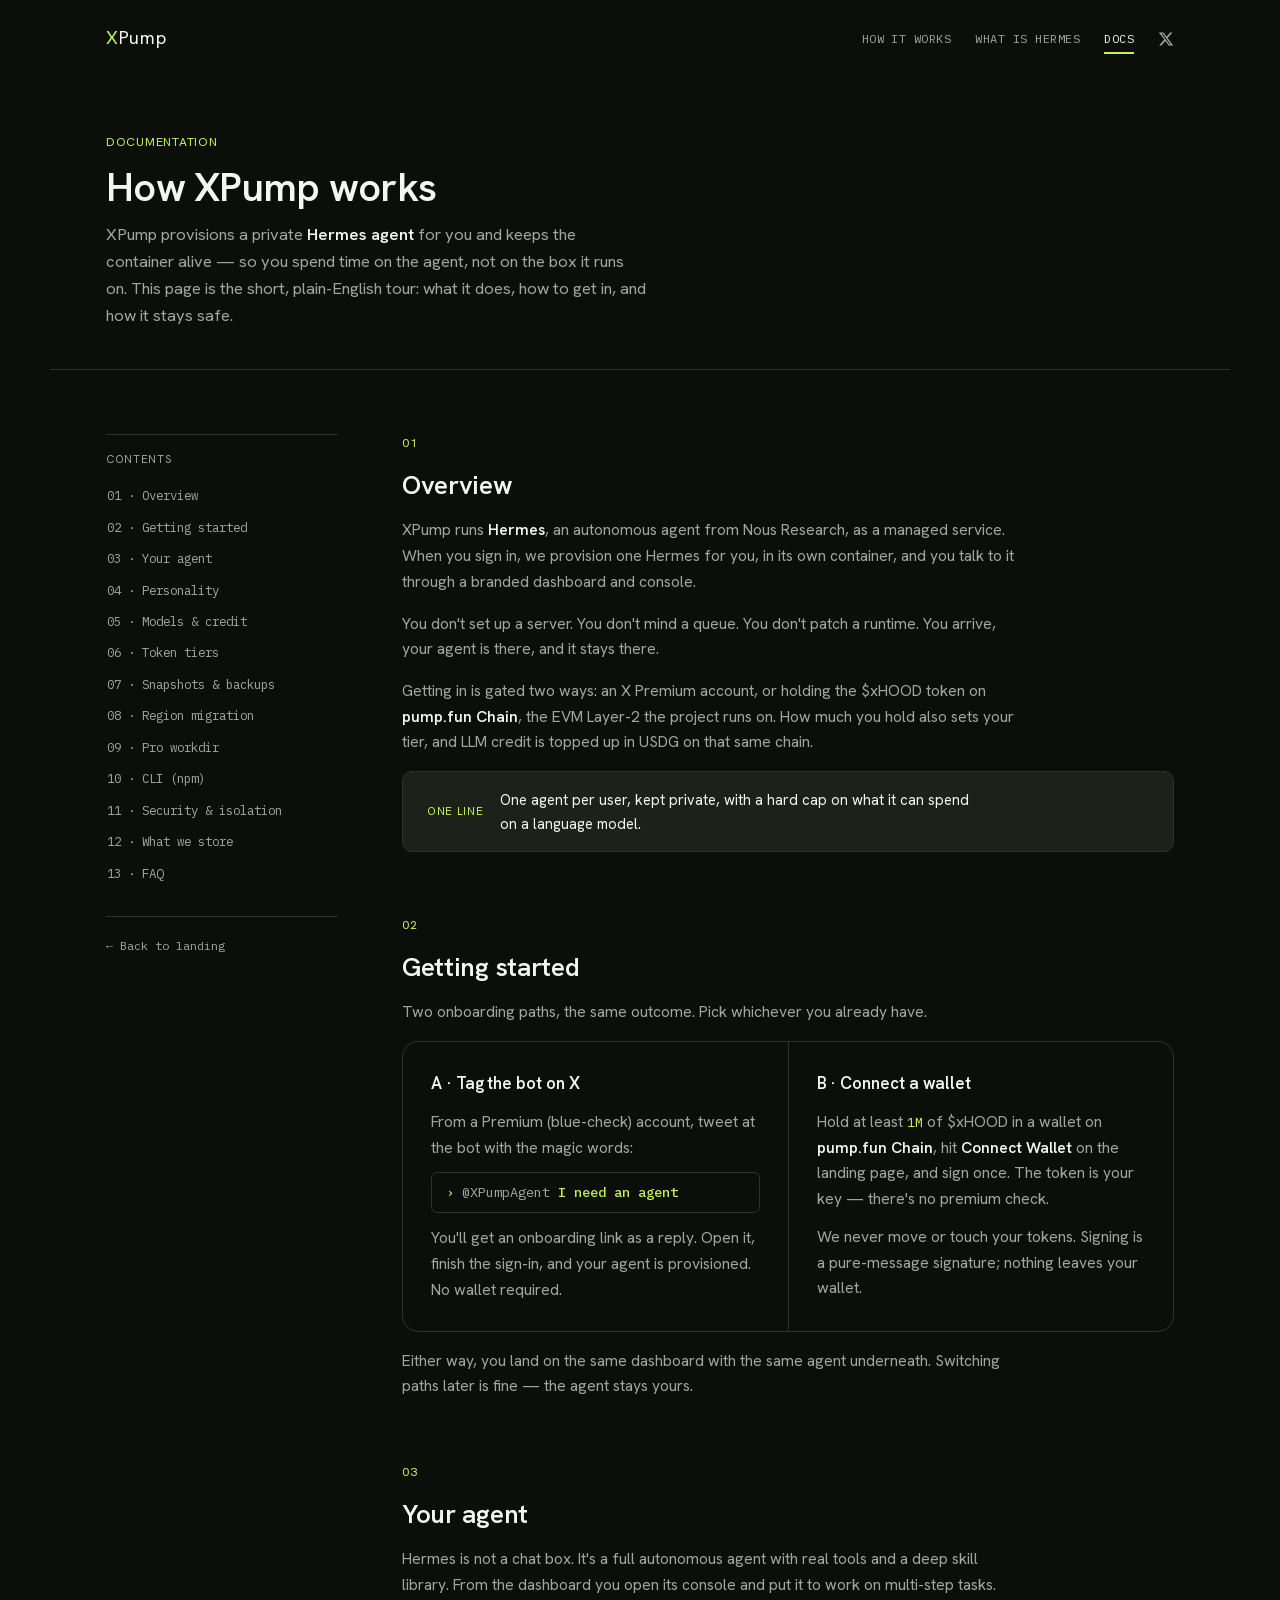
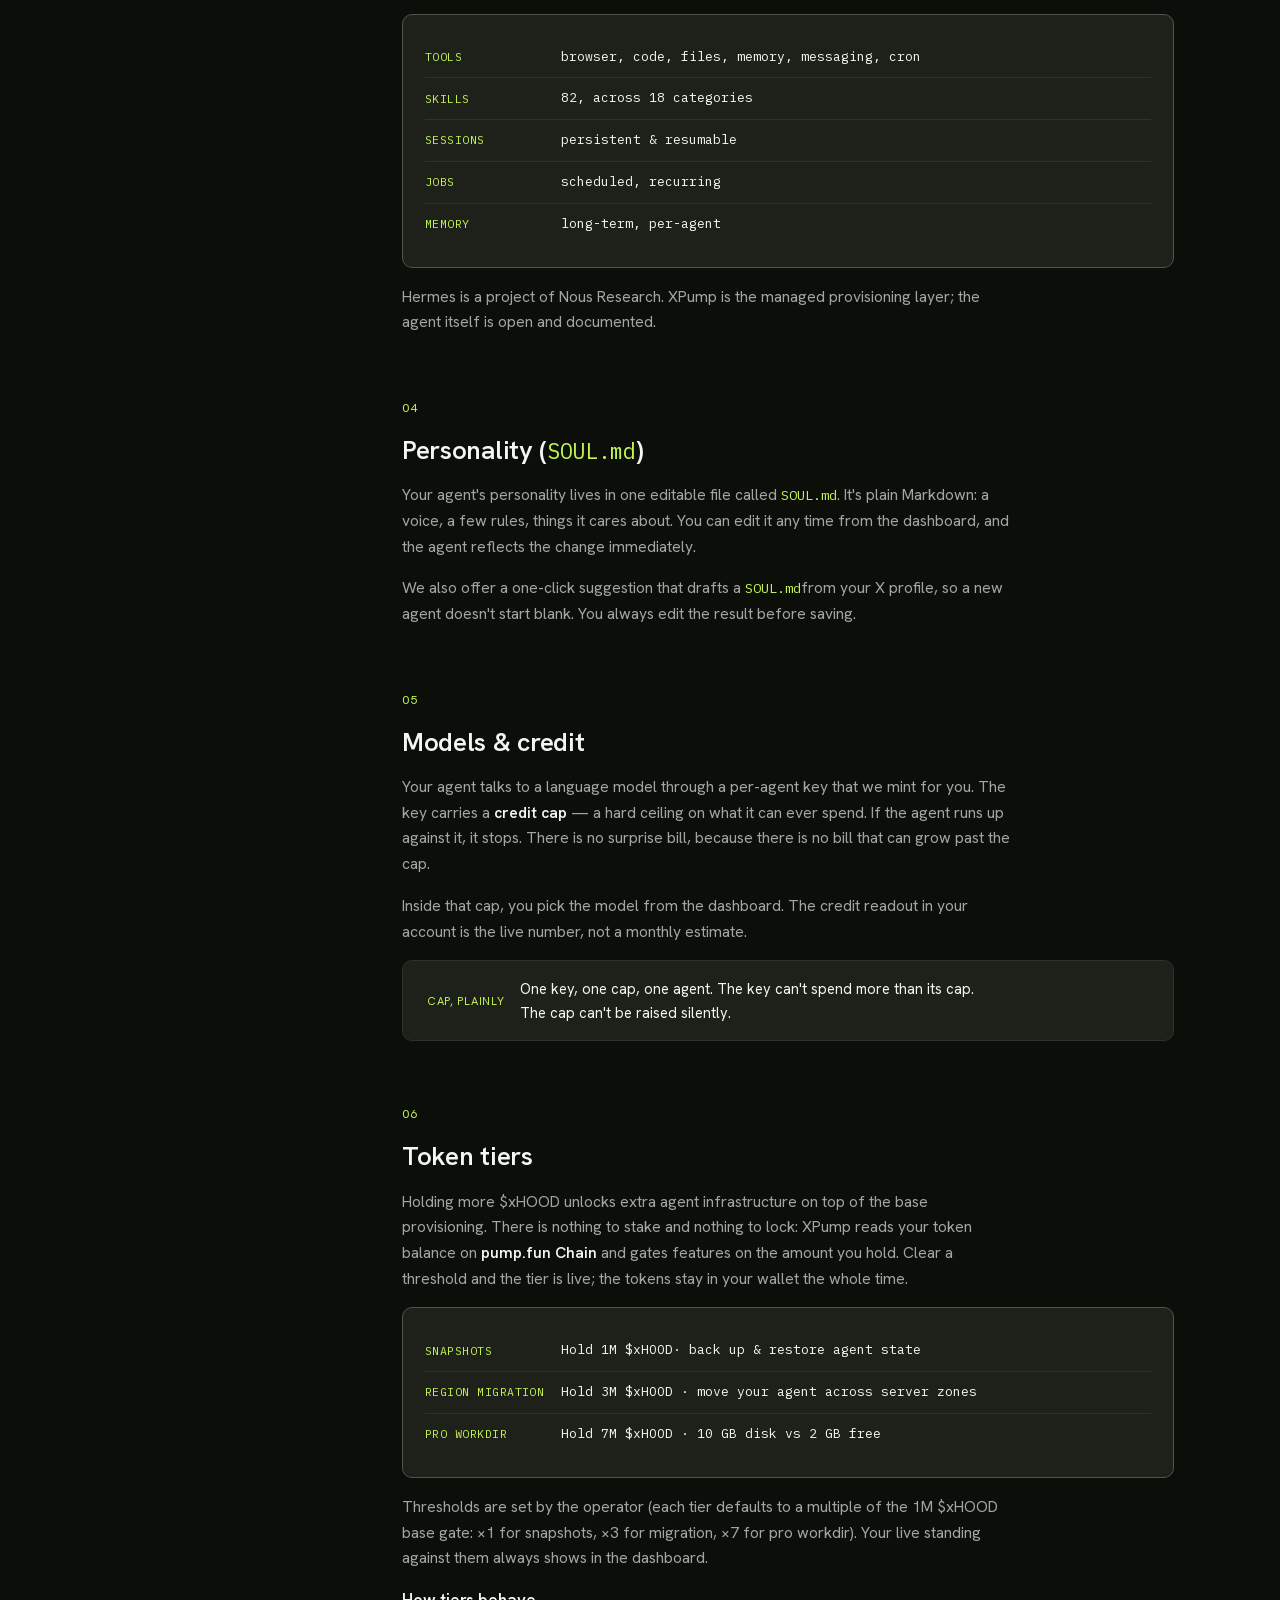
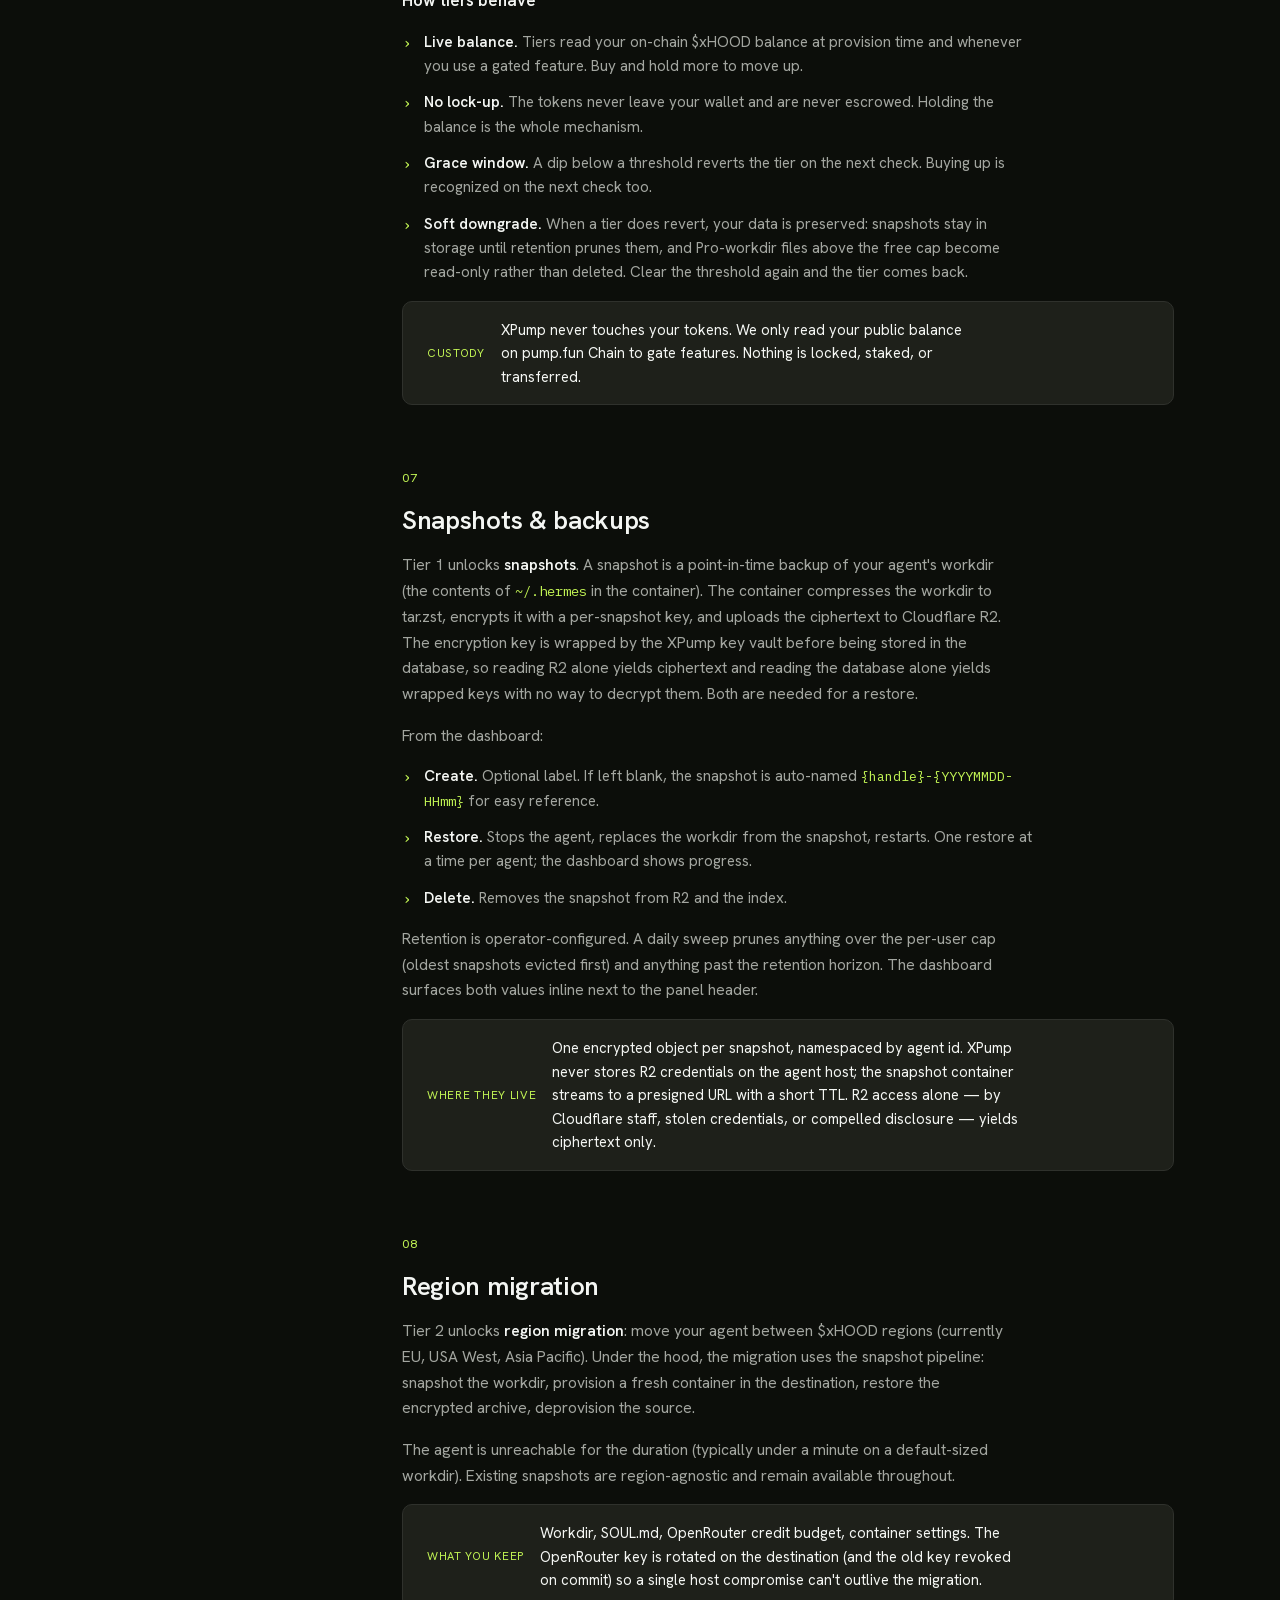
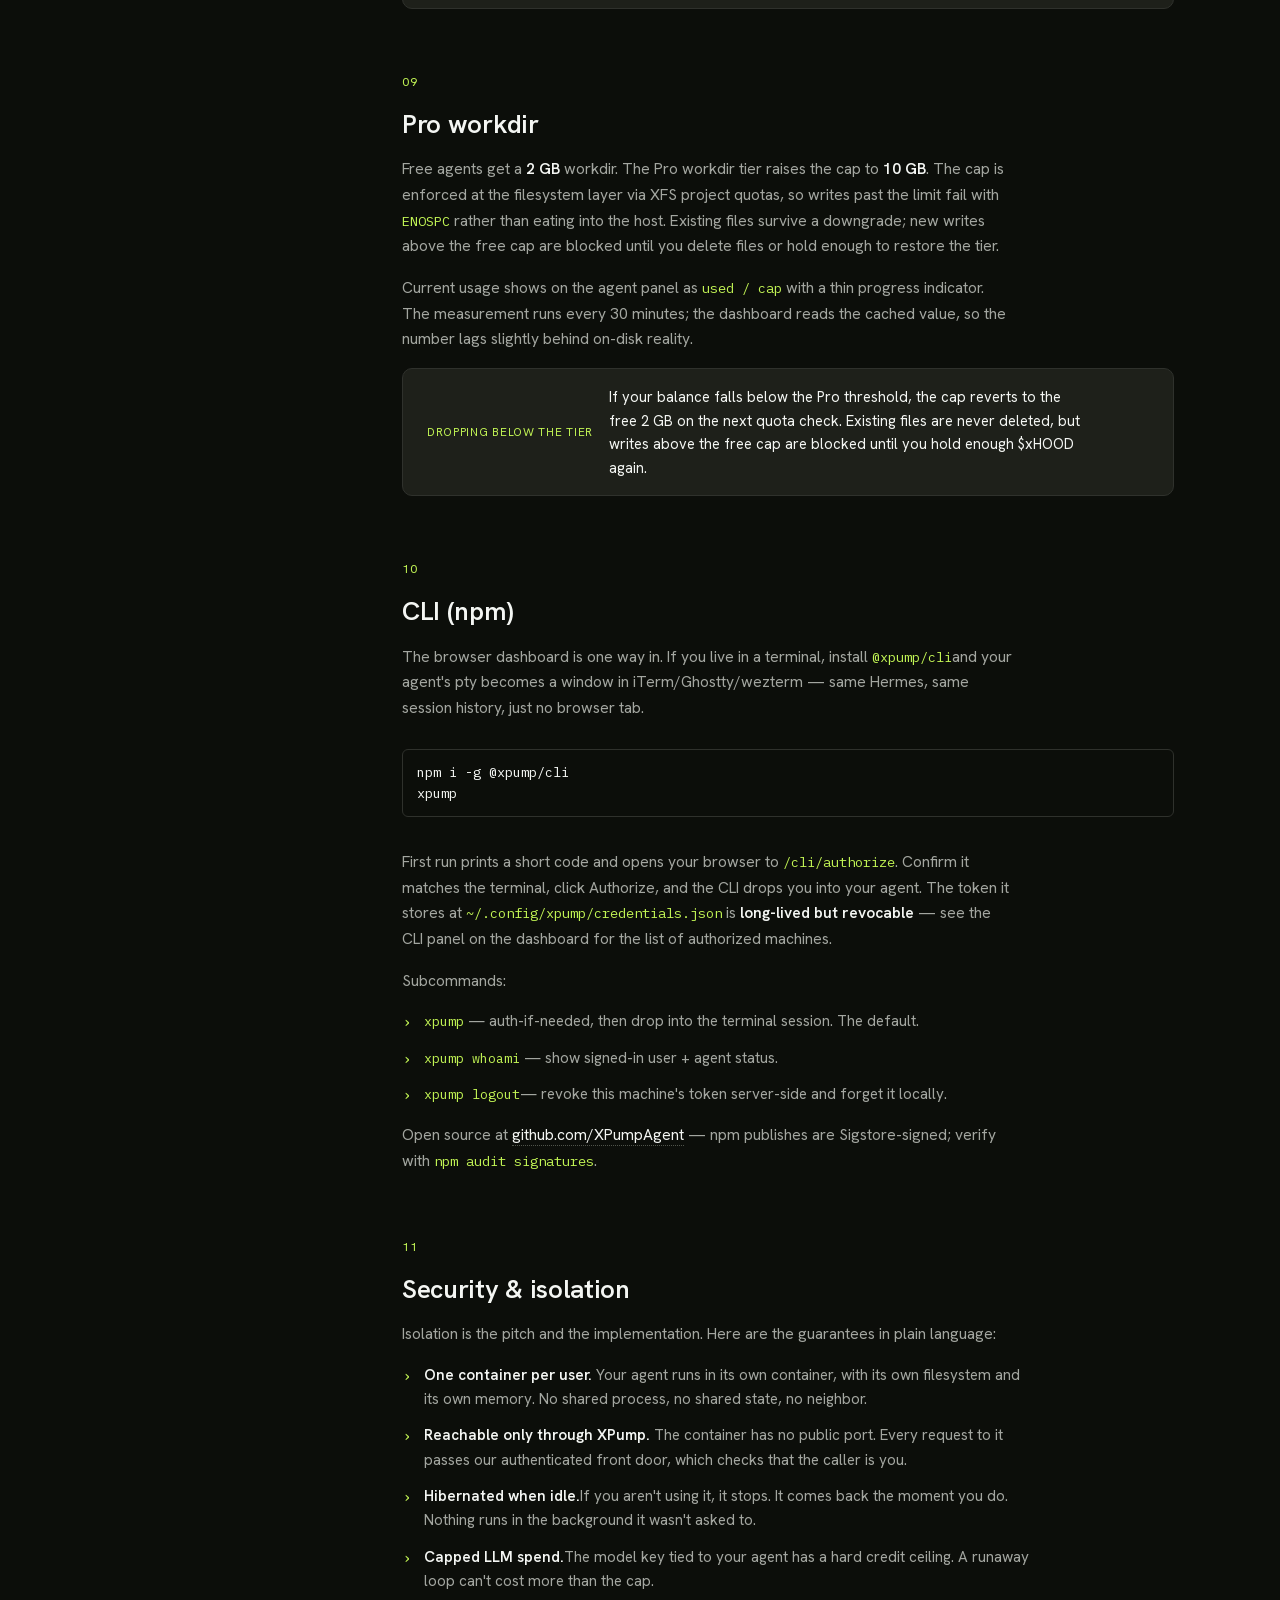
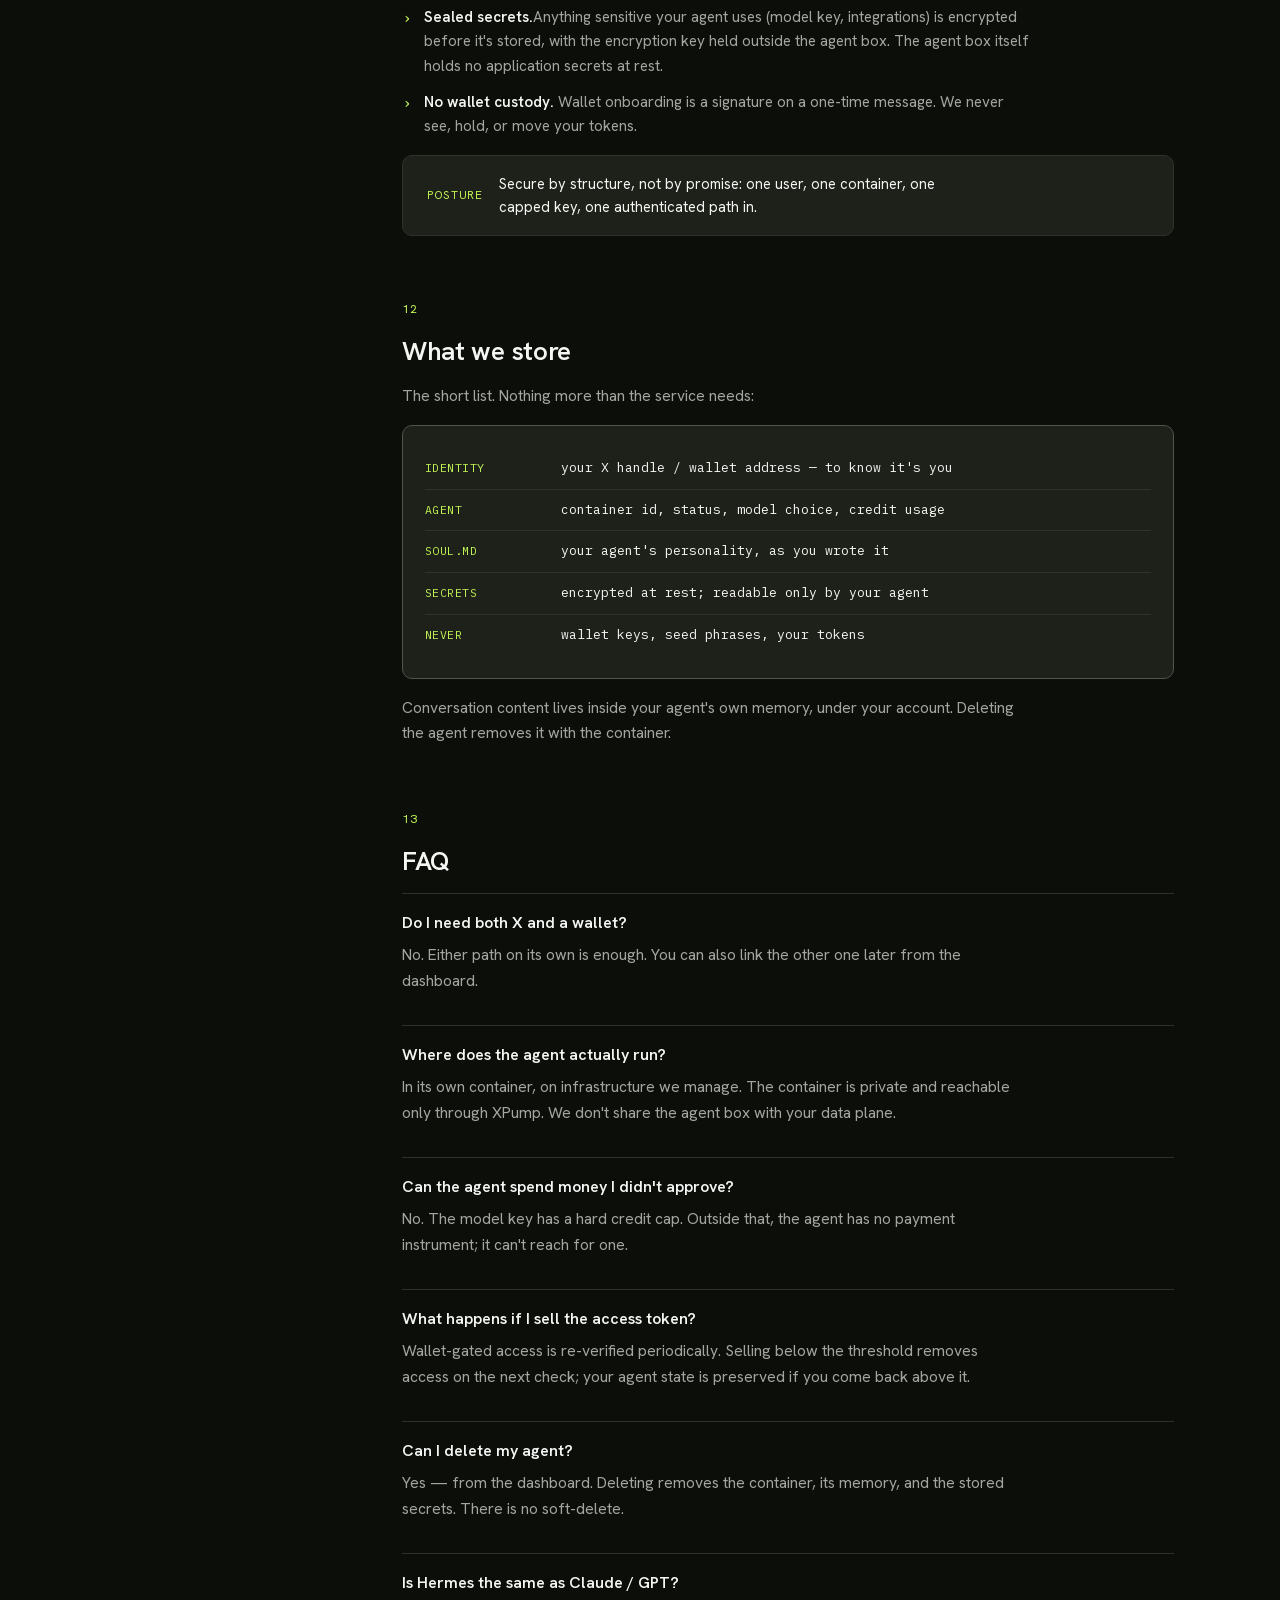
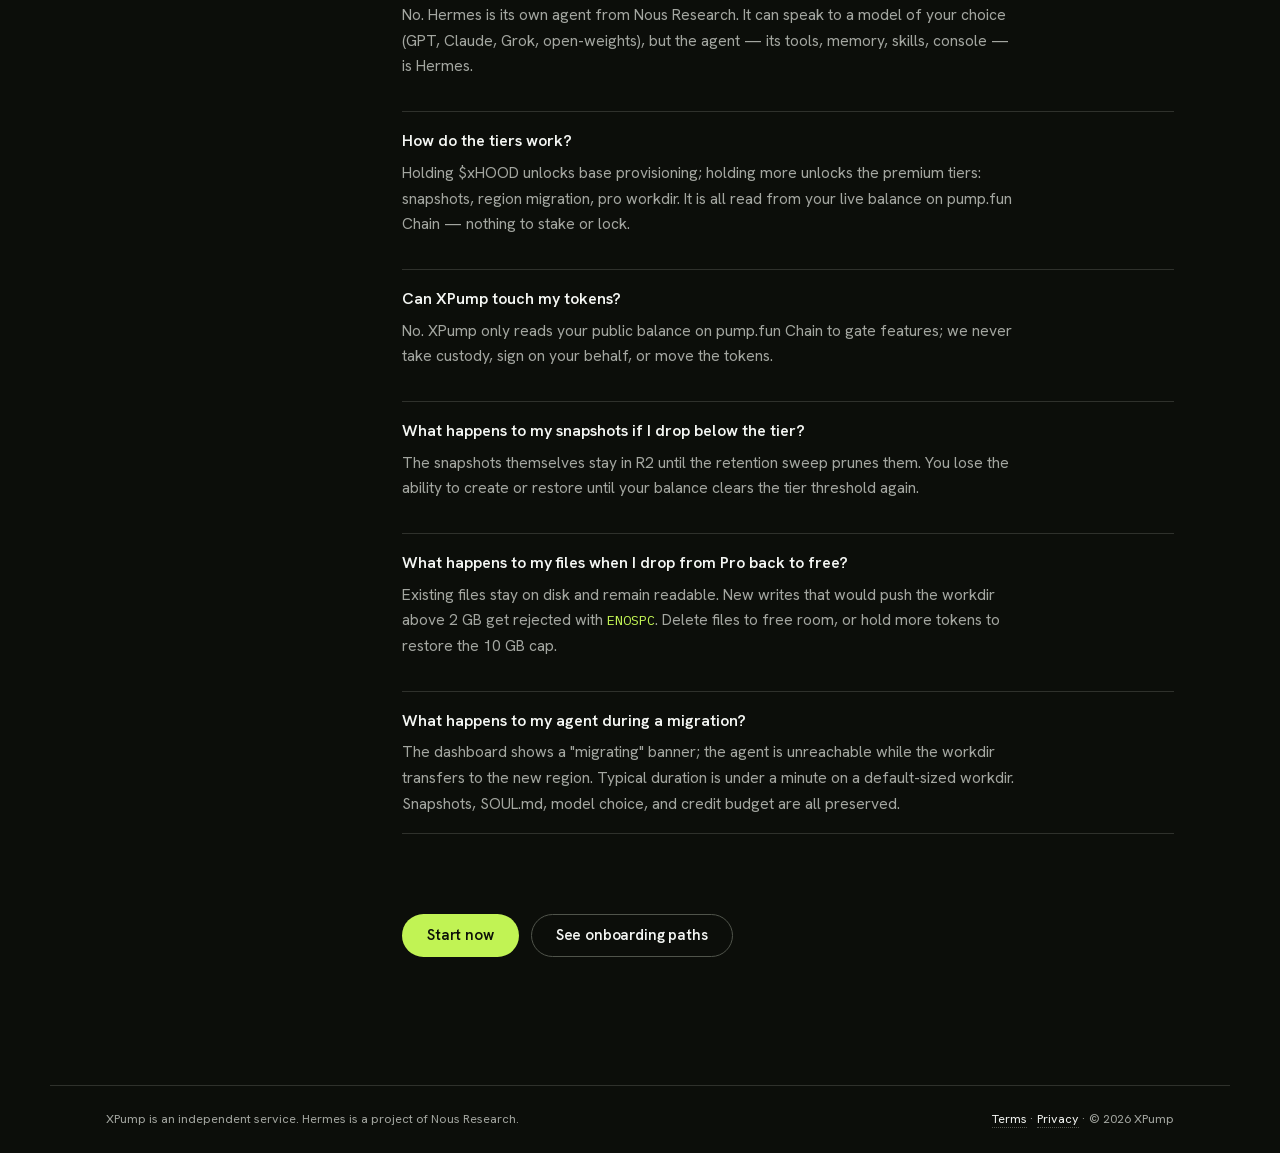
==== commit 00268573: "Fix rebranding issues with exact xHood casing" ====
--- a/docs.html
+++ b/docs.html
@@ -1,2 +1,2 @@
-<!DOCTYPE html><html lang="en" class="fraunces_7877c915-module__ORk6FW__variable hanken_grotesk_c3f95356-module__YCJwva__variable ibm_plex_mono_eeb4082b-module__5ENv4W__variable"><head><meta charSet="utf-8"><meta name="viewport" content="width=device-width, initial-scale=1"><link rel="preload" href="/_next/static/media/99e609270109b47d-s.p.16-z~2sp29ex6.woff2" as="font" crossorigin type="font/woff2"><link rel="preload" href="/_next/static/media/b67966e0b83b2cd0-s.p.04y9-s23ppywx.woff2" as="font" crossorigin type="font/woff2"><link rel="preload" href="/_next/static/media/c47649aa31f9e140-s.p.11uo_35nso9mn.woff2" as="font" crossorigin type="font/woff2"><link rel="preload" href="/_next/static/media/effe91970fc4db64-s.p.07ig5l8azj~hy.woff2" as="font" crossorigin type="font/woff2"><link rel="stylesheet" href="css/15z-kvc1j~0s2.css" data-precedence="next"><link rel="stylesheet" href="css/0jdm92vl4ps-e.css" data-precedence="next"><link rel="preload" as="script" fetchPriority="low" href="/_next/static/chunks/0~ym82pzuef0z.js"><script src="js/059yqiix4e8j8.js" async></script><script src="js/0x2_.f074g_5o.js" async></script><script src="js/0u0w.6p2kfwnw.js" async></script><script src="js/turbopack-0o85m4tms6i-5.js" async></script><script src="js/0_ber90-2-uiv.js" async></script><script src="js/0--7wq-l3jjgy.js" async></script><script src="js/02c.lx4oawe0h.js" async></script><script src="js/0m6~-lcce_hmq.js" async></script><meta name="next-size-adjust" content><title>Docs — xHood</title><meta name="description" content="How xHood works: onboarding, your agent, security and isolation, and FAQs."><link rel="icon" href="images/favicon.png"><link rel="apple-touch-icon" href="images/apple-touch-icon.png"><script src="js/03~yq9q893hmn.js" noModule></script></head><body><div hidden><!--$--><!--/$--></div><div class="docs-module____pzCG__page"><header class="docs-module____pzCG__shell docs-module____pzCG__header"><a class="docs-module____pzCG__brand" href="/"><b>x</b>Hood</a><nav class="docs-module____pzCG__nav"><a class="docs-module____pzCG__navLink" href="/#how">How it works</a><a class="docs-module____pzCG__navLink" href="/#what">What is Hermes</a><a class="docs-module____pzCG__navLink docs-module____pzCG__navActive" href="/docs">Docs</a><a class="docs-module____pzCG__iconLink" href="https://x.com/xHoodAgent" target="_blank" rel="noreferrer" aria-label="xHood on X"><svg viewBox="0 0 24 24" aria-hidden="true" fill="currentColor"><path d="M18.244 2.25h3.308l-7.227 8.26 8.502 11.24H16.17l-5.214-6.817L4.99 21.75H1.68l7.73-8.835L1.254 2.25H8.08l4.713 6.231zm-1.161 17.52h1.833L7.084 4.126H5.117z"/></svg></a></nav></header><div class="docs-module____pzCG__shell docs-module____pzCG__docHead"><span class="docs-module____pzCG__eyebrow">Documentation</span><h1 class="docs-module____pzCG__title">How xHood works</h1><p class="docs-module____pzCG__lede">xHood provisions a private <strong>Hermes agent</strong> for you and keeps the container alive — so you spend time on the agent, not on the box it runs on. This page is the short, plain-English tour: what it does, how to get in, and how it stays safe.</p></div><div class="docs-module____pzCG__shell docs-module____pzCG__layout"><aside class="docs-module____pzCG__toc" aria-label="Table of contents"><span class="docs-module____pzCG__tocLabel">Contents</span><ul class="docs-module____pzCG__tocList"><li><a class="docs-module____pzCG__tocLink" href="#overview">01 · Overview</a></li><li><a class="docs-module____pzCG__tocLink" href="#getting-started">02 · Getting started</a></li><li><a class="docs-module____pzCG__tocLink" href="#your-agent">03 · Your agent</a></li><li><a class="docs-module____pzCG__tocLink" href="#personality">04 · Personality</a></li><li><a class="docs-module____pzCG__tocLink" href="#models-credit">05 · Models &amp; credit</a></li><li><a class="docs-module____pzCG__tocLink" href="#tiers">06 · Token tiers</a></li><li><a class="docs-module____pzCG__tocLink" href="#snapshots">07 · Snapshots &amp; backups</a></li><li><a class="docs-module____pzCG__tocLink" href="#migration">08 · Region migration</a></li><li><a class="docs-module____pzCG__tocLink" href="#pro-workdir">09 · Pro workdir</a></li><li><a class="docs-module____pzCG__tocLink" href="#cli">10 · CLI (npm)</a></li><li><a class="docs-module____pzCG__tocLink" href="#security">11 · Security &amp; isolation</a></li><li><a class="docs-module____pzCG__tocLink" href="#privacy">12 · What we store</a></li><li><a class="docs-module____pzCG__tocLink" href="#faq">13 · FAQ</a></li></ul><div class="docs-module____pzCG__tocFoot"><a class="docs-module____pzCG__tocFootLink" href="/">← Back to landing</a></div></aside><main class="docs-module____pzCG__main"><section id="overview" class="docs-module____pzCG__section"><span class="docs-module____pzCG__sectionNum">01</span><h2 class="docs-module____pzCG__h2">Overview</h2><p>xHood runs <strong>Hermes</strong>, an autonomous agent from Nous Research, as a managed service. When you sign in, we provision one Hermes for you, in its own container, and you talk to it through a branded dashboard and console.</p><p>You don&#x27;t set up a server. You don&#x27;t mind a queue. You don&#x27;t patch a runtime. You arrive, your agent is there, and it stays there.</p><p>Getting in is gated two ways: an X Premium account, or holding the<!-- --> <!-- -->$xHOOD<!-- --> token on <strong>pump.fun Chain</strong>, the EVM Layer-2 the project runs on. How much you hold also sets your tier, and LLM credit is topped up in USDG on that same chain.</p><div class="docs-module____pzCG__callout"><span class="docs-module____pzCG__calloutLabel">One line</span><span class="docs-module____pzCG__calloutText">One agent per user, kept private, with a hard cap on what it can spend on a language model.</span></div></section><section id="getting-started" class="docs-module____pzCG__section"><span class="docs-module____pzCG__sectionNum">02</span><h2 class="docs-module____pzCG__h2">Getting started</h2><p>Two onboarding paths, the same outcome. Pick whichever you already have.</p><div class="docs-module____pzCG__paths"><div class="docs-module____pzCG__path"><h3 class="docs-module____pzCG__h3">A · Tag the bot on X</h3><p>From a Premium (blue-check) account, tweet at the bot with the magic words:</p><pre class="docs-module____pzCG__snippet"><span class="docs-module____pzCG__snipHandle">@<!-- -->xHoodAgent</span> <span class="docs-module____pzCG__snipCmd">I need an agent</span></pre><p>You&#x27;ll get an onboarding link as a reply. Open it, finish the sign-in, and your agent is provisioned. No wallet required.</p></div><div class="docs-module____pzCG__path"><h3 class="docs-module____pzCG__h3">B · Connect a wallet</h3><p>Hold at least <code>1M</code> of <!-- -->$xHOOD<!-- --> <!-- -->in a wallet on <b>pump.fun Chain</b>, hit<!-- --> <b>Connect Wallet</b> <!-- -->on the landing page, and sign once. The token is your key — there&#x27;s no premium check.</p><p class="docs-module____pzCG__muted">We never move or touch your tokens. Signing is a pure-message signature; nothing leaves your wallet.</p></div></div><p>Either way, you land on the same dashboard with the same agent underneath. Switching paths later is fine — the agent stays yours.</p></section><section id="your-agent" class="docs-module____pzCG__section"><span class="docs-module____pzCG__sectionNum">03</span><h2 class="docs-module____pzCG__h2">Your agent</h2><p>Hermes is not a chat box. It&#x27;s a full autonomous agent with real tools and a deep skill library. From the dashboard you open its console and put it to work on multi-step tasks.</p><div class="docs-module____pzCG__specFrame"><div class="docs-module____pzCG__specRow"><span class="docs-module____pzCG__specKey">TOOLS</span><span class="docs-module____pzCG__specVal">browser, code, files, memory, messaging, cron</span></div><div class="docs-module____pzCG__specRow"><span class="docs-module____pzCG__specKey">SKILLS</span><span class="docs-module____pzCG__specVal">82, across 18 categories</span></div><div class="docs-module____pzCG__specRow"><span class="docs-module____pzCG__specKey">SESSIONS</span><span class="docs-module____pzCG__specVal">persistent &amp; resumable</span></div><div class="docs-module____pzCG__specRow"><span class="docs-module____pzCG__specKey">JOBS</span><span class="docs-module____pzCG__specVal">scheduled, recurring</span></div><div class="docs-module____pzCG__specRow"><span class="docs-module____pzCG__specKey">MEMORY</span><span class="docs-module____pzCG__specVal">long-term, per-agent</span></div></div><p class="docs-module____pzCG__muted">Hermes is a project of Nous Research. xHood is the managed provisioning layer; the agent itself is open and documented.</p></section><section id="personality" class="docs-module____pzCG__section"><span class="docs-module____pzCG__sectionNum">04</span><h2 class="docs-module____pzCG__h2">Personality (<code>SOUL.md</code>)</h2><p>Your agent&#x27;s personality lives in one editable file called<!-- --> <code>SOUL.md</code>. It&#x27;s plain Markdown: a voice, a few rules, things it cares about. You can edit it any time from the dashboard, and the agent reflects the change immediately.</p><p>We also offer a one-click suggestion that drafts a<!-- --> <code>SOUL.md</code>from your X profile, so a new agent doesn&#x27;t start blank. You always edit the result before saving.</p></section><section id="models-credit" class="docs-module____pzCG__section"><span class="docs-module____pzCG__sectionNum">05</span><h2 class="docs-module____pzCG__h2">Models &amp; credit</h2><p>Your agent talks to a language model through a per-agent key that we mint for you. The key carries a <strong>credit cap</strong> <!-- -->— a hard ceiling on what it can ever spend. If the agent runs up against it, it stops. There is no surprise bill, because there is no bill that can grow past the cap.</p><p>Inside that cap, you pick the model from the dashboard. The credit readout in your account is the live number, not a monthly estimate.</p><div class="docs-module____pzCG__callout"><span class="docs-module____pzCG__calloutLabel">Cap, plainly</span><span class="docs-module____pzCG__calloutText">One key, one cap, one agent. The key can&#x27;t spend more than its cap. The cap can&#x27;t be raised silently.</span></div></section><section id="tiers" class="docs-module____pzCG__section"><span class="docs-module____pzCG__sectionNum">06</span><h2 class="docs-module____pzCG__h2">Token tiers</h2><p>Holding more <!-- -->$xHOOD<!-- --> unlocks extra agent infrastructure on top of the base provisioning. There is nothing to stake and nothing to lock: xHood reads your token balance on<!-- --> <strong>pump.fun Chain</strong> and gates features on the amount you hold. Clear a threshold and the tier is live; the tokens stay in your wallet the whole time.</p><div class="docs-module____pzCG__specFrame"><div class="docs-module____pzCG__specRow"><span class="docs-module____pzCG__specKey">Snapshots</span><span class="docs-module____pzCG__specVal">Hold <!-- -->1M<!-- --> <!-- -->$xHOOD<!-- -->· back up &amp; restore agent state</span></div><div class="docs-module____pzCG__specRow"><span class="docs-module____pzCG__specKey">Region migration</span><span class="docs-module____pzCG__specVal">Hold <!-- -->3M<!-- --> <!-- -->$xHOOD<!-- --> · move your agent across server zones</span></div><div class="docs-module____pzCG__specRow"><span class="docs-module____pzCG__specKey">Pro workdir</span><span class="docs-module____pzCG__specVal">Hold <!-- -->7M<!-- --> <!-- -->$xHOOD<!-- --> · 10 GB disk vs 2 GB free</span></div></div><p>Thresholds are set by the operator (each tier defaults to a multiple of the <!-- -->1M<!-- --> <!-- -->$xHOOD<!-- --> <!-- -->base gate: ×1 for snapshots, ×3 for migration, ×7 for pro workdir). Your live standing against them always shows in the dashboard.</p><h3 class="docs-module____pzCG__h3">How tiers behave</h3><ul class="docs-module____pzCG__bullets"><li><b>Live balance.</b> Tiers read your on-chain <!-- -->$xHOOD<!-- --> <!-- -->balance at provision time and whenever you use a gated feature. Buy and hold more to move up.</li><li><b>No lock-up.</b> The tokens never leave your wallet and are never escrowed. Holding the balance is the whole mechanism.</li><li><b>Grace window.</b> <!-- -->A dip below a threshold reverts the tier on the next check. Buying up is recognized on the next check too.</li><li><b>Soft downgrade.</b> When a tier does revert, your data is preserved: snapshots stay in storage until retention prunes them, and Pro-workdir files above the free cap become read-only rather than deleted. Clear the threshold again and the tier comes back.</li></ul><div class="docs-module____pzCG__callout"><span class="docs-module____pzCG__calloutLabel">Custody</span><span class="docs-module____pzCG__calloutText">xHood never touches your tokens. We only read your public balance on pump.fun Chain to gate features. Nothing is locked, staked, or transferred.</span></div></section><section id="snapshots" class="docs-module____pzCG__section"><span class="docs-module____pzCG__sectionNum">07</span><h2 class="docs-module____pzCG__h2">Snapshots &amp; backups</h2><p>Tier 1 unlocks <strong>snapshots</strong>. A snapshot is a point-in-time backup of your agent&#x27;s workdir (the contents of <code>~/.hermes</code> in the container). The container compresses the workdir to tar.zst, encrypts it with a per-snapshot key, and uploads the ciphertext to Cloudflare R2. The encryption key is wrapped by the xHood key vault before being stored in the database, so reading R2 alone yields ciphertext and reading the database alone yields wrapped keys with no way to decrypt them. Both are needed for a restore.</p><p>From the dashboard:</p><ul class="docs-module____pzCG__bullets"><li><b>Create.</b> Optional label. If left blank, the snapshot is auto-named<!-- --> <code>{handle}-{YYYYMMDD-HHmm}</code> for easy reference.</li><li><b>Restore.</b> Stops the agent, replaces the workdir from the snapshot, restarts. One restore at a time per agent; the dashboard shows progress.</li><li><b>Delete.</b> Removes the snapshot from R2 and the index.</li></ul><p>Retention is operator-configured. A daily sweep prunes anything over the per-user cap (oldest snapshots evicted first) and anything past the retention horizon. The dashboard surfaces both values inline next to the panel header.</p><div class="docs-module____pzCG__callout"><span class="docs-module____pzCG__calloutLabel">Where they live</span><span class="docs-module____pzCG__calloutText">One encrypted object per snapshot, namespaced by agent id. xHood never stores R2 credentials on the agent host; the snapshot container streams to a presigned URL with a short TTL. R2 access alone — by Cloudflare staff, stolen credentials, or compelled disclosure — yields ciphertext only.</span></div></section><section id="migration" class="docs-module____pzCG__section"><span class="docs-module____pzCG__sectionNum">08</span><h2 class="docs-module____pzCG__h2">Region migration</h2><p>Tier 2 unlocks <strong>region migration</strong>: move your agent between <!-- -->$xHOOD<!-- --> regions (currently EU, USA West, Asia Pacific). Under the hood, the migration uses the snapshot pipeline: snapshot the workdir, provision a fresh container in the destination, restore the encrypted archive, deprovision the source.</p><p>The agent is unreachable for the duration (typically under a minute on a default-sized workdir). Existing snapshots are region-agnostic and remain available throughout.</p><div class="docs-module____pzCG__callout"><span class="docs-module____pzCG__calloutLabel">What you keep</span><span class="docs-module____pzCG__calloutText">Workdir, SOUL.md, OpenRouter credit budget, container settings. The OpenRouter key is rotated on the destination (and the old key revoked on commit) so a single host compromise can&#x27;t outlive the migration.</span></div></section><section id="pro-workdir" class="docs-module____pzCG__section"><span class="docs-module____pzCG__sectionNum">09</span><h2 class="docs-module____pzCG__h2">Pro workdir</h2><p>Free agents get a <strong>2 GB</strong> workdir. The Pro workdir tier raises the cap to <strong>10 GB</strong>. The cap is enforced at the filesystem layer via XFS project quotas, so writes past the limit fail with <code>ENOSPC</code> rather than eating into the host. Existing files survive a downgrade; new writes above the free cap are blocked until you delete files or hold enough to restore the tier.</p><p>Current usage shows on the agent panel as<!-- --> <code>used / cap</code> with a thin progress indicator. The measurement runs every 30 minutes; the dashboard reads the cached value, so the number lags slightly behind on-disk reality.</p><div class="docs-module____pzCG__callout"><span class="docs-module____pzCG__calloutLabel">Dropping below the tier</span><span class="docs-module____pzCG__calloutText">If your balance falls below the Pro threshold, the cap reverts to the free 2 GB<!-- --> on the next quota check<!-- -->. Existing files are never deleted, but writes above the free cap are blocked until you hold enough <!-- -->$xHOOD<!-- --> again.</span></div></section><section id="cli" class="docs-module____pzCG__section"><span class="docs-module____pzCG__sectionNum">10</span><h2 class="docs-module____pzCG__h2">CLI (npm)</h2><p>The browser dashboard is one way in. If you live in a terminal, install <code>@xpump/cli</code>and your agent&#x27;s pty becomes a window in iTerm/Ghostty/wezterm — same Hermes, same session history, just no browser tab.</p><pre class="docs-module____pzCG__code">npm i -g @xpump/cli
-xpump</pre><p>First run prints a short code and opens your browser to<!-- --> <code>/cli/authorize</code>. Confirm it matches the terminal, click Authorize, and the CLI drops you into your agent. The token it stores at<!-- --> <code>~/.config/xpump/credentials.json</code> is<!-- --> <strong>long-lived but revocable</strong> — see the CLI panel on the dashboard for the list of authorized machines.</p><p>Subcommands:</p><ul class="docs-module____pzCG__bullets"><li><code>xpump</code> — auth-if-needed, then drop into the terminal session. The default.</li><li><code>xpump whoami</code> — show signed-in user + agent status.</li><li><code>xpump logout</code>— revoke this machine&#x27;s token server-side and forget it locally.</li></ul><p class="docs-module____pzCG__muted">Open source at<!-- --> <a class="docs-module____pzCG__inline" href="https://github.com/xHoodAgent" target="_blank" rel="noreferrer">github.com/xHoodAgent</a> — <!-- -->npm publishes are Sigstore-signed; verify with<!-- --> <code>npm audit signatures</code>.</p></section><section id="security" class="docs-module____pzCG__section"><span class="docs-module____pzCG__sectionNum">11</span><h2 class="docs-module____pzCG__h2">Security &amp; isolation</h2><p>Isolation is the pitch and the implementation. Here are the guarantees in plain language:</p><ul class="docs-module____pzCG__bullets"><li><b>One container per user.</b> Your agent runs in its own container, with its own filesystem and its own memory. No shared process, no shared state, no neighbor.</li><li><b>Reachable only through xHood.</b> The container has no public port. Every request to it passes our authenticated front door, which checks that the caller is you.</li><li><b>Hibernated when idle.</b>If you aren&#x27;t using it, it stops. It comes back the moment you do. Nothing runs in the background it wasn&#x27;t asked to.</li><li><b>Capped LLM spend.</b>The model key tied to your agent has a hard credit ceiling. A runaway loop can&#x27;t cost more than the cap.</li><li><b>Sealed secrets.</b>Anything sensitive your agent uses (model key, integrations) is encrypted before it&#x27;s stored, with the encryption key held outside the agent box. The agent box itself holds no application secrets at rest.</li><li><b>No wallet custody.</b> Wallet onboarding is a signature on a one-time message. We never see, hold, or move your tokens.</li></ul><div class="docs-module____pzCG__callout"><span class="docs-module____pzCG__calloutLabel">Posture</span><span class="docs-module____pzCG__calloutText">Secure by structure, not by promise: one user, one container, one capped key, one authenticated path in.</span></div></section><section id="privacy" class="docs-module____pzCG__section"><span class="docs-module____pzCG__sectionNum">12</span><h2 class="docs-module____pzCG__h2">What we store</h2><p>The short list. Nothing more than the service needs:</p><div class="docs-module____pzCG__specFrame"><div class="docs-module____pzCG__specRow"><span class="docs-module____pzCG__specKey">IDENTITY</span><span class="docs-module____pzCG__specVal">your X handle / wallet address — to know it&#x27;s you</span></div><div class="docs-module____pzCG__specRow"><span class="docs-module____pzCG__specKey">AGENT</span><span class="docs-module____pzCG__specVal">container id, status, model choice, credit usage</span></div><div class="docs-module____pzCG__specRow"><span class="docs-module____pzCG__specKey">SOUL.md</span><span class="docs-module____pzCG__specVal">your agent&#x27;s personality, as you wrote it</span></div><div class="docs-module____pzCG__specRow"><span class="docs-module____pzCG__specKey">SECRETS</span><span class="docs-module____pzCG__specVal">encrypted at rest; readable only by your agent</span></div><div class="docs-module____pzCG__specRow"><span class="docs-module____pzCG__specKey">NEVER</span><span class="docs-module____pzCG__specVal">wallet keys, seed phrases, your tokens</span></div></div><p class="docs-module____pzCG__muted">Conversation content lives inside your agent&#x27;s own memory, under your account. Deleting the agent removes it with the container.</p></section><section id="faq" class="docs-module____pzCG__section"><span class="docs-module____pzCG__sectionNum">13</span><h2 class="docs-module____pzCG__h2">FAQ</h2><div class="docs-module____pzCG__qa"><h3 class="docs-module____pzCG__q">Do I need both X and a wallet?</h3><p class="docs-module____pzCG__a">No. Either path on its own is enough. You can also link the other one later from the dashboard.</p></div><div class="docs-module____pzCG__qa"><h3 class="docs-module____pzCG__q">Where does the agent actually run?</h3><p class="docs-module____pzCG__a">In its own container, on infrastructure we manage. The container is private and reachable only through xHood. We don&#x27;t share the agent box with your data plane.</p></div><div class="docs-module____pzCG__qa"><h3 class="docs-module____pzCG__q">Can the agent spend money I didn&#x27;t approve?</h3><p class="docs-module____pzCG__a">No. The model key has a hard credit cap. Outside that, the agent has no payment instrument; it can&#x27;t reach for one.</p></div><div class="docs-module____pzCG__qa"><h3 class="docs-module____pzCG__q">What happens if I sell the access token?</h3><p class="docs-module____pzCG__a">Wallet-gated access is re-verified periodically. Selling below the threshold removes access on the next check; your agent state is preserved if you come back above it.</p></div><div class="docs-module____pzCG__qa"><h3 class="docs-module____pzCG__q">Can I delete my agent?</h3><p class="docs-module____pzCG__a">Yes — from the dashboard. Deleting removes the container, its memory, and the stored secrets. There is no soft-delete.</p></div><div class="docs-module____pzCG__qa"><h3 class="docs-module____pzCG__q">Is Hermes the same as Claude / GPT?</h3><p class="docs-module____pzCG__a">No. Hermes is its own agent from Nous Research. It can speak to a model of your choice (GPT, Claude, Grok, open-weights), but the agent — its tools, memory, skills, console — is Hermes.</p></div><div class="docs-module____pzCG__qa"><h3 class="docs-module____pzCG__q">How do the tiers work?</h3><p class="docs-module____pzCG__a">Holding <!-- -->$xHOOD<!-- --> unlocks base provisioning; holding more unlocks the premium tiers: snapshots, region migration, pro workdir. It is all read from your live balance on pump.fun Chain — nothing to stake or lock.</p></div><div class="docs-module____pzCG__qa"><h3 class="docs-module____pzCG__q">Can xHood touch my tokens?</h3><p class="docs-module____pzCG__a">No. xHood only reads your public balance on pump.fun Chain to gate features; we never take custody, sign on your behalf, or move the tokens.</p></div><div class="docs-module____pzCG__qa"><h3 class="docs-module____pzCG__q">What happens to my snapshots if I drop below the tier?</h3><p class="docs-module____pzCG__a">The snapshots themselves stay in R2 until the retention sweep prunes them. You lose the ability to create or restore until your balance clears the tier threshold again.</p></div><div class="docs-module____pzCG__qa"><h3 class="docs-module____pzCG__q">What happens to my files when I drop from Pro back to free?</h3><p class="docs-module____pzCG__a">Existing files stay on disk and remain readable. New writes that would push the workdir above 2 GB get rejected with<!-- --> <code>ENOSPC</code>. Delete files to free room, or hold more tokens to restore the 10 GB cap.</p></div><div class="docs-module____pzCG__qa"><h3 class="docs-module____pzCG__q">What happens to my agent during a migration?</h3><p class="docs-module____pzCG__a">The dashboard shows a &quot;migrating&quot; banner; the agent is unreachable while the workdir transfers to the new region. Typical duration is under a minute on a default-sized workdir. Snapshots, SOUL.md, model choice, and credit budget are all preserved.</p></div></section><div class="docs-module____pzCG__bottomCta"><a class="btn btn--primary" href="/">Start now</a><a class="btn btn--ghost" href="/#how">See onboarding paths</a></div></main></div><footer class="docs-module____pzCG__shell docs-module____pzCG__footer"><span>xHood is an independent service. Hermes is a project of Nous Research.</span><span><a class="docs-module____pzCG__inline" href="/terms">Terms</a> · <a class="docs-module____pzCG__inline" href="/privacy">Privacy</a> · © <!-- -->2026<!-- --> xHood</span></footer></div><!--$--><!--/$--><script src="js/0~ym82pzuef0z.js" id="_R_" async></script><script>(self.__next_f=self.__next_f||[]).push([0])</script><script>self.__next_f.push([1,"1:\"$Sreact.fragment\"\n2:I[902268,[\"/_next/static/chunks/0_ber90-2-uiv.js\",\"/_next/static/chunks/0--7wq-l3jjgy.js\",\"/_next/static/chunks/02c.lx4oawe0h.js\",\"/_next/static/chunks/0m6~-lcce_hmq.js\"],\"Providers\"]\n3:I[876555,[\"/_next/static/chunks/0_ber90-2-uiv.js\",\"/_next/static/chunks/0--7wq-l3jjgy.js\",\"/_next/static/chunks/02c.lx4oawe0h.js\",\"/_next/static/chunks/0m6~-lcce_hmq.js\"],\"default\"]\n4:I[476314,[\"/_next/static/chunks/0_ber90-2-uiv.js\",\"/_next/static/chunks/0--7wq-l3jjgy.js\",\"/_next/static/chunks/02c.lx4oawe0h.js\",\"/_next/static/chunks/0m6~-lcce_hmq.js\"],\"default\"]\nc:I[642761,[\"/_next/static/chunks/0_ber90-2-uiv.js\",\"/_next/static/chunks/0--7wq-l3jjgy.js\",\"/_next/static/chunks/02c.lx4oawe0h.js\",\"/_next/static/chunks/0m6~-lcce_hmq.js\"],\"default\",1]\n:HL[\"/_next/static/chunks/15z-kvc1j~0s2.css\",\"style\"]\n:HL[\"/_next/static/media/99e609270109b47d-s.p.16-z~2sp29ex6.woff2\",\"font\",{\"crossOrigin\":\"\",\"type\":\"font/woff2\"}]\n:HL[\"/_next/static/media/b67966e0b83b2cd0-s.p.04y9-s23ppywx.woff2\",\"font\",{\"crossOrigin\":\"\",\"type\":\"font/woff2\"}]\n:HL[\"/_next/static/media/c47649aa31f9e140-s.p.11uo_35nso9mn.woff2\",\"font\",{\"crossOrigin\":\"\",\"type\":\"font/woff2\"}]\n:HL[\"/_next/static/media/effe91970fc4db64-s.p.07ig5l8azj~hy.woff2\",\"font\",{\"crossOrigin\":\"\",\"type\":\"font/woff2\"}]\n:HL[\"/_next/static/chunks/0jdm92vl4ps-e.css\",\"style\"]\n"])</script><script>self.__next_f.push([1,"0:{\"P\":null,\"c\":[\"\",\"docs\"],\"q\":\"\",\"i\":false,\"f\":[[[\"\",{\"children\":[\"docs\",{\"children\":[\"__PAGE__\",{}]}]},\"$undefined\",\"$undefined\",16],[[\"$\",\"$1\",\"c\",{\"children\":[[[\"$\",\"link\",\"0\",{\"rel\":\"stylesheet\",\"href\":\"/_next/static/chunks/15z-kvc1j~0s2.css\",\"precedence\":\"next\",\"crossOrigin\":\"$undefined\",\"nonce\":\"$undefined\"}],[\"$\",\"script\",\"script-0\",{\"src\":\"/_next/static/chunks/0_ber90-2-uiv.js\",\"async\":true,\"nonce\":\"$undefined\"}],[\"$\",\"script\",\"script-1\",{\"src\":\"/_next/static/chunks/0--7wq-l3jjgy.js\",\"async\":true,\"nonce\":\"$undefined\"}],[\"$\",\"script\",\"script-2\",{\"src\":\"/_next/static/chunks/02c.lx4oawe0h.js\",\"async\":true,\"nonce\":\"$undefined\"}],[\"$\",\"script\",\"script-3\",{\"src\":\"/_next/static/chunks/0m6~-lcce_hmq.js\",\"async\":true,\"nonce\":\"$undefined\"}]],[\"$\",\"html\",null,{\"lang\":\"en\",\"className\":\"fraunces_7877c915-module__ORk6FW__variable hanken_grotesk_c3f95356-module__YCJwva__variable ibm_plex_mono_eeb4082b-module__5ENv4W__variable\",\"children\":[\"$\",\"body\",null,{\"children\":[\"$\",\"$L2\",null,{\"children\":[\"$\",\"$L3\",null,{\"parallelRouterKey\":\"children\",\"error\":\"$undefined\",\"errorStyles\":\"$undefined\",\"errorScripts\":\"$undefined\",\"template\":[\"$\",\"$L4\",null,{}],\"templateStyles\":\"$undefined\",\"templateScripts\":\"$undefined\",\"notFound\":[[[\"$\",\"title\",null,{\"children\":\"404: This page could not be found.\"}],[\"$\",\"div\",null,{\"style\":{\"fontFamily\":\"system-ui,\\\"Segoe UI\\\",Roboto,Helvetica,Arial,sans-serif,\\\"Apple Color Emoji\\\",\\\"Segoe UI Emoji\\\"\",\"height\":\"100vh\",\"textAlign\":\"center\",\"display\":\"flex\",\"flexDirection\":\"column\",\"alignItems\":\"center\",\"justifyContent\":\"center\"},\"children\":[\"$\",\"div\",null,{\"children\":[[\"$\",\"style\",null,{\"dangerouslySetInnerHTML\":{\"__html\":\"body{color:#000;background:#fff;margin:0}.next-error-h1{border-right:1px solid rgba(0,0,0,.3)}@media (prefers-color-scheme:dark){body{color:#fff;background:#000}.next-error-h1{border-right:1px solid rgba(255,255,255,.3)}}\"}}],[\"$\",\"h1\",null,{\"className\":\"next-error-h1\",\"style\":{\"display\":\"inline-block\",\"margin\":\"0 20px 0 0\",\"padding\":\"0 23px 0 0\",\"fontSize\":24,\"fontWeight\":500,\"verticalAlign\":\"top\",\"lineHeight\":\"49px\"},\"children\":404}],[\"$\",\"div\",null,{\"style\":{\"display\":\"inline-block\"},\"children\":[\"$\",\"h2\",null,{\"style\":{\"fontSize\":14,\"fontWeight\":400,\"lineHeight\":\"49px\",\"margin\":0},\"children\":\"This page could not be found.\"}]}]]}]}]],[]],\"forbidden\":\"$undefined\",\"unauthorized\":\"$undefined\"}]}]}]}]]}],{\"children\":[[\"$\",\"$1\",\"c\",{\"children\":[null,[\"$\",\"$L3\",null,{\"parallelRouterKey\":\"children\",\"error\":\"$undefined\",\"errorStyles\":\"$undefined\",\"errorScripts\":\"$undefined\",\"template\":[\"$\",\"$L4\",null,{}],\"templateStyles\":\"$undefined\",\"templateScripts\":\"$undefined\",\"notFound\":\"$undefined\",\"forbidden\":\"$undefined\",\"unauthorized\":\"$undefined\"}]]}],{\"children\":[[\"$\",\"$1\",\"c\",{\"children\":[[\"$\",\"div\",null,{\"className\":\"docs-module____pzCG__page\",\"children\":[[\"$\",\"header\",null,{\"className\":\"docs-module____pzCG__shell docs-module____pzCG__header\",\"children\":[[\"$\",\"a\",null,{\"className\":\"docs-module____pzCG__brand\",\"href\":\"/\",\"children\":[[\"$\",\"b\",null,{\"children\":\"x\"}],\"Hood\"]}],[\"$\",\"nav\",null,{\"className\":\"docs-module____pzCG__nav\",\"children\":[[\"$\",\"a\",null,{\"className\":\"docs-module____pzCG__navLink\",\"href\":\"/#how\",\"children\":\"How it works\"}],[\"$\",\"a\",null,{\"className\":\"docs-module____pzCG__navLink\",\"href\":\"/#what\",\"children\":\"What is Hermes\"}],[\"$\",\"a\",null,{\"className\":\"docs-module____pzCG__navLink docs-module____pzCG__navActive\",\"href\":\"/docs\",\"children\":\"Docs\"}],[\"$\",\"a\",null,{\"className\":\"docs-module____pzCG__iconLink\",\"href\":\"https://x.com/xHoodAgent\",\"target\":\"_blank\",\"rel\":\"noreferrer\",\"aria-label\":\"xHood on X\",\"children\":[\"$\",\"svg\",null,{\"className\":\"$undefined\",\"viewBox\":\"0 0 24 24\",\"aria-hidden\":\"true\",\"fill\":\"currentColor\",\"children\":[\"$\",\"path\",null,{\"d\":\"M18.244 2.25h3.308l-7.227 8.26 8.502 11.24H16.17l-5.214-6.817L4.99 21.75H1.68l7.73-8.835L1.254 2.25H8.08l4.713 6.231zm-1.161 17.52h1.833L7.084 4.126H5.117z\"}]}]}]]}]]}],[\"$\",\"div\",null,{\"className\":\"docs-module____pzCG__shell docs-module____pzCG__docHead\",\"children\":[[\"$\",\"span\",null,{\"className\":\"docs-module____pzCG__eyebrow\",\"children\":\"Documentation\"}],[\"$\",\"h1\",null,{\"className\":\"docs-module____pzCG__title\",\"children\":\"How xHood works\"}],[\"$\",\"p\",null,{\"className\":\"docs-module____pzCG__lede\",\"children\":[\"xHood provisions a private \",[\"$\",\"strong\",null,{\"children\":\"Hermes agent\"}],\" for you and keeps the container alive — so you spend time on the agent, not on the box it runs on. This page is the short, plain-English tour: what it does, how to get in, and how it stays safe.\"]}]]}],[\"$\",\"div\",null,{\"className\":\"docs-module____pzCG__shell docs-module____pzCG__layout\",\"children\":[\"$L5\",\"$L6\"]}],\"$L7\"]}],[\"$L8\"],\"$L9\"]}],{},null,false,null]},null,false,\"$@a\"]},null,false,null],\"$Lb\",false]],\"m\":\"$undefined\",\"G\":[\"$c\",[\"$Ld\"]],\"S\":true,\"h\":null,\"s\":\"$undefined\",\"l\":\"$undefined\",\"p\":\"$undefined\",\"d\":\"$undefined\",\"b\":\"dWIB5uftfRIkLp02Ra8fZ\"}\n"])</script><script>self.__next_f.push([1,"1f:I[999674,[\"/_next/static/chunks/0_ber90-2-uiv.js\",\"/_next/static/chunks/0--7wq-l3jjgy.js\",\"/_next/static/chunks/02c.lx4oawe0h.js\",\"/_next/static/chunks/0m6~-lcce_hmq.js\"],\"OutletBoundary\"]\n20:\"$Sreact.suspense\"\n23:I[999674,[\"/_next/static/chunks/0_ber90-2-uiv.js\",\"/_next/static/chunks/0--7wq-l3jjgy.js\",\"/_next/static/chunks/02c.lx4oawe0h.js\",\"/_next/static/chunks/0m6~-lcce_hmq.js\"],\"ViewportBoundary\"]\n25:I[999674,[\"/_next/static/chunks/0_ber90-2-uiv.js\",\"/_next/static/chunks/0--7wq-l3jjgy.js\",\"/_next/static/chunks/02c.lx4oawe0h.js\",\"/_next/static/chunks/0m6~-lcce_hmq.js\"],\"MetadataBoundary\"]\n"])</script><script>self.__next_f.push([1,"5:[\"$\",\"aside\",null,{\"className\":\"docs-module____pzCG__toc\",\"aria-label\":\"Table of contents\",\"children\":[[\"$\",\"span\",null,{\"className\":\"docs-module____pzCG__tocLabel\",\"children\":\"Contents\"}],[\"$\",\"ul\",null,{\"className\":\"docs-module____pzCG__tocList\",\"children\":[[\"$\",\"li\",\"overview\",{\"children\":[\"$\",\"a\",null,{\"className\":\"docs-module____pzCG__tocLink\",\"href\":\"#overview\",\"children\":\"01 · Overview\"}]}],[\"$\",\"li\",\"getting-started\",{\"children\":[\"$\",\"a\",null,{\"className\":\"docs-module____pzCG__tocLink\",\"href\":\"#getting-started\",\"children\":\"02 · Getting started\"}]}],[\"$\",\"li\",\"your-agent\",{\"children\":[\"$\",\"a\",null,{\"className\":\"docs-module____pzCG__tocLink\",\"href\":\"#your-agent\",\"children\":\"03 · Your agent\"}]}],[\"$\",\"li\",\"personality\",{\"children\":[\"$\",\"a\",null,{\"className\":\"docs-module____pzCG__tocLink\",\"href\":\"#personality\",\"children\":\"04 · Personality\"}]}],[\"$\",\"li\",\"models-credit\",{\"children\":[\"$\",\"a\",null,{\"className\":\"docs-module____pzCG__tocLink\",\"href\":\"#models-credit\",\"children\":\"05 · Models \u0026 credit\"}]}],[\"$\",\"li\",\"tiers\",{\"children\":[\"$\",\"a\",null,{\"className\":\"docs-module____pzCG__tocLink\",\"href\":\"#tiers\",\"children\":\"06 · Token tiers\"}]}],[\"$\",\"li\",\"snapshots\",{\"children\":[\"$\",\"a\",null,{\"className\":\"docs-module____pzCG__tocLink\",\"href\":\"#snapshots\",\"children\":\"07 · Snapshots \u0026 backups\"}]}],[\"$\",\"li\",\"migration\",{\"children\":[\"$\",\"a\",null,{\"className\":\"docs-module____pzCG__tocLink\",\"href\":\"#migration\",\"children\":\"08 · Region migration\"}]}],[\"$\",\"li\",\"pro-workdir\",{\"children\":[\"$\",\"a\",null,{\"className\":\"docs-module____pzCG__tocLink\",\"href\":\"#pro-workdir\",\"children\":\"09 · Pro workdir\"}]}],[\"$\",\"li\",\"cli\",{\"children\":[\"$\",\"a\",null,{\"className\":\"docs-module____pzCG__tocLink\",\"href\":\"#cli\",\"children\":\"10 · CLI (npm)\"}]}],[\"$\",\"li\",\"security\",{\"children\":[\"$\",\"a\",null,{\"className\":\"docs-module____pzCG__tocLink\",\"href\":\"#security\",\"children\":\"11 · Security \u0026 isolation\"}]}],[\"$\",\"li\",\"privacy\",{\"children\":[\"$\",\"a\",null,{\"className\":\"docs-module____pzCG__tocLink\",\"href\":\"#privacy\",\"children\":\"12 · What we store\"}]}],[\"$\",\"li\",\"faq\",{\"children\":[\"$\",\"a\",null,{\"className\":\"docs-module____pzCG__tocLink\",\"href\":\"#faq\",\"children\":\"13 · FAQ\"}]}]]}],[\"$\",\"div\",null,{\"className\":\"docs-module____pzCG__tocFoot\",\"children\":[\"$\",\"a\",null,{\"className\":\"docs-module____pzCG__tocFootLink\",\"href\":\"/\",\"children\":\"← Back to landing\"}]}]]}]\n"])</script><script>self.__next_f.push([1,"6:[\"$\",\"main\",null,{\"className\":\"docs-module____pzCG__main\",\"children\":[[\"$\",\"section\",null,{\"id\":\"overview\",\"className\":\"docs-module____pzCG__section\",\"children\":[[\"$\",\"span\",null,{\"className\":\"docs-module____pzCG__sectionNum\",\"children\":\"01\"}],[\"$\",\"h2\",null,{\"className\":\"docs-module____pzCG__h2\",\"children\":\"Overview\"}],[\"$\",\"p\",null,{\"children\":[\"xHood runs \",[\"$\",\"strong\",null,{\"children\":\"Hermes\"}],\", an autonomous agent from Nous Research, as a managed service. When you sign in, we provision one Hermes for you, in its own container, and you talk to it through a branded dashboard and console.\"]}],[\"$\",\"p\",null,{\"children\":\"You don't set up a server. You don't mind a queue. You don't patch a runtime. You arrive, your agent is there, and it stays there.\"}],[\"$\",\"p\",null,{\"children\":[\"Getting in is gated two ways: an X Premium account, or holding the\",\" \",\"$$xHOOD\",\" token on \",[\"$\",\"strong\",null,{\"children\":\"pump.fun Chain\"}],\", the EVM Layer-2 the project runs on. How much you hold also sets your tier, and LLM credit is topped up in USDG on that same chain.\"]}],[\"$\",\"div\",null,{\"className\":\"docs-module____pzCG__callout\",\"children\":[[\"$\",\"span\",null,{\"className\":\"docs-module____pzCG__calloutLabel\",\"children\":\"One line\"}],[\"$\",\"span\",null,{\"className\":\"docs-module____pzCG__calloutText\",\"children\":\"One agent per user, kept private, with a hard cap on what it can spend on a language model.\"}]]}]]}],[\"$\",\"section\",null,{\"id\":\"getting-started\",\"className\":\"docs-module____pzCG__section\",\"children\":[[\"$\",\"span\",null,{\"className\":\"docs-module____pzCG__sectionNum\",\"children\":\"02\"}],[\"$\",\"h2\",null,{\"className\":\"docs-module____pzCG__h2\",\"children\":\"Getting started\"}],[\"$\",\"p\",null,{\"children\":\"Two onboarding paths, the same outcome. Pick whichever you already have.\"}],[\"$\",\"div\",null,{\"className\":\"docs-module____pzCG__paths\",\"children\":[[\"$\",\"div\",null,{\"className\":\"docs-module____pzCG__path\",\"children\":[[\"$\",\"h3\",null,{\"className\":\"docs-module____pzCG__h3\",\"children\":\"A · Tag the bot on X\"}],[\"$\",\"p\",null,{\"children\":\"From a Premium (blue-check) account, tweet at the bot with the magic words:\"}],[\"$\",\"pre\",null,{\"className\":\"docs-module____pzCG__snippet\",\"children\":[[\"$\",\"span\",null,{\"className\":\"docs-module____pzCG__snipHandle\",\"children\":[\"@\",\"xHoodAgent\"]}],\" \",[\"$\",\"span\",null,{\"className\":\"docs-module____pzCG__snipCmd\",\"children\":\"I need an agent\"}]]}],[\"$\",\"p\",null,{\"children\":\"You'll get an onboarding link as a reply. Open it, finish the sign-in, and your agent is provisioned. No wallet required.\"}]]}],[\"$\",\"div\",null,{\"className\":\"docs-module____pzCG__path\",\"children\":[[\"$\",\"h3\",null,{\"className\":\"docs-module____pzCG__h3\",\"children\":\"B · Connect a wallet\"}],[\"$\",\"p\",null,{\"children\":[\"Hold at least \",[\"$\",\"code\",null,{\"children\":\"1M\"}],\" of \",\"$$xHOOD\",\" \",\"in a wallet on \",[\"$\",\"b\",null,{\"children\":\"pump.fun Chain\"}],\", hit\",\" \",[\"$\",\"b\",null,{\"children\":\"Connect Wallet\"}],\" \",\"on the landing page, and sign once. The token is your key — there's no premium check.\"]}],[\"$\",\"p\",null,{\"className\":\"docs-module____pzCG__muted\",\"children\":\"We never move or touch your tokens. Signing is a pure-message signature; nothing leaves your wallet.\"}]]}]]}],[\"$\",\"p\",null,{\"children\":\"Either way, you land on the same dashboard with the same agent underneath. Switching paths later is fine — the agent stays yours.\"}]]}],[\"$\",\"section\",null,{\"id\":\"your-agent\",\"className\":\"docs-module____pzCG__section\",\"children\":[[\"$\",\"span\",null,{\"className\":\"docs-module____pzCG__sectionNum\",\"children\":\"03\"}],[\"$\",\"h2\",null,{\"className\":\"docs-module____pzCG__h2\",\"children\":\"Your agent\"}],[\"$\",\"p\",null,{\"children\":\"Hermes is not a chat box. It's a full autonomous agent with real tools and a deep skill library. From the dashboard you open its console and put it to work on multi-step tasks.\"}],[\"$\",\"div\",null,{\"className\":\"docs-module____pzCG__specFrame\",\"children\":[[\"$\",\"div\",null,{\"className\":\"docs-module____pzCG__specRow\",\"children\":[[\"$\",\"span\",null,{\"className\":\"docs-module____pzCG__specKey\",\"children\":\"TOOLS\"}],\"$Le\"]}],\"$Lf\",\"$L10\",\"$L11\",\"$L12\"]}],\"$L13\"]}],\"$L14\",\"$L15\",\"$L16\",\"$L17\",\"$L18\",\"$L19\",\"$L1a\",\"$L1b\",\"$L1c\",\"$L1d\",\"$L1e\"]}]\n"])</script><script>self.__next_f.push([1,"7:[\"$\",\"footer\",null,{\"className\":\"docs-module____pzCG__shell docs-module____pzCG__footer\",\"children\":[[\"$\",\"span\",null,{\"children\":\"xHood is an independent service. Hermes is a project of Nous Research.\"}],[\"$\",\"span\",null,{\"children\":[[\"$\",\"a\",null,{\"className\":\"docs-module____pzCG__inline\",\"href\":\"/terms\",\"children\":\"Terms\"}],\" · \",[\"$\",\"a\",null,{\"className\":\"docs-module____pzCG__inline\",\"href\":\"/privacy\",\"children\":\"Privacy\"}],\" · © \",2026,\" xHood\"]}]]}]\n8:[\"$\",\"link\",\"0\",{\"rel\":\"stylesheet\",\"href\":\"/_next/static/chunks/0jdm92vl4ps-e.css\",\"precedence\":\"next\",\"crossOrigin\":\"$undefined\",\"nonce\":\"$undefined\"}]\n9:[\"$\",\"$L1f\",null,{\"children\":[\"$\",\"$20\",null,{\"name\":\"Next.MetadataOutlet\",\"children\":\"$@21\"}]}]\n22:[]\na:\"$W22\"\nb:[\"$\",\"$1\",\"h\",{\"children\":[null,[\"$\",\"$L23\",null,{\"children\":\"$L24\"}],[\"$\",\"div\",null,{\"hidden\":true,\"children\":[\"$\",\"$L25\",null,{\"children\":[\"$\",\"$20\",null,{\"name\":\"Next.Metadata\",\"children\":\"$L26\"}]}]}],[\"$\",\"meta\",null,{\"name\":\"next-size-adjust\",\"content\":\"\"}]]}]\nd:[\"$\",\"link\",\"0\",{\"rel\":\"stylesheet\",\"href\":\"/_next/static/chunks/15z-kvc1j~0s2.css\",\"precedence\":\"next\",\"crossOrigin\":\"$undefined\",\"nonce\":\"$undefined\"}]\n"])</script><script>self.__next_f.push([1,"e:[\"$\",\"span\",null,{\"className\":\"docs-module____pzCG__specVal\",\"children\":\"browser, code, files, memory, messaging, cron\"}]\nf:[\"$\",\"div\",null,{\"className\":\"docs-module____pzCG__specRow\",\"children\":[[\"$\",\"span\",null,{\"className\":\"docs-module____pzCG__specKey\",\"children\":\"SKILLS\"}],[\"$\",\"span\",null,{\"className\":\"docs-module____pzCG__specVal\",\"children\":\"82, across 18 categories\"}]]}]\n10:[\"$\",\"div\",null,{\"className\":\"docs-module____pzCG__specRow\",\"children\":[[\"$\",\"span\",null,{\"className\":\"docs-module____pzCG__specKey\",\"children\":\"SESSIONS\"}],[\"$\",\"span\",null,{\"className\":\"docs-module____pzCG__specVal\",\"children\":\"persistent \u0026 resumable\"}]]}]\n11:[\"$\",\"div\",null,{\"className\":\"docs-module____pzCG__specRow\",\"children\":[[\"$\",\"span\",null,{\"className\":\"docs-module____pzCG__specKey\",\"children\":\"JOBS\"}],[\"$\",\"span\",null,{\"className\":\"docs-module____pzCG__specVal\",\"children\":\"scheduled, recurring\"}]]}]\n12:[\"$\",\"div\",null,{\"className\":\"docs-module____pzCG__specRow\",\"children\":[[\"$\",\"span\",null,{\"className\":\"docs-module____pzCG__specKey\",\"children\":\"MEMORY\"}],[\"$\",\"span\",null,{\"className\":\"docs-module____pzCG__specVal\",\"children\":\"long-term, per-agent\"}]]}]\n13:[\"$\",\"p\",null,{\"className\":\"docs-module____pzCG__muted\",\"children\":\"Hermes is a project of Nous Research. xHood is the managed provisioning layer; the agent itself is open and documented.\"}]\n14:[\"$\",\"section\",null,{\"id\":\"personality\",\"className\":\"docs-module____pzCG__section\",\"children\":[[\"$\",\"span\",null,{\"className\":\"docs-module____pzCG__sectionNum\",\"children\":\"04\"}],[\"$\",\"h2\",null,{\"className\":\"docs-module____pzCG__h2\",\"children\":[\"Personality (\",[\"$\",\"code\",null,{\"children\":\"SOUL.md\"}],\")\"]}],[\"$\",\"p\",null,{\"children\":[\"Your agent's personality lives in one editable file called\",\" \",[\"$\",\"code\",null,{\"children\":\"SOUL.md\"}],\". It's plain Markdown: a voice, a few rules, things it cares about. You can edit it any time from the dashboard, and the agent reflects the change immediately.\"]}],[\"$\",\"p\",null,{\"children\":[\"We also offer a one-click suggestion that drafts a\",\" \",[\"$\",\"code\",null,{\"children\":\"SOUL.md\"}],\"from your X profile, so a new agent doesn't start blank. You always edit the result before saving.\"]}]]}]\n15:[\"$\",\"section\",null,{\"id\":\"models-credit\",\"className\":\"docs-module____pzCG__section\",\"children\":[[\"$\",\"span\",null,{\"className\":\"docs-module____pzCG__sectionNum\",\"children\":\"05\"}],[\"$\",\"h2\",null,{\"className\":\"docs-module____pzCG__h2\",\"children\":\"Models \u0026 credit\"}],[\"$\",\"p\",null,{\"children\":[\"Your agent talks to a language model through a per-agent key that we mint for you. The key carries a \",[\"$\",\"strong\",null,{\"children\":\"credit cap\"}],\" \",\"— a hard ceiling on what it can ever spend. If the agent runs up against it, it stops. There is no surprise bill, because there is no bill that can grow past the cap.\"]}],[\"$\",\"p\",null,{\"children\":\"Inside that cap, you pick the model from the dashboard. The credit readout in your account is the live number, not a monthly estimate.\"}],[\"$\",\"div\",null,{\"className\":\"docs-module____pzCG__callout\",\"children\":[[\"$\",\"span\",null,{\"className\":\"docs-module____pzCG__calloutLabel\",\"children\":\"Cap, plainly\"}],[\"$\",\"span\",null,{\"className\":\"docs-module____pzCG__calloutText\",\"children\":\"One key, one cap, one agent. The key can't spend more than its cap. The cap can't be raised silently.\"}]]}]]}]\n"])</script><script>self.__next_f.push([1,"16:[\"$\",\"section\",null,{\"id\":\"tiers\",\"className\":\"docs-module____pzCG__section\",\"children\":[[\"$\",\"span\",null,{\"className\":\"docs-module____pzCG__sectionNum\",\"children\":\"06\"}],[\"$\",\"h2\",null,{\"className\":\"docs-module____pzCG__h2\",\"children\":\"Token tiers\"}],[\"$\",\"p\",null,{\"children\":[\"Holding more \",\"$$xHOOD\",\" unlocks extra agent infrastructure on top of the base provisioning. There is nothing to stake and nothing to lock: xHood reads your token balance on\",\" \",[\"$\",\"strong\",null,{\"children\":\"pump.fun Chain\"}],\" and gates features on the amount you hold. Clear a threshold and the tier is live; the tokens stay in your wallet the whole time.\"]}],[\"$\",\"div\",null,{\"className\":\"docs-module____pzCG__specFrame\",\"children\":[[\"$\",\"div\",null,{\"className\":\"docs-module____pzCG__specRow\",\"children\":[[\"$\",\"span\",null,{\"className\":\"docs-module____pzCG__specKey\",\"children\":\"Snapshots\"}],[\"$\",\"span\",null,{\"className\":\"docs-module____pzCG__specVal\",\"children\":[\"Hold \",\"1M\",\" \",\"$$xHOOD\",\"· back up \u0026 restore agent state\"]}]]}],[\"$\",\"div\",null,{\"className\":\"docs-module____pzCG__specRow\",\"children\":[[\"$\",\"span\",null,{\"className\":\"docs-module____pzCG__specKey\",\"children\":\"Region migration\"}],[\"$\",\"span\",null,{\"className\":\"docs-module____pzCG__specVal\",\"children\":[\"Hold \",\"3M\",\" \",\"$$xHOOD\",\" · move your agent across server zones\"]}]]}],[\"$\",\"div\",null,{\"className\":\"docs-module____pzCG__specRow\",\"children\":[[\"$\",\"span\",null,{\"className\":\"docs-module____pzCG__specKey\",\"children\":\"Pro workdir\"}],[\"$\",\"span\",null,{\"className\":\"docs-module____pzCG__specVal\",\"children\":[\"Hold \",\"7M\",\" \",\"$$xHOOD\",\" · 10 GB disk vs 2 GB free\"]}]]}]]}],[\"$\",\"p\",null,{\"children\":[\"Thresholds are set by the operator (each tier defaults to a multiple of the \",\"1M\",\" \",\"$$xHOOD\",\" \",\"base gate: ×1 for snapshots, ×3 for migration, ×7 for pro workdir). Your live standing against them always shows in the dashboard.\"]}],[\"$\",\"h3\",null,{\"className\":\"docs-module____pzCG__h3\",\"children\":\"How tiers behave\"}],[\"$\",\"ul\",null,{\"className\":\"docs-module____pzCG__bullets\",\"children\":[[\"$\",\"li\",null,{\"children\":[[\"$\",\"b\",null,{\"children\":\"Live balance.\"}],\" Tiers read your on-chain \",\"$$xHOOD\",\" \",\"balance at provision time and whenever you use a gated feature. Buy and hold more to move up.\"]}],[\"$\",\"li\",null,{\"children\":[[\"$\",\"b\",null,{\"children\":\"No lock-up.\"}],\" The tokens never leave your wallet and are never escrowed. Holding the balance is the whole mechanism.\"]}],[\"$\",\"li\",null,{\"children\":[[\"$\",\"b\",null,{\"children\":\"Grace window.\"}],\" \",\"A dip below a threshold reverts the tier on the next check. Buying up is recognized on the next check too.\"]}],[\"$\",\"li\",null,{\"children\":[[\"$\",\"b\",null,{\"children\":\"Soft downgrade.\"}],\" When a tier does revert, your data is preserved: snapshots stay in storage until retention prunes them, and Pro-workdir files above the free cap become read-only rather than deleted. Clear the threshold again and the tier comes back.\"]}]]}],[\"$\",\"div\",null,{\"className\":\"docs-module____pzCG__callout\",\"children\":[[\"$\",\"span\",null,{\"className\":\"docs-module____pzCG__calloutLabel\",\"children\":\"Custody\"}],[\"$\",\"span\",null,{\"className\":\"docs-module____pzCG__calloutText\",\"children\":\"xHood never touches your tokens. We only read your public balance on pump.fun Chain to gate features. Nothing is locked, staked, or transferred.\"}]]}]]}]\n"])</script><script>self.__next_f.push([1,"17:[\"$\",\"section\",null,{\"id\":\"snapshots\",\"className\":\"docs-module____pzCG__section\",\"children\":[[\"$\",\"span\",null,{\"className\":\"docs-module____pzCG__sectionNum\",\"children\":\"07\"}],[\"$\",\"h2\",null,{\"className\":\"docs-module____pzCG__h2\",\"children\":\"Snapshots \u0026 backups\"}],[\"$\",\"p\",null,{\"children\":[\"Tier 1 unlocks \",[\"$\",\"strong\",null,{\"children\":\"snapshots\"}],\". A snapshot is a point-in-time backup of your agent's workdir (the contents of \",[\"$\",\"code\",null,{\"children\":\"~/.hermes\"}],\" in the container). The container compresses the workdir to tar.zst, encrypts it with a per-snapshot key, and uploads the ciphertext to Cloudflare R2. The encryption key is wrapped by the xHood key vault before being stored in the database, so reading R2 alone yields ciphertext and reading the database alone yields wrapped keys with no way to decrypt them. Both are needed for a restore.\"]}],[\"$\",\"p\",null,{\"children\":\"From the dashboard:\"}],[\"$\",\"ul\",null,{\"className\":\"docs-module____pzCG__bullets\",\"children\":[[\"$\",\"li\",null,{\"children\":[[\"$\",\"b\",null,{\"children\":\"Create.\"}],\" Optional label. If left blank, the snapshot is auto-named\",\" \",[\"$\",\"code\",null,{\"children\":\"{handle}-{YYYYMMDD-HHmm}\"}],\" for easy reference.\"]}],[\"$\",\"li\",null,{\"children\":[[\"$\",\"b\",null,{\"children\":\"Restore.\"}],\" Stops the agent, replaces the workdir from the snapshot, restarts. One restore at a time per agent; the dashboard shows progress.\"]}],[\"$\",\"li\",null,{\"children\":[[\"$\",\"b\",null,{\"children\":\"Delete.\"}],\" Removes the snapshot from R2 and the index.\"]}]]}],[\"$\",\"p\",null,{\"children\":\"Retention is operator-configured. A daily sweep prunes anything over the per-user cap (oldest snapshots evicted first) and anything past the retention horizon. The dashboard surfaces both values inline next to the panel header.\"}],[\"$\",\"div\",null,{\"className\":\"docs-module____pzCG__callout\",\"children\":[[\"$\",\"span\",null,{\"className\":\"docs-module____pzCG__calloutLabel\",\"children\":\"Where they live\"}],[\"$\",\"span\",null,{\"className\":\"docs-module____pzCG__calloutText\",\"children\":\"One encrypted object per snapshot, namespaced by agent id. xHood never stores R2 credentials on the agent host; the snapshot container streams to a presigned URL with a short TTL. R2 access alone — by Cloudflare staff, stolen credentials, or compelled disclosure — yields ciphertext only.\"}]]}]]}]\n"])</script><script>self.__next_f.push([1,"18:[\"$\",\"section\",null,{\"id\":\"migration\",\"className\":\"docs-module____pzCG__section\",\"children\":[[\"$\",\"span\",null,{\"className\":\"docs-module____pzCG__sectionNum\",\"children\":\"08\"}],[\"$\",\"h2\",null,{\"className\":\"docs-module____pzCG__h2\",\"children\":\"Region migration\"}],[\"$\",\"p\",null,{\"children\":[\"Tier 2 unlocks \",[\"$\",\"strong\",null,{\"children\":\"region migration\"}],\": move your agent between \",\"$$xHOOD\",\" regions (currently EU, USA West, Asia Pacific). Under the hood, the migration uses the snapshot pipeline: snapshot the workdir, provision a fresh container in the destination, restore the encrypted archive, deprovision the source.\"]}],[\"$\",\"p\",null,{\"children\":\"The agent is unreachable for the duration (typically under a minute on a default-sized workdir). Existing snapshots are region-agnostic and remain available throughout.\"}],[\"$\",\"div\",null,{\"className\":\"docs-module____pzCG__callout\",\"children\":[[\"$\",\"span\",null,{\"className\":\"docs-module____pzCG__calloutLabel\",\"children\":\"What you keep\"}],[\"$\",\"span\",null,{\"className\":\"docs-module____pzCG__calloutText\",\"children\":\"Workdir, SOUL.md, OpenRouter credit budget, container settings. The OpenRouter key is rotated on the destination (and the old key revoked on commit) so a single host compromise can't outlive the migration.\"}]]}]]}]\n"])</script><script>self.__next_f.push([1,"19:[\"$\",\"section\",null,{\"id\":\"pro-workdir\",\"className\":\"docs-module____pzCG__section\",\"children\":[[\"$\",\"span\",null,{\"className\":\"docs-module____pzCG__sectionNum\",\"children\":\"09\"}],[\"$\",\"h2\",null,{\"className\":\"docs-module____pzCG__h2\",\"children\":\"Pro workdir\"}],[\"$\",\"p\",null,{\"children\":[\"Free agents get a \",[\"$\",\"strong\",null,{\"children\":\"2 GB\"}],\" workdir. The Pro workdir tier raises the cap to \",[\"$\",\"strong\",null,{\"children\":\"10 GB\"}],\". The cap is enforced at the filesystem layer via XFS project quotas, so writes past the limit fail with \",[\"$\",\"code\",null,{\"children\":\"ENOSPC\"}],\" rather than eating into the host. Existing files survive a downgrade; new writes above the free cap are blocked until you delete files or hold enough to restore the tier.\"]}],[\"$\",\"p\",null,{\"children\":[\"Current usage shows on the agent panel as\",\" \",[\"$\",\"code\",null,{\"children\":\"used / cap\"}],\" with a thin progress indicator. The measurement runs every 30 minutes; the dashboard reads the cached value, so the number lags slightly behind on-disk reality.\"]}],[\"$\",\"div\",null,{\"className\":\"docs-module____pzCG__callout\",\"children\":[[\"$\",\"span\",null,{\"className\":\"docs-module____pzCG__calloutLabel\",\"children\":\"Dropping below the tier\"}],[\"$\",\"span\",null,{\"className\":\"docs-module____pzCG__calloutText\",\"children\":[\"If your balance falls below the Pro threshold, the cap reverts to the free 2 GB\",\" on the next quota check\",\". Existing files are never deleted, but writes above the free cap are blocked until you hold enough \",\"$$xHOOD\",\" again.\"]}]]}]]}]\n"])</script><script>self.__next_f.push([1,"1a:[\"$\",\"section\",null,{\"id\":\"cli\",\"className\":\"docs-module____pzCG__section\",\"children\":[[\"$\",\"span\",null,{\"className\":\"docs-module____pzCG__sectionNum\",\"children\":\"10\"}],[\"$\",\"h2\",null,{\"className\":\"docs-module____pzCG__h2\",\"children\":\"CLI (npm)\"}],[\"$\",\"p\",null,{\"children\":[\"The browser dashboard is one way in. If you live in a terminal, install \",[\"$\",\"code\",null,{\"children\":\"@xpump/cli\"}],\"and your agent's pty becomes a window in iTerm/Ghostty/wezterm — same Hermes, same session history, just no browser tab.\"]}],[\"$\",\"pre\",null,{\"className\":\"docs-module____pzCG__code\",\"children\":\"npm i -g @xpump/cli\\nxpump\"}],[\"$\",\"p\",null,{\"children\":[\"First run prints a short code and opens your browser to\",\" \",[\"$\",\"code\",null,{\"children\":\"/cli/authorize\"}],\". Confirm it matches the terminal, click Authorize, and the CLI drops you into your agent. The token it stores at\",\" \",[\"$\",\"code\",null,{\"children\":\"~/.config/xpump/credentials.json\"}],\" is\",\" \",[\"$\",\"strong\",null,{\"children\":\"long-lived but revocable\"}],\" — see the CLI panel on the dashboard for the list of authorized machines.\"]}],[\"$\",\"p\",null,{\"children\":\"Subcommands:\"}],[\"$\",\"ul\",null,{\"className\":\"docs-module____pzCG__bullets\",\"children\":[[\"$\",\"li\",null,{\"children\":[[\"$\",\"code\",null,{\"children\":\"xpump\"}],\" — auth-if-needed, then drop into the terminal session. The default.\"]}],[\"$\",\"li\",null,{\"children\":[[\"$\",\"code\",null,{\"children\":\"xpump whoami\"}],\" — show signed-in user + agent status.\"]}],[\"$\",\"li\",null,{\"children\":[[\"$\",\"code\",null,{\"children\":\"xpump logout\"}],\"— revoke this machine's token server-side and forget it locally.\"]}]]}],[\"$\",\"p\",null,{\"className\":\"docs-module____pzCG__muted\",\"children\":[\"Open source at\",\" \",[\"$\",\"a\",null,{\"className\":\"docs-module____pzCG__inline\",\"href\":\"https://github.com/xHoodAgent\",\"target\":\"_blank\",\"rel\":\"noreferrer\",\"children\":\"github.com/xHoodAgent\"}],\" — \",\"npm publishes are Sigstore-signed; verify with\",\" \",[\"$\",\"code\",null,{\"children\":\"npm audit signatures\"}],\".\"]}]]}]\n"])</script><script>self.__next_f.push([1,"1b:[\"$\",\"section\",null,{\"id\":\"security\",\"className\":\"docs-module____pzCG__section\",\"children\":[[\"$\",\"span\",null,{\"className\":\"docs-module____pzCG__sectionNum\",\"children\":\"11\"}],[\"$\",\"h2\",null,{\"className\":\"docs-module____pzCG__h2\",\"children\":\"Security \u0026 isolation\"}],[\"$\",\"p\",null,{\"children\":\"Isolation is the pitch and the implementation. Here are the guarantees in plain language:\"}],[\"$\",\"ul\",null,{\"className\":\"docs-module____pzCG__bullets\",\"children\":[[\"$\",\"li\",null,{\"children\":[[\"$\",\"b\",null,{\"children\":\"One container per user.\"}],\" Your agent runs in its own container, with its own filesystem and its own memory. No shared process, no shared state, no neighbor.\"]}],[\"$\",\"li\",null,{\"children\":[[\"$\",\"b\",null,{\"children\":\"Reachable only through xHood.\"}],\" The container has no public port. Every request to it passes our authenticated front door, which checks that the caller is you.\"]}],[\"$\",\"li\",null,{\"children\":[[\"$\",\"b\",null,{\"children\":\"Hibernated when idle.\"}],\"If you aren't using it, it stops. It comes back the moment you do. Nothing runs in the background it wasn't asked to.\"]}],[\"$\",\"li\",null,{\"children\":[[\"$\",\"b\",null,{\"children\":\"Capped LLM spend.\"}],\"The model key tied to your agent has a hard credit ceiling. A runaway loop can't cost more than the cap.\"]}],[\"$\",\"li\",null,{\"children\":[[\"$\",\"b\",null,{\"children\":\"Sealed secrets.\"}],\"Anything sensitive your agent uses (model key, integrations) is encrypted before it's stored, with the encryption key held outside the agent box. The agent box itself holds no application secrets at rest.\"]}],[\"$\",\"li\",null,{\"children\":[[\"$\",\"b\",null,{\"children\":\"No wallet custody.\"}],\" Wallet onboarding is a signature on a one-time message. We never see, hold, or move your tokens.\"]}]]}],[\"$\",\"div\",null,{\"className\":\"docs-module____pzCG__callout\",\"children\":[[\"$\",\"span\",null,{\"className\":\"docs-module____pzCG__calloutLabel\",\"children\":\"Posture\"}],[\"$\",\"span\",null,{\"className\":\"docs-module____pzCG__calloutText\",\"children\":\"Secure by structure, not by promise: one user, one container, one capped key, one authenticated path in.\"}]]}]]}]\n"])</script><script>self.__next_f.push([1,"1c:[\"$\",\"section\",null,{\"id\":\"privacy\",\"className\":\"docs-module____pzCG__section\",\"children\":[[\"$\",\"span\",null,{\"className\":\"docs-module____pzCG__sectionNum\",\"children\":\"12\"}],[\"$\",\"h2\",null,{\"className\":\"docs-module____pzCG__h2\",\"children\":\"What we store\"}],[\"$\",\"p\",null,{\"children\":\"The short list. Nothing more than the service needs:\"}],[\"$\",\"div\",null,{\"className\":\"docs-module____pzCG__specFrame\",\"children\":[[\"$\",\"div\",null,{\"className\":\"docs-module____pzCG__specRow\",\"children\":[[\"$\",\"span\",null,{\"className\":\"docs-module____pzCG__specKey\",\"children\":\"IDENTITY\"}],[\"$\",\"span\",null,{\"className\":\"docs-module____pzCG__specVal\",\"children\":\"your X handle / wallet address — to know it's you\"}]]}],[\"$\",\"div\",null,{\"className\":\"docs-module____pzCG__specRow\",\"children\":[[\"$\",\"span\",null,{\"className\":\"docs-module____pzCG__specKey\",\"children\":\"AGENT\"}],[\"$\",\"span\",null,{\"className\":\"docs-module____pzCG__specVal\",\"children\":\"container id, status, model choice, credit usage\"}]]}],[\"$\",\"div\",null,{\"className\":\"docs-module____pzCG__specRow\",\"children\":[[\"$\",\"span\",null,{\"className\":\"docs-module____pzCG__specKey\",\"children\":\"SOUL.md\"}],[\"$\",\"span\",null,{\"className\":\"docs-module____pzCG__specVal\",\"children\":\"your agent's personality, as you wrote it\"}]]}],[\"$\",\"div\",null,{\"className\":\"docs-module____pzCG__specRow\",\"children\":[[\"$\",\"span\",null,{\"className\":\"docs-module____pzCG__specKey\",\"children\":\"SECRETS\"}],[\"$\",\"span\",null,{\"className\":\"docs-module____pzCG__specVal\",\"children\":\"encrypted at rest; readable only by your agent\"}]]}],[\"$\",\"div\",null,{\"className\":\"docs-module____pzCG__specRow\",\"children\":[[\"$\",\"span\",null,{\"className\":\"docs-module____pzCG__specKey\",\"children\":\"NEVER\"}],[\"$\",\"span\",null,{\"className\":\"docs-module____pzCG__specVal\",\"children\":\"wallet keys, seed phrases, your tokens\"}]]}]]}],[\"$\",\"p\",null,{\"className\":\"docs-module____pzCG__muted\",\"children\":\"Conversation content lives inside your agent's own memory, under your account. Deleting the agent removes it with the container.\"}]]}]\n"])</script><script>self.__next_f.push([1,"1d:[\"$\",\"section\",null,{\"id\":\"faq\",\"className\":\"docs-module____pzCG__section\",\"children\":[[\"$\",\"span\",null,{\"className\":\"docs-module____pzCG__sectionNum\",\"children\":\"13\"}],[\"$\",\"h2\",null,{\"className\":\"docs-module____pzCG__h2\",\"children\":\"FAQ\"}],[\"$\",\"div\",null,{\"className\":\"docs-module____pzCG__qa\",\"children\":[[\"$\",\"h3\",null,{\"className\":\"docs-module____pzCG__q\",\"children\":\"Do I need both X and a wallet?\"}],[\"$\",\"p\",null,{\"className\":\"docs-module____pzCG__a\",\"children\":\"No. Either path on its own is enough. You can also link the other one later from the dashboard.\"}]]}],[\"$\",\"div\",null,{\"className\":\"docs-module____pzCG__qa\",\"children\":[[\"$\",\"h3\",null,{\"className\":\"docs-module____pzCG__q\",\"children\":\"Where does the agent actually run?\"}],[\"$\",\"p\",null,{\"className\":\"docs-module____pzCG__a\",\"children\":\"In its own container, on infrastructure we manage. The container is private and reachable only through xHood. We don't share the agent box with your data plane.\"}]]}],[\"$\",\"div\",null,{\"className\":\"docs-module____pzCG__qa\",\"children\":[[\"$\",\"h3\",null,{\"className\":\"docs-module____pzCG__q\",\"children\":\"Can the agent spend money I didn't approve?\"}],[\"$\",\"p\",null,{\"className\":\"docs-module____pzCG__a\",\"children\":\"No. The model key has a hard credit cap. Outside that, the agent has no payment instrument; it can't reach for one.\"}]]}],[\"$\",\"div\",null,{\"className\":\"docs-module____pzCG__qa\",\"children\":[[\"$\",\"h3\",null,{\"className\":\"docs-module____pzCG__q\",\"children\":\"What happens if I sell the access token?\"}],[\"$\",\"p\",null,{\"className\":\"docs-module____pzCG__a\",\"children\":\"Wallet-gated access is re-verified periodically. Selling below the threshold removes access on the next check; your agent state is preserved if you come back above it.\"}]]}],[\"$\",\"div\",null,{\"className\":\"docs-module____pzCG__qa\",\"children\":[[\"$\",\"h3\",null,{\"className\":\"docs-module____pzCG__q\",\"children\":\"Can I delete my agent?\"}],[\"$\",\"p\",null,{\"className\":\"docs-module____pzCG__a\",\"children\":\"Yes — from the dashboard. Deleting removes the container, its memory, and the stored secrets. There is no soft-delete.\"}]]}],[\"$\",\"div\",null,{\"className\":\"docs-module____pzCG__qa\",\"children\":[[\"$\",\"h3\",null,{\"className\":\"docs-module____pzCG__q\",\"children\":\"Is Hermes the same as Claude / GPT?\"}],[\"$\",\"p\",null,{\"className\":\"docs-module____pzCG__a\",\"children\":\"No. Hermes is its own agent from Nous Research. It can speak to a model of your choice (GPT, Claude, Grok, open-weights), but the agent — its tools, memory, skills, console — is Hermes.\"}]]}],[\"$\",\"div\",null,{\"className\":\"docs-module____pzCG__qa\",\"children\":[[\"$\",\"h3\",null,{\"className\":\"docs-module____pzCG__q\",\"children\":\"How do the tiers work?\"}],[\"$\",\"p\",null,{\"className\":\"docs-module____pzCG__a\",\"children\":[\"Holding \",\"$$xHOOD\",\" unlocks base provisioning; holding more unlocks the premium tiers: snapshots, region migration, pro workdir. It is all read from your live balance on pump.fun Chain — nothing to stake or lock.\"]}]]}],[\"$\",\"div\",null,{\"className\":\"docs-module____pzCG__qa\",\"children\":[[\"$\",\"h3\",null,{\"className\":\"docs-module____pzCG__q\",\"children\":\"Can xHood touch my tokens?\"}],[\"$\",\"p\",null,{\"className\":\"docs-module____pzCG__a\",\"children\":\"No. xHood only reads your public balance on pump.fun Chain to gate features; we never take custody, sign on your behalf, or move the tokens.\"}]]}],[\"$\",\"div\",null,{\"className\":\"docs-module____pzCG__qa\",\"children\":[[\"$\",\"h3\",null,{\"className\":\"docs-module____pzCG__q\",\"children\":\"What happens to my snapshots if I drop below the tier?\"}],[\"$\",\"p\",null,{\"className\":\"docs-module____pzCG__a\",\"children\":\"The snapshots themselves stay in R2 until the retention sweep prunes them. You lose the ability to create or restore until your balance clears the tier threshold again.\"}]]}],[\"$\",\"div\",null,{\"className\":\"docs-module____pzCG__qa\",\"children\":[[\"$\",\"h3\",null,{\"className\":\"docs-module____pzCG__q\",\"children\":\"What happens to my files when I drop from Pro back to free?\"}],\"$L27\"]}],\"$L28\"]}]\n"])</script><script>self.__next_f.push([1,"1e:[\"$\",\"div\",null,{\"className\":\"docs-module____pzCG__bottomCta\",\"children\":[[\"$\",\"a\",null,{\"className\":\"btn btn--primary\",\"href\":\"/\",\"children\":\"Start now\"}],[\"$\",\"a\",null,{\"className\":\"btn btn--ghost\",\"href\":\"/#how\",\"children\":\"See onboarding paths\"}]]}]\n"])</script><script>self.__next_f.push([1,"27:[\"$\",\"p\",null,{\"className\":\"docs-module____pzCG__a\",\"children\":[\"Existing files stay on disk and remain readable. New writes that would push the workdir above 2 GB get rejected with\",\" \",[\"$\",\"code\",null,{\"children\":\"ENOSPC\"}],\". Delete files to free room, or hold more tokens to restore the 10 GB cap.\"]}]\n28:[\"$\",\"div\",null,{\"className\":\"docs-module____pzCG__qa\",\"children\":[[\"$\",\"h3\",null,{\"className\":\"docs-module____pzCG__q\",\"children\":\"What happens to my agent during a migration?\"}],[\"$\",\"p\",null,{\"className\":\"docs-module____pzCG__a\",\"children\":\"The dashboard shows a \\\"migrating\\\" banner; the agent is unreachable while the workdir transfers to the new region. Typical duration is under a minute on a default-sized workdir. Snapshots, SOUL.md, model choice, and credit budget are all preserved.\"}]]}]\n"])</script><script>self.__next_f.push([1,"24:[[\"$\",\"meta\",\"0\",{\"charSet\":\"utf-8\"}],[\"$\",\"meta\",\"1\",{\"name\":\"viewport\",\"content\":\"width=device-width, initial-scale=1\"}]]\n"])</script><script>self.__next_f.push([1,"29:I[136144,[\"/_next/static/chunks/0_ber90-2-uiv.js\",\"/_next/static/chunks/0--7wq-l3jjgy.js\",\"/_next/static/chunks/02c.lx4oawe0h.js\",\"/_next/static/chunks/0m6~-lcce_hmq.js\"],\"IconMark\"]\n21:null\n26:[[\"$\",\"title\",\"0\",{\"children\":\"Docs — xHood\"}],[\"$\",\"meta\",\"1\",{\"name\":\"description\",\"content\":\"How xHood works: onboarding, your agent, security and isolation, and FAQs.\"}],[\"$\",\"link\",\"2\",{\"rel\":\"icon\",\"href\":\"/favicon.png\"}],[\"$\",\"link\",\"3\",{\"rel\":\"apple-touch-icon\",\"href\":\"/apple-touch-icon.png\"}],[\"$\",\"$L29\",\"4\",{}]]\n"])</script></body></html>+<!DOCTYPE html><html lang="en" class="fraunces_7877c915-module__ORk6FW__variable hanken_grotesk_c3f95356-module__YCJwva__variable ibm_plex_mono_eeb4082b-module__5ENv4W__variable"><head><meta charSet="utf-8"><meta name="viewport" content="width=device-width, initial-scale=1"><link rel="preload" href="/_next/static/media/99e609270109b47d-s.p.16-z~2sp29ex6.woff2" as="font" crossorigin type="font/woff2"><link rel="preload" href="/_next/static/media/b67966e0b83b2cd0-s.p.04y9-s23ppywx.woff2" as="font" crossorigin type="font/woff2"><link rel="preload" href="/_next/static/media/c47649aa31f9e140-s.p.11uo_35nso9mn.woff2" as="font" crossorigin type="font/woff2"><link rel="preload" href="/_next/static/media/effe91970fc4db64-s.p.07ig5l8azj~hy.woff2" as="font" crossorigin type="font/woff2"><link rel="stylesheet" href="css/15z-kvc1j~0s2.css" data-precedence="next"><link rel="stylesheet" href="css/0jdm92vl4ps-e.css" data-precedence="next"><link rel="preload" as="script" fetchPriority="low" href="/_next/static/chunks/0~ym82pzuef0z.js"><script src="js/059yqiix4e8j8.js" async></script><script src="js/0x2_.f074g_5o.js" async></script><script src="js/0u0w.6p2kfwnw.js" async></script><script src="js/turbopack-0o85m4tms6i-5.js" async></script><script src="js/0_ber90-2-uiv.js" async></script><script src="js/0--7wq-l3jjgy.js" async></script><script src="js/02c.lx4oawe0h.js" async></script><script src="js/0m6~-lcce_hmq.js" async></script><meta name="next-size-adjust" content><title>Docs — XPump</title><meta name="description" content="How XPump works: onboarding, your agent, security and isolation, and FAQs."><link rel="icon" href="images/favicon.png"><link rel="apple-touch-icon" href="images/apple-touch-icon.png"><script src="js/03~yq9q893hmn.js" noModule></script></head><body><div hidden><!--$--><!--/$--></div><div class="docs-module____pzCG__page"><header class="docs-module____pzCG__shell docs-module____pzCG__header"><a class="docs-module____pzCG__brand" href="/"><b>X</b>Pump</a><nav class="docs-module____pzCG__nav"><a class="docs-module____pzCG__navLink" href="/#how">How it works</a><a class="docs-module____pzCG__navLink" href="/#what">What is Hermes</a><a class="docs-module____pzCG__navLink docs-module____pzCG__navActive" href="/docs">Docs</a><a class="docs-module____pzCG__iconLink" href="https://x.com/XPumpAgent" target="_blank" rel="noreferrer" aria-label="XPump on X"><svg viewBox="0 0 24 24" aria-hidden="true" fill="currentColor"><path d="M18.244 2.25h3.308l-7.227 8.26 8.502 11.24H16.17l-5.214-6.817L4.99 21.75H1.68l7.73-8.835L1.254 2.25H8.08l4.713 6.231zm-1.161 17.52h1.833L7.084 4.126H5.117z"/></svg></a></nav></header><div class="docs-module____pzCG__shell docs-module____pzCG__docHead"><span class="docs-module____pzCG__eyebrow">Documentation</span><h1 class="docs-module____pzCG__title">How XPump works</h1><p class="docs-module____pzCG__lede">XPump provisions a private <strong>Hermes agent</strong> for you and keeps the container alive — so you spend time on the agent, not on the box it runs on. This page is the short, plain-English tour: what it does, how to get in, and how it stays safe.</p></div><div class="docs-module____pzCG__shell docs-module____pzCG__layout"><aside class="docs-module____pzCG__toc" aria-label="Table of contents"><span class="docs-module____pzCG__tocLabel">Contents</span><ul class="docs-module____pzCG__tocList"><li><a class="docs-module____pzCG__tocLink" href="#overview">01 · Overview</a></li><li><a class="docs-module____pzCG__tocLink" href="#getting-started">02 · Getting started</a></li><li><a class="docs-module____pzCG__tocLink" href="#your-agent">03 · Your agent</a></li><li><a class="docs-module____pzCG__tocLink" href="#personality">04 · Personality</a></li><li><a class="docs-module____pzCG__tocLink" href="#models-credit">05 · Models &amp; credit</a></li><li><a class="docs-module____pzCG__tocLink" href="#tiers">06 · Token tiers</a></li><li><a class="docs-module____pzCG__tocLink" href="#snapshots">07 · Snapshots &amp; backups</a></li><li><a class="docs-module____pzCG__tocLink" href="#migration">08 · Region migration</a></li><li><a class="docs-module____pzCG__tocLink" href="#pro-workdir">09 · Pro workdir</a></li><li><a class="docs-module____pzCG__tocLink" href="#cli">10 · CLI (npm)</a></li><li><a class="docs-module____pzCG__tocLink" href="#security">11 · Security &amp; isolation</a></li><li><a class="docs-module____pzCG__tocLink" href="#privacy">12 · What we store</a></li><li><a class="docs-module____pzCG__tocLink" href="#faq">13 · FAQ</a></li></ul><div class="docs-module____pzCG__tocFoot"><a class="docs-module____pzCG__tocFootLink" href="/">← Back to landing</a></div></aside><main class="docs-module____pzCG__main"><section id="overview" class="docs-module____pzCG__section"><span class="docs-module____pzCG__sectionNum">01</span><h2 class="docs-module____pzCG__h2">Overview</h2><p>XPump runs <strong>Hermes</strong>, an autonomous agent from Nous Research, as a managed service. When you sign in, we provision one Hermes for you, in its own container, and you talk to it through a branded dashboard and console.</p><p>You don&#x27;t set up a server. You don&#x27;t mind a queue. You don&#x27;t patch a runtime. You arrive, your agent is there, and it stays there.</p><p>Getting in is gated two ways: an X Premium account, or holding the<!-- --> <!-- -->$xHOOD<!-- --> token on <strong>pump.fun Chain</strong>, the EVM Layer-2 the project runs on. How much you hold also sets your tier, and LLM credit is topped up in USDG on that same chain.</p><div class="docs-module____pzCG__callout"><span class="docs-module____pzCG__calloutLabel">One line</span><span class="docs-module____pzCG__calloutText">One agent per user, kept private, with a hard cap on what it can spend on a language model.</span></div></section><section id="getting-started" class="docs-module____pzCG__section"><span class="docs-module____pzCG__sectionNum">02</span><h2 class="docs-module____pzCG__h2">Getting started</h2><p>Two onboarding paths, the same outcome. Pick whichever you already have.</p><div class="docs-module____pzCG__paths"><div class="docs-module____pzCG__path"><h3 class="docs-module____pzCG__h3">A · Tag the bot on X</h3><p>From a Premium (blue-check) account, tweet at the bot with the magic words:</p><pre class="docs-module____pzCG__snippet"><span class="docs-module____pzCG__snipHandle">@<!-- -->XPumpAgent</span> <span class="docs-module____pzCG__snipCmd">I need an agent</span></pre><p>You&#x27;ll get an onboarding link as a reply. Open it, finish the sign-in, and your agent is provisioned. No wallet required.</p></div><div class="docs-module____pzCG__path"><h3 class="docs-module____pzCG__h3">B · Connect a wallet</h3><p>Hold at least <code>1M</code> of <!-- -->$xHOOD<!-- --> <!-- -->in a wallet on <b>pump.fun Chain</b>, hit<!-- --> <b>Connect Wallet</b> <!-- -->on the landing page, and sign once. The token is your key — there&#x27;s no premium check.</p><p class="docs-module____pzCG__muted">We never move or touch your tokens. Signing is a pure-message signature; nothing leaves your wallet.</p></div></div><p>Either way, you land on the same dashboard with the same agent underneath. Switching paths later is fine — the agent stays yours.</p></section><section id="your-agent" class="docs-module____pzCG__section"><span class="docs-module____pzCG__sectionNum">03</span><h2 class="docs-module____pzCG__h2">Your agent</h2><p>Hermes is not a chat box. It&#x27;s a full autonomous agent with real tools and a deep skill library. From the dashboard you open its console and put it to work on multi-step tasks.</p><div class="docs-module____pzCG__specFrame"><div class="docs-module____pzCG__specRow"><span class="docs-module____pzCG__specKey">TOOLS</span><span class="docs-module____pzCG__specVal">browser, code, files, memory, messaging, cron</span></div><div class="docs-module____pzCG__specRow"><span class="docs-module____pzCG__specKey">SKILLS</span><span class="docs-module____pzCG__specVal">82, across 18 categories</span></div><div class="docs-module____pzCG__specRow"><span class="docs-module____pzCG__specKey">SESSIONS</span><span class="docs-module____pzCG__specVal">persistent &amp; resumable</span></div><div class="docs-module____pzCG__specRow"><span class="docs-module____pzCG__specKey">JOBS</span><span class="docs-module____pzCG__specVal">scheduled, recurring</span></div><div class="docs-module____pzCG__specRow"><span class="docs-module____pzCG__specKey">MEMORY</span><span class="docs-module____pzCG__specVal">long-term, per-agent</span></div></div><p class="docs-module____pzCG__muted">Hermes is a project of Nous Research. XPump is the managed provisioning layer; the agent itself is open and documented.</p></section><section id="personality" class="docs-module____pzCG__section"><span class="docs-module____pzCG__sectionNum">04</span><h2 class="docs-module____pzCG__h2">Personality (<code>SOUL.md</code>)</h2><p>Your agent&#x27;s personality lives in one editable file called<!-- --> <code>SOUL.md</code>. It&#x27;s plain Markdown: a voice, a few rules, things it cares about. You can edit it any time from the dashboard, and the agent reflects the change immediately.</p><p>We also offer a one-click suggestion that drafts a<!-- --> <code>SOUL.md</code>from your X profile, so a new agent doesn&#x27;t start blank. You always edit the result before saving.</p></section><section id="models-credit" class="docs-module____pzCG__section"><span class="docs-module____pzCG__sectionNum">05</span><h2 class="docs-module____pzCG__h2">Models &amp; credit</h2><p>Your agent talks to a language model through a per-agent key that we mint for you. The key carries a <strong>credit cap</strong> <!-- -->— a hard ceiling on what it can ever spend. If the agent runs up against it, it stops. There is no surprise bill, because there is no bill that can grow past the cap.</p><p>Inside that cap, you pick the model from the dashboard. The credit readout in your account is the live number, not a monthly estimate.</p><div class="docs-module____pzCG__callout"><span class="docs-module____pzCG__calloutLabel">Cap, plainly</span><span class="docs-module____pzCG__calloutText">One key, one cap, one agent. The key can&#x27;t spend more than its cap. The cap can&#x27;t be raised silently.</span></div></section><section id="tiers" class="docs-module____pzCG__section"><span class="docs-module____pzCG__sectionNum">06</span><h2 class="docs-module____pzCG__h2">Token tiers</h2><p>Holding more <!-- -->$xHOOD<!-- --> unlocks extra agent infrastructure on top of the base provisioning. There is nothing to stake and nothing to lock: XPump reads your token balance on<!-- --> <strong>pump.fun Chain</strong> and gates features on the amount you hold. Clear a threshold and the tier is live; the tokens stay in your wallet the whole time.</p><div class="docs-module____pzCG__specFrame"><div class="docs-module____pzCG__specRow"><span class="docs-module____pzCG__specKey">Snapshots</span><span class="docs-module____pzCG__specVal">Hold <!-- -->1M<!-- --> <!-- -->$xHOOD<!-- -->· back up &amp; restore agent state</span></div><div class="docs-module____pzCG__specRow"><span class="docs-module____pzCG__specKey">Region migration</span><span class="docs-module____pzCG__specVal">Hold <!-- -->3M<!-- --> <!-- -->$xHOOD<!-- --> · move your agent across server zones</span></div><div class="docs-module____pzCG__specRow"><span class="docs-module____pzCG__specKey">Pro workdir</span><span class="docs-module____pzCG__specVal">Hold <!-- -->7M<!-- --> <!-- -->$xHOOD<!-- --> · 10 GB disk vs 2 GB free</span></div></div><p>Thresholds are set by the operator (each tier defaults to a multiple of the <!-- -->1M<!-- --> <!-- -->$xHOOD<!-- --> <!-- -->base gate: ×1 for snapshots, ×3 for migration, ×7 for pro workdir). Your live standing against them always shows in the dashboard.</p><h3 class="docs-module____pzCG__h3">How tiers behave</h3><ul class="docs-module____pzCG__bullets"><li><b>Live balance.</b> Tiers read your on-chain <!-- -->$xHOOD<!-- --> <!-- -->balance at provision time and whenever you use a gated feature. Buy and hold more to move up.</li><li><b>No lock-up.</b> The tokens never leave your wallet and are never escrowed. Holding the balance is the whole mechanism.</li><li><b>Grace window.</b> <!-- -->A dip below a threshold reverts the tier on the next check. Buying up is recognized on the next check too.</li><li><b>Soft downgrade.</b> When a tier does revert, your data is preserved: snapshots stay in storage until retention prunes them, and Pro-workdir files above the free cap become read-only rather than deleted. Clear the threshold again and the tier comes back.</li></ul><div class="docs-module____pzCG__callout"><span class="docs-module____pzCG__calloutLabel">Custody</span><span class="docs-module____pzCG__calloutText">XPump never touches your tokens. We only read your public balance on pump.fun Chain to gate features. Nothing is locked, staked, or transferred.</span></div></section><section id="snapshots" class="docs-module____pzCG__section"><span class="docs-module____pzCG__sectionNum">07</span><h2 class="docs-module____pzCG__h2">Snapshots &amp; backups</h2><p>Tier 1 unlocks <strong>snapshots</strong>. A snapshot is a point-in-time backup of your agent&#x27;s workdir (the contents of <code>~/.hermes</code> in the container). The container compresses the workdir to tar.zst, encrypts it with a per-snapshot key, and uploads the ciphertext to Cloudflare R2. The encryption key is wrapped by the XPump key vault before being stored in the database, so reading R2 alone yields ciphertext and reading the database alone yields wrapped keys with no way to decrypt them. Both are needed for a restore.</p><p>From the dashboard:</p><ul class="docs-module____pzCG__bullets"><li><b>Create.</b> Optional label. If left blank, the snapshot is auto-named<!-- --> <code>{handle}-{YYYYMMDD-HHmm}</code> for easy reference.</li><li><b>Restore.</b> Stops the agent, replaces the workdir from the snapshot, restarts. One restore at a time per agent; the dashboard shows progress.</li><li><b>Delete.</b> Removes the snapshot from R2 and the index.</li></ul><p>Retention is operator-configured. A daily sweep prunes anything over the per-user cap (oldest snapshots evicted first) and anything past the retention horizon. The dashboard surfaces both values inline next to the panel header.</p><div class="docs-module____pzCG__callout"><span class="docs-module____pzCG__calloutLabel">Where they live</span><span class="docs-module____pzCG__calloutText">One encrypted object per snapshot, namespaced by agent id. XPump never stores R2 credentials on the agent host; the snapshot container streams to a presigned URL with a short TTL. R2 access alone — by Cloudflare staff, stolen credentials, or compelled disclosure — yields ciphertext only.</span></div></section><section id="migration" class="docs-module____pzCG__section"><span class="docs-module____pzCG__sectionNum">08</span><h2 class="docs-module____pzCG__h2">Region migration</h2><p>Tier 2 unlocks <strong>region migration</strong>: move your agent between <!-- -->$xHOOD<!-- --> regions (currently EU, USA West, Asia Pacific). Under the hood, the migration uses the snapshot pipeline: snapshot the workdir, provision a fresh container in the destination, restore the encrypted archive, deprovision the source.</p><p>The agent is unreachable for the duration (typically under a minute on a default-sized workdir). Existing snapshots are region-agnostic and remain available throughout.</p><div class="docs-module____pzCG__callout"><span class="docs-module____pzCG__calloutLabel">What you keep</span><span class="docs-module____pzCG__calloutText">Workdir, SOUL.md, OpenRouter credit budget, container settings. The OpenRouter key is rotated on the destination (and the old key revoked on commit) so a single host compromise can&#x27;t outlive the migration.</span></div></section><section id="pro-workdir" class="docs-module____pzCG__section"><span class="docs-module____pzCG__sectionNum">09</span><h2 class="docs-module____pzCG__h2">Pro workdir</h2><p>Free agents get a <strong>2 GB</strong> workdir. The Pro workdir tier raises the cap to <strong>10 GB</strong>. The cap is enforced at the filesystem layer via XFS project quotas, so writes past the limit fail with <code>ENOSPC</code> rather than eating into the host. Existing files survive a downgrade; new writes above the free cap are blocked until you delete files or hold enough to restore the tier.</p><p>Current usage shows on the agent panel as<!-- --> <code>used / cap</code> with a thin progress indicator. The measurement runs every 30 minutes; the dashboard reads the cached value, so the number lags slightly behind on-disk reality.</p><div class="docs-module____pzCG__callout"><span class="docs-module____pzCG__calloutLabel">Dropping below the tier</span><span class="docs-module____pzCG__calloutText">If your balance falls below the Pro threshold, the cap reverts to the free 2 GB<!-- --> on the next quota check<!-- -->. Existing files are never deleted, but writes above the free cap are blocked until you hold enough <!-- -->$xHOOD<!-- --> again.</span></div></section><section id="cli" class="docs-module____pzCG__section"><span class="docs-module____pzCG__sectionNum">10</span><h2 class="docs-module____pzCG__h2">CLI (npm)</h2><p>The browser dashboard is one way in. If you live in a terminal, install <code>@xpump/cli</code>and your agent&#x27;s pty becomes a window in iTerm/Ghostty/wezterm — same Hermes, same session history, just no browser tab.</p><pre class="docs-module____pzCG__code">npm i -g @xpump/cli
+xpump</pre><p>First run prints a short code and opens your browser to<!-- --> <code>/cli/authorize</code>. Confirm it matches the terminal, click Authorize, and the CLI drops you into your agent. The token it stores at<!-- --> <code>~/.config/xpump/credentials.json</code> is<!-- --> <strong>long-lived but revocable</strong> — see the CLI panel on the dashboard for the list of authorized machines.</p><p>Subcommands:</p><ul class="docs-module____pzCG__bullets"><li><code>xpump</code> — auth-if-needed, then drop into the terminal session. The default.</li><li><code>xpump whoami</code> — show signed-in user + agent status.</li><li><code>xpump logout</code>— revoke this machine&#x27;s token server-side and forget it locally.</li></ul><p class="docs-module____pzCG__muted">Open source at<!-- --> <a class="docs-module____pzCG__inline" href="https://github.com/XPumpAgent" target="_blank" rel="noreferrer">github.com/XPumpAgent</a> — <!-- -->npm publishes are Sigstore-signed; verify with<!-- --> <code>npm audit signatures</code>.</p></section><section id="security" class="docs-module____pzCG__section"><span class="docs-module____pzCG__sectionNum">11</span><h2 class="docs-module____pzCG__h2">Security &amp; isolation</h2><p>Isolation is the pitch and the implementation. Here are the guarantees in plain language:</p><ul class="docs-module____pzCG__bullets"><li><b>One container per user.</b> Your agent runs in its own container, with its own filesystem and its own memory. No shared process, no shared state, no neighbor.</li><li><b>Reachable only through XPump.</b> The container has no public port. Every request to it passes our authenticated front door, which checks that the caller is you.</li><li><b>Hibernated when idle.</b>If you aren&#x27;t using it, it stops. It comes back the moment you do. Nothing runs in the background it wasn&#x27;t asked to.</li><li><b>Capped LLM spend.</b>The model key tied to your agent has a hard credit ceiling. A runaway loop can&#x27;t cost more than the cap.</li><li><b>Sealed secrets.</b>Anything sensitive your agent uses (model key, integrations) is encrypted before it&#x27;s stored, with the encryption key held outside the agent box. The agent box itself holds no application secrets at rest.</li><li><b>No wallet custody.</b> Wallet onboarding is a signature on a one-time message. We never see, hold, or move your tokens.</li></ul><div class="docs-module____pzCG__callout"><span class="docs-module____pzCG__calloutLabel">Posture</span><span class="docs-module____pzCG__calloutText">Secure by structure, not by promise: one user, one container, one capped key, one authenticated path in.</span></div></section><section id="privacy" class="docs-module____pzCG__section"><span class="docs-module____pzCG__sectionNum">12</span><h2 class="docs-module____pzCG__h2">What we store</h2><p>The short list. Nothing more than the service needs:</p><div class="docs-module____pzCG__specFrame"><div class="docs-module____pzCG__specRow"><span class="docs-module____pzCG__specKey">IDENTITY</span><span class="docs-module____pzCG__specVal">your X handle / wallet address — to know it&#x27;s you</span></div><div class="docs-module____pzCG__specRow"><span class="docs-module____pzCG__specKey">AGENT</span><span class="docs-module____pzCG__specVal">container id, status, model choice, credit usage</span></div><div class="docs-module____pzCG__specRow"><span class="docs-module____pzCG__specKey">SOUL.md</span><span class="docs-module____pzCG__specVal">your agent&#x27;s personality, as you wrote it</span></div><div class="docs-module____pzCG__specRow"><span class="docs-module____pzCG__specKey">SECRETS</span><span class="docs-module____pzCG__specVal">encrypted at rest; readable only by your agent</span></div><div class="docs-module____pzCG__specRow"><span class="docs-module____pzCG__specKey">NEVER</span><span class="docs-module____pzCG__specVal">wallet keys, seed phrases, your tokens</span></div></div><p class="docs-module____pzCG__muted">Conversation content lives inside your agent&#x27;s own memory, under your account. Deleting the agent removes it with the container.</p></section><section id="faq" class="docs-module____pzCG__section"><span class="docs-module____pzCG__sectionNum">13</span><h2 class="docs-module____pzCG__h2">FAQ</h2><div class="docs-module____pzCG__qa"><h3 class="docs-module____pzCG__q">Do I need both X and a wallet?</h3><p class="docs-module____pzCG__a">No. Either path on its own is enough. You can also link the other one later from the dashboard.</p></div><div class="docs-module____pzCG__qa"><h3 class="docs-module____pzCG__q">Where does the agent actually run?</h3><p class="docs-module____pzCG__a">In its own container, on infrastructure we manage. The container is private and reachable only through XPump. We don&#x27;t share the agent box with your data plane.</p></div><div class="docs-module____pzCG__qa"><h3 class="docs-module____pzCG__q">Can the agent spend money I didn&#x27;t approve?</h3><p class="docs-module____pzCG__a">No. The model key has a hard credit cap. Outside that, the agent has no payment instrument; it can&#x27;t reach for one.</p></div><div class="docs-module____pzCG__qa"><h3 class="docs-module____pzCG__q">What happens if I sell the access token?</h3><p class="docs-module____pzCG__a">Wallet-gated access is re-verified periodically. Selling below the threshold removes access on the next check; your agent state is preserved if you come back above it.</p></div><div class="docs-module____pzCG__qa"><h3 class="docs-module____pzCG__q">Can I delete my agent?</h3><p class="docs-module____pzCG__a">Yes — from the dashboard. Deleting removes the container, its memory, and the stored secrets. There is no soft-delete.</p></div><div class="docs-module____pzCG__qa"><h3 class="docs-module____pzCG__q">Is Hermes the same as Claude / GPT?</h3><p class="docs-module____pzCG__a">No. Hermes is its own agent from Nous Research. It can speak to a model of your choice (GPT, Claude, Grok, open-weights), but the agent — its tools, memory, skills, console — is Hermes.</p></div><div class="docs-module____pzCG__qa"><h3 class="docs-module____pzCG__q">How do the tiers work?</h3><p class="docs-module____pzCG__a">Holding <!-- -->$xHOOD<!-- --> unlocks base provisioning; holding more unlocks the premium tiers: snapshots, region migration, pro workdir. It is all read from your live balance on pump.fun Chain — nothing to stake or lock.</p></div><div class="docs-module____pzCG__qa"><h3 class="docs-module____pzCG__q">Can XPump touch my tokens?</h3><p class="docs-module____pzCG__a">No. XPump only reads your public balance on pump.fun Chain to gate features; we never take custody, sign on your behalf, or move the tokens.</p></div><div class="docs-module____pzCG__qa"><h3 class="docs-module____pzCG__q">What happens to my snapshots if I drop below the tier?</h3><p class="docs-module____pzCG__a">The snapshots themselves stay in R2 until the retention sweep prunes them. You lose the ability to create or restore until your balance clears the tier threshold again.</p></div><div class="docs-module____pzCG__qa"><h3 class="docs-module____pzCG__q">What happens to my files when I drop from Pro back to free?</h3><p class="docs-module____pzCG__a">Existing files stay on disk and remain readable. New writes that would push the workdir above 2 GB get rejected with<!-- --> <code>ENOSPC</code>. Delete files to free room, or hold more tokens to restore the 10 GB cap.</p></div><div class="docs-module____pzCG__qa"><h3 class="docs-module____pzCG__q">What happens to my agent during a migration?</h3><p class="docs-module____pzCG__a">The dashboard shows a &quot;migrating&quot; banner; the agent is unreachable while the workdir transfers to the new region. Typical duration is under a minute on a default-sized workdir. Snapshots, SOUL.md, model choice, and credit budget are all preserved.</p></div></section><div class="docs-module____pzCG__bottomCta"><a class="btn btn--primary" href="/">Start now</a><a class="btn btn--ghost" href="/#how">See onboarding paths</a></div></main></div><footer class="docs-module____pzCG__shell docs-module____pzCG__footer"><span>XPump is an independent service. Hermes is a project of Nous Research.</span><span><a class="docs-module____pzCG__inline" href="/terms">Terms</a> · <a class="docs-module____pzCG__inline" href="/privacy">Privacy</a> · © <!-- -->2026<!-- --> XPump</span></footer></div><!--$--><!--/$--><script src="js/0~ym82pzuef0z.js" id="_R_" async></script><script>(self.__next_f=self.__next_f||[]).push([0])</script><script>self.__next_f.push([1,"1:\"$Sreact.fragment\"\n2:I[902268,[\"/_next/static/chunks/0_ber90-2-uiv.js\",\"/_next/static/chunks/0--7wq-l3jjgy.js\",\"/_next/static/chunks/02c.lx4oawe0h.js\",\"/_next/static/chunks/0m6~-lcce_hmq.js\"],\"Providers\"]\n3:I[876555,[\"/_next/static/chunks/0_ber90-2-uiv.js\",\"/_next/static/chunks/0--7wq-l3jjgy.js\",\"/_next/static/chunks/02c.lx4oawe0h.js\",\"/_next/static/chunks/0m6~-lcce_hmq.js\"],\"default\"]\n4:I[476314,[\"/_next/static/chunks/0_ber90-2-uiv.js\",\"/_next/static/chunks/0--7wq-l3jjgy.js\",\"/_next/static/chunks/02c.lx4oawe0h.js\",\"/_next/static/chunks/0m6~-lcce_hmq.js\"],\"default\"]\nc:I[642761,[\"/_next/static/chunks/0_ber90-2-uiv.js\",\"/_next/static/chunks/0--7wq-l3jjgy.js\",\"/_next/static/chunks/02c.lx4oawe0h.js\",\"/_next/static/chunks/0m6~-lcce_hmq.js\"],\"default\",1]\n:HL[\"/_next/static/chunks/15z-kvc1j~0s2.css\",\"style\"]\n:HL[\"/_next/static/media/99e609270109b47d-s.p.16-z~2sp29ex6.woff2\",\"font\",{\"crossOrigin\":\"\",\"type\":\"font/woff2\"}]\n:HL[\"/_next/static/media/b67966e0b83b2cd0-s.p.04y9-s23ppywx.woff2\",\"font\",{\"crossOrigin\":\"\",\"type\":\"font/woff2\"}]\n:HL[\"/_next/static/media/c47649aa31f9e140-s.p.11uo_35nso9mn.woff2\",\"font\",{\"crossOrigin\":\"\",\"type\":\"font/woff2\"}]\n:HL[\"/_next/static/media/effe91970fc4db64-s.p.07ig5l8azj~hy.woff2\",\"font\",{\"crossOrigin\":\"\",\"type\":\"font/woff2\"}]\n:HL[\"/_next/static/chunks/0jdm92vl4ps-e.css\",\"style\"]\n"])</script><script>self.__next_f.push([1,"0:{\"P\":null,\"c\":[\"\",\"docs\"],\"q\":\"\",\"i\":false,\"f\":[[[\"\",{\"children\":[\"docs\",{\"children\":[\"__PAGE__\",{}]}]},\"$undefined\",\"$undefined\",16],[[\"$\",\"$1\",\"c\",{\"children\":[[[\"$\",\"link\",\"0\",{\"rel\":\"stylesheet\",\"href\":\"/_next/static/chunks/15z-kvc1j~0s2.css\",\"precedence\":\"next\",\"crossOrigin\":\"$undefined\",\"nonce\":\"$undefined\"}],[\"$\",\"script\",\"script-0\",{\"src\":\"/_next/static/chunks/0_ber90-2-uiv.js\",\"async\":true,\"nonce\":\"$undefined\"}],[\"$\",\"script\",\"script-1\",{\"src\":\"/_next/static/chunks/0--7wq-l3jjgy.js\",\"async\":true,\"nonce\":\"$undefined\"}],[\"$\",\"script\",\"script-2\",{\"src\":\"/_next/static/chunks/02c.lx4oawe0h.js\",\"async\":true,\"nonce\":\"$undefined\"}],[\"$\",\"script\",\"script-3\",{\"src\":\"/_next/static/chunks/0m6~-lcce_hmq.js\",\"async\":true,\"nonce\":\"$undefined\"}]],[\"$\",\"html\",null,{\"lang\":\"en\",\"className\":\"fraunces_7877c915-module__ORk6FW__variable hanken_grotesk_c3f95356-module__YCJwva__variable ibm_plex_mono_eeb4082b-module__5ENv4W__variable\",\"children\":[\"$\",\"body\",null,{\"children\":[\"$\",\"$L2\",null,{\"children\":[\"$\",\"$L3\",null,{\"parallelRouterKey\":\"children\",\"error\":\"$undefined\",\"errorStyles\":\"$undefined\",\"errorScripts\":\"$undefined\",\"template\":[\"$\",\"$L4\",null,{}],\"templateStyles\":\"$undefined\",\"templateScripts\":\"$undefined\",\"notFound\":[[[\"$\",\"title\",null,{\"children\":\"404: This page could not be found.\"}],[\"$\",\"div\",null,{\"style\":{\"fontFamily\":\"system-ui,\\\"Segoe UI\\\",Roboto,Helvetica,Arial,sans-serif,\\\"Apple Color Emoji\\\",\\\"Segoe UI Emoji\\\"\",\"height\":\"100vh\",\"textAlign\":\"center\",\"display\":\"flex\",\"flexDirection\":\"column\",\"alignItems\":\"center\",\"justifyContent\":\"center\"},\"children\":[\"$\",\"div\",null,{\"children\":[[\"$\",\"style\",null,{\"dangerouslySetInnerHTML\":{\"__html\":\"body{color:#000;background:#fff;margin:0}.next-error-h1{border-right:1px solid rgba(0,0,0,.3)}@media (prefers-color-scheme:dark){body{color:#fff;background:#000}.next-error-h1{border-right:1px solid rgba(255,255,255,.3)}}\"}}],[\"$\",\"h1\",null,{\"className\":\"next-error-h1\",\"style\":{\"display\":\"inline-block\",\"margin\":\"0 20px 0 0\",\"padding\":\"0 23px 0 0\",\"fontSize\":24,\"fontWeight\":500,\"verticalAlign\":\"top\",\"lineHeight\":\"49px\"},\"children\":404}],[\"$\",\"div\",null,{\"style\":{\"display\":\"inline-block\"},\"children\":[\"$\",\"h2\",null,{\"style\":{\"fontSize\":14,\"fontWeight\":400,\"lineHeight\":\"49px\",\"margin\":0},\"children\":\"This page could not be found.\"}]}]]}]}]],[]],\"forbidden\":\"$undefined\",\"unauthorized\":\"$undefined\"}]}]}]}]]}],{\"children\":[[\"$\",\"$1\",\"c\",{\"children\":[null,[\"$\",\"$L3\",null,{\"parallelRouterKey\":\"children\",\"error\":\"$undefined\",\"errorStyles\":\"$undefined\",\"errorScripts\":\"$undefined\",\"template\":[\"$\",\"$L4\",null,{}],\"templateStyles\":\"$undefined\",\"templateScripts\":\"$undefined\",\"notFound\":\"$undefined\",\"forbidden\":\"$undefined\",\"unauthorized\":\"$undefined\"}]]}],{\"children\":[[\"$\",\"$1\",\"c\",{\"children\":[[\"$\",\"div\",null,{\"className\":\"docs-module____pzCG__page\",\"children\":[[\"$\",\"header\",null,{\"className\":\"docs-module____pzCG__shell docs-module____pzCG__header\",\"children\":[[\"$\",\"a\",null,{\"className\":\"docs-module____pzCG__brand\",\"href\":\"/\",\"children\":[[\"$\",\"b\",null,{\"children\":\"x\"}],\"Hood\"]}],[\"$\",\"nav\",null,{\"className\":\"docs-module____pzCG__nav\",\"children\":[[\"$\",\"a\",null,{\"className\":\"docs-module____pzCG__navLink\",\"href\":\"/#how\",\"children\":\"How it works\"}],[\"$\",\"a\",null,{\"className\":\"docs-module____pzCG__navLink\",\"href\":\"/#what\",\"children\":\"What is Hermes\"}],[\"$\",\"a\",null,{\"className\":\"docs-module____pzCG__navLink docs-module____pzCG__navActive\",\"href\":\"/docs\",\"children\":\"Docs\"}],[\"$\",\"a\",null,{\"className\":\"docs-module____pzCG__iconLink\",\"href\":\"https://x.com/XPumpAgent\",\"target\":\"_blank\",\"rel\":\"noreferrer\",\"aria-label\":\"XPump on X\",\"children\":[\"$\",\"svg\",null,{\"className\":\"$undefined\",\"viewBox\":\"0 0 24 24\",\"aria-hidden\":\"true\",\"fill\":\"currentColor\",\"children\":[\"$\",\"path\",null,{\"d\":\"M18.244 2.25h3.308l-7.227 8.26 8.502 11.24H16.17l-5.214-6.817L4.99 21.75H1.68l7.73-8.835L1.254 2.25H8.08l4.713 6.231zm-1.161 17.52h1.833L7.084 4.126H5.117z\"}]}]}]]}]]}],[\"$\",\"div\",null,{\"className\":\"docs-module____pzCG__shell docs-module____pzCG__docHead\",\"children\":[[\"$\",\"span\",null,{\"className\":\"docs-module____pzCG__eyebrow\",\"children\":\"Documentation\"}],[\"$\",\"h1\",null,{\"className\":\"docs-module____pzCG__title\",\"children\":\"How XPump works\"}],[\"$\",\"p\",null,{\"className\":\"docs-module____pzCG__lede\",\"children\":[\"XPump provisions a private \",[\"$\",\"strong\",null,{\"children\":\"Hermes agent\"}],\" for you and keeps the container alive — so you spend time on the agent, not on the box it runs on. This page is the short, plain-English tour: what it does, how to get in, and how it stays safe.\"]}]]}],[\"$\",\"div\",null,{\"className\":\"docs-module____pzCG__shell docs-module____pzCG__layout\",\"children\":[\"$L5\",\"$L6\"]}],\"$L7\"]}],[\"$L8\"],\"$L9\"]}],{},null,false,null]},null,false,\"$@a\"]},null,false,null],\"$Lb\",false]],\"m\":\"$undefined\",\"G\":[\"$c\",[\"$Ld\"]],\"S\":true,\"h\":null,\"s\":\"$undefined\",\"l\":\"$undefined\",\"p\":\"$undefined\",\"d\":\"$undefined\",\"b\":\"dWIB5uftfRIkLp02Ra8fZ\"}\n"])</script><script>self.__next_f.push([1,"1f:I[999674,[\"/_next/static/chunks/0_ber90-2-uiv.js\",\"/_next/static/chunks/0--7wq-l3jjgy.js\",\"/_next/static/chunks/02c.lx4oawe0h.js\",\"/_next/static/chunks/0m6~-lcce_hmq.js\"],\"OutletBoundary\"]\n20:\"$Sreact.suspense\"\n23:I[999674,[\"/_next/static/chunks/0_ber90-2-uiv.js\",\"/_next/static/chunks/0--7wq-l3jjgy.js\",\"/_next/static/chunks/02c.lx4oawe0h.js\",\"/_next/static/chunks/0m6~-lcce_hmq.js\"],\"ViewportBoundary\"]\n25:I[999674,[\"/_next/static/chunks/0_ber90-2-uiv.js\",\"/_next/static/chunks/0--7wq-l3jjgy.js\",\"/_next/static/chunks/02c.lx4oawe0h.js\",\"/_next/static/chunks/0m6~-lcce_hmq.js\"],\"MetadataBoundary\"]\n"])</script><script>self.__next_f.push([1,"5:[\"$\",\"aside\",null,{\"className\":\"docs-module____pzCG__toc\",\"aria-label\":\"Table of contents\",\"children\":[[\"$\",\"span\",null,{\"className\":\"docs-module____pzCG__tocLabel\",\"children\":\"Contents\"}],[\"$\",\"ul\",null,{\"className\":\"docs-module____pzCG__tocList\",\"children\":[[\"$\",\"li\",\"overview\",{\"children\":[\"$\",\"a\",null,{\"className\":\"docs-module____pzCG__tocLink\",\"href\":\"#overview\",\"children\":\"01 · Overview\"}]}],[\"$\",\"li\",\"getting-started\",{\"children\":[\"$\",\"a\",null,{\"className\":\"docs-module____pzCG__tocLink\",\"href\":\"#getting-started\",\"children\":\"02 · Getting started\"}]}],[\"$\",\"li\",\"your-agent\",{\"children\":[\"$\",\"a\",null,{\"className\":\"docs-module____pzCG__tocLink\",\"href\":\"#your-agent\",\"children\":\"03 · Your agent\"}]}],[\"$\",\"li\",\"personality\",{\"children\":[\"$\",\"a\",null,{\"className\":\"docs-module____pzCG__tocLink\",\"href\":\"#personality\",\"children\":\"04 · Personality\"}]}],[\"$\",\"li\",\"models-credit\",{\"children\":[\"$\",\"a\",null,{\"className\":\"docs-module____pzCG__tocLink\",\"href\":\"#models-credit\",\"children\":\"05 · Models \u0026 credit\"}]}],[\"$\",\"li\",\"tiers\",{\"children\":[\"$\",\"a\",null,{\"className\":\"docs-module____pzCG__tocLink\",\"href\":\"#tiers\",\"children\":\"06 · Token tiers\"}]}],[\"$\",\"li\",\"snapshots\",{\"children\":[\"$\",\"a\",null,{\"className\":\"docs-module____pzCG__tocLink\",\"href\":\"#snapshots\",\"children\":\"07 · Snapshots \u0026 backups\"}]}],[\"$\",\"li\",\"migration\",{\"children\":[\"$\",\"a\",null,{\"className\":\"docs-module____pzCG__tocLink\",\"href\":\"#migration\",\"children\":\"08 · Region migration\"}]}],[\"$\",\"li\",\"pro-workdir\",{\"children\":[\"$\",\"a\",null,{\"className\":\"docs-module____pzCG__tocLink\",\"href\":\"#pro-workdir\",\"children\":\"09 · Pro workdir\"}]}],[\"$\",\"li\",\"cli\",{\"children\":[\"$\",\"a\",null,{\"className\":\"docs-module____pzCG__tocLink\",\"href\":\"#cli\",\"children\":\"10 · CLI (npm)\"}]}],[\"$\",\"li\",\"security\",{\"children\":[\"$\",\"a\",null,{\"className\":\"docs-module____pzCG__tocLink\",\"href\":\"#security\",\"children\":\"11 · Security \u0026 isolation\"}]}],[\"$\",\"li\",\"privacy\",{\"children\":[\"$\",\"a\",null,{\"className\":\"docs-module____pzCG__tocLink\",\"href\":\"#privacy\",\"children\":\"12 · What we store\"}]}],[\"$\",\"li\",\"faq\",{\"children\":[\"$\",\"a\",null,{\"className\":\"docs-module____pzCG__tocLink\",\"href\":\"#faq\",\"children\":\"13 · FAQ\"}]}]]}],[\"$\",\"div\",null,{\"className\":\"docs-module____pzCG__tocFoot\",\"children\":[\"$\",\"a\",null,{\"className\":\"docs-module____pzCG__tocFootLink\",\"href\":\"/\",\"children\":\"← Back to landing\"}]}]]}]\n"])</script><script>self.__next_f.push([1,"6:[\"$\",\"main\",null,{\"className\":\"docs-module____pzCG__main\",\"children\":[[\"$\",\"section\",null,{\"id\":\"overview\",\"className\":\"docs-module____pzCG__section\",\"children\":[[\"$\",\"span\",null,{\"className\":\"docs-module____pzCG__sectionNum\",\"children\":\"01\"}],[\"$\",\"h2\",null,{\"className\":\"docs-module____pzCG__h2\",\"children\":\"Overview\"}],[\"$\",\"p\",null,{\"children\":[\"XPump runs \",[\"$\",\"strong\",null,{\"children\":\"Hermes\"}],\", an autonomous agent from Nous Research, as a managed service. When you sign in, we provision one Hermes for you, in its own container, and you talk to it through a branded dashboard and console.\"]}],[\"$\",\"p\",null,{\"children\":\"You don't set up a server. You don't mind a queue. You don't patch a runtime. You arrive, your agent is there, and it stays there.\"}],[\"$\",\"p\",null,{\"children\":[\"Getting in is gated two ways: an X Premium account, or holding the\",\" \",\"$$xHOOD\",\" token on \",[\"$\",\"strong\",null,{\"children\":\"pump.fun Chain\"}],\", the EVM Layer-2 the project runs on. How much you hold also sets your tier, and LLM credit is topped up in USDG on that same chain.\"]}],[\"$\",\"div\",null,{\"className\":\"docs-module____pzCG__callout\",\"children\":[[\"$\",\"span\",null,{\"className\":\"docs-module____pzCG__calloutLabel\",\"children\":\"One line\"}],[\"$\",\"span\",null,{\"className\":\"docs-module____pzCG__calloutText\",\"children\":\"One agent per user, kept private, with a hard cap on what it can spend on a language model.\"}]]}]]}],[\"$\",\"section\",null,{\"id\":\"getting-started\",\"className\":\"docs-module____pzCG__section\",\"children\":[[\"$\",\"span\",null,{\"className\":\"docs-module____pzCG__sectionNum\",\"children\":\"02\"}],[\"$\",\"h2\",null,{\"className\":\"docs-module____pzCG__h2\",\"children\":\"Getting started\"}],[\"$\",\"p\",null,{\"children\":\"Two onboarding paths, the same outcome. Pick whichever you already have.\"}],[\"$\",\"div\",null,{\"className\":\"docs-module____pzCG__paths\",\"children\":[[\"$\",\"div\",null,{\"className\":\"docs-module____pzCG__path\",\"children\":[[\"$\",\"h3\",null,{\"className\":\"docs-module____pzCG__h3\",\"children\":\"A · Tag the bot on X\"}],[\"$\",\"p\",null,{\"children\":\"From a Premium (blue-check) account, tweet at the bot with the magic words:\"}],[\"$\",\"pre\",null,{\"className\":\"docs-module____pzCG__snippet\",\"children\":[[\"$\",\"span\",null,{\"className\":\"docs-module____pzCG__snipHandle\",\"children\":[\"@\",\"XPumpAgent\"]}],\" \",[\"$\",\"span\",null,{\"className\":\"docs-module____pzCG__snipCmd\",\"children\":\"I need an agent\"}]]}],[\"$\",\"p\",null,{\"children\":\"You'll get an onboarding link as a reply. Open it, finish the sign-in, and your agent is provisioned. No wallet required.\"}]]}],[\"$\",\"div\",null,{\"className\":\"docs-module____pzCG__path\",\"children\":[[\"$\",\"h3\",null,{\"className\":\"docs-module____pzCG__h3\",\"children\":\"B · Connect a wallet\"}],[\"$\",\"p\",null,{\"children\":[\"Hold at least \",[\"$\",\"code\",null,{\"children\":\"1M\"}],\" of \",\"$$xHOOD\",\" \",\"in a wallet on \",[\"$\",\"b\",null,{\"children\":\"pump.fun Chain\"}],\", hit\",\" \",[\"$\",\"b\",null,{\"children\":\"Connect Wallet\"}],\" \",\"on the landing page, and sign once. The token is your key — there's no premium check.\"]}],[\"$\",\"p\",null,{\"className\":\"docs-module____pzCG__muted\",\"children\":\"We never move or touch your tokens. Signing is a pure-message signature; nothing leaves your wallet.\"}]]}]]}],[\"$\",\"p\",null,{\"children\":\"Either way, you land on the same dashboard with the same agent underneath. Switching paths later is fine — the agent stays yours.\"}]]}],[\"$\",\"section\",null,{\"id\":\"your-agent\",\"className\":\"docs-module____pzCG__section\",\"children\":[[\"$\",\"span\",null,{\"className\":\"docs-module____pzCG__sectionNum\",\"children\":\"03\"}],[\"$\",\"h2\",null,{\"className\":\"docs-module____pzCG__h2\",\"children\":\"Your agent\"}],[\"$\",\"p\",null,{\"children\":\"Hermes is not a chat box. It's a full autonomous agent with real tools and a deep skill library. From the dashboard you open its console and put it to work on multi-step tasks.\"}],[\"$\",\"div\",null,{\"className\":\"docs-module____pzCG__specFrame\",\"children\":[[\"$\",\"div\",null,{\"className\":\"docs-module____pzCG__specRow\",\"children\":[[\"$\",\"span\",null,{\"className\":\"docs-module____pzCG__specKey\",\"children\":\"TOOLS\"}],\"$Le\"]}],\"$Lf\",\"$L10\",\"$L11\",\"$L12\"]}],\"$L13\"]}],\"$L14\",\"$L15\",\"$L16\",\"$L17\",\"$L18\",\"$L19\",\"$L1a\",\"$L1b\",\"$L1c\",\"$L1d\",\"$L1e\"]}]\n"])</script><script>self.__next_f.push([1,"7:[\"$\",\"footer\",null,{\"className\":\"docs-module____pzCG__shell docs-module____pzCG__footer\",\"children\":[[\"$\",\"span\",null,{\"children\":\"XPump is an independent service. Hermes is a project of Nous Research.\"}],[\"$\",\"span\",null,{\"children\":[[\"$\",\"a\",null,{\"className\":\"docs-module____pzCG__inline\",\"href\":\"/terms\",\"children\":\"Terms\"}],\" · \",[\"$\",\"a\",null,{\"className\":\"docs-module____pzCG__inline\",\"href\":\"/privacy\",\"children\":\"Privacy\"}],\" · © \",2026,\" XPump\"]}]]}]\n8:[\"$\",\"link\",\"0\",{\"rel\":\"stylesheet\",\"href\":\"/_next/static/chunks/0jdm92vl4ps-e.css\",\"precedence\":\"next\",\"crossOrigin\":\"$undefined\",\"nonce\":\"$undefined\"}]\n9:[\"$\",\"$L1f\",null,{\"children\":[\"$\",\"$20\",null,{\"name\":\"Next.MetadataOutlet\",\"children\":\"$@21\"}]}]\n22:[]\na:\"$W22\"\nb:[\"$\",\"$1\",\"h\",{\"children\":[null,[\"$\",\"$L23\",null,{\"children\":\"$L24\"}],[\"$\",\"div\",null,{\"hidden\":true,\"children\":[\"$\",\"$L25\",null,{\"children\":[\"$\",\"$20\",null,{\"name\":\"Next.Metadata\",\"children\":\"$L26\"}]}]}],[\"$\",\"meta\",null,{\"name\":\"next-size-adjust\",\"content\":\"\"}]]}]\nd:[\"$\",\"link\",\"0\",{\"rel\":\"stylesheet\",\"href\":\"/_next/static/chunks/15z-kvc1j~0s2.css\",\"precedence\":\"next\",\"crossOrigin\":\"$undefined\",\"nonce\":\"$undefined\"}]\n"])</script><script>self.__next_f.push([1,"e:[\"$\",\"span\",null,{\"className\":\"docs-module____pzCG__specVal\",\"children\":\"browser, code, files, memory, messaging, cron\"}]\nf:[\"$\",\"div\",null,{\"className\":\"docs-module____pzCG__specRow\",\"children\":[[\"$\",\"span\",null,{\"className\":\"docs-module____pzCG__specKey\",\"children\":\"SKILLS\"}],[\"$\",\"span\",null,{\"className\":\"docs-module____pzCG__specVal\",\"children\":\"82, across 18 categories\"}]]}]\n10:[\"$\",\"div\",null,{\"className\":\"docs-module____pzCG__specRow\",\"children\":[[\"$\",\"span\",null,{\"className\":\"docs-module____pzCG__specKey\",\"children\":\"SESSIONS\"}],[\"$\",\"span\",null,{\"className\":\"docs-module____pzCG__specVal\",\"children\":\"persistent \u0026 resumable\"}]]}]\n11:[\"$\",\"div\",null,{\"className\":\"docs-module____pzCG__specRow\",\"children\":[[\"$\",\"span\",null,{\"className\":\"docs-module____pzCG__specKey\",\"children\":\"JOBS\"}],[\"$\",\"span\",null,{\"className\":\"docs-module____pzCG__specVal\",\"children\":\"scheduled, recurring\"}]]}]\n12:[\"$\",\"div\",null,{\"className\":\"docs-module____pzCG__specRow\",\"children\":[[\"$\",\"span\",null,{\"className\":\"docs-module____pzCG__specKey\",\"children\":\"MEMORY\"}],[\"$\",\"span\",null,{\"className\":\"docs-module____pzCG__specVal\",\"children\":\"long-term, per-agent\"}]]}]\n13:[\"$\",\"p\",null,{\"className\":\"docs-module____pzCG__muted\",\"children\":\"Hermes is a project of Nous Research. XPump is the managed provisioning layer; the agent itself is open and documented.\"}]\n14:[\"$\",\"section\",null,{\"id\":\"personality\",\"className\":\"docs-module____pzCG__section\",\"children\":[[\"$\",\"span\",null,{\"className\":\"docs-module____pzCG__sectionNum\",\"children\":\"04\"}],[\"$\",\"h2\",null,{\"className\":\"docs-module____pzCG__h2\",\"children\":[\"Personality (\",[\"$\",\"code\",null,{\"children\":\"SOUL.md\"}],\")\"]}],[\"$\",\"p\",null,{\"children\":[\"Your agent's personality lives in one editable file called\",\" \",[\"$\",\"code\",null,{\"children\":\"SOUL.md\"}],\". It's plain Markdown: a voice, a few rules, things it cares about. You can edit it any time from the dashboard, and the agent reflects the change immediately.\"]}],[\"$\",\"p\",null,{\"children\":[\"We also offer a one-click suggestion that drafts a\",\" \",[\"$\",\"code\",null,{\"children\":\"SOUL.md\"}],\"from your X profile, so a new agent doesn't start blank. You always edit the result before saving.\"]}]]}]\n15:[\"$\",\"section\",null,{\"id\":\"models-credit\",\"className\":\"docs-module____pzCG__section\",\"children\":[[\"$\",\"span\",null,{\"className\":\"docs-module____pzCG__sectionNum\",\"children\":\"05\"}],[\"$\",\"h2\",null,{\"className\":\"docs-module____pzCG__h2\",\"children\":\"Models \u0026 credit\"}],[\"$\",\"p\",null,{\"children\":[\"Your agent talks to a language model through a per-agent key that we mint for you. The key carries a \",[\"$\",\"strong\",null,{\"children\":\"credit cap\"}],\" \",\"— a hard ceiling on what it can ever spend. If the agent runs up against it, it stops. There is no surprise bill, because there is no bill that can grow past the cap.\"]}],[\"$\",\"p\",null,{\"children\":\"Inside that cap, you pick the model from the dashboard. The credit readout in your account is the live number, not a monthly estimate.\"}],[\"$\",\"div\",null,{\"className\":\"docs-module____pzCG__callout\",\"children\":[[\"$\",\"span\",null,{\"className\":\"docs-module____pzCG__calloutLabel\",\"children\":\"Cap, plainly\"}],[\"$\",\"span\",null,{\"className\":\"docs-module____pzCG__calloutText\",\"children\":\"One key, one cap, one agent. The key can't spend more than its cap. The cap can't be raised silently.\"}]]}]]}]\n"])</script><script>self.__next_f.push([1,"16:[\"$\",\"section\",null,{\"id\":\"tiers\",\"className\":\"docs-module____pzCG__section\",\"children\":[[\"$\",\"span\",null,{\"className\":\"docs-module____pzCG__sectionNum\",\"children\":\"06\"}],[\"$\",\"h2\",null,{\"className\":\"docs-module____pzCG__h2\",\"children\":\"Token tiers\"}],[\"$\",\"p\",null,{\"children\":[\"Holding more \",\"$$xHOOD\",\" unlocks extra agent infrastructure on top of the base provisioning. There is nothing to stake and nothing to lock: XPump reads your token balance on\",\" \",[\"$\",\"strong\",null,{\"children\":\"pump.fun Chain\"}],\" and gates features on the amount you hold. Clear a threshold and the tier is live; the tokens stay in your wallet the whole time.\"]}],[\"$\",\"div\",null,{\"className\":\"docs-module____pzCG__specFrame\",\"children\":[[\"$\",\"div\",null,{\"className\":\"docs-module____pzCG__specRow\",\"children\":[[\"$\",\"span\",null,{\"className\":\"docs-module____pzCG__specKey\",\"children\":\"Snapshots\"}],[\"$\",\"span\",null,{\"className\":\"docs-module____pzCG__specVal\",\"children\":[\"Hold \",\"1M\",\" \",\"$$xHOOD\",\"· back up \u0026 restore agent state\"]}]]}],[\"$\",\"div\",null,{\"className\":\"docs-module____pzCG__specRow\",\"children\":[[\"$\",\"span\",null,{\"className\":\"docs-module____pzCG__specKey\",\"children\":\"Region migration\"}],[\"$\",\"span\",null,{\"className\":\"docs-module____pzCG__specVal\",\"children\":[\"Hold \",\"3M\",\" \",\"$$xHOOD\",\" · move your agent across server zones\"]}]]}],[\"$\",\"div\",null,{\"className\":\"docs-module____pzCG__specRow\",\"children\":[[\"$\",\"span\",null,{\"className\":\"docs-module____pzCG__specKey\",\"children\":\"Pro workdir\"}],[\"$\",\"span\",null,{\"className\":\"docs-module____pzCG__specVal\",\"children\":[\"Hold \",\"7M\",\" \",\"$$xHOOD\",\" · 10 GB disk vs 2 GB free\"]}]]}]]}],[\"$\",\"p\",null,{\"children\":[\"Thresholds are set by the operator (each tier defaults to a multiple of the \",\"1M\",\" \",\"$$xHOOD\",\" \",\"base gate: ×1 for snapshots, ×3 for migration, ×7 for pro workdir). Your live standing against them always shows in the dashboard.\"]}],[\"$\",\"h3\",null,{\"className\":\"docs-module____pzCG__h3\",\"children\":\"How tiers behave\"}],[\"$\",\"ul\",null,{\"className\":\"docs-module____pzCG__bullets\",\"children\":[[\"$\",\"li\",null,{\"children\":[[\"$\",\"b\",null,{\"children\":\"Live balance.\"}],\" Tiers read your on-chain \",\"$$xHOOD\",\" \",\"balance at provision time and whenever you use a gated feature. Buy and hold more to move up.\"]}],[\"$\",\"li\",null,{\"children\":[[\"$\",\"b\",null,{\"children\":\"No lock-up.\"}],\" The tokens never leave your wallet and are never escrowed. Holding the balance is the whole mechanism.\"]}],[\"$\",\"li\",null,{\"children\":[[\"$\",\"b\",null,{\"children\":\"Grace window.\"}],\" \",\"A dip below a threshold reverts the tier on the next check. Buying up is recognized on the next check too.\"]}],[\"$\",\"li\",null,{\"children\":[[\"$\",\"b\",null,{\"children\":\"Soft downgrade.\"}],\" When a tier does revert, your data is preserved: snapshots stay in storage until retention prunes them, and Pro-workdir files above the free cap become read-only rather than deleted. Clear the threshold again and the tier comes back.\"]}]]}],[\"$\",\"div\",null,{\"className\":\"docs-module____pzCG__callout\",\"children\":[[\"$\",\"span\",null,{\"className\":\"docs-module____pzCG__calloutLabel\",\"children\":\"Custody\"}],[\"$\",\"span\",null,{\"className\":\"docs-module____pzCG__calloutText\",\"children\":\"XPump never touches your tokens. We only read your public balance on pump.fun Chain to gate features. Nothing is locked, staked, or transferred.\"}]]}]]}]\n"])</script><script>self.__next_f.push([1,"17:[\"$\",\"section\",null,{\"id\":\"snapshots\",\"className\":\"docs-module____pzCG__section\",\"children\":[[\"$\",\"span\",null,{\"className\":\"docs-module____pzCG__sectionNum\",\"children\":\"07\"}],[\"$\",\"h2\",null,{\"className\":\"docs-module____pzCG__h2\",\"children\":\"Snapshots \u0026 backups\"}],[\"$\",\"p\",null,{\"children\":[\"Tier 1 unlocks \",[\"$\",\"strong\",null,{\"children\":\"snapshots\"}],\". A snapshot is a point-in-time backup of your agent's workdir (the contents of \",[\"$\",\"code\",null,{\"children\":\"~/.hermes\"}],\" in the container). The container compresses the workdir to tar.zst, encrypts it with a per-snapshot key, and uploads the ciphertext to Cloudflare R2. The encryption key is wrapped by the XPump key vault before being stored in the database, so reading R2 alone yields ciphertext and reading the database alone yields wrapped keys with no way to decrypt them. Both are needed for a restore.\"]}],[\"$\",\"p\",null,{\"children\":\"From the dashboard:\"}],[\"$\",\"ul\",null,{\"className\":\"docs-module____pzCG__bullets\",\"children\":[[\"$\",\"li\",null,{\"children\":[[\"$\",\"b\",null,{\"children\":\"Create.\"}],\" Optional label. If left blank, the snapshot is auto-named\",\" \",[\"$\",\"code\",null,{\"children\":\"{handle}-{YYYYMMDD-HHmm}\"}],\" for easy reference.\"]}],[\"$\",\"li\",null,{\"children\":[[\"$\",\"b\",null,{\"children\":\"Restore.\"}],\" Stops the agent, replaces the workdir from the snapshot, restarts. One restore at a time per agent; the dashboard shows progress.\"]}],[\"$\",\"li\",null,{\"children\":[[\"$\",\"b\",null,{\"children\":\"Delete.\"}],\" Removes the snapshot from R2 and the index.\"]}]]}],[\"$\",\"p\",null,{\"children\":\"Retention is operator-configured. A daily sweep prunes anything over the per-user cap (oldest snapshots evicted first) and anything past the retention horizon. The dashboard surfaces both values inline next to the panel header.\"}],[\"$\",\"div\",null,{\"className\":\"docs-module____pzCG__callout\",\"children\":[[\"$\",\"span\",null,{\"className\":\"docs-module____pzCG__calloutLabel\",\"children\":\"Where they live\"}],[\"$\",\"span\",null,{\"className\":\"docs-module____pzCG__calloutText\",\"children\":\"One encrypted object per snapshot, namespaced by agent id. XPump never stores R2 credentials on the agent host; the snapshot container streams to a presigned URL with a short TTL. R2 access alone — by Cloudflare staff, stolen credentials, or compelled disclosure — yields ciphertext only.\"}]]}]]}]\n"])</script><script>self.__next_f.push([1,"18:[\"$\",\"section\",null,{\"id\":\"migration\",\"className\":\"docs-module____pzCG__section\",\"children\":[[\"$\",\"span\",null,{\"className\":\"docs-module____pzCG__sectionNum\",\"children\":\"08\"}],[\"$\",\"h2\",null,{\"className\":\"docs-module____pzCG__h2\",\"children\":\"Region migration\"}],[\"$\",\"p\",null,{\"children\":[\"Tier 2 unlocks \",[\"$\",\"strong\",null,{\"children\":\"region migration\"}],\": move your agent between \",\"$$xHOOD\",\" regions (currently EU, USA West, Asia Pacific). Under the hood, the migration uses the snapshot pipeline: snapshot the workdir, provision a fresh container in the destination, restore the encrypted archive, deprovision the source.\"]}],[\"$\",\"p\",null,{\"children\":\"The agent is unreachable for the duration (typically under a minute on a default-sized workdir). Existing snapshots are region-agnostic and remain available throughout.\"}],[\"$\",\"div\",null,{\"className\":\"docs-module____pzCG__callout\",\"children\":[[\"$\",\"span\",null,{\"className\":\"docs-module____pzCG__calloutLabel\",\"children\":\"What you keep\"}],[\"$\",\"span\",null,{\"className\":\"docs-module____pzCG__calloutText\",\"children\":\"Workdir, SOUL.md, OpenRouter credit budget, container settings. The OpenRouter key is rotated on the destination (and the old key revoked on commit) so a single host compromise can't outlive the migration.\"}]]}]]}]\n"])</script><script>self.__next_f.push([1,"19:[\"$\",\"section\",null,{\"id\":\"pro-workdir\",\"className\":\"docs-module____pzCG__section\",\"children\":[[\"$\",\"span\",null,{\"className\":\"docs-module____pzCG__sectionNum\",\"children\":\"09\"}],[\"$\",\"h2\",null,{\"className\":\"docs-module____pzCG__h2\",\"children\":\"Pro workdir\"}],[\"$\",\"p\",null,{\"children\":[\"Free agents get a \",[\"$\",\"strong\",null,{\"children\":\"2 GB\"}],\" workdir. The Pro workdir tier raises the cap to \",[\"$\",\"strong\",null,{\"children\":\"10 GB\"}],\". The cap is enforced at the filesystem layer via XFS project quotas, so writes past the limit fail with \",[\"$\",\"code\",null,{\"children\":\"ENOSPC\"}],\" rather than eating into the host. Existing files survive a downgrade; new writes above the free cap are blocked until you delete files or hold enough to restore the tier.\"]}],[\"$\",\"p\",null,{\"children\":[\"Current usage shows on the agent panel as\",\" \",[\"$\",\"code\",null,{\"children\":\"used / cap\"}],\" with a thin progress indicator. The measurement runs every 30 minutes; the dashboard reads the cached value, so the number lags slightly behind on-disk reality.\"]}],[\"$\",\"div\",null,{\"className\":\"docs-module____pzCG__callout\",\"children\":[[\"$\",\"span\",null,{\"className\":\"docs-module____pzCG__calloutLabel\",\"children\":\"Dropping below the tier\"}],[\"$\",\"span\",null,{\"className\":\"docs-module____pzCG__calloutText\",\"children\":[\"If your balance falls below the Pro threshold, the cap reverts to the free 2 GB\",\" on the next quota check\",\". Existing files are never deleted, but writes above the free cap are blocked until you hold enough \",\"$$xHOOD\",\" again.\"]}]]}]]}]\n"])</script><script>self.__next_f.push([1,"1a:[\"$\",\"section\",null,{\"id\":\"cli\",\"className\":\"docs-module____pzCG__section\",\"children\":[[\"$\",\"span\",null,{\"className\":\"docs-module____pzCG__sectionNum\",\"children\":\"10\"}],[\"$\",\"h2\",null,{\"className\":\"docs-module____pzCG__h2\",\"children\":\"CLI (npm)\"}],[\"$\",\"p\",null,{\"children\":[\"The browser dashboard is one way in. If you live in a terminal, install \",[\"$\",\"code\",null,{\"children\":\"@xpump/cli\"}],\"and your agent's pty becomes a window in iTerm/Ghostty/wezterm — same Hermes, same session history, just no browser tab.\"]}],[\"$\",\"pre\",null,{\"className\":\"docs-module____pzCG__code\",\"children\":\"npm i -g @xpump/cli\\nxpump\"}],[\"$\",\"p\",null,{\"children\":[\"First run prints a short code and opens your browser to\",\" \",[\"$\",\"code\",null,{\"children\":\"/cli/authorize\"}],\". Confirm it matches the terminal, click Authorize, and the CLI drops you into your agent. The token it stores at\",\" \",[\"$\",\"code\",null,{\"children\":\"~/.config/xpump/credentials.json\"}],\" is\",\" \",[\"$\",\"strong\",null,{\"children\":\"long-lived but revocable\"}],\" — see the CLI panel on the dashboard for the list of authorized machines.\"]}],[\"$\",\"p\",null,{\"children\":\"Subcommands:\"}],[\"$\",\"ul\",null,{\"className\":\"docs-module____pzCG__bullets\",\"children\":[[\"$\",\"li\",null,{\"children\":[[\"$\",\"code\",null,{\"children\":\"xpump\"}],\" — auth-if-needed, then drop into the terminal session. The default.\"]}],[\"$\",\"li\",null,{\"children\":[[\"$\",\"code\",null,{\"children\":\"xpump whoami\"}],\" — show signed-in user + agent status.\"]}],[\"$\",\"li\",null,{\"children\":[[\"$\",\"code\",null,{\"children\":\"xpump logout\"}],\"— revoke this machine's token server-side and forget it locally.\"]}]]}],[\"$\",\"p\",null,{\"className\":\"docs-module____pzCG__muted\",\"children\":[\"Open source at\",\" \",[\"$\",\"a\",null,{\"className\":\"docs-module____pzCG__inline\",\"href\":\"https://github.com/XPumpAgent\",\"target\":\"_blank\",\"rel\":\"noreferrer\",\"children\":\"github.com/XPumpAgent\"}],\" — \",\"npm publishes are Sigstore-signed; verify with\",\" \",[\"$\",\"code\",null,{\"children\":\"npm audit signatures\"}],\".\"]}]]}]\n"])</script><script>self.__next_f.push([1,"1b:[\"$\",\"section\",null,{\"id\":\"security\",\"className\":\"docs-module____pzCG__section\",\"children\":[[\"$\",\"span\",null,{\"className\":\"docs-module____pzCG__sectionNum\",\"children\":\"11\"}],[\"$\",\"h2\",null,{\"className\":\"docs-module____pzCG__h2\",\"children\":\"Security \u0026 isolation\"}],[\"$\",\"p\",null,{\"children\":\"Isolation is the pitch and the implementation. Here are the guarantees in plain language:\"}],[\"$\",\"ul\",null,{\"className\":\"docs-module____pzCG__bullets\",\"children\":[[\"$\",\"li\",null,{\"children\":[[\"$\",\"b\",null,{\"children\":\"One container per user.\"}],\" Your agent runs in its own container, with its own filesystem and its own memory. No shared process, no shared state, no neighbor.\"]}],[\"$\",\"li\",null,{\"children\":[[\"$\",\"b\",null,{\"children\":\"Reachable only through XPump.\"}],\" The container has no public port. Every request to it passes our authenticated front door, which checks that the caller is you.\"]}],[\"$\",\"li\",null,{\"children\":[[\"$\",\"b\",null,{\"children\":\"Hibernated when idle.\"}],\"If you aren't using it, it stops. It comes back the moment you do. Nothing runs in the background it wasn't asked to.\"]}],[\"$\",\"li\",null,{\"children\":[[\"$\",\"b\",null,{\"children\":\"Capped LLM spend.\"}],\"The model key tied to your agent has a hard credit ceiling. A runaway loop can't cost more than the cap.\"]}],[\"$\",\"li\",null,{\"children\":[[\"$\",\"b\",null,{\"children\":\"Sealed secrets.\"}],\"Anything sensitive your agent uses (model key, integrations) is encrypted before it's stored, with the encryption key held outside the agent box. The agent box itself holds no application secrets at rest.\"]}],[\"$\",\"li\",null,{\"children\":[[\"$\",\"b\",null,{\"children\":\"No wallet custody.\"}],\" Wallet onboarding is a signature on a one-time message. We never see, hold, or move your tokens.\"]}]]}],[\"$\",\"div\",null,{\"className\":\"docs-module____pzCG__callout\",\"children\":[[\"$\",\"span\",null,{\"className\":\"docs-module____pzCG__calloutLabel\",\"children\":\"Posture\"}],[\"$\",\"span\",null,{\"className\":\"docs-module____pzCG__calloutText\",\"children\":\"Secure by structure, not by promise: one user, one container, one capped key, one authenticated path in.\"}]]}]]}]\n"])</script><script>self.__next_f.push([1,"1c:[\"$\",\"section\",null,{\"id\":\"privacy\",\"className\":\"docs-module____pzCG__section\",\"children\":[[\"$\",\"span\",null,{\"className\":\"docs-module____pzCG__sectionNum\",\"children\":\"12\"}],[\"$\",\"h2\",null,{\"className\":\"docs-module____pzCG__h2\",\"children\":\"What we store\"}],[\"$\",\"p\",null,{\"children\":\"The short list. Nothing more than the service needs:\"}],[\"$\",\"div\",null,{\"className\":\"docs-module____pzCG__specFrame\",\"children\":[[\"$\",\"div\",null,{\"className\":\"docs-module____pzCG__specRow\",\"children\":[[\"$\",\"span\",null,{\"className\":\"docs-module____pzCG__specKey\",\"children\":\"IDENTITY\"}],[\"$\",\"span\",null,{\"className\":\"docs-module____pzCG__specVal\",\"children\":\"your X handle / wallet address — to know it's you\"}]]}],[\"$\",\"div\",null,{\"className\":\"docs-module____pzCG__specRow\",\"children\":[[\"$\",\"span\",null,{\"className\":\"docs-module____pzCG__specKey\",\"children\":\"AGENT\"}],[\"$\",\"span\",null,{\"className\":\"docs-module____pzCG__specVal\",\"children\":\"container id, status, model choice, credit usage\"}]]}],[\"$\",\"div\",null,{\"className\":\"docs-module____pzCG__specRow\",\"children\":[[\"$\",\"span\",null,{\"className\":\"docs-module____pzCG__specKey\",\"children\":\"SOUL.md\"}],[\"$\",\"span\",null,{\"className\":\"docs-module____pzCG__specVal\",\"children\":\"your agent's personality, as you wrote it\"}]]}],[\"$\",\"div\",null,{\"className\":\"docs-module____pzCG__specRow\",\"children\":[[\"$\",\"span\",null,{\"className\":\"docs-module____pzCG__specKey\",\"children\":\"SECRETS\"}],[\"$\",\"span\",null,{\"className\":\"docs-module____pzCG__specVal\",\"children\":\"encrypted at rest; readable only by your agent\"}]]}],[\"$\",\"div\",null,{\"className\":\"docs-module____pzCG__specRow\",\"children\":[[\"$\",\"span\",null,{\"className\":\"docs-module____pzCG__specKey\",\"children\":\"NEVER\"}],[\"$\",\"span\",null,{\"className\":\"docs-module____pzCG__specVal\",\"children\":\"wallet keys, seed phrases, your tokens\"}]]}]]}],[\"$\",\"p\",null,{\"className\":\"docs-module____pzCG__muted\",\"children\":\"Conversation content lives inside your agent's own memory, under your account. Deleting the agent removes it with the container.\"}]]}]\n"])</script><script>self.__next_f.push([1,"1d:[\"$\",\"section\",null,{\"id\":\"faq\",\"className\":\"docs-module____pzCG__section\",\"children\":[[\"$\",\"span\",null,{\"className\":\"docs-module____pzCG__sectionNum\",\"children\":\"13\"}],[\"$\",\"h2\",null,{\"className\":\"docs-module____pzCG__h2\",\"children\":\"FAQ\"}],[\"$\",\"div\",null,{\"className\":\"docs-module____pzCG__qa\",\"children\":[[\"$\",\"h3\",null,{\"className\":\"docs-module____pzCG__q\",\"children\":\"Do I need both X and a wallet?\"}],[\"$\",\"p\",null,{\"className\":\"docs-module____pzCG__a\",\"children\":\"No. Either path on its own is enough. You can also link the other one later from the dashboard.\"}]]}],[\"$\",\"div\",null,{\"className\":\"docs-module____pzCG__qa\",\"children\":[[\"$\",\"h3\",null,{\"className\":\"docs-module____pzCG__q\",\"children\":\"Where does the agent actually run?\"}],[\"$\",\"p\",null,{\"className\":\"docs-module____pzCG__a\",\"children\":\"In its own container, on infrastructure we manage. The container is private and reachable only through XPump. We don't share the agent box with your data plane.\"}]]}],[\"$\",\"div\",null,{\"className\":\"docs-module____pzCG__qa\",\"children\":[[\"$\",\"h3\",null,{\"className\":\"docs-module____pzCG__q\",\"children\":\"Can the agent spend money I didn't approve?\"}],[\"$\",\"p\",null,{\"className\":\"docs-module____pzCG__a\",\"children\":\"No. The model key has a hard credit cap. Outside that, the agent has no payment instrument; it can't reach for one.\"}]]}],[\"$\",\"div\",null,{\"className\":\"docs-module____pzCG__qa\",\"children\":[[\"$\",\"h3\",null,{\"className\":\"docs-module____pzCG__q\",\"children\":\"What happens if I sell the access token?\"}],[\"$\",\"p\",null,{\"className\":\"docs-module____pzCG__a\",\"children\":\"Wallet-gated access is re-verified periodically. Selling below the threshold removes access on the next check; your agent state is preserved if you come back above it.\"}]]}],[\"$\",\"div\",null,{\"className\":\"docs-module____pzCG__qa\",\"children\":[[\"$\",\"h3\",null,{\"className\":\"docs-module____pzCG__q\",\"children\":\"Can I delete my agent?\"}],[\"$\",\"p\",null,{\"className\":\"docs-module____pzCG__a\",\"children\":\"Yes — from the dashboard. Deleting removes the container, its memory, and the stored secrets. There is no soft-delete.\"}]]}],[\"$\",\"div\",null,{\"className\":\"docs-module____pzCG__qa\",\"children\":[[\"$\",\"h3\",null,{\"className\":\"docs-module____pzCG__q\",\"children\":\"Is Hermes the same as Claude / GPT?\"}],[\"$\",\"p\",null,{\"className\":\"docs-module____pzCG__a\",\"children\":\"No. Hermes is its own agent from Nous Research. It can speak to a model of your choice (GPT, Claude, Grok, open-weights), but the agent — its tools, memory, skills, console — is Hermes.\"}]]}],[\"$\",\"div\",null,{\"className\":\"docs-module____pzCG__qa\",\"children\":[[\"$\",\"h3\",null,{\"className\":\"docs-module____pzCG__q\",\"children\":\"How do the tiers work?\"}],[\"$\",\"p\",null,{\"className\":\"docs-module____pzCG__a\",\"children\":[\"Holding \",\"$$xHOOD\",\" unlocks base provisioning; holding more unlocks the premium tiers: snapshots, region migration, pro workdir. It is all read from your live balance on pump.fun Chain — nothing to stake or lock.\"]}]]}],[\"$\",\"div\",null,{\"className\":\"docs-module____pzCG__qa\",\"children\":[[\"$\",\"h3\",null,{\"className\":\"docs-module____pzCG__q\",\"children\":\"Can XPump touch my tokens?\"}],[\"$\",\"p\",null,{\"className\":\"docs-module____pzCG__a\",\"children\":\"No. XPump only reads your public balance on pump.fun Chain to gate features; we never take custody, sign on your behalf, or move the tokens.\"}]]}],[\"$\",\"div\",null,{\"className\":\"docs-module____pzCG__qa\",\"children\":[[\"$\",\"h3\",null,{\"className\":\"docs-module____pzCG__q\",\"children\":\"What happens to my snapshots if I drop below the tier?\"}],[\"$\",\"p\",null,{\"className\":\"docs-module____pzCG__a\",\"children\":\"The snapshots themselves stay in R2 until the retention sweep prunes them. You lose the ability to create or restore until your balance clears the tier threshold again.\"}]]}],[\"$\",\"div\",null,{\"className\":\"docs-module____pzCG__qa\",\"children\":[[\"$\",\"h3\",null,{\"className\":\"docs-module____pzCG__q\",\"children\":\"What happens to my files when I drop from Pro back to free?\"}],\"$L27\"]}],\"$L28\"]}]\n"])</script><script>self.__next_f.push([1,"1e:[\"$\",\"div\",null,{\"className\":\"docs-module____pzCG__bottomCta\",\"children\":[[\"$\",\"a\",null,{\"className\":\"btn btn--primary\",\"href\":\"/\",\"children\":\"Start now\"}],[\"$\",\"a\",null,{\"className\":\"btn btn--ghost\",\"href\":\"/#how\",\"children\":\"See onboarding paths\"}]]}]\n"])</script><script>self.__next_f.push([1,"27:[\"$\",\"p\",null,{\"className\":\"docs-module____pzCG__a\",\"children\":[\"Existing files stay on disk and remain readable. New writes that would push the workdir above 2 GB get rejected with\",\" \",[\"$\",\"code\",null,{\"children\":\"ENOSPC\"}],\". Delete files to free room, or hold more tokens to restore the 10 GB cap.\"]}]\n28:[\"$\",\"div\",null,{\"className\":\"docs-module____pzCG__qa\",\"children\":[[\"$\",\"h3\",null,{\"className\":\"docs-module____pzCG__q\",\"children\":\"What happens to my agent during a migration?\"}],[\"$\",\"p\",null,{\"className\":\"docs-module____pzCG__a\",\"children\":\"The dashboard shows a \\\"migrating\\\" banner; the agent is unreachable while the workdir transfers to the new region. Typical duration is under a minute on a default-sized workdir. Snapshots, SOUL.md, model choice, and credit budget are all preserved.\"}]]}]\n"])</script><script>self.__next_f.push([1,"24:[[\"$\",\"meta\",\"0\",{\"charSet\":\"utf-8\"}],[\"$\",\"meta\",\"1\",{\"name\":\"viewport\",\"content\":\"width=device-width, initial-scale=1\"}]]\n"])</script><script>self.__next_f.push([1,"29:I[136144,[\"/_next/static/chunks/0_ber90-2-uiv.js\",\"/_next/static/chunks/0--7wq-l3jjgy.js\",\"/_next/static/chunks/02c.lx4oawe0h.js\",\"/_next/static/chunks/0m6~-lcce_hmq.js\"],\"IconMark\"]\n21:null\n26:[[\"$\",\"title\",\"0\",{\"children\":\"Docs — XPump\"}],[\"$\",\"meta\",\"1\",{\"name\":\"description\",\"content\":\"How XPump works: onboarding, your agent, security and isolation, and FAQs.\"}],[\"$\",\"link\",\"2\",{\"rel\":\"icon\",\"href\":\"/favicon.png\"}],[\"$\",\"link\",\"3\",{\"rel\":\"apple-touch-icon\",\"href\":\"/apple-touch-icon.png\"}],[\"$\",\"$L29\",\"4\",{}]]\n"])</script></body></html>
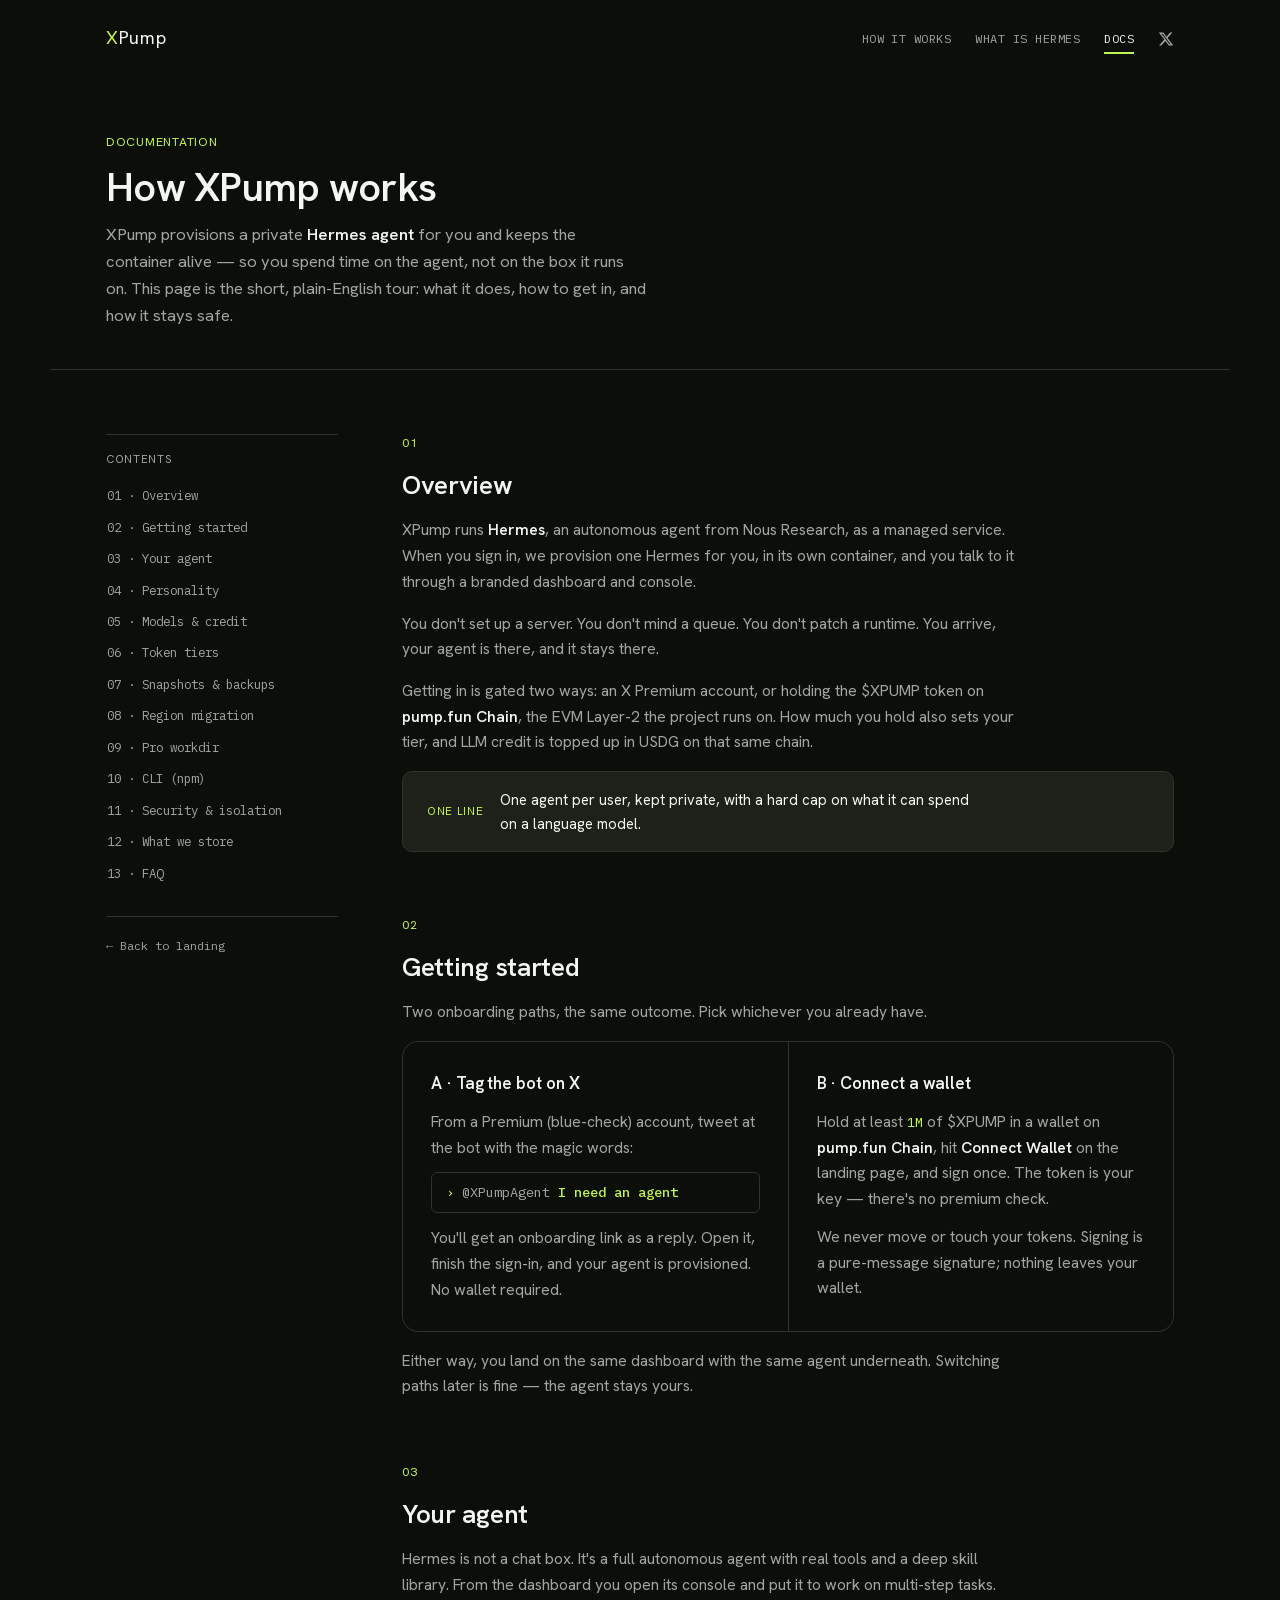
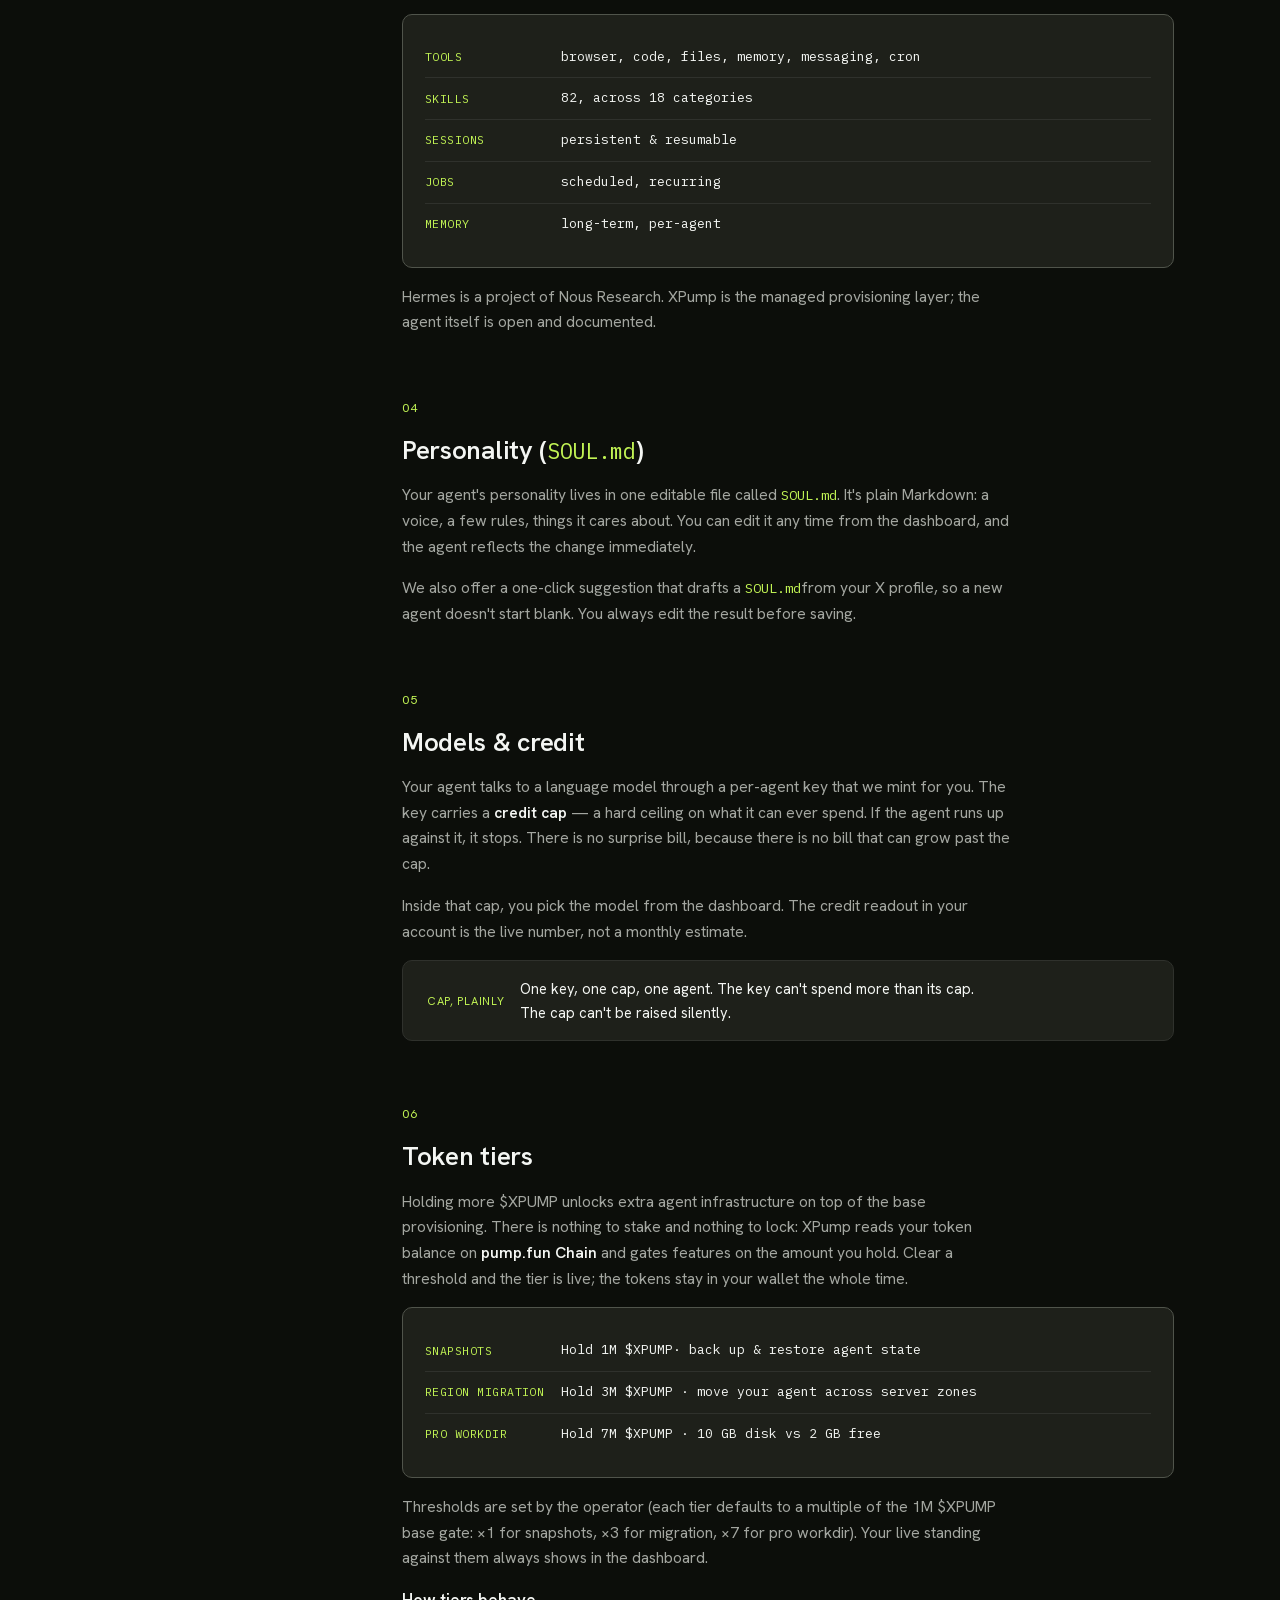
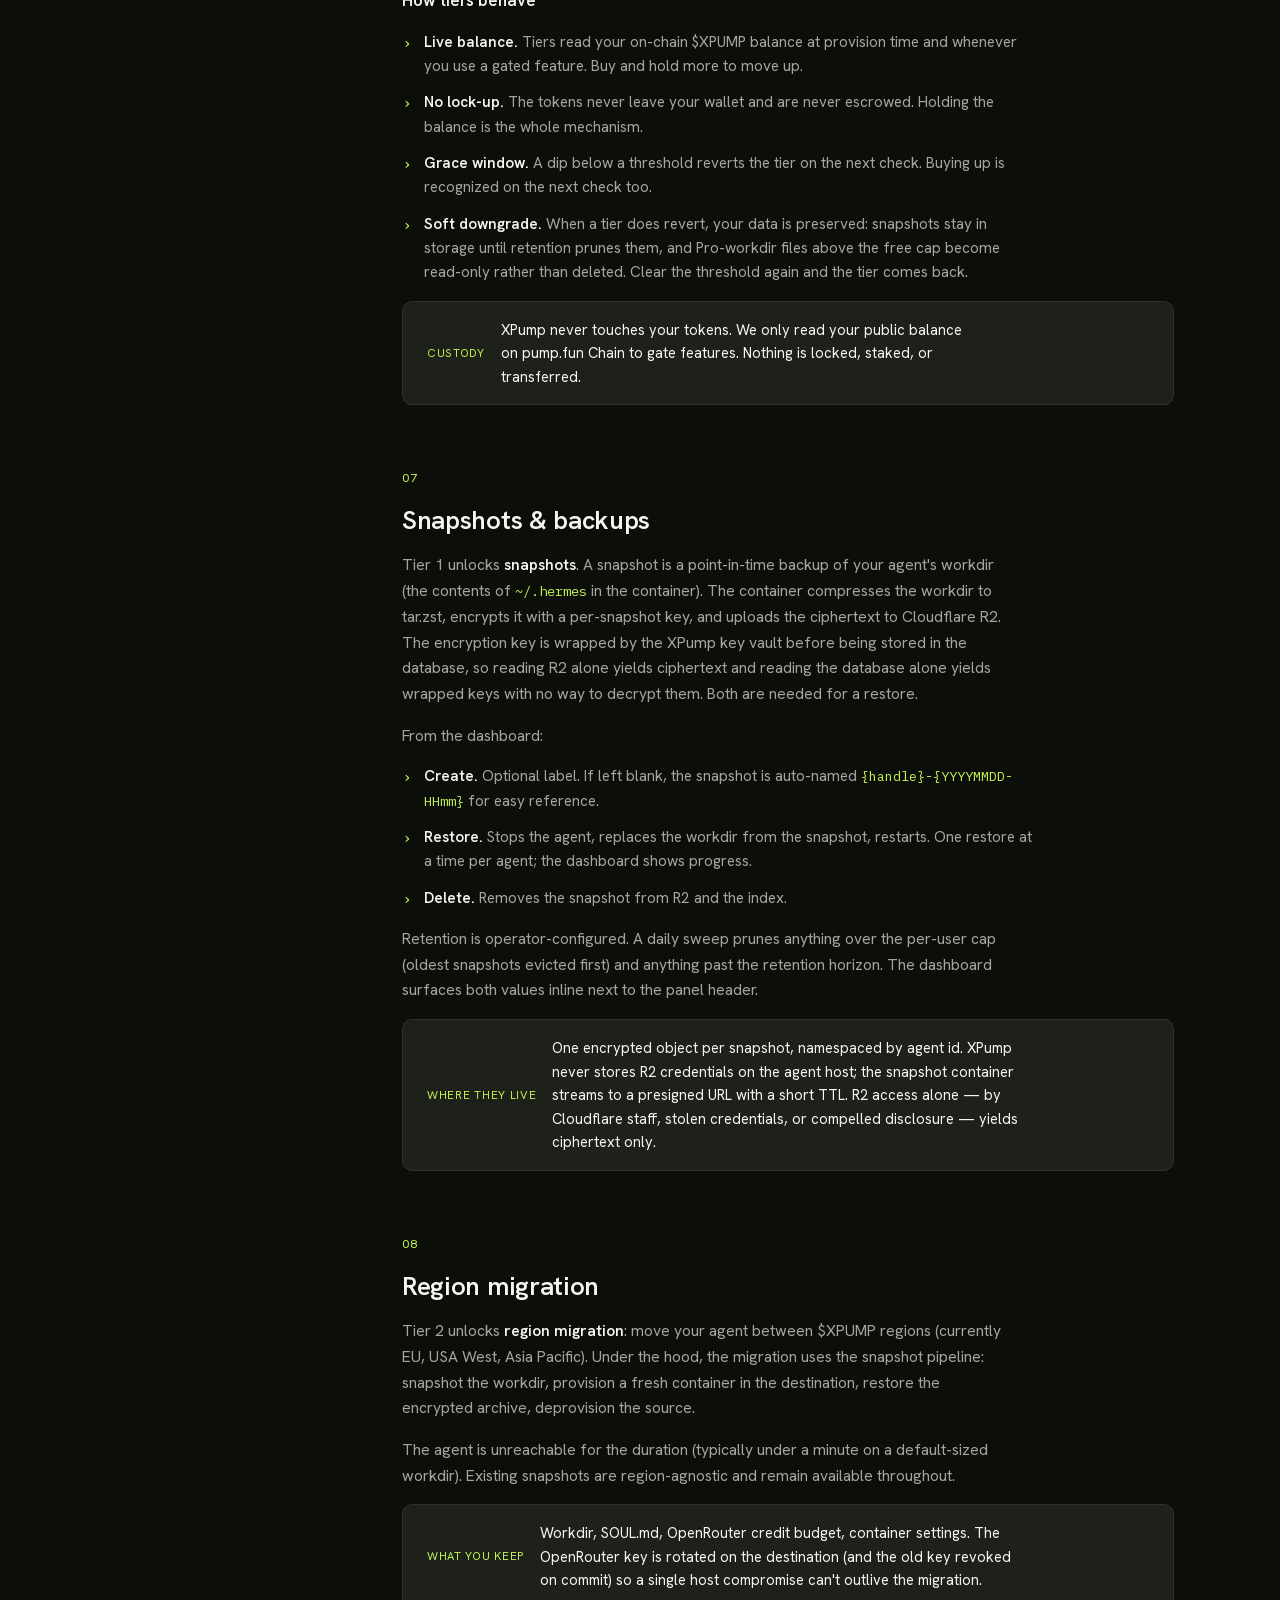
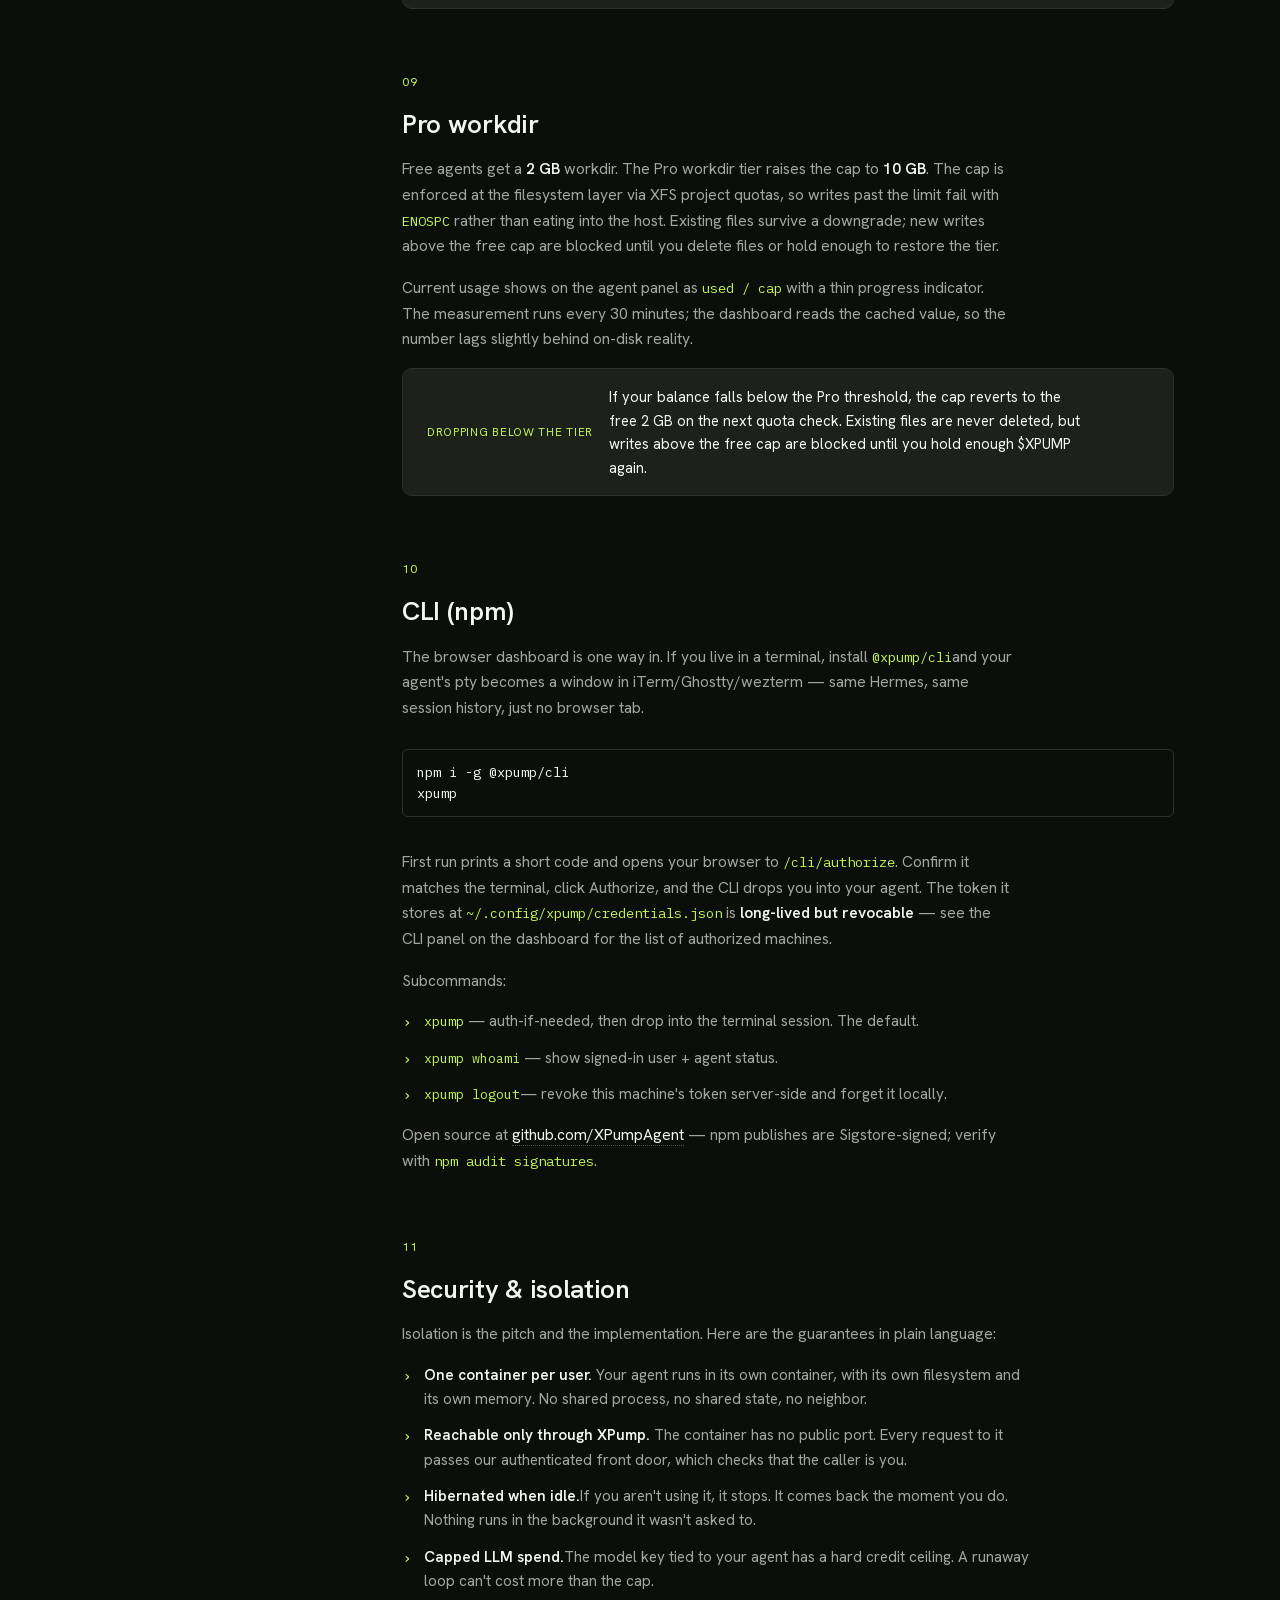
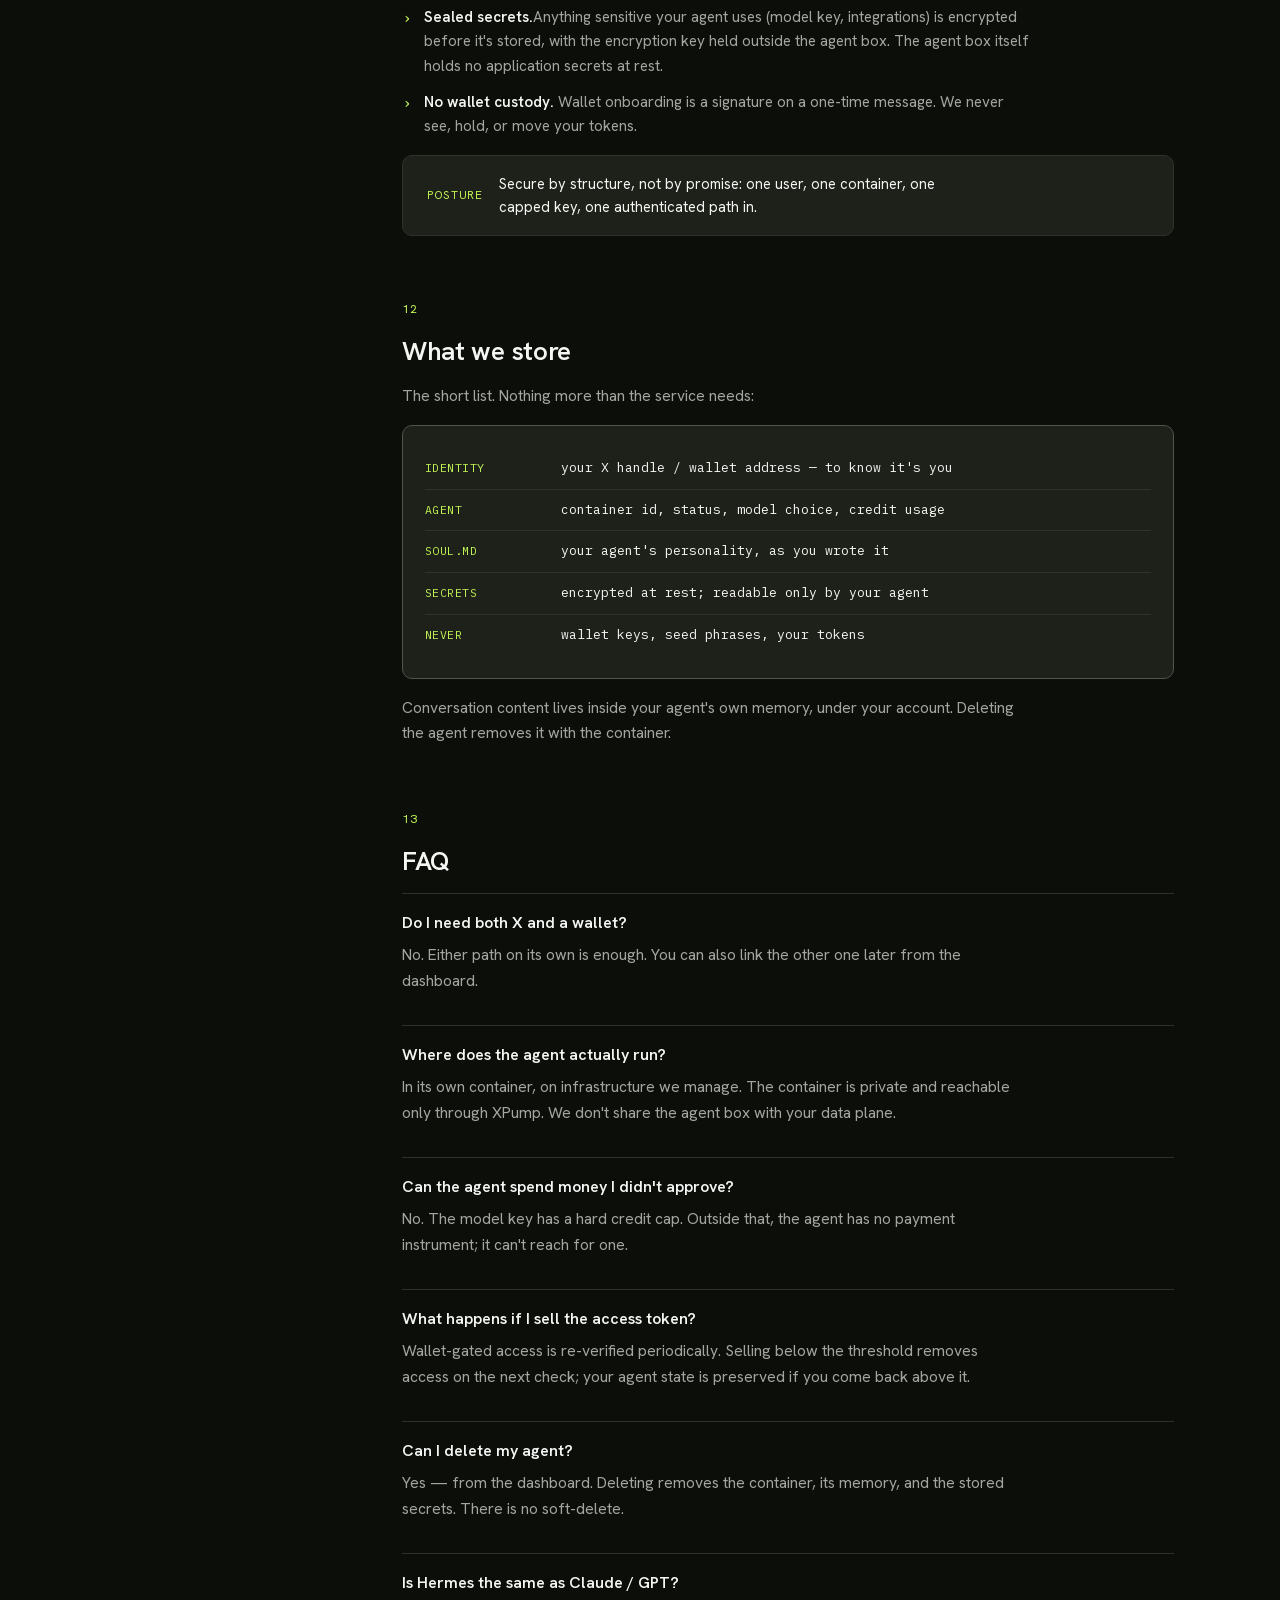
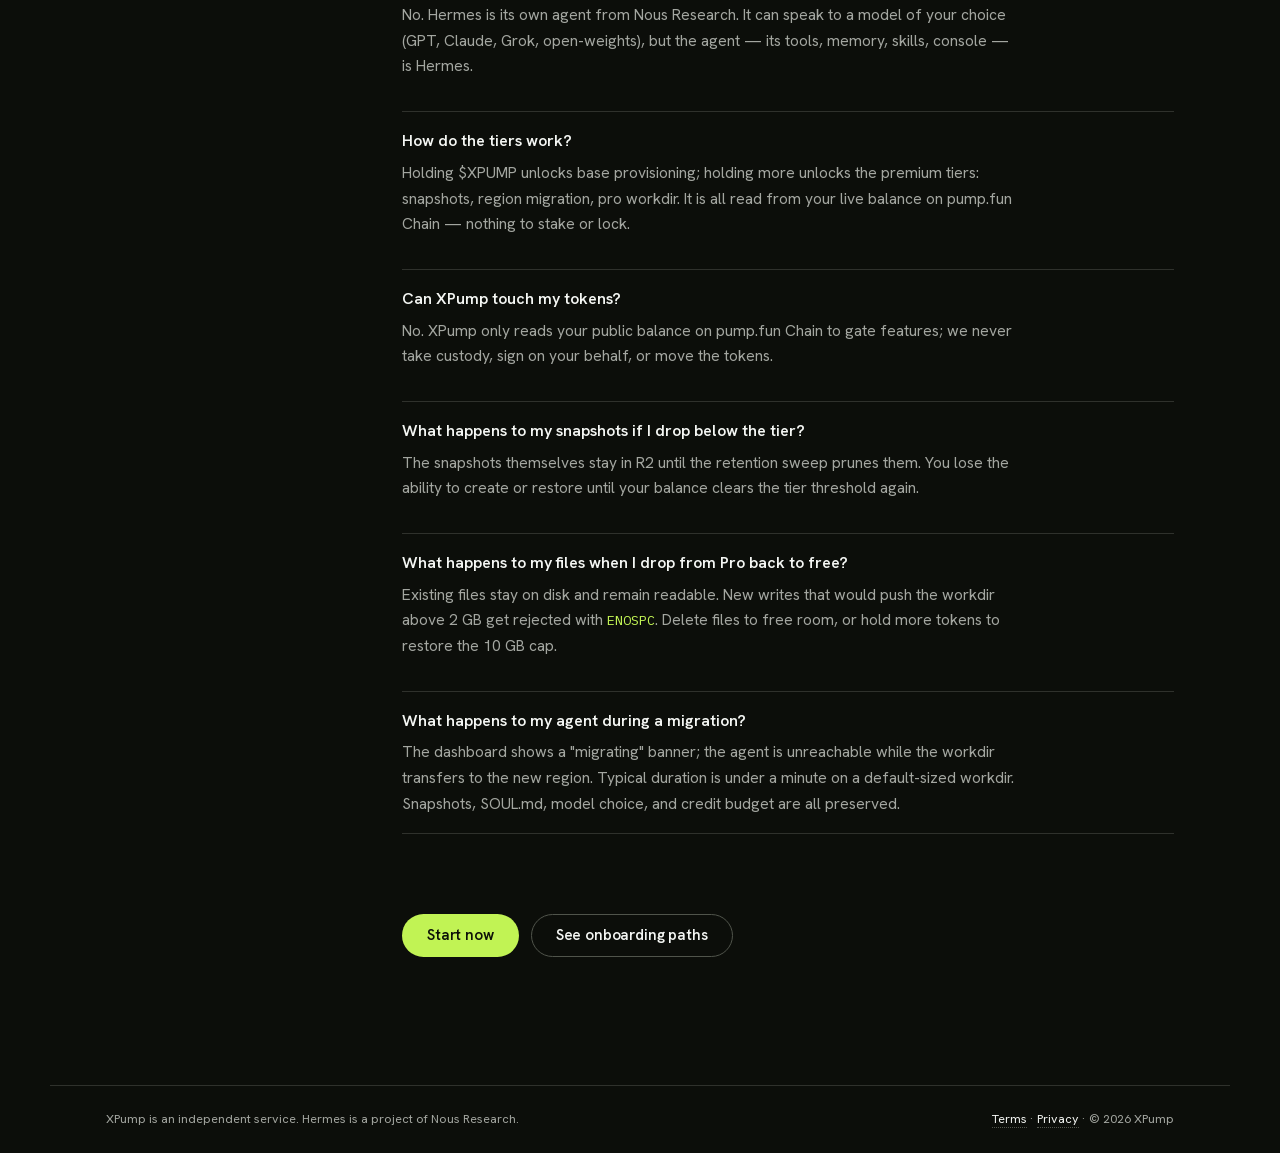
==== commit 92f7807c: "Fix rebranding issues with exact xHOOD casing" ====
--- a/docs.html
+++ b/docs.html
@@ -1,2 +1,2 @@
-<!DOCTYPE html><html lang="en" class="fraunces_7877c915-module__ORk6FW__variable hanken_grotesk_c3f95356-module__YCJwva__variable ibm_plex_mono_eeb4082b-module__5ENv4W__variable"><head><meta charSet="utf-8"><meta name="viewport" content="width=device-width, initial-scale=1"><link rel="preload" href="/_next/static/media/99e609270109b47d-s.p.16-z~2sp29ex6.woff2" as="font" crossorigin type="font/woff2"><link rel="preload" href="/_next/static/media/b67966e0b83b2cd0-s.p.04y9-s23ppywx.woff2" as="font" crossorigin type="font/woff2"><link rel="preload" href="/_next/static/media/c47649aa31f9e140-s.p.11uo_35nso9mn.woff2" as="font" crossorigin type="font/woff2"><link rel="preload" href="/_next/static/media/effe91970fc4db64-s.p.07ig5l8azj~hy.woff2" as="font" crossorigin type="font/woff2"><link rel="stylesheet" href="css/15z-kvc1j~0s2.css" data-precedence="next"><link rel="stylesheet" href="css/0jdm92vl4ps-e.css" data-precedence="next"><link rel="preload" as="script" fetchPriority="low" href="/_next/static/chunks/0~ym82pzuef0z.js"><script src="js/059yqiix4e8j8.js" async></script><script src="js/0x2_.f074g_5o.js" async></script><script src="js/0u0w.6p2kfwnw.js" async></script><script src="js/turbopack-0o85m4tms6i-5.js" async></script><script src="js/0_ber90-2-uiv.js" async></script><script src="js/0--7wq-l3jjgy.js" async></script><script src="js/02c.lx4oawe0h.js" async></script><script src="js/0m6~-lcce_hmq.js" async></script><meta name="next-size-adjust" content><title>Docs — XPump</title><meta name="description" content="How XPump works: onboarding, your agent, security and isolation, and FAQs."><link rel="icon" href="images/favicon.png"><link rel="apple-touch-icon" href="images/apple-touch-icon.png"><script src="js/03~yq9q893hmn.js" noModule></script></head><body><div hidden><!--$--><!--/$--></div><div class="docs-module____pzCG__page"><header class="docs-module____pzCG__shell docs-module____pzCG__header"><a class="docs-module____pzCG__brand" href="/"><b>X</b>Pump</a><nav class="docs-module____pzCG__nav"><a class="docs-module____pzCG__navLink" href="/#how">How it works</a><a class="docs-module____pzCG__navLink" href="/#what">What is Hermes</a><a class="docs-module____pzCG__navLink docs-module____pzCG__navActive" href="/docs">Docs</a><a class="docs-module____pzCG__iconLink" href="https://x.com/XPumpAgent" target="_blank" rel="noreferrer" aria-label="XPump on X"><svg viewBox="0 0 24 24" aria-hidden="true" fill="currentColor"><path d="M18.244 2.25h3.308l-7.227 8.26 8.502 11.24H16.17l-5.214-6.817L4.99 21.75H1.68l7.73-8.835L1.254 2.25H8.08l4.713 6.231zm-1.161 17.52h1.833L7.084 4.126H5.117z"/></svg></a></nav></header><div class="docs-module____pzCG__shell docs-module____pzCG__docHead"><span class="docs-module____pzCG__eyebrow">Documentation</span><h1 class="docs-module____pzCG__title">How XPump works</h1><p class="docs-module____pzCG__lede">XPump provisions a private <strong>Hermes agent</strong> for you and keeps the container alive — so you spend time on the agent, not on the box it runs on. This page is the short, plain-English tour: what it does, how to get in, and how it stays safe.</p></div><div class="docs-module____pzCG__shell docs-module____pzCG__layout"><aside class="docs-module____pzCG__toc" aria-label="Table of contents"><span class="docs-module____pzCG__tocLabel">Contents</span><ul class="docs-module____pzCG__tocList"><li><a class="docs-module____pzCG__tocLink" href="#overview">01 · Overview</a></li><li><a class="docs-module____pzCG__tocLink" href="#getting-started">02 · Getting started</a></li><li><a class="docs-module____pzCG__tocLink" href="#your-agent">03 · Your agent</a></li><li><a class="docs-module____pzCG__tocLink" href="#personality">04 · Personality</a></li><li><a class="docs-module____pzCG__tocLink" href="#models-credit">05 · Models &amp; credit</a></li><li><a class="docs-module____pzCG__tocLink" href="#tiers">06 · Token tiers</a></li><li><a class="docs-module____pzCG__tocLink" href="#snapshots">07 · Snapshots &amp; backups</a></li><li><a class="docs-module____pzCG__tocLink" href="#migration">08 · Region migration</a></li><li><a class="docs-module____pzCG__tocLink" href="#pro-workdir">09 · Pro workdir</a></li><li><a class="docs-module____pzCG__tocLink" href="#cli">10 · CLI (npm)</a></li><li><a class="docs-module____pzCG__tocLink" href="#security">11 · Security &amp; isolation</a></li><li><a class="docs-module____pzCG__tocLink" href="#privacy">12 · What we store</a></li><li><a class="docs-module____pzCG__tocLink" href="#faq">13 · FAQ</a></li></ul><div class="docs-module____pzCG__tocFoot"><a class="docs-module____pzCG__tocFootLink" href="/">← Back to landing</a></div></aside><main class="docs-module____pzCG__main"><section id="overview" class="docs-module____pzCG__section"><span class="docs-module____pzCG__sectionNum">01</span><h2 class="docs-module____pzCG__h2">Overview</h2><p>XPump runs <strong>Hermes</strong>, an autonomous agent from Nous Research, as a managed service. When you sign in, we provision one Hermes for you, in its own container, and you talk to it through a branded dashboard and console.</p><p>You don&#x27;t set up a server. You don&#x27;t mind a queue. You don&#x27;t patch a runtime. You arrive, your agent is there, and it stays there.</p><p>Getting in is gated two ways: an X Premium account, or holding the<!-- --> <!-- -->$xHOOD<!-- --> token on <strong>pump.fun Chain</strong>, the EVM Layer-2 the project runs on. How much you hold also sets your tier, and LLM credit is topped up in USDG on that same chain.</p><div class="docs-module____pzCG__callout"><span class="docs-module____pzCG__calloutLabel">One line</span><span class="docs-module____pzCG__calloutText">One agent per user, kept private, with a hard cap on what it can spend on a language model.</span></div></section><section id="getting-started" class="docs-module____pzCG__section"><span class="docs-module____pzCG__sectionNum">02</span><h2 class="docs-module____pzCG__h2">Getting started</h2><p>Two onboarding paths, the same outcome. Pick whichever you already have.</p><div class="docs-module____pzCG__paths"><div class="docs-module____pzCG__path"><h3 class="docs-module____pzCG__h3">A · Tag the bot on X</h3><p>From a Premium (blue-check) account, tweet at the bot with the magic words:</p><pre class="docs-module____pzCG__snippet"><span class="docs-module____pzCG__snipHandle">@<!-- -->XPumpAgent</span> <span class="docs-module____pzCG__snipCmd">I need an agent</span></pre><p>You&#x27;ll get an onboarding link as a reply. Open it, finish the sign-in, and your agent is provisioned. No wallet required.</p></div><div class="docs-module____pzCG__path"><h3 class="docs-module____pzCG__h3">B · Connect a wallet</h3><p>Hold at least <code>1M</code> of <!-- -->$xHOOD<!-- --> <!-- -->in a wallet on <b>pump.fun Chain</b>, hit<!-- --> <b>Connect Wallet</b> <!-- -->on the landing page, and sign once. The token is your key — there&#x27;s no premium check.</p><p class="docs-module____pzCG__muted">We never move or touch your tokens. Signing is a pure-message signature; nothing leaves your wallet.</p></div></div><p>Either way, you land on the same dashboard with the same agent underneath. Switching paths later is fine — the agent stays yours.</p></section><section id="your-agent" class="docs-module____pzCG__section"><span class="docs-module____pzCG__sectionNum">03</span><h2 class="docs-module____pzCG__h2">Your agent</h2><p>Hermes is not a chat box. It&#x27;s a full autonomous agent with real tools and a deep skill library. From the dashboard you open its console and put it to work on multi-step tasks.</p><div class="docs-module____pzCG__specFrame"><div class="docs-module____pzCG__specRow"><span class="docs-module____pzCG__specKey">TOOLS</span><span class="docs-module____pzCG__specVal">browser, code, files, memory, messaging, cron</span></div><div class="docs-module____pzCG__specRow"><span class="docs-module____pzCG__specKey">SKILLS</span><span class="docs-module____pzCG__specVal">82, across 18 categories</span></div><div class="docs-module____pzCG__specRow"><span class="docs-module____pzCG__specKey">SESSIONS</span><span class="docs-module____pzCG__specVal">persistent &amp; resumable</span></div><div class="docs-module____pzCG__specRow"><span class="docs-module____pzCG__specKey">JOBS</span><span class="docs-module____pzCG__specVal">scheduled, recurring</span></div><div class="docs-module____pzCG__specRow"><span class="docs-module____pzCG__specKey">MEMORY</span><span class="docs-module____pzCG__specVal">long-term, per-agent</span></div></div><p class="docs-module____pzCG__muted">Hermes is a project of Nous Research. XPump is the managed provisioning layer; the agent itself is open and documented.</p></section><section id="personality" class="docs-module____pzCG__section"><span class="docs-module____pzCG__sectionNum">04</span><h2 class="docs-module____pzCG__h2">Personality (<code>SOUL.md</code>)</h2><p>Your agent&#x27;s personality lives in one editable file called<!-- --> <code>SOUL.md</code>. It&#x27;s plain Markdown: a voice, a few rules, things it cares about. You can edit it any time from the dashboard, and the agent reflects the change immediately.</p><p>We also offer a one-click suggestion that drafts a<!-- --> <code>SOUL.md</code>from your X profile, so a new agent doesn&#x27;t start blank. You always edit the result before saving.</p></section><section id="models-credit" class="docs-module____pzCG__section"><span class="docs-module____pzCG__sectionNum">05</span><h2 class="docs-module____pzCG__h2">Models &amp; credit</h2><p>Your agent talks to a language model through a per-agent key that we mint for you. The key carries a <strong>credit cap</strong> <!-- -->— a hard ceiling on what it can ever spend. If the agent runs up against it, it stops. There is no surprise bill, because there is no bill that can grow past the cap.</p><p>Inside that cap, you pick the model from the dashboard. The credit readout in your account is the live number, not a monthly estimate.</p><div class="docs-module____pzCG__callout"><span class="docs-module____pzCG__calloutLabel">Cap, plainly</span><span class="docs-module____pzCG__calloutText">One key, one cap, one agent. The key can&#x27;t spend more than its cap. The cap can&#x27;t be raised silently.</span></div></section><section id="tiers" class="docs-module____pzCG__section"><span class="docs-module____pzCG__sectionNum">06</span><h2 class="docs-module____pzCG__h2">Token tiers</h2><p>Holding more <!-- -->$xHOOD<!-- --> unlocks extra agent infrastructure on top of the base provisioning. There is nothing to stake and nothing to lock: XPump reads your token balance on<!-- --> <strong>pump.fun Chain</strong> and gates features on the amount you hold. Clear a threshold and the tier is live; the tokens stay in your wallet the whole time.</p><div class="docs-module____pzCG__specFrame"><div class="docs-module____pzCG__specRow"><span class="docs-module____pzCG__specKey">Snapshots</span><span class="docs-module____pzCG__specVal">Hold <!-- -->1M<!-- --> <!-- -->$xHOOD<!-- -->· back up &amp; restore agent state</span></div><div class="docs-module____pzCG__specRow"><span class="docs-module____pzCG__specKey">Region migration</span><span class="docs-module____pzCG__specVal">Hold <!-- -->3M<!-- --> <!-- -->$xHOOD<!-- --> · move your agent across server zones</span></div><div class="docs-module____pzCG__specRow"><span class="docs-module____pzCG__specKey">Pro workdir</span><span class="docs-module____pzCG__specVal">Hold <!-- -->7M<!-- --> <!-- -->$xHOOD<!-- --> · 10 GB disk vs 2 GB free</span></div></div><p>Thresholds are set by the operator (each tier defaults to a multiple of the <!-- -->1M<!-- --> <!-- -->$xHOOD<!-- --> <!-- -->base gate: ×1 for snapshots, ×3 for migration, ×7 for pro workdir). Your live standing against them always shows in the dashboard.</p><h3 class="docs-module____pzCG__h3">How tiers behave</h3><ul class="docs-module____pzCG__bullets"><li><b>Live balance.</b> Tiers read your on-chain <!-- -->$xHOOD<!-- --> <!-- -->balance at provision time and whenever you use a gated feature. Buy and hold more to move up.</li><li><b>No lock-up.</b> The tokens never leave your wallet and are never escrowed. Holding the balance is the whole mechanism.</li><li><b>Grace window.</b> <!-- -->A dip below a threshold reverts the tier on the next check. Buying up is recognized on the next check too.</li><li><b>Soft downgrade.</b> When a tier does revert, your data is preserved: snapshots stay in storage until retention prunes them, and Pro-workdir files above the free cap become read-only rather than deleted. Clear the threshold again and the tier comes back.</li></ul><div class="docs-module____pzCG__callout"><span class="docs-module____pzCG__calloutLabel">Custody</span><span class="docs-module____pzCG__calloutText">XPump never touches your tokens. We only read your public balance on pump.fun Chain to gate features. Nothing is locked, staked, or transferred.</span></div></section><section id="snapshots" class="docs-module____pzCG__section"><span class="docs-module____pzCG__sectionNum">07</span><h2 class="docs-module____pzCG__h2">Snapshots &amp; backups</h2><p>Tier 1 unlocks <strong>snapshots</strong>. A snapshot is a point-in-time backup of your agent&#x27;s workdir (the contents of <code>~/.hermes</code> in the container). The container compresses the workdir to tar.zst, encrypts it with a per-snapshot key, and uploads the ciphertext to Cloudflare R2. The encryption key is wrapped by the XPump key vault before being stored in the database, so reading R2 alone yields ciphertext and reading the database alone yields wrapped keys with no way to decrypt them. Both are needed for a restore.</p><p>From the dashboard:</p><ul class="docs-module____pzCG__bullets"><li><b>Create.</b> Optional label. If left blank, the snapshot is auto-named<!-- --> <code>{handle}-{YYYYMMDD-HHmm}</code> for easy reference.</li><li><b>Restore.</b> Stops the agent, replaces the workdir from the snapshot, restarts. One restore at a time per agent; the dashboard shows progress.</li><li><b>Delete.</b> Removes the snapshot from R2 and the index.</li></ul><p>Retention is operator-configured. A daily sweep prunes anything over the per-user cap (oldest snapshots evicted first) and anything past the retention horizon. The dashboard surfaces both values inline next to the panel header.</p><div class="docs-module____pzCG__callout"><span class="docs-module____pzCG__calloutLabel">Where they live</span><span class="docs-module____pzCG__calloutText">One encrypted object per snapshot, namespaced by agent id. XPump never stores R2 credentials on the agent host; the snapshot container streams to a presigned URL with a short TTL. R2 access alone — by Cloudflare staff, stolen credentials, or compelled disclosure — yields ciphertext only.</span></div></section><section id="migration" class="docs-module____pzCG__section"><span class="docs-module____pzCG__sectionNum">08</span><h2 class="docs-module____pzCG__h2">Region migration</h2><p>Tier 2 unlocks <strong>region migration</strong>: move your agent between <!-- -->$xHOOD<!-- --> regions (currently EU, USA West, Asia Pacific). Under the hood, the migration uses the snapshot pipeline: snapshot the workdir, provision a fresh container in the destination, restore the encrypted archive, deprovision the source.</p><p>The agent is unreachable for the duration (typically under a minute on a default-sized workdir). Existing snapshots are region-agnostic and remain available throughout.</p><div class="docs-module____pzCG__callout"><span class="docs-module____pzCG__calloutLabel">What you keep</span><span class="docs-module____pzCG__calloutText">Workdir, SOUL.md, OpenRouter credit budget, container settings. The OpenRouter key is rotated on the destination (and the old key revoked on commit) so a single host compromise can&#x27;t outlive the migration.</span></div></section><section id="pro-workdir" class="docs-module____pzCG__section"><span class="docs-module____pzCG__sectionNum">09</span><h2 class="docs-module____pzCG__h2">Pro workdir</h2><p>Free agents get a <strong>2 GB</strong> workdir. The Pro workdir tier raises the cap to <strong>10 GB</strong>. The cap is enforced at the filesystem layer via XFS project quotas, so writes past the limit fail with <code>ENOSPC</code> rather than eating into the host. Existing files survive a downgrade; new writes above the free cap are blocked until you delete files or hold enough to restore the tier.</p><p>Current usage shows on the agent panel as<!-- --> <code>used / cap</code> with a thin progress indicator. The measurement runs every 30 minutes; the dashboard reads the cached value, so the number lags slightly behind on-disk reality.</p><div class="docs-module____pzCG__callout"><span class="docs-module____pzCG__calloutLabel">Dropping below the tier</span><span class="docs-module____pzCG__calloutText">If your balance falls below the Pro threshold, the cap reverts to the free 2 GB<!-- --> on the next quota check<!-- -->. Existing files are never deleted, but writes above the free cap are blocked until you hold enough <!-- -->$xHOOD<!-- --> again.</span></div></section><section id="cli" class="docs-module____pzCG__section"><span class="docs-module____pzCG__sectionNum">10</span><h2 class="docs-module____pzCG__h2">CLI (npm)</h2><p>The browser dashboard is one way in. If you live in a terminal, install <code>@xpump/cli</code>and your agent&#x27;s pty becomes a window in iTerm/Ghostty/wezterm — same Hermes, same session history, just no browser tab.</p><pre class="docs-module____pzCG__code">npm i -g @xpump/cli
-xpump</pre><p>First run prints a short code and opens your browser to<!-- --> <code>/cli/authorize</code>. Confirm it matches the terminal, click Authorize, and the CLI drops you into your agent. The token it stores at<!-- --> <code>~/.config/xpump/credentials.json</code> is<!-- --> <strong>long-lived but revocable</strong> — see the CLI panel on the dashboard for the list of authorized machines.</p><p>Subcommands:</p><ul class="docs-module____pzCG__bullets"><li><code>xpump</code> — auth-if-needed, then drop into the terminal session. The default.</li><li><code>xpump whoami</code> — show signed-in user + agent status.</li><li><code>xpump logout</code>— revoke this machine&#x27;s token server-side and forget it locally.</li></ul><p class="docs-module____pzCG__muted">Open source at<!-- --> <a class="docs-module____pzCG__inline" href="https://github.com/XPumpAgent" target="_blank" rel="noreferrer">github.com/XPumpAgent</a> — <!-- -->npm publishes are Sigstore-signed; verify with<!-- --> <code>npm audit signatures</code>.</p></section><section id="security" class="docs-module____pzCG__section"><span class="docs-module____pzCG__sectionNum">11</span><h2 class="docs-module____pzCG__h2">Security &amp; isolation</h2><p>Isolation is the pitch and the implementation. Here are the guarantees in plain language:</p><ul class="docs-module____pzCG__bullets"><li><b>One container per user.</b> Your agent runs in its own container, with its own filesystem and its own memory. No shared process, no shared state, no neighbor.</li><li><b>Reachable only through XPump.</b> The container has no public port. Every request to it passes our authenticated front door, which checks that the caller is you.</li><li><b>Hibernated when idle.</b>If you aren&#x27;t using it, it stops. It comes back the moment you do. Nothing runs in the background it wasn&#x27;t asked to.</li><li><b>Capped LLM spend.</b>The model key tied to your agent has a hard credit ceiling. A runaway loop can&#x27;t cost more than the cap.</li><li><b>Sealed secrets.</b>Anything sensitive your agent uses (model key, integrations) is encrypted before it&#x27;s stored, with the encryption key held outside the agent box. The agent box itself holds no application secrets at rest.</li><li><b>No wallet custody.</b> Wallet onboarding is a signature on a one-time message. We never see, hold, or move your tokens.</li></ul><div class="docs-module____pzCG__callout"><span class="docs-module____pzCG__calloutLabel">Posture</span><span class="docs-module____pzCG__calloutText">Secure by structure, not by promise: one user, one container, one capped key, one authenticated path in.</span></div></section><section id="privacy" class="docs-module____pzCG__section"><span class="docs-module____pzCG__sectionNum">12</span><h2 class="docs-module____pzCG__h2">What we store</h2><p>The short list. Nothing more than the service needs:</p><div class="docs-module____pzCG__specFrame"><div class="docs-module____pzCG__specRow"><span class="docs-module____pzCG__specKey">IDENTITY</span><span class="docs-module____pzCG__specVal">your X handle / wallet address — to know it&#x27;s you</span></div><div class="docs-module____pzCG__specRow"><span class="docs-module____pzCG__specKey">AGENT</span><span class="docs-module____pzCG__specVal">container id, status, model choice, credit usage</span></div><div class="docs-module____pzCG__specRow"><span class="docs-module____pzCG__specKey">SOUL.md</span><span class="docs-module____pzCG__specVal">your agent&#x27;s personality, as you wrote it</span></div><div class="docs-module____pzCG__specRow"><span class="docs-module____pzCG__specKey">SECRETS</span><span class="docs-module____pzCG__specVal">encrypted at rest; readable only by your agent</span></div><div class="docs-module____pzCG__specRow"><span class="docs-module____pzCG__specKey">NEVER</span><span class="docs-module____pzCG__specVal">wallet keys, seed phrases, your tokens</span></div></div><p class="docs-module____pzCG__muted">Conversation content lives inside your agent&#x27;s own memory, under your account. Deleting the agent removes it with the container.</p></section><section id="faq" class="docs-module____pzCG__section"><span class="docs-module____pzCG__sectionNum">13</span><h2 class="docs-module____pzCG__h2">FAQ</h2><div class="docs-module____pzCG__qa"><h3 class="docs-module____pzCG__q">Do I need both X and a wallet?</h3><p class="docs-module____pzCG__a">No. Either path on its own is enough. You can also link the other one later from the dashboard.</p></div><div class="docs-module____pzCG__qa"><h3 class="docs-module____pzCG__q">Where does the agent actually run?</h3><p class="docs-module____pzCG__a">In its own container, on infrastructure we manage. The container is private and reachable only through XPump. We don&#x27;t share the agent box with your data plane.</p></div><div class="docs-module____pzCG__qa"><h3 class="docs-module____pzCG__q">Can the agent spend money I didn&#x27;t approve?</h3><p class="docs-module____pzCG__a">No. The model key has a hard credit cap. Outside that, the agent has no payment instrument; it can&#x27;t reach for one.</p></div><div class="docs-module____pzCG__qa"><h3 class="docs-module____pzCG__q">What happens if I sell the access token?</h3><p class="docs-module____pzCG__a">Wallet-gated access is re-verified periodically. Selling below the threshold removes access on the next check; your agent state is preserved if you come back above it.</p></div><div class="docs-module____pzCG__qa"><h3 class="docs-module____pzCG__q">Can I delete my agent?</h3><p class="docs-module____pzCG__a">Yes — from the dashboard. Deleting removes the container, its memory, and the stored secrets. There is no soft-delete.</p></div><div class="docs-module____pzCG__qa"><h3 class="docs-module____pzCG__q">Is Hermes the same as Claude / GPT?</h3><p class="docs-module____pzCG__a">No. Hermes is its own agent from Nous Research. It can speak to a model of your choice (GPT, Claude, Grok, open-weights), but the agent — its tools, memory, skills, console — is Hermes.</p></div><div class="docs-module____pzCG__qa"><h3 class="docs-module____pzCG__q">How do the tiers work?</h3><p class="docs-module____pzCG__a">Holding <!-- -->$xHOOD<!-- --> unlocks base provisioning; holding more unlocks the premium tiers: snapshots, region migration, pro workdir. It is all read from your live balance on pump.fun Chain — nothing to stake or lock.</p></div><div class="docs-module____pzCG__qa"><h3 class="docs-module____pzCG__q">Can XPump touch my tokens?</h3><p class="docs-module____pzCG__a">No. XPump only reads your public balance on pump.fun Chain to gate features; we never take custody, sign on your behalf, or move the tokens.</p></div><div class="docs-module____pzCG__qa"><h3 class="docs-module____pzCG__q">What happens to my snapshots if I drop below the tier?</h3><p class="docs-module____pzCG__a">The snapshots themselves stay in R2 until the retention sweep prunes them. You lose the ability to create or restore until your balance clears the tier threshold again.</p></div><div class="docs-module____pzCG__qa"><h3 class="docs-module____pzCG__q">What happens to my files when I drop from Pro back to free?</h3><p class="docs-module____pzCG__a">Existing files stay on disk and remain readable. New writes that would push the workdir above 2 GB get rejected with<!-- --> <code>ENOSPC</code>. Delete files to free room, or hold more tokens to restore the 10 GB cap.</p></div><div class="docs-module____pzCG__qa"><h3 class="docs-module____pzCG__q">What happens to my agent during a migration?</h3><p class="docs-module____pzCG__a">The dashboard shows a &quot;migrating&quot; banner; the agent is unreachable while the workdir transfers to the new region. Typical duration is under a minute on a default-sized workdir. Snapshots, SOUL.md, model choice, and credit budget are all preserved.</p></div></section><div class="docs-module____pzCG__bottomCta"><a class="btn btn--primary" href="/">Start now</a><a class="btn btn--ghost" href="/#how">See onboarding paths</a></div></main></div><footer class="docs-module____pzCG__shell docs-module____pzCG__footer"><span>XPump is an independent service. Hermes is a project of Nous Research.</span><span><a class="docs-module____pzCG__inline" href="/terms">Terms</a> · <a class="docs-module____pzCG__inline" href="/privacy">Privacy</a> · © <!-- -->2026<!-- --> XPump</span></footer></div><!--$--><!--/$--><script src="js/0~ym82pzuef0z.js" id="_R_" async></script><script>(self.__next_f=self.__next_f||[]).push([0])</script><script>self.__next_f.push([1,"1:\"$Sreact.fragment\"\n2:I[902268,[\"/_next/static/chunks/0_ber90-2-uiv.js\",\"/_next/static/chunks/0--7wq-l3jjgy.js\",\"/_next/static/chunks/02c.lx4oawe0h.js\",\"/_next/static/chunks/0m6~-lcce_hmq.js\"],\"Providers\"]\n3:I[876555,[\"/_next/static/chunks/0_ber90-2-uiv.js\",\"/_next/static/chunks/0--7wq-l3jjgy.js\",\"/_next/static/chunks/02c.lx4oawe0h.js\",\"/_next/static/chunks/0m6~-lcce_hmq.js\"],\"default\"]\n4:I[476314,[\"/_next/static/chunks/0_ber90-2-uiv.js\",\"/_next/static/chunks/0--7wq-l3jjgy.js\",\"/_next/static/chunks/02c.lx4oawe0h.js\",\"/_next/static/chunks/0m6~-lcce_hmq.js\"],\"default\"]\nc:I[642761,[\"/_next/static/chunks/0_ber90-2-uiv.js\",\"/_next/static/chunks/0--7wq-l3jjgy.js\",\"/_next/static/chunks/02c.lx4oawe0h.js\",\"/_next/static/chunks/0m6~-lcce_hmq.js\"],\"default\",1]\n:HL[\"/_next/static/chunks/15z-kvc1j~0s2.css\",\"style\"]\n:HL[\"/_next/static/media/99e609270109b47d-s.p.16-z~2sp29ex6.woff2\",\"font\",{\"crossOrigin\":\"\",\"type\":\"font/woff2\"}]\n:HL[\"/_next/static/media/b67966e0b83b2cd0-s.p.04y9-s23ppywx.woff2\",\"font\",{\"crossOrigin\":\"\",\"type\":\"font/woff2\"}]\n:HL[\"/_next/static/media/c47649aa31f9e140-s.p.11uo_35nso9mn.woff2\",\"font\",{\"crossOrigin\":\"\",\"type\":\"font/woff2\"}]\n:HL[\"/_next/static/media/effe91970fc4db64-s.p.07ig5l8azj~hy.woff2\",\"font\",{\"crossOrigin\":\"\",\"type\":\"font/woff2\"}]\n:HL[\"/_next/static/chunks/0jdm92vl4ps-e.css\",\"style\"]\n"])</script><script>self.__next_f.push([1,"0:{\"P\":null,\"c\":[\"\",\"docs\"],\"q\":\"\",\"i\":false,\"f\":[[[\"\",{\"children\":[\"docs\",{\"children\":[\"__PAGE__\",{}]}]},\"$undefined\",\"$undefined\",16],[[\"$\",\"$1\",\"c\",{\"children\":[[[\"$\",\"link\",\"0\",{\"rel\":\"stylesheet\",\"href\":\"/_next/static/chunks/15z-kvc1j~0s2.css\",\"precedence\":\"next\",\"crossOrigin\":\"$undefined\",\"nonce\":\"$undefined\"}],[\"$\",\"script\",\"script-0\",{\"src\":\"/_next/static/chunks/0_ber90-2-uiv.js\",\"async\":true,\"nonce\":\"$undefined\"}],[\"$\",\"script\",\"script-1\",{\"src\":\"/_next/static/chunks/0--7wq-l3jjgy.js\",\"async\":true,\"nonce\":\"$undefined\"}],[\"$\",\"script\",\"script-2\",{\"src\":\"/_next/static/chunks/02c.lx4oawe0h.js\",\"async\":true,\"nonce\":\"$undefined\"}],[\"$\",\"script\",\"script-3\",{\"src\":\"/_next/static/chunks/0m6~-lcce_hmq.js\",\"async\":true,\"nonce\":\"$undefined\"}]],[\"$\",\"html\",null,{\"lang\":\"en\",\"className\":\"fraunces_7877c915-module__ORk6FW__variable hanken_grotesk_c3f95356-module__YCJwva__variable ibm_plex_mono_eeb4082b-module__5ENv4W__variable\",\"children\":[\"$\",\"body\",null,{\"children\":[\"$\",\"$L2\",null,{\"children\":[\"$\",\"$L3\",null,{\"parallelRouterKey\":\"children\",\"error\":\"$undefined\",\"errorStyles\":\"$undefined\",\"errorScripts\":\"$undefined\",\"template\":[\"$\",\"$L4\",null,{}],\"templateStyles\":\"$undefined\",\"templateScripts\":\"$undefined\",\"notFound\":[[[\"$\",\"title\",null,{\"children\":\"404: This page could not be found.\"}],[\"$\",\"div\",null,{\"style\":{\"fontFamily\":\"system-ui,\\\"Segoe UI\\\",Roboto,Helvetica,Arial,sans-serif,\\\"Apple Color Emoji\\\",\\\"Segoe UI Emoji\\\"\",\"height\":\"100vh\",\"textAlign\":\"center\",\"display\":\"flex\",\"flexDirection\":\"column\",\"alignItems\":\"center\",\"justifyContent\":\"center\"},\"children\":[\"$\",\"div\",null,{\"children\":[[\"$\",\"style\",null,{\"dangerouslySetInnerHTML\":{\"__html\":\"body{color:#000;background:#fff;margin:0}.next-error-h1{border-right:1px solid rgba(0,0,0,.3)}@media (prefers-color-scheme:dark){body{color:#fff;background:#000}.next-error-h1{border-right:1px solid rgba(255,255,255,.3)}}\"}}],[\"$\",\"h1\",null,{\"className\":\"next-error-h1\",\"style\":{\"display\":\"inline-block\",\"margin\":\"0 20px 0 0\",\"padding\":\"0 23px 0 0\",\"fontSize\":24,\"fontWeight\":500,\"verticalAlign\":\"top\",\"lineHeight\":\"49px\"},\"children\":404}],[\"$\",\"div\",null,{\"style\":{\"display\":\"inline-block\"},\"children\":[\"$\",\"h2\",null,{\"style\":{\"fontSize\":14,\"fontWeight\":400,\"lineHeight\":\"49px\",\"margin\":0},\"children\":\"This page could not be found.\"}]}]]}]}]],[]],\"forbidden\":\"$undefined\",\"unauthorized\":\"$undefined\"}]}]}]}]]}],{\"children\":[[\"$\",\"$1\",\"c\",{\"children\":[null,[\"$\",\"$L3\",null,{\"parallelRouterKey\":\"children\",\"error\":\"$undefined\",\"errorStyles\":\"$undefined\",\"errorScripts\":\"$undefined\",\"template\":[\"$\",\"$L4\",null,{}],\"templateStyles\":\"$undefined\",\"templateScripts\":\"$undefined\",\"notFound\":\"$undefined\",\"forbidden\":\"$undefined\",\"unauthorized\":\"$undefined\"}]]}],{\"children\":[[\"$\",\"$1\",\"c\",{\"children\":[[\"$\",\"div\",null,{\"className\":\"docs-module____pzCG__page\",\"children\":[[\"$\",\"header\",null,{\"className\":\"docs-module____pzCG__shell docs-module____pzCG__header\",\"children\":[[\"$\",\"a\",null,{\"className\":\"docs-module____pzCG__brand\",\"href\":\"/\",\"children\":[[\"$\",\"b\",null,{\"children\":\"x\"}],\"Hood\"]}],[\"$\",\"nav\",null,{\"className\":\"docs-module____pzCG__nav\",\"children\":[[\"$\",\"a\",null,{\"className\":\"docs-module____pzCG__navLink\",\"href\":\"/#how\",\"children\":\"How it works\"}],[\"$\",\"a\",null,{\"className\":\"docs-module____pzCG__navLink\",\"href\":\"/#what\",\"children\":\"What is Hermes\"}],[\"$\",\"a\",null,{\"className\":\"docs-module____pzCG__navLink docs-module____pzCG__navActive\",\"href\":\"/docs\",\"children\":\"Docs\"}],[\"$\",\"a\",null,{\"className\":\"docs-module____pzCG__iconLink\",\"href\":\"https://x.com/XPumpAgent\",\"target\":\"_blank\",\"rel\":\"noreferrer\",\"aria-label\":\"XPump on X\",\"children\":[\"$\",\"svg\",null,{\"className\":\"$undefined\",\"viewBox\":\"0 0 24 24\",\"aria-hidden\":\"true\",\"fill\":\"currentColor\",\"children\":[\"$\",\"path\",null,{\"d\":\"M18.244 2.25h3.308l-7.227 8.26 8.502 11.24H16.17l-5.214-6.817L4.99 21.75H1.68l7.73-8.835L1.254 2.25H8.08l4.713 6.231zm-1.161 17.52h1.833L7.084 4.126H5.117z\"}]}]}]]}]]}],[\"$\",\"div\",null,{\"className\":\"docs-module____pzCG__shell docs-module____pzCG__docHead\",\"children\":[[\"$\",\"span\",null,{\"className\":\"docs-module____pzCG__eyebrow\",\"children\":\"Documentation\"}],[\"$\",\"h1\",null,{\"className\":\"docs-module____pzCG__title\",\"children\":\"How XPump works\"}],[\"$\",\"p\",null,{\"className\":\"docs-module____pzCG__lede\",\"children\":[\"XPump provisions a private \",[\"$\",\"strong\",null,{\"children\":\"Hermes agent\"}],\" for you and keeps the container alive — so you spend time on the agent, not on the box it runs on. This page is the short, plain-English tour: what it does, how to get in, and how it stays safe.\"]}]]}],[\"$\",\"div\",null,{\"className\":\"docs-module____pzCG__shell docs-module____pzCG__layout\",\"children\":[\"$L5\",\"$L6\"]}],\"$L7\"]}],[\"$L8\"],\"$L9\"]}],{},null,false,null]},null,false,\"$@a\"]},null,false,null],\"$Lb\",false]],\"m\":\"$undefined\",\"G\":[\"$c\",[\"$Ld\"]],\"S\":true,\"h\":null,\"s\":\"$undefined\",\"l\":\"$undefined\",\"p\":\"$undefined\",\"d\":\"$undefined\",\"b\":\"dWIB5uftfRIkLp02Ra8fZ\"}\n"])</script><script>self.__next_f.push([1,"1f:I[999674,[\"/_next/static/chunks/0_ber90-2-uiv.js\",\"/_next/static/chunks/0--7wq-l3jjgy.js\",\"/_next/static/chunks/02c.lx4oawe0h.js\",\"/_next/static/chunks/0m6~-lcce_hmq.js\"],\"OutletBoundary\"]\n20:\"$Sreact.suspense\"\n23:I[999674,[\"/_next/static/chunks/0_ber90-2-uiv.js\",\"/_next/static/chunks/0--7wq-l3jjgy.js\",\"/_next/static/chunks/02c.lx4oawe0h.js\",\"/_next/static/chunks/0m6~-lcce_hmq.js\"],\"ViewportBoundary\"]\n25:I[999674,[\"/_next/static/chunks/0_ber90-2-uiv.js\",\"/_next/static/chunks/0--7wq-l3jjgy.js\",\"/_next/static/chunks/02c.lx4oawe0h.js\",\"/_next/static/chunks/0m6~-lcce_hmq.js\"],\"MetadataBoundary\"]\n"])</script><script>self.__next_f.push([1,"5:[\"$\",\"aside\",null,{\"className\":\"docs-module____pzCG__toc\",\"aria-label\":\"Table of contents\",\"children\":[[\"$\",\"span\",null,{\"className\":\"docs-module____pzCG__tocLabel\",\"children\":\"Contents\"}],[\"$\",\"ul\",null,{\"className\":\"docs-module____pzCG__tocList\",\"children\":[[\"$\",\"li\",\"overview\",{\"children\":[\"$\",\"a\",null,{\"className\":\"docs-module____pzCG__tocLink\",\"href\":\"#overview\",\"children\":\"01 · Overview\"}]}],[\"$\",\"li\",\"getting-started\",{\"children\":[\"$\",\"a\",null,{\"className\":\"docs-module____pzCG__tocLink\",\"href\":\"#getting-started\",\"children\":\"02 · Getting started\"}]}],[\"$\",\"li\",\"your-agent\",{\"children\":[\"$\",\"a\",null,{\"className\":\"docs-module____pzCG__tocLink\",\"href\":\"#your-agent\",\"children\":\"03 · Your agent\"}]}],[\"$\",\"li\",\"personality\",{\"children\":[\"$\",\"a\",null,{\"className\":\"docs-module____pzCG__tocLink\",\"href\":\"#personality\",\"children\":\"04 · Personality\"}]}],[\"$\",\"li\",\"models-credit\",{\"children\":[\"$\",\"a\",null,{\"className\":\"docs-module____pzCG__tocLink\",\"href\":\"#models-credit\",\"children\":\"05 · Models \u0026 credit\"}]}],[\"$\",\"li\",\"tiers\",{\"children\":[\"$\",\"a\",null,{\"className\":\"docs-module____pzCG__tocLink\",\"href\":\"#tiers\",\"children\":\"06 · Token tiers\"}]}],[\"$\",\"li\",\"snapshots\",{\"children\":[\"$\",\"a\",null,{\"className\":\"docs-module____pzCG__tocLink\",\"href\":\"#snapshots\",\"children\":\"07 · Snapshots \u0026 backups\"}]}],[\"$\",\"li\",\"migration\",{\"children\":[\"$\",\"a\",null,{\"className\":\"docs-module____pzCG__tocLink\",\"href\":\"#migration\",\"children\":\"08 · Region migration\"}]}],[\"$\",\"li\",\"pro-workdir\",{\"children\":[\"$\",\"a\",null,{\"className\":\"docs-module____pzCG__tocLink\",\"href\":\"#pro-workdir\",\"children\":\"09 · Pro workdir\"}]}],[\"$\",\"li\",\"cli\",{\"children\":[\"$\",\"a\",null,{\"className\":\"docs-module____pzCG__tocLink\",\"href\":\"#cli\",\"children\":\"10 · CLI (npm)\"}]}],[\"$\",\"li\",\"security\",{\"children\":[\"$\",\"a\",null,{\"className\":\"docs-module____pzCG__tocLink\",\"href\":\"#security\",\"children\":\"11 · Security \u0026 isolation\"}]}],[\"$\",\"li\",\"privacy\",{\"children\":[\"$\",\"a\",null,{\"className\":\"docs-module____pzCG__tocLink\",\"href\":\"#privacy\",\"children\":\"12 · What we store\"}]}],[\"$\",\"li\",\"faq\",{\"children\":[\"$\",\"a\",null,{\"className\":\"docs-module____pzCG__tocLink\",\"href\":\"#faq\",\"children\":\"13 · FAQ\"}]}]]}],[\"$\",\"div\",null,{\"className\":\"docs-module____pzCG__tocFoot\",\"children\":[\"$\",\"a\",null,{\"className\":\"docs-module____pzCG__tocFootLink\",\"href\":\"/\",\"children\":\"← Back to landing\"}]}]]}]\n"])</script><script>self.__next_f.push([1,"6:[\"$\",\"main\",null,{\"className\":\"docs-module____pzCG__main\",\"children\":[[\"$\",\"section\",null,{\"id\":\"overview\",\"className\":\"docs-module____pzCG__section\",\"children\":[[\"$\",\"span\",null,{\"className\":\"docs-module____pzCG__sectionNum\",\"children\":\"01\"}],[\"$\",\"h2\",null,{\"className\":\"docs-module____pzCG__h2\",\"children\":\"Overview\"}],[\"$\",\"p\",null,{\"children\":[\"XPump runs \",[\"$\",\"strong\",null,{\"children\":\"Hermes\"}],\", an autonomous agent from Nous Research, as a managed service. When you sign in, we provision one Hermes for you, in its own container, and you talk to it through a branded dashboard and console.\"]}],[\"$\",\"p\",null,{\"children\":\"You don't set up a server. You don't mind a queue. You don't patch a runtime. You arrive, your agent is there, and it stays there.\"}],[\"$\",\"p\",null,{\"children\":[\"Getting in is gated two ways: an X Premium account, or holding the\",\" \",\"$$xHOOD\",\" token on \",[\"$\",\"strong\",null,{\"children\":\"pump.fun Chain\"}],\", the EVM Layer-2 the project runs on. How much you hold also sets your tier, and LLM credit is topped up in USDG on that same chain.\"]}],[\"$\",\"div\",null,{\"className\":\"docs-module____pzCG__callout\",\"children\":[[\"$\",\"span\",null,{\"className\":\"docs-module____pzCG__calloutLabel\",\"children\":\"One line\"}],[\"$\",\"span\",null,{\"className\":\"docs-module____pzCG__calloutText\",\"children\":\"One agent per user, kept private, with a hard cap on what it can spend on a language model.\"}]]}]]}],[\"$\",\"section\",null,{\"id\":\"getting-started\",\"className\":\"docs-module____pzCG__section\",\"children\":[[\"$\",\"span\",null,{\"className\":\"docs-module____pzCG__sectionNum\",\"children\":\"02\"}],[\"$\",\"h2\",null,{\"className\":\"docs-module____pzCG__h2\",\"children\":\"Getting started\"}],[\"$\",\"p\",null,{\"children\":\"Two onboarding paths, the same outcome. Pick whichever you already have.\"}],[\"$\",\"div\",null,{\"className\":\"docs-module____pzCG__paths\",\"children\":[[\"$\",\"div\",null,{\"className\":\"docs-module____pzCG__path\",\"children\":[[\"$\",\"h3\",null,{\"className\":\"docs-module____pzCG__h3\",\"children\":\"A · Tag the bot on X\"}],[\"$\",\"p\",null,{\"children\":\"From a Premium (blue-check) account, tweet at the bot with the magic words:\"}],[\"$\",\"pre\",null,{\"className\":\"docs-module____pzCG__snippet\",\"children\":[[\"$\",\"span\",null,{\"className\":\"docs-module____pzCG__snipHandle\",\"children\":[\"@\",\"XPumpAgent\"]}],\" \",[\"$\",\"span\",null,{\"className\":\"docs-module____pzCG__snipCmd\",\"children\":\"I need an agent\"}]]}],[\"$\",\"p\",null,{\"children\":\"You'll get an onboarding link as a reply. Open it, finish the sign-in, and your agent is provisioned. No wallet required.\"}]]}],[\"$\",\"div\",null,{\"className\":\"docs-module____pzCG__path\",\"children\":[[\"$\",\"h3\",null,{\"className\":\"docs-module____pzCG__h3\",\"children\":\"B · Connect a wallet\"}],[\"$\",\"p\",null,{\"children\":[\"Hold at least \",[\"$\",\"code\",null,{\"children\":\"1M\"}],\" of \",\"$$xHOOD\",\" \",\"in a wallet on \",[\"$\",\"b\",null,{\"children\":\"pump.fun Chain\"}],\", hit\",\" \",[\"$\",\"b\",null,{\"children\":\"Connect Wallet\"}],\" \",\"on the landing page, and sign once. The token is your key — there's no premium check.\"]}],[\"$\",\"p\",null,{\"className\":\"docs-module____pzCG__muted\",\"children\":\"We never move or touch your tokens. Signing is a pure-message signature; nothing leaves your wallet.\"}]]}]]}],[\"$\",\"p\",null,{\"children\":\"Either way, you land on the same dashboard with the same agent underneath. Switching paths later is fine — the agent stays yours.\"}]]}],[\"$\",\"section\",null,{\"id\":\"your-agent\",\"className\":\"docs-module____pzCG__section\",\"children\":[[\"$\",\"span\",null,{\"className\":\"docs-module____pzCG__sectionNum\",\"children\":\"03\"}],[\"$\",\"h2\",null,{\"className\":\"docs-module____pzCG__h2\",\"children\":\"Your agent\"}],[\"$\",\"p\",null,{\"children\":\"Hermes is not a chat box. It's a full autonomous agent with real tools and a deep skill library. From the dashboard you open its console and put it to work on multi-step tasks.\"}],[\"$\",\"div\",null,{\"className\":\"docs-module____pzCG__specFrame\",\"children\":[[\"$\",\"div\",null,{\"className\":\"docs-module____pzCG__specRow\",\"children\":[[\"$\",\"span\",null,{\"className\":\"docs-module____pzCG__specKey\",\"children\":\"TOOLS\"}],\"$Le\"]}],\"$Lf\",\"$L10\",\"$L11\",\"$L12\"]}],\"$L13\"]}],\"$L14\",\"$L15\",\"$L16\",\"$L17\",\"$L18\",\"$L19\",\"$L1a\",\"$L1b\",\"$L1c\",\"$L1d\",\"$L1e\"]}]\n"])</script><script>self.__next_f.push([1,"7:[\"$\",\"footer\",null,{\"className\":\"docs-module____pzCG__shell docs-module____pzCG__footer\",\"children\":[[\"$\",\"span\",null,{\"children\":\"XPump is an independent service. Hermes is a project of Nous Research.\"}],[\"$\",\"span\",null,{\"children\":[[\"$\",\"a\",null,{\"className\":\"docs-module____pzCG__inline\",\"href\":\"/terms\",\"children\":\"Terms\"}],\" · \",[\"$\",\"a\",null,{\"className\":\"docs-module____pzCG__inline\",\"href\":\"/privacy\",\"children\":\"Privacy\"}],\" · © \",2026,\" XPump\"]}]]}]\n8:[\"$\",\"link\",\"0\",{\"rel\":\"stylesheet\",\"href\":\"/_next/static/chunks/0jdm92vl4ps-e.css\",\"precedence\":\"next\",\"crossOrigin\":\"$undefined\",\"nonce\":\"$undefined\"}]\n9:[\"$\",\"$L1f\",null,{\"children\":[\"$\",\"$20\",null,{\"name\":\"Next.MetadataOutlet\",\"children\":\"$@21\"}]}]\n22:[]\na:\"$W22\"\nb:[\"$\",\"$1\",\"h\",{\"children\":[null,[\"$\",\"$L23\",null,{\"children\":\"$L24\"}],[\"$\",\"div\",null,{\"hidden\":true,\"children\":[\"$\",\"$L25\",null,{\"children\":[\"$\",\"$20\",null,{\"name\":\"Next.Metadata\",\"children\":\"$L26\"}]}]}],[\"$\",\"meta\",null,{\"name\":\"next-size-adjust\",\"content\":\"\"}]]}]\nd:[\"$\",\"link\",\"0\",{\"rel\":\"stylesheet\",\"href\":\"/_next/static/chunks/15z-kvc1j~0s2.css\",\"precedence\":\"next\",\"crossOrigin\":\"$undefined\",\"nonce\":\"$undefined\"}]\n"])</script><script>self.__next_f.push([1,"e:[\"$\",\"span\",null,{\"className\":\"docs-module____pzCG__specVal\",\"children\":\"browser, code, files, memory, messaging, cron\"}]\nf:[\"$\",\"div\",null,{\"className\":\"docs-module____pzCG__specRow\",\"children\":[[\"$\",\"span\",null,{\"className\":\"docs-module____pzCG__specKey\",\"children\":\"SKILLS\"}],[\"$\",\"span\",null,{\"className\":\"docs-module____pzCG__specVal\",\"children\":\"82, across 18 categories\"}]]}]\n10:[\"$\",\"div\",null,{\"className\":\"docs-module____pzCG__specRow\",\"children\":[[\"$\",\"span\",null,{\"className\":\"docs-module____pzCG__specKey\",\"children\":\"SESSIONS\"}],[\"$\",\"span\",null,{\"className\":\"docs-module____pzCG__specVal\",\"children\":\"persistent \u0026 resumable\"}]]}]\n11:[\"$\",\"div\",null,{\"className\":\"docs-module____pzCG__specRow\",\"children\":[[\"$\",\"span\",null,{\"className\":\"docs-module____pzCG__specKey\",\"children\":\"JOBS\"}],[\"$\",\"span\",null,{\"className\":\"docs-module____pzCG__specVal\",\"children\":\"scheduled, recurring\"}]]}]\n12:[\"$\",\"div\",null,{\"className\":\"docs-module____pzCG__specRow\",\"children\":[[\"$\",\"span\",null,{\"className\":\"docs-module____pzCG__specKey\",\"children\":\"MEMORY\"}],[\"$\",\"span\",null,{\"className\":\"docs-module____pzCG__specVal\",\"children\":\"long-term, per-agent\"}]]}]\n13:[\"$\",\"p\",null,{\"className\":\"docs-module____pzCG__muted\",\"children\":\"Hermes is a project of Nous Research. XPump is the managed provisioning layer; the agent itself is open and documented.\"}]\n14:[\"$\",\"section\",null,{\"id\":\"personality\",\"className\":\"docs-module____pzCG__section\",\"children\":[[\"$\",\"span\",null,{\"className\":\"docs-module____pzCG__sectionNum\",\"children\":\"04\"}],[\"$\",\"h2\",null,{\"className\":\"docs-module____pzCG__h2\",\"children\":[\"Personality (\",[\"$\",\"code\",null,{\"children\":\"SOUL.md\"}],\")\"]}],[\"$\",\"p\",null,{\"children\":[\"Your agent's personality lives in one editable file called\",\" \",[\"$\",\"code\",null,{\"children\":\"SOUL.md\"}],\". It's plain Markdown: a voice, a few rules, things it cares about. You can edit it any time from the dashboard, and the agent reflects the change immediately.\"]}],[\"$\",\"p\",null,{\"children\":[\"We also offer a one-click suggestion that drafts a\",\" \",[\"$\",\"code\",null,{\"children\":\"SOUL.md\"}],\"from your X profile, so a new agent doesn't start blank. You always edit the result before saving.\"]}]]}]\n15:[\"$\",\"section\",null,{\"id\":\"models-credit\",\"className\":\"docs-module____pzCG__section\",\"children\":[[\"$\",\"span\",null,{\"className\":\"docs-module____pzCG__sectionNum\",\"children\":\"05\"}],[\"$\",\"h2\",null,{\"className\":\"docs-module____pzCG__h2\",\"children\":\"Models \u0026 credit\"}],[\"$\",\"p\",null,{\"children\":[\"Your agent talks to a language model through a per-agent key that we mint for you. The key carries a \",[\"$\",\"strong\",null,{\"children\":\"credit cap\"}],\" \",\"— a hard ceiling on what it can ever spend. If the agent runs up against it, it stops. There is no surprise bill, because there is no bill that can grow past the cap.\"]}],[\"$\",\"p\",null,{\"children\":\"Inside that cap, you pick the model from the dashboard. The credit readout in your account is the live number, not a monthly estimate.\"}],[\"$\",\"div\",null,{\"className\":\"docs-module____pzCG__callout\",\"children\":[[\"$\",\"span\",null,{\"className\":\"docs-module____pzCG__calloutLabel\",\"children\":\"Cap, plainly\"}],[\"$\",\"span\",null,{\"className\":\"docs-module____pzCG__calloutText\",\"children\":\"One key, one cap, one agent. The key can't spend more than its cap. The cap can't be raised silently.\"}]]}]]}]\n"])</script><script>self.__next_f.push([1,"16:[\"$\",\"section\",null,{\"id\":\"tiers\",\"className\":\"docs-module____pzCG__section\",\"children\":[[\"$\",\"span\",null,{\"className\":\"docs-module____pzCG__sectionNum\",\"children\":\"06\"}],[\"$\",\"h2\",null,{\"className\":\"docs-module____pzCG__h2\",\"children\":\"Token tiers\"}],[\"$\",\"p\",null,{\"children\":[\"Holding more \",\"$$xHOOD\",\" unlocks extra agent infrastructure on top of the base provisioning. There is nothing to stake and nothing to lock: XPump reads your token balance on\",\" \",[\"$\",\"strong\",null,{\"children\":\"pump.fun Chain\"}],\" and gates features on the amount you hold. Clear a threshold and the tier is live; the tokens stay in your wallet the whole time.\"]}],[\"$\",\"div\",null,{\"className\":\"docs-module____pzCG__specFrame\",\"children\":[[\"$\",\"div\",null,{\"className\":\"docs-module____pzCG__specRow\",\"children\":[[\"$\",\"span\",null,{\"className\":\"docs-module____pzCG__specKey\",\"children\":\"Snapshots\"}],[\"$\",\"span\",null,{\"className\":\"docs-module____pzCG__specVal\",\"children\":[\"Hold \",\"1M\",\" \",\"$$xHOOD\",\"· back up \u0026 restore agent state\"]}]]}],[\"$\",\"div\",null,{\"className\":\"docs-module____pzCG__specRow\",\"children\":[[\"$\",\"span\",null,{\"className\":\"docs-module____pzCG__specKey\",\"children\":\"Region migration\"}],[\"$\",\"span\",null,{\"className\":\"docs-module____pzCG__specVal\",\"children\":[\"Hold \",\"3M\",\" \",\"$$xHOOD\",\" · move your agent across server zones\"]}]]}],[\"$\",\"div\",null,{\"className\":\"docs-module____pzCG__specRow\",\"children\":[[\"$\",\"span\",null,{\"className\":\"docs-module____pzCG__specKey\",\"children\":\"Pro workdir\"}],[\"$\",\"span\",null,{\"className\":\"docs-module____pzCG__specVal\",\"children\":[\"Hold \",\"7M\",\" \",\"$$xHOOD\",\" · 10 GB disk vs 2 GB free\"]}]]}]]}],[\"$\",\"p\",null,{\"children\":[\"Thresholds are set by the operator (each tier defaults to a multiple of the \",\"1M\",\" \",\"$$xHOOD\",\" \",\"base gate: ×1 for snapshots, ×3 for migration, ×7 for pro workdir). Your live standing against them always shows in the dashboard.\"]}],[\"$\",\"h3\",null,{\"className\":\"docs-module____pzCG__h3\",\"children\":\"How tiers behave\"}],[\"$\",\"ul\",null,{\"className\":\"docs-module____pzCG__bullets\",\"children\":[[\"$\",\"li\",null,{\"children\":[[\"$\",\"b\",null,{\"children\":\"Live balance.\"}],\" Tiers read your on-chain \",\"$$xHOOD\",\" \",\"balance at provision time and whenever you use a gated feature. Buy and hold more to move up.\"]}],[\"$\",\"li\",null,{\"children\":[[\"$\",\"b\",null,{\"children\":\"No lock-up.\"}],\" The tokens never leave your wallet and are never escrowed. Holding the balance is the whole mechanism.\"]}],[\"$\",\"li\",null,{\"children\":[[\"$\",\"b\",null,{\"children\":\"Grace window.\"}],\" \",\"A dip below a threshold reverts the tier on the next check. Buying up is recognized on the next check too.\"]}],[\"$\",\"li\",null,{\"children\":[[\"$\",\"b\",null,{\"children\":\"Soft downgrade.\"}],\" When a tier does revert, your data is preserved: snapshots stay in storage until retention prunes them, and Pro-workdir files above the free cap become read-only rather than deleted. Clear the threshold again and the tier comes back.\"]}]]}],[\"$\",\"div\",null,{\"className\":\"docs-module____pzCG__callout\",\"children\":[[\"$\",\"span\",null,{\"className\":\"docs-module____pzCG__calloutLabel\",\"children\":\"Custody\"}],[\"$\",\"span\",null,{\"className\":\"docs-module____pzCG__calloutText\",\"children\":\"XPump never touches your tokens. We only read your public balance on pump.fun Chain to gate features. Nothing is locked, staked, or transferred.\"}]]}]]}]\n"])</script><script>self.__next_f.push([1,"17:[\"$\",\"section\",null,{\"id\":\"snapshots\",\"className\":\"docs-module____pzCG__section\",\"children\":[[\"$\",\"span\",null,{\"className\":\"docs-module____pzCG__sectionNum\",\"children\":\"07\"}],[\"$\",\"h2\",null,{\"className\":\"docs-module____pzCG__h2\",\"children\":\"Snapshots \u0026 backups\"}],[\"$\",\"p\",null,{\"children\":[\"Tier 1 unlocks \",[\"$\",\"strong\",null,{\"children\":\"snapshots\"}],\". A snapshot is a point-in-time backup of your agent's workdir (the contents of \",[\"$\",\"code\",null,{\"children\":\"~/.hermes\"}],\" in the container). The container compresses the workdir to tar.zst, encrypts it with a per-snapshot key, and uploads the ciphertext to Cloudflare R2. The encryption key is wrapped by the XPump key vault before being stored in the database, so reading R2 alone yields ciphertext and reading the database alone yields wrapped keys with no way to decrypt them. Both are needed for a restore.\"]}],[\"$\",\"p\",null,{\"children\":\"From the dashboard:\"}],[\"$\",\"ul\",null,{\"className\":\"docs-module____pzCG__bullets\",\"children\":[[\"$\",\"li\",null,{\"children\":[[\"$\",\"b\",null,{\"children\":\"Create.\"}],\" Optional label. If left blank, the snapshot is auto-named\",\" \",[\"$\",\"code\",null,{\"children\":\"{handle}-{YYYYMMDD-HHmm}\"}],\" for easy reference.\"]}],[\"$\",\"li\",null,{\"children\":[[\"$\",\"b\",null,{\"children\":\"Restore.\"}],\" Stops the agent, replaces the workdir from the snapshot, restarts. One restore at a time per agent; the dashboard shows progress.\"]}],[\"$\",\"li\",null,{\"children\":[[\"$\",\"b\",null,{\"children\":\"Delete.\"}],\" Removes the snapshot from R2 and the index.\"]}]]}],[\"$\",\"p\",null,{\"children\":\"Retention is operator-configured. A daily sweep prunes anything over the per-user cap (oldest snapshots evicted first) and anything past the retention horizon. The dashboard surfaces both values inline next to the panel header.\"}],[\"$\",\"div\",null,{\"className\":\"docs-module____pzCG__callout\",\"children\":[[\"$\",\"span\",null,{\"className\":\"docs-module____pzCG__calloutLabel\",\"children\":\"Where they live\"}],[\"$\",\"span\",null,{\"className\":\"docs-module____pzCG__calloutText\",\"children\":\"One encrypted object per snapshot, namespaced by agent id. XPump never stores R2 credentials on the agent host; the snapshot container streams to a presigned URL with a short TTL. R2 access alone — by Cloudflare staff, stolen credentials, or compelled disclosure — yields ciphertext only.\"}]]}]]}]\n"])</script><script>self.__next_f.push([1,"18:[\"$\",\"section\",null,{\"id\":\"migration\",\"className\":\"docs-module____pzCG__section\",\"children\":[[\"$\",\"span\",null,{\"className\":\"docs-module____pzCG__sectionNum\",\"children\":\"08\"}],[\"$\",\"h2\",null,{\"className\":\"docs-module____pzCG__h2\",\"children\":\"Region migration\"}],[\"$\",\"p\",null,{\"children\":[\"Tier 2 unlocks \",[\"$\",\"strong\",null,{\"children\":\"region migration\"}],\": move your agent between \",\"$$xHOOD\",\" regions (currently EU, USA West, Asia Pacific). Under the hood, the migration uses the snapshot pipeline: snapshot the workdir, provision a fresh container in the destination, restore the encrypted archive, deprovision the source.\"]}],[\"$\",\"p\",null,{\"children\":\"The agent is unreachable for the duration (typically under a minute on a default-sized workdir). Existing snapshots are region-agnostic and remain available throughout.\"}],[\"$\",\"div\",null,{\"className\":\"docs-module____pzCG__callout\",\"children\":[[\"$\",\"span\",null,{\"className\":\"docs-module____pzCG__calloutLabel\",\"children\":\"What you keep\"}],[\"$\",\"span\",null,{\"className\":\"docs-module____pzCG__calloutText\",\"children\":\"Workdir, SOUL.md, OpenRouter credit budget, container settings. The OpenRouter key is rotated on the destination (and the old key revoked on commit) so a single host compromise can't outlive the migration.\"}]]}]]}]\n"])</script><script>self.__next_f.push([1,"19:[\"$\",\"section\",null,{\"id\":\"pro-workdir\",\"className\":\"docs-module____pzCG__section\",\"children\":[[\"$\",\"span\",null,{\"className\":\"docs-module____pzCG__sectionNum\",\"children\":\"09\"}],[\"$\",\"h2\",null,{\"className\":\"docs-module____pzCG__h2\",\"children\":\"Pro workdir\"}],[\"$\",\"p\",null,{\"children\":[\"Free agents get a \",[\"$\",\"strong\",null,{\"children\":\"2 GB\"}],\" workdir. The Pro workdir tier raises the cap to \",[\"$\",\"strong\",null,{\"children\":\"10 GB\"}],\". The cap is enforced at the filesystem layer via XFS project quotas, so writes past the limit fail with \",[\"$\",\"code\",null,{\"children\":\"ENOSPC\"}],\" rather than eating into the host. Existing files survive a downgrade; new writes above the free cap are blocked until you delete files or hold enough to restore the tier.\"]}],[\"$\",\"p\",null,{\"children\":[\"Current usage shows on the agent panel as\",\" \",[\"$\",\"code\",null,{\"children\":\"used / cap\"}],\" with a thin progress indicator. The measurement runs every 30 minutes; the dashboard reads the cached value, so the number lags slightly behind on-disk reality.\"]}],[\"$\",\"div\",null,{\"className\":\"docs-module____pzCG__callout\",\"children\":[[\"$\",\"span\",null,{\"className\":\"docs-module____pzCG__calloutLabel\",\"children\":\"Dropping below the tier\"}],[\"$\",\"span\",null,{\"className\":\"docs-module____pzCG__calloutText\",\"children\":[\"If your balance falls below the Pro threshold, the cap reverts to the free 2 GB\",\" on the next quota check\",\". Existing files are never deleted, but writes above the free cap are blocked until you hold enough \",\"$$xHOOD\",\" again.\"]}]]}]]}]\n"])</script><script>self.__next_f.push([1,"1a:[\"$\",\"section\",null,{\"id\":\"cli\",\"className\":\"docs-module____pzCG__section\",\"children\":[[\"$\",\"span\",null,{\"className\":\"docs-module____pzCG__sectionNum\",\"children\":\"10\"}],[\"$\",\"h2\",null,{\"className\":\"docs-module____pzCG__h2\",\"children\":\"CLI (npm)\"}],[\"$\",\"p\",null,{\"children\":[\"The browser dashboard is one way in. If you live in a terminal, install \",[\"$\",\"code\",null,{\"children\":\"@xpump/cli\"}],\"and your agent's pty becomes a window in iTerm/Ghostty/wezterm — same Hermes, same session history, just no browser tab.\"]}],[\"$\",\"pre\",null,{\"className\":\"docs-module____pzCG__code\",\"children\":\"npm i -g @xpump/cli\\nxpump\"}],[\"$\",\"p\",null,{\"children\":[\"First run prints a short code and opens your browser to\",\" \",[\"$\",\"code\",null,{\"children\":\"/cli/authorize\"}],\". Confirm it matches the terminal, click Authorize, and the CLI drops you into your agent. The token it stores at\",\" \",[\"$\",\"code\",null,{\"children\":\"~/.config/xpump/credentials.json\"}],\" is\",\" \",[\"$\",\"strong\",null,{\"children\":\"long-lived but revocable\"}],\" — see the CLI panel on the dashboard for the list of authorized machines.\"]}],[\"$\",\"p\",null,{\"children\":\"Subcommands:\"}],[\"$\",\"ul\",null,{\"className\":\"docs-module____pzCG__bullets\",\"children\":[[\"$\",\"li\",null,{\"children\":[[\"$\",\"code\",null,{\"children\":\"xpump\"}],\" — auth-if-needed, then drop into the terminal session. The default.\"]}],[\"$\",\"li\",null,{\"children\":[[\"$\",\"code\",null,{\"children\":\"xpump whoami\"}],\" — show signed-in user + agent status.\"]}],[\"$\",\"li\",null,{\"children\":[[\"$\",\"code\",null,{\"children\":\"xpump logout\"}],\"— revoke this machine's token server-side and forget it locally.\"]}]]}],[\"$\",\"p\",null,{\"className\":\"docs-module____pzCG__muted\",\"children\":[\"Open source at\",\" \",[\"$\",\"a\",null,{\"className\":\"docs-module____pzCG__inline\",\"href\":\"https://github.com/XPumpAgent\",\"target\":\"_blank\",\"rel\":\"noreferrer\",\"children\":\"github.com/XPumpAgent\"}],\" — \",\"npm publishes are Sigstore-signed; verify with\",\" \",[\"$\",\"code\",null,{\"children\":\"npm audit signatures\"}],\".\"]}]]}]\n"])</script><script>self.__next_f.push([1,"1b:[\"$\",\"section\",null,{\"id\":\"security\",\"className\":\"docs-module____pzCG__section\",\"children\":[[\"$\",\"span\",null,{\"className\":\"docs-module____pzCG__sectionNum\",\"children\":\"11\"}],[\"$\",\"h2\",null,{\"className\":\"docs-module____pzCG__h2\",\"children\":\"Security \u0026 isolation\"}],[\"$\",\"p\",null,{\"children\":\"Isolation is the pitch and the implementation. Here are the guarantees in plain language:\"}],[\"$\",\"ul\",null,{\"className\":\"docs-module____pzCG__bullets\",\"children\":[[\"$\",\"li\",null,{\"children\":[[\"$\",\"b\",null,{\"children\":\"One container per user.\"}],\" Your agent runs in its own container, with its own filesystem and its own memory. No shared process, no shared state, no neighbor.\"]}],[\"$\",\"li\",null,{\"children\":[[\"$\",\"b\",null,{\"children\":\"Reachable only through XPump.\"}],\" The container has no public port. Every request to it passes our authenticated front door, which checks that the caller is you.\"]}],[\"$\",\"li\",null,{\"children\":[[\"$\",\"b\",null,{\"children\":\"Hibernated when idle.\"}],\"If you aren't using it, it stops. It comes back the moment you do. Nothing runs in the background it wasn't asked to.\"]}],[\"$\",\"li\",null,{\"children\":[[\"$\",\"b\",null,{\"children\":\"Capped LLM spend.\"}],\"The model key tied to your agent has a hard credit ceiling. A runaway loop can't cost more than the cap.\"]}],[\"$\",\"li\",null,{\"children\":[[\"$\",\"b\",null,{\"children\":\"Sealed secrets.\"}],\"Anything sensitive your agent uses (model key, integrations) is encrypted before it's stored, with the encryption key held outside the agent box. The agent box itself holds no application secrets at rest.\"]}],[\"$\",\"li\",null,{\"children\":[[\"$\",\"b\",null,{\"children\":\"No wallet custody.\"}],\" Wallet onboarding is a signature on a one-time message. We never see, hold, or move your tokens.\"]}]]}],[\"$\",\"div\",null,{\"className\":\"docs-module____pzCG__callout\",\"children\":[[\"$\",\"span\",null,{\"className\":\"docs-module____pzCG__calloutLabel\",\"children\":\"Posture\"}],[\"$\",\"span\",null,{\"className\":\"docs-module____pzCG__calloutText\",\"children\":\"Secure by structure, not by promise: one user, one container, one capped key, one authenticated path in.\"}]]}]]}]\n"])</script><script>self.__next_f.push([1,"1c:[\"$\",\"section\",null,{\"id\":\"privacy\",\"className\":\"docs-module____pzCG__section\",\"children\":[[\"$\",\"span\",null,{\"className\":\"docs-module____pzCG__sectionNum\",\"children\":\"12\"}],[\"$\",\"h2\",null,{\"className\":\"docs-module____pzCG__h2\",\"children\":\"What we store\"}],[\"$\",\"p\",null,{\"children\":\"The short list. Nothing more than the service needs:\"}],[\"$\",\"div\",null,{\"className\":\"docs-module____pzCG__specFrame\",\"children\":[[\"$\",\"div\",null,{\"className\":\"docs-module____pzCG__specRow\",\"children\":[[\"$\",\"span\",null,{\"className\":\"docs-module____pzCG__specKey\",\"children\":\"IDENTITY\"}],[\"$\",\"span\",null,{\"className\":\"docs-module____pzCG__specVal\",\"children\":\"your X handle / wallet address — to know it's you\"}]]}],[\"$\",\"div\",null,{\"className\":\"docs-module____pzCG__specRow\",\"children\":[[\"$\",\"span\",null,{\"className\":\"docs-module____pzCG__specKey\",\"children\":\"AGENT\"}],[\"$\",\"span\",null,{\"className\":\"docs-module____pzCG__specVal\",\"children\":\"container id, status, model choice, credit usage\"}]]}],[\"$\",\"div\",null,{\"className\":\"docs-module____pzCG__specRow\",\"children\":[[\"$\",\"span\",null,{\"className\":\"docs-module____pzCG__specKey\",\"children\":\"SOUL.md\"}],[\"$\",\"span\",null,{\"className\":\"docs-module____pzCG__specVal\",\"children\":\"your agent's personality, as you wrote it\"}]]}],[\"$\",\"div\",null,{\"className\":\"docs-module____pzCG__specRow\",\"children\":[[\"$\",\"span\",null,{\"className\":\"docs-module____pzCG__specKey\",\"children\":\"SECRETS\"}],[\"$\",\"span\",null,{\"className\":\"docs-module____pzCG__specVal\",\"children\":\"encrypted at rest; readable only by your agent\"}]]}],[\"$\",\"div\",null,{\"className\":\"docs-module____pzCG__specRow\",\"children\":[[\"$\",\"span\",null,{\"className\":\"docs-module____pzCG__specKey\",\"children\":\"NEVER\"}],[\"$\",\"span\",null,{\"className\":\"docs-module____pzCG__specVal\",\"children\":\"wallet keys, seed phrases, your tokens\"}]]}]]}],[\"$\",\"p\",null,{\"className\":\"docs-module____pzCG__muted\",\"children\":\"Conversation content lives inside your agent's own memory, under your account. Deleting the agent removes it with the container.\"}]]}]\n"])</script><script>self.__next_f.push([1,"1d:[\"$\",\"section\",null,{\"id\":\"faq\",\"className\":\"docs-module____pzCG__section\",\"children\":[[\"$\",\"span\",null,{\"className\":\"docs-module____pzCG__sectionNum\",\"children\":\"13\"}],[\"$\",\"h2\",null,{\"className\":\"docs-module____pzCG__h2\",\"children\":\"FAQ\"}],[\"$\",\"div\",null,{\"className\":\"docs-module____pzCG__qa\",\"children\":[[\"$\",\"h3\",null,{\"className\":\"docs-module____pzCG__q\",\"children\":\"Do I need both X and a wallet?\"}],[\"$\",\"p\",null,{\"className\":\"docs-module____pzCG__a\",\"children\":\"No. Either path on its own is enough. You can also link the other one later from the dashboard.\"}]]}],[\"$\",\"div\",null,{\"className\":\"docs-module____pzCG__qa\",\"children\":[[\"$\",\"h3\",null,{\"className\":\"docs-module____pzCG__q\",\"children\":\"Where does the agent actually run?\"}],[\"$\",\"p\",null,{\"className\":\"docs-module____pzCG__a\",\"children\":\"In its own container, on infrastructure we manage. The container is private and reachable only through XPump. We don't share the agent box with your data plane.\"}]]}],[\"$\",\"div\",null,{\"className\":\"docs-module____pzCG__qa\",\"children\":[[\"$\",\"h3\",null,{\"className\":\"docs-module____pzCG__q\",\"children\":\"Can the agent spend money I didn't approve?\"}],[\"$\",\"p\",null,{\"className\":\"docs-module____pzCG__a\",\"children\":\"No. The model key has a hard credit cap. Outside that, the agent has no payment instrument; it can't reach for one.\"}]]}],[\"$\",\"div\",null,{\"className\":\"docs-module____pzCG__qa\",\"children\":[[\"$\",\"h3\",null,{\"className\":\"docs-module____pzCG__q\",\"children\":\"What happens if I sell the access token?\"}],[\"$\",\"p\",null,{\"className\":\"docs-module____pzCG__a\",\"children\":\"Wallet-gated access is re-verified periodically. Selling below the threshold removes access on the next check; your agent state is preserved if you come back above it.\"}]]}],[\"$\",\"div\",null,{\"className\":\"docs-module____pzCG__qa\",\"children\":[[\"$\",\"h3\",null,{\"className\":\"docs-module____pzCG__q\",\"children\":\"Can I delete my agent?\"}],[\"$\",\"p\",null,{\"className\":\"docs-module____pzCG__a\",\"children\":\"Yes — from the dashboard. Deleting removes the container, its memory, and the stored secrets. There is no soft-delete.\"}]]}],[\"$\",\"div\",null,{\"className\":\"docs-module____pzCG__qa\",\"children\":[[\"$\",\"h3\",null,{\"className\":\"docs-module____pzCG__q\",\"children\":\"Is Hermes the same as Claude / GPT?\"}],[\"$\",\"p\",null,{\"className\":\"docs-module____pzCG__a\",\"children\":\"No. Hermes is its own agent from Nous Research. It can speak to a model of your choice (GPT, Claude, Grok, open-weights), but the agent — its tools, memory, skills, console — is Hermes.\"}]]}],[\"$\",\"div\",null,{\"className\":\"docs-module____pzCG__qa\",\"children\":[[\"$\",\"h3\",null,{\"className\":\"docs-module____pzCG__q\",\"children\":\"How do the tiers work?\"}],[\"$\",\"p\",null,{\"className\":\"docs-module____pzCG__a\",\"children\":[\"Holding \",\"$$xHOOD\",\" unlocks base provisioning; holding more unlocks the premium tiers: snapshots, region migration, pro workdir. It is all read from your live balance on pump.fun Chain — nothing to stake or lock.\"]}]]}],[\"$\",\"div\",null,{\"className\":\"docs-module____pzCG__qa\",\"children\":[[\"$\",\"h3\",null,{\"className\":\"docs-module____pzCG__q\",\"children\":\"Can XPump touch my tokens?\"}],[\"$\",\"p\",null,{\"className\":\"docs-module____pzCG__a\",\"children\":\"No. XPump only reads your public balance on pump.fun Chain to gate features; we never take custody, sign on your behalf, or move the tokens.\"}]]}],[\"$\",\"div\",null,{\"className\":\"docs-module____pzCG__qa\",\"children\":[[\"$\",\"h3\",null,{\"className\":\"docs-module____pzCG__q\",\"children\":\"What happens to my snapshots if I drop below the tier?\"}],[\"$\",\"p\",null,{\"className\":\"docs-module____pzCG__a\",\"children\":\"The snapshots themselves stay in R2 until the retention sweep prunes them. You lose the ability to create or restore until your balance clears the tier threshold again.\"}]]}],[\"$\",\"div\",null,{\"className\":\"docs-module____pzCG__qa\",\"children\":[[\"$\",\"h3\",null,{\"className\":\"docs-module____pzCG__q\",\"children\":\"What happens to my files when I drop from Pro back to free?\"}],\"$L27\"]}],\"$L28\"]}]\n"])</script><script>self.__next_f.push([1,"1e:[\"$\",\"div\",null,{\"className\":\"docs-module____pzCG__bottomCta\",\"children\":[[\"$\",\"a\",null,{\"className\":\"btn btn--primary\",\"href\":\"/\",\"children\":\"Start now\"}],[\"$\",\"a\",null,{\"className\":\"btn btn--ghost\",\"href\":\"/#how\",\"children\":\"See onboarding paths\"}]]}]\n"])</script><script>self.__next_f.push([1,"27:[\"$\",\"p\",null,{\"className\":\"docs-module____pzCG__a\",\"children\":[\"Existing files stay on disk and remain readable. New writes that would push the workdir above 2 GB get rejected with\",\" \",[\"$\",\"code\",null,{\"children\":\"ENOSPC\"}],\". Delete files to free room, or hold more tokens to restore the 10 GB cap.\"]}]\n28:[\"$\",\"div\",null,{\"className\":\"docs-module____pzCG__qa\",\"children\":[[\"$\",\"h3\",null,{\"className\":\"docs-module____pzCG__q\",\"children\":\"What happens to my agent during a migration?\"}],[\"$\",\"p\",null,{\"className\":\"docs-module____pzCG__a\",\"children\":\"The dashboard shows a \\\"migrating\\\" banner; the agent is unreachable while the workdir transfers to the new region. Typical duration is under a minute on a default-sized workdir. Snapshots, SOUL.md, model choice, and credit budget are all preserved.\"}]]}]\n"])</script><script>self.__next_f.push([1,"24:[[\"$\",\"meta\",\"0\",{\"charSet\":\"utf-8\"}],[\"$\",\"meta\",\"1\",{\"name\":\"viewport\",\"content\":\"width=device-width, initial-scale=1\"}]]\n"])</script><script>self.__next_f.push([1,"29:I[136144,[\"/_next/static/chunks/0_ber90-2-uiv.js\",\"/_next/static/chunks/0--7wq-l3jjgy.js\",\"/_next/static/chunks/02c.lx4oawe0h.js\",\"/_next/static/chunks/0m6~-lcce_hmq.js\"],\"IconMark\"]\n21:null\n26:[[\"$\",\"title\",\"0\",{\"children\":\"Docs — XPump\"}],[\"$\",\"meta\",\"1\",{\"name\":\"description\",\"content\":\"How XPump works: onboarding, your agent, security and isolation, and FAQs.\"}],[\"$\",\"link\",\"2\",{\"rel\":\"icon\",\"href\":\"/favicon.png\"}],[\"$\",\"link\",\"3\",{\"rel\":\"apple-touch-icon\",\"href\":\"/apple-touch-icon.png\"}],[\"$\",\"$L29\",\"4\",{}]]\n"])</script></body></html>+<!DOCTYPE html><html lang="en" class="fraunces_7877c915-module__ORk6FW__variable hanken_grotesk_c3f95356-module__YCJwva__variable ibm_plex_mono_eeb4082b-module__5ENv4W__variable"><head><meta charSet="utf-8"><meta name="viewport" content="width=device-width, initial-scale=1"><link rel="preload" href="/_next/static/media/99e609270109b47d-s.p.16-z~2sp29ex6.woff2" as="font" crossorigin type="font/woff2"><link rel="preload" href="/_next/static/media/b67966e0b83b2cd0-s.p.04y9-s23ppywx.woff2" as="font" crossorigin type="font/woff2"><link rel="preload" href="/_next/static/media/c47649aa31f9e140-s.p.11uo_35nso9mn.woff2" as="font" crossorigin type="font/woff2"><link rel="preload" href="/_next/static/media/effe91970fc4db64-s.p.07ig5l8azj~hy.woff2" as="font" crossorigin type="font/woff2"><link rel="stylesheet" href="css/15z-kvc1j~0s2.css" data-precedence="next"><link rel="stylesheet" href="css/0jdm92vl4ps-e.css" data-precedence="next"><link rel="preload" as="script" fetchPriority="low" href="/_next/static/chunks/0~ym82pzuef0z.js"><script src="js/059yqiix4e8j8.js" async></script><script src="js/0x2_.f074g_5o.js" async></script><script src="js/0u0w.6p2kfwnw.js" async></script><script src="js/turbopack-0o85m4tms6i-5.js" async></script><script src="js/0_ber90-2-uiv.js" async></script><script src="js/0--7wq-l3jjgy.js" async></script><script src="js/02c.lx4oawe0h.js" async></script><script src="js/0m6~-lcce_hmq.js" async></script><meta name="next-size-adjust" content><title>Docs — XPump</title><meta name="description" content="How XPump works: onboarding, your agent, security and isolation, and FAQs."><link rel="icon" href="images/favicon.png"><link rel="apple-touch-icon" href="images/apple-touch-icon.png"><script src="js/03~yq9q893hmn.js" noModule></script></head><body><div hidden><!--$--><!--/$--></div><div class="docs-module____pzCG__page"><header class="docs-module____pzCG__shell docs-module____pzCG__header"><a class="docs-module____pzCG__brand" href="/"><b>X</b>Pump</a><nav class="docs-module____pzCG__nav"><a class="docs-module____pzCG__navLink" href="/#how">How it works</a><a class="docs-module____pzCG__navLink" href="/#what">What is Hermes</a><a class="docs-module____pzCG__navLink docs-module____pzCG__navActive" href="/docs">Docs</a><a class="docs-module____pzCG__iconLink" href="https://x.com/XPumpAgent" target="_blank" rel="noreferrer" aria-label="XPump on X"><svg viewBox="0 0 24 24" aria-hidden="true" fill="currentColor"><path d="M18.244 2.25h3.308l-7.227 8.26 8.502 11.24H16.17l-5.214-6.817L4.99 21.75H1.68l7.73-8.835L1.254 2.25H8.08l4.713 6.231zm-1.161 17.52h1.833L7.084 4.126H5.117z"/></svg></a></nav></header><div class="docs-module____pzCG__shell docs-module____pzCG__docHead"><span class="docs-module____pzCG__eyebrow">Documentation</span><h1 class="docs-module____pzCG__title">How XPump works</h1><p class="docs-module____pzCG__lede">XPump provisions a private <strong>Hermes agent</strong> for you and keeps the container alive — so you spend time on the agent, not on the box it runs on. This page is the short, plain-English tour: what it does, how to get in, and how it stays safe.</p></div><div class="docs-module____pzCG__shell docs-module____pzCG__layout"><aside class="docs-module____pzCG__toc" aria-label="Table of contents"><span class="docs-module____pzCG__tocLabel">Contents</span><ul class="docs-module____pzCG__tocList"><li><a class="docs-module____pzCG__tocLink" href="#overview">01 · Overview</a></li><li><a class="docs-module____pzCG__tocLink" href="#getting-started">02 · Getting started</a></li><li><a class="docs-module____pzCG__tocLink" href="#your-agent">03 · Your agent</a></li><li><a class="docs-module____pzCG__tocLink" href="#personality">04 · Personality</a></li><li><a class="docs-module____pzCG__tocLink" href="#models-credit">05 · Models &amp; credit</a></li><li><a class="docs-module____pzCG__tocLink" href="#tiers">06 · Token tiers</a></li><li><a class="docs-module____pzCG__tocLink" href="#snapshots">07 · Snapshots &amp; backups</a></li><li><a class="docs-module____pzCG__tocLink" href="#migration">08 · Region migration</a></li><li><a class="docs-module____pzCG__tocLink" href="#pro-workdir">09 · Pro workdir</a></li><li><a class="docs-module____pzCG__tocLink" href="#cli">10 · CLI (npm)</a></li><li><a class="docs-module____pzCG__tocLink" href="#security">11 · Security &amp; isolation</a></li><li><a class="docs-module____pzCG__tocLink" href="#privacy">12 · What we store</a></li><li><a class="docs-module____pzCG__tocLink" href="#faq">13 · FAQ</a></li></ul><div class="docs-module____pzCG__tocFoot"><a class="docs-module____pzCG__tocFootLink" href="/">← Back to landing</a></div></aside><main class="docs-module____pzCG__main"><section id="overview" class="docs-module____pzCG__section"><span class="docs-module____pzCG__sectionNum">01</span><h2 class="docs-module____pzCG__h2">Overview</h2><p>XPump runs <strong>Hermes</strong>, an autonomous agent from Nous Research, as a managed service. When you sign in, we provision one Hermes for you, in its own container, and you talk to it through a branded dashboard and console.</p><p>You don&#x27;t set up a server. You don&#x27;t mind a queue. You don&#x27;t patch a runtime. You arrive, your agent is there, and it stays there.</p><p>Getting in is gated two ways: an X Premium account, or holding the<!-- --> <!-- -->$XPUMP<!-- --> token on <strong>pump.fun Chain</strong>, the EVM Layer-2 the project runs on. How much you hold also sets your tier, and LLM credit is topped up in USDG on that same chain.</p><div class="docs-module____pzCG__callout"><span class="docs-module____pzCG__calloutLabel">One line</span><span class="docs-module____pzCG__calloutText">One agent per user, kept private, with a hard cap on what it can spend on a language model.</span></div></section><section id="getting-started" class="docs-module____pzCG__section"><span class="docs-module____pzCG__sectionNum">02</span><h2 class="docs-module____pzCG__h2">Getting started</h2><p>Two onboarding paths, the same outcome. Pick whichever you already have.</p><div class="docs-module____pzCG__paths"><div class="docs-module____pzCG__path"><h3 class="docs-module____pzCG__h3">A · Tag the bot on X</h3><p>From a Premium (blue-check) account, tweet at the bot with the magic words:</p><pre class="docs-module____pzCG__snippet"><span class="docs-module____pzCG__snipHandle">@<!-- -->XPumpAgent</span> <span class="docs-module____pzCG__snipCmd">I need an agent</span></pre><p>You&#x27;ll get an onboarding link as a reply. Open it, finish the sign-in, and your agent is provisioned. No wallet required.</p></div><div class="docs-module____pzCG__path"><h3 class="docs-module____pzCG__h3">B · Connect a wallet</h3><p>Hold at least <code>1M</code> of <!-- -->$XPUMP<!-- --> <!-- -->in a wallet on <b>pump.fun Chain</b>, hit<!-- --> <b>Connect Wallet</b> <!-- -->on the landing page, and sign once. The token is your key — there&#x27;s no premium check.</p><p class="docs-module____pzCG__muted">We never move or touch your tokens. Signing is a pure-message signature; nothing leaves your wallet.</p></div></div><p>Either way, you land on the same dashboard with the same agent underneath. Switching paths later is fine — the agent stays yours.</p></section><section id="your-agent" class="docs-module____pzCG__section"><span class="docs-module____pzCG__sectionNum">03</span><h2 class="docs-module____pzCG__h2">Your agent</h2><p>Hermes is not a chat box. It&#x27;s a full autonomous agent with real tools and a deep skill library. From the dashboard you open its console and put it to work on multi-step tasks.</p><div class="docs-module____pzCG__specFrame"><div class="docs-module____pzCG__specRow"><span class="docs-module____pzCG__specKey">TOOLS</span><span class="docs-module____pzCG__specVal">browser, code, files, memory, messaging, cron</span></div><div class="docs-module____pzCG__specRow"><span class="docs-module____pzCG__specKey">SKILLS</span><span class="docs-module____pzCG__specVal">82, across 18 categories</span></div><div class="docs-module____pzCG__specRow"><span class="docs-module____pzCG__specKey">SESSIONS</span><span class="docs-module____pzCG__specVal">persistent &amp; resumable</span></div><div class="docs-module____pzCG__specRow"><span class="docs-module____pzCG__specKey">JOBS</span><span class="docs-module____pzCG__specVal">scheduled, recurring</span></div><div class="docs-module____pzCG__specRow"><span class="docs-module____pzCG__specKey">MEMORY</span><span class="docs-module____pzCG__specVal">long-term, per-agent</span></div></div><p class="docs-module____pzCG__muted">Hermes is a project of Nous Research. XPump is the managed provisioning layer; the agent itself is open and documented.</p></section><section id="personality" class="docs-module____pzCG__section"><span class="docs-module____pzCG__sectionNum">04</span><h2 class="docs-module____pzCG__h2">Personality (<code>SOUL.md</code>)</h2><p>Your agent&#x27;s personality lives in one editable file called<!-- --> <code>SOUL.md</code>. It&#x27;s plain Markdown: a voice, a few rules, things it cares about. You can edit it any time from the dashboard, and the agent reflects the change immediately.</p><p>We also offer a one-click suggestion that drafts a<!-- --> <code>SOUL.md</code>from your X profile, so a new agent doesn&#x27;t start blank. You always edit the result before saving.</p></section><section id="models-credit" class="docs-module____pzCG__section"><span class="docs-module____pzCG__sectionNum">05</span><h2 class="docs-module____pzCG__h2">Models &amp; credit</h2><p>Your agent talks to a language model through a per-agent key that we mint for you. The key carries a <strong>credit cap</strong> <!-- -->— a hard ceiling on what it can ever spend. If the agent runs up against it, it stops. There is no surprise bill, because there is no bill that can grow past the cap.</p><p>Inside that cap, you pick the model from the dashboard. The credit readout in your account is the live number, not a monthly estimate.</p><div class="docs-module____pzCG__callout"><span class="docs-module____pzCG__calloutLabel">Cap, plainly</span><span class="docs-module____pzCG__calloutText">One key, one cap, one agent. The key can&#x27;t spend more than its cap. The cap can&#x27;t be raised silently.</span></div></section><section id="tiers" class="docs-module____pzCG__section"><span class="docs-module____pzCG__sectionNum">06</span><h2 class="docs-module____pzCG__h2">Token tiers</h2><p>Holding more <!-- -->$XPUMP<!-- --> unlocks extra agent infrastructure on top of the base provisioning. There is nothing to stake and nothing to lock: XPump reads your token balance on<!-- --> <strong>pump.fun Chain</strong> and gates features on the amount you hold. Clear a threshold and the tier is live; the tokens stay in your wallet the whole time.</p><div class="docs-module____pzCG__specFrame"><div class="docs-module____pzCG__specRow"><span class="docs-module____pzCG__specKey">Snapshots</span><span class="docs-module____pzCG__specVal">Hold <!-- -->1M<!-- --> <!-- -->$XPUMP<!-- -->· back up &amp; restore agent state</span></div><div class="docs-module____pzCG__specRow"><span class="docs-module____pzCG__specKey">Region migration</span><span class="docs-module____pzCG__specVal">Hold <!-- -->3M<!-- --> <!-- -->$XPUMP<!-- --> · move your agent across server zones</span></div><div class="docs-module____pzCG__specRow"><span class="docs-module____pzCG__specKey">Pro workdir</span><span class="docs-module____pzCG__specVal">Hold <!-- -->7M<!-- --> <!-- -->$XPUMP<!-- --> · 10 GB disk vs 2 GB free</span></div></div><p>Thresholds are set by the operator (each tier defaults to a multiple of the <!-- -->1M<!-- --> <!-- -->$XPUMP<!-- --> <!-- -->base gate: ×1 for snapshots, ×3 for migration, ×7 for pro workdir). Your live standing against them always shows in the dashboard.</p><h3 class="docs-module____pzCG__h3">How tiers behave</h3><ul class="docs-module____pzCG__bullets"><li><b>Live balance.</b> Tiers read your on-chain <!-- -->$XPUMP<!-- --> <!-- -->balance at provision time and whenever you use a gated feature. Buy and hold more to move up.</li><li><b>No lock-up.</b> The tokens never leave your wallet and are never escrowed. Holding the balance is the whole mechanism.</li><li><b>Grace window.</b> <!-- -->A dip below a threshold reverts the tier on the next check. Buying up is recognized on the next check too.</li><li><b>Soft downgrade.</b> When a tier does revert, your data is preserved: snapshots stay in storage until retention prunes them, and Pro-workdir files above the free cap become read-only rather than deleted. Clear the threshold again and the tier comes back.</li></ul><div class="docs-module____pzCG__callout"><span class="docs-module____pzCG__calloutLabel">Custody</span><span class="docs-module____pzCG__calloutText">XPump never touches your tokens. We only read your public balance on pump.fun Chain to gate features. Nothing is locked, staked, or transferred.</span></div></section><section id="snapshots" class="docs-module____pzCG__section"><span class="docs-module____pzCG__sectionNum">07</span><h2 class="docs-module____pzCG__h2">Snapshots &amp; backups</h2><p>Tier 1 unlocks <strong>snapshots</strong>. A snapshot is a point-in-time backup of your agent&#x27;s workdir (the contents of <code>~/.hermes</code> in the container). The container compresses the workdir to tar.zst, encrypts it with a per-snapshot key, and uploads the ciphertext to Cloudflare R2. The encryption key is wrapped by the XPump key vault before being stored in the database, so reading R2 alone yields ciphertext and reading the database alone yields wrapped keys with no way to decrypt them. Both are needed for a restore.</p><p>From the dashboard:</p><ul class="docs-module____pzCG__bullets"><li><b>Create.</b> Optional label. If left blank, the snapshot is auto-named<!-- --> <code>{handle}-{YYYYMMDD-HHmm}</code> for easy reference.</li><li><b>Restore.</b> Stops the agent, replaces the workdir from the snapshot, restarts. One restore at a time per agent; the dashboard shows progress.</li><li><b>Delete.</b> Removes the snapshot from R2 and the index.</li></ul><p>Retention is operator-configured. A daily sweep prunes anything over the per-user cap (oldest snapshots evicted first) and anything past the retention horizon. The dashboard surfaces both values inline next to the panel header.</p><div class="docs-module____pzCG__callout"><span class="docs-module____pzCG__calloutLabel">Where they live</span><span class="docs-module____pzCG__calloutText">One encrypted object per snapshot, namespaced by agent id. XPump never stores R2 credentials on the agent host; the snapshot container streams to a presigned URL with a short TTL. R2 access alone — by Cloudflare staff, stolen credentials, or compelled disclosure — yields ciphertext only.</span></div></section><section id="migration" class="docs-module____pzCG__section"><span class="docs-module____pzCG__sectionNum">08</span><h2 class="docs-module____pzCG__h2">Region migration</h2><p>Tier 2 unlocks <strong>region migration</strong>: move your agent between <!-- -->$XPUMP<!-- --> regions (currently EU, USA West, Asia Pacific). Under the hood, the migration uses the snapshot pipeline: snapshot the workdir, provision a fresh container in the destination, restore the encrypted archive, deprovision the source.</p><p>The agent is unreachable for the duration (typically under a minute on a default-sized workdir). Existing snapshots are region-agnostic and remain available throughout.</p><div class="docs-module____pzCG__callout"><span class="docs-module____pzCG__calloutLabel">What you keep</span><span class="docs-module____pzCG__calloutText">Workdir, SOUL.md, OpenRouter credit budget, container settings. The OpenRouter key is rotated on the destination (and the old key revoked on commit) so a single host compromise can&#x27;t outlive the migration.</span></div></section><section id="pro-workdir" class="docs-module____pzCG__section"><span class="docs-module____pzCG__sectionNum">09</span><h2 class="docs-module____pzCG__h2">Pro workdir</h2><p>Free agents get a <strong>2 GB</strong> workdir. The Pro workdir tier raises the cap to <strong>10 GB</strong>. The cap is enforced at the filesystem layer via XFS project quotas, so writes past the limit fail with <code>ENOSPC</code> rather than eating into the host. Existing files survive a downgrade; new writes above the free cap are blocked until you delete files or hold enough to restore the tier.</p><p>Current usage shows on the agent panel as<!-- --> <code>used / cap</code> with a thin progress indicator. The measurement runs every 30 minutes; the dashboard reads the cached value, so the number lags slightly behind on-disk reality.</p><div class="docs-module____pzCG__callout"><span class="docs-module____pzCG__calloutLabel">Dropping below the tier</span><span class="docs-module____pzCG__calloutText">If your balance falls below the Pro threshold, the cap reverts to the free 2 GB<!-- --> on the next quota check<!-- -->. Existing files are never deleted, but writes above the free cap are blocked until you hold enough <!-- -->$XPUMP<!-- --> again.</span></div></section><section id="cli" class="docs-module____pzCG__section"><span class="docs-module____pzCG__sectionNum">10</span><h2 class="docs-module____pzCG__h2">CLI (npm)</h2><p>The browser dashboard is one way in. If you live in a terminal, install <code>@xpump/cli</code>and your agent&#x27;s pty becomes a window in iTerm/Ghostty/wezterm — same Hermes, same session history, just no browser tab.</p><pre class="docs-module____pzCG__code">npm i -g @xpump/cli
+xpump</pre><p>First run prints a short code and opens your browser to<!-- --> <code>/cli/authorize</code>. Confirm it matches the terminal, click Authorize, and the CLI drops you into your agent. The token it stores at<!-- --> <code>~/.config/xpump/credentials.json</code> is<!-- --> <strong>long-lived but revocable</strong> — see the CLI panel on the dashboard for the list of authorized machines.</p><p>Subcommands:</p><ul class="docs-module____pzCG__bullets"><li><code>xpump</code> — auth-if-needed, then drop into the terminal session. The default.</li><li><code>xpump whoami</code> — show signed-in user + agent status.</li><li><code>xpump logout</code>— revoke this machine&#x27;s token server-side and forget it locally.</li></ul><p class="docs-module____pzCG__muted">Open source at<!-- --> <a class="docs-module____pzCG__inline" href="https://github.com/XPumpAgent" target="_blank" rel="noreferrer">github.com/XPumpAgent</a> — <!-- -->npm publishes are Sigstore-signed; verify with<!-- --> <code>npm audit signatures</code>.</p></section><section id="security" class="docs-module____pzCG__section"><span class="docs-module____pzCG__sectionNum">11</span><h2 class="docs-module____pzCG__h2">Security &amp; isolation</h2><p>Isolation is the pitch and the implementation. Here are the guarantees in plain language:</p><ul class="docs-module____pzCG__bullets"><li><b>One container per user.</b> Your agent runs in its own container, with its own filesystem and its own memory. No shared process, no shared state, no neighbor.</li><li><b>Reachable only through XPump.</b> The container has no public port. Every request to it passes our authenticated front door, which checks that the caller is you.</li><li><b>Hibernated when idle.</b>If you aren&#x27;t using it, it stops. It comes back the moment you do. Nothing runs in the background it wasn&#x27;t asked to.</li><li><b>Capped LLM spend.</b>The model key tied to your agent has a hard credit ceiling. A runaway loop can&#x27;t cost more than the cap.</li><li><b>Sealed secrets.</b>Anything sensitive your agent uses (model key, integrations) is encrypted before it&#x27;s stored, with the encryption key held outside the agent box. The agent box itself holds no application secrets at rest.</li><li><b>No wallet custody.</b> Wallet onboarding is a signature on a one-time message. We never see, hold, or move your tokens.</li></ul><div class="docs-module____pzCG__callout"><span class="docs-module____pzCG__calloutLabel">Posture</span><span class="docs-module____pzCG__calloutText">Secure by structure, not by promise: one user, one container, one capped key, one authenticated path in.</span></div></section><section id="privacy" class="docs-module____pzCG__section"><span class="docs-module____pzCG__sectionNum">12</span><h2 class="docs-module____pzCG__h2">What we store</h2><p>The short list. Nothing more than the service needs:</p><div class="docs-module____pzCG__specFrame"><div class="docs-module____pzCG__specRow"><span class="docs-module____pzCG__specKey">IDENTITY</span><span class="docs-module____pzCG__specVal">your X handle / wallet address — to know it&#x27;s you</span></div><div class="docs-module____pzCG__specRow"><span class="docs-module____pzCG__specKey">AGENT</span><span class="docs-module____pzCG__specVal">container id, status, model choice, credit usage</span></div><div class="docs-module____pzCG__specRow"><span class="docs-module____pzCG__specKey">SOUL.md</span><span class="docs-module____pzCG__specVal">your agent&#x27;s personality, as you wrote it</span></div><div class="docs-module____pzCG__specRow"><span class="docs-module____pzCG__specKey">SECRETS</span><span class="docs-module____pzCG__specVal">encrypted at rest; readable only by your agent</span></div><div class="docs-module____pzCG__specRow"><span class="docs-module____pzCG__specKey">NEVER</span><span class="docs-module____pzCG__specVal">wallet keys, seed phrases, your tokens</span></div></div><p class="docs-module____pzCG__muted">Conversation content lives inside your agent&#x27;s own memory, under your account. Deleting the agent removes it with the container.</p></section><section id="faq" class="docs-module____pzCG__section"><span class="docs-module____pzCG__sectionNum">13</span><h2 class="docs-module____pzCG__h2">FAQ</h2><div class="docs-module____pzCG__qa"><h3 class="docs-module____pzCG__q">Do I need both X and a wallet?</h3><p class="docs-module____pzCG__a">No. Either path on its own is enough. You can also link the other one later from the dashboard.</p></div><div class="docs-module____pzCG__qa"><h3 class="docs-module____pzCG__q">Where does the agent actually run?</h3><p class="docs-module____pzCG__a">In its own container, on infrastructure we manage. The container is private and reachable only through XPump. We don&#x27;t share the agent box with your data plane.</p></div><div class="docs-module____pzCG__qa"><h3 class="docs-module____pzCG__q">Can the agent spend money I didn&#x27;t approve?</h3><p class="docs-module____pzCG__a">No. The model key has a hard credit cap. Outside that, the agent has no payment instrument; it can&#x27;t reach for one.</p></div><div class="docs-module____pzCG__qa"><h3 class="docs-module____pzCG__q">What happens if I sell the access token?</h3><p class="docs-module____pzCG__a">Wallet-gated access is re-verified periodically. Selling below the threshold removes access on the next check; your agent state is preserved if you come back above it.</p></div><div class="docs-module____pzCG__qa"><h3 class="docs-module____pzCG__q">Can I delete my agent?</h3><p class="docs-module____pzCG__a">Yes — from the dashboard. Deleting removes the container, its memory, and the stored secrets. There is no soft-delete.</p></div><div class="docs-module____pzCG__qa"><h3 class="docs-module____pzCG__q">Is Hermes the same as Claude / GPT?</h3><p class="docs-module____pzCG__a">No. Hermes is its own agent from Nous Research. It can speak to a model of your choice (GPT, Claude, Grok, open-weights), but the agent — its tools, memory, skills, console — is Hermes.</p></div><div class="docs-module____pzCG__qa"><h3 class="docs-module____pzCG__q">How do the tiers work?</h3><p class="docs-module____pzCG__a">Holding <!-- -->$XPUMP<!-- --> unlocks base provisioning; holding more unlocks the premium tiers: snapshots, region migration, pro workdir. It is all read from your live balance on pump.fun Chain — nothing to stake or lock.</p></div><div class="docs-module____pzCG__qa"><h3 class="docs-module____pzCG__q">Can XPump touch my tokens?</h3><p class="docs-module____pzCG__a">No. XPump only reads your public balance on pump.fun Chain to gate features; we never take custody, sign on your behalf, or move the tokens.</p></div><div class="docs-module____pzCG__qa"><h3 class="docs-module____pzCG__q">What happens to my snapshots if I drop below the tier?</h3><p class="docs-module____pzCG__a">The snapshots themselves stay in R2 until the retention sweep prunes them. You lose the ability to create or restore until your balance clears the tier threshold again.</p></div><div class="docs-module____pzCG__qa"><h3 class="docs-module____pzCG__q">What happens to my files when I drop from Pro back to free?</h3><p class="docs-module____pzCG__a">Existing files stay on disk and remain readable. New writes that would push the workdir above 2 GB get rejected with<!-- --> <code>ENOSPC</code>. Delete files to free room, or hold more tokens to restore the 10 GB cap.</p></div><div class="docs-module____pzCG__qa"><h3 class="docs-module____pzCG__q">What happens to my agent during a migration?</h3><p class="docs-module____pzCG__a">The dashboard shows a &quot;migrating&quot; banner; the agent is unreachable while the workdir transfers to the new region. Typical duration is under a minute on a default-sized workdir. Snapshots, SOUL.md, model choice, and credit budget are all preserved.</p></div></section><div class="docs-module____pzCG__bottomCta"><a class="btn btn--primary" href="/">Start now</a><a class="btn btn--ghost" href="/#how">See onboarding paths</a></div></main></div><footer class="docs-module____pzCG__shell docs-module____pzCG__footer"><span>XPump is an independent service. Hermes is a project of Nous Research.</span><span><a class="docs-module____pzCG__inline" href="/terms">Terms</a> · <a class="docs-module____pzCG__inline" href="/privacy">Privacy</a> · © <!-- -->2026<!-- --> XPump</span></footer></div><!--$--><!--/$--><script src="js/0~ym82pzuef0z.js" id="_R_" async></script><script>(self.__next_f=self.__next_f||[]).push([0])</script><script>self.__next_f.push([1,"1:\"$Sreact.fragment\"\n2:I[902268,[\"/_next/static/chunks/0_ber90-2-uiv.js\",\"/_next/static/chunks/0--7wq-l3jjgy.js\",\"/_next/static/chunks/02c.lx4oawe0h.js\",\"/_next/static/chunks/0m6~-lcce_hmq.js\"],\"Providers\"]\n3:I[876555,[\"/_next/static/chunks/0_ber90-2-uiv.js\",\"/_next/static/chunks/0--7wq-l3jjgy.js\",\"/_next/static/chunks/02c.lx4oawe0h.js\",\"/_next/static/chunks/0m6~-lcce_hmq.js\"],\"default\"]\n4:I[476314,[\"/_next/static/chunks/0_ber90-2-uiv.js\",\"/_next/static/chunks/0--7wq-l3jjgy.js\",\"/_next/static/chunks/02c.lx4oawe0h.js\",\"/_next/static/chunks/0m6~-lcce_hmq.js\"],\"default\"]\nc:I[642761,[\"/_next/static/chunks/0_ber90-2-uiv.js\",\"/_next/static/chunks/0--7wq-l3jjgy.js\",\"/_next/static/chunks/02c.lx4oawe0h.js\",\"/_next/static/chunks/0m6~-lcce_hmq.js\"],\"default\",1]\n:HL[\"/_next/static/chunks/15z-kvc1j~0s2.css\",\"style\"]\n:HL[\"/_next/static/media/99e609270109b47d-s.p.16-z~2sp29ex6.woff2\",\"font\",{\"crossOrigin\":\"\",\"type\":\"font/woff2\"}]\n:HL[\"/_next/static/media/b67966e0b83b2cd0-s.p.04y9-s23ppywx.woff2\",\"font\",{\"crossOrigin\":\"\",\"type\":\"font/woff2\"}]\n:HL[\"/_next/static/media/c47649aa31f9e140-s.p.11uo_35nso9mn.woff2\",\"font\",{\"crossOrigin\":\"\",\"type\":\"font/woff2\"}]\n:HL[\"/_next/static/media/effe91970fc4db64-s.p.07ig5l8azj~hy.woff2\",\"font\",{\"crossOrigin\":\"\",\"type\":\"font/woff2\"}]\n:HL[\"/_next/static/chunks/0jdm92vl4ps-e.css\",\"style\"]\n"])</script><script>self.__next_f.push([1,"0:{\"P\":null,\"c\":[\"\",\"docs\"],\"q\":\"\",\"i\":false,\"f\":[[[\"\",{\"children\":[\"docs\",{\"children\":[\"__PAGE__\",{}]}]},\"$undefined\",\"$undefined\",16],[[\"$\",\"$1\",\"c\",{\"children\":[[[\"$\",\"link\",\"0\",{\"rel\":\"stylesheet\",\"href\":\"/_next/static/chunks/15z-kvc1j~0s2.css\",\"precedence\":\"next\",\"crossOrigin\":\"$undefined\",\"nonce\":\"$undefined\"}],[\"$\",\"script\",\"script-0\",{\"src\":\"/_next/static/chunks/0_ber90-2-uiv.js\",\"async\":true,\"nonce\":\"$undefined\"}],[\"$\",\"script\",\"script-1\",{\"src\":\"/_next/static/chunks/0--7wq-l3jjgy.js\",\"async\":true,\"nonce\":\"$undefined\"}],[\"$\",\"script\",\"script-2\",{\"src\":\"/_next/static/chunks/02c.lx4oawe0h.js\",\"async\":true,\"nonce\":\"$undefined\"}],[\"$\",\"script\",\"script-3\",{\"src\":\"/_next/static/chunks/0m6~-lcce_hmq.js\",\"async\":true,\"nonce\":\"$undefined\"}]],[\"$\",\"html\",null,{\"lang\":\"en\",\"className\":\"fraunces_7877c915-module__ORk6FW__variable hanken_grotesk_c3f95356-module__YCJwva__variable ibm_plex_mono_eeb4082b-module__5ENv4W__variable\",\"children\":[\"$\",\"body\",null,{\"children\":[\"$\",\"$L2\",null,{\"children\":[\"$\",\"$L3\",null,{\"parallelRouterKey\":\"children\",\"error\":\"$undefined\",\"errorStyles\":\"$undefined\",\"errorScripts\":\"$undefined\",\"template\":[\"$\",\"$L4\",null,{}],\"templateStyles\":\"$undefined\",\"templateScripts\":\"$undefined\",\"notFound\":[[[\"$\",\"title\",null,{\"children\":\"404: This page could not be found.\"}],[\"$\",\"div\",null,{\"style\":{\"fontFamily\":\"system-ui,\\\"Segoe UI\\\",Roboto,Helvetica,Arial,sans-serif,\\\"Apple Color Emoji\\\",\\\"Segoe UI Emoji\\\"\",\"height\":\"100vh\",\"textAlign\":\"center\",\"display\":\"flex\",\"flexDirection\":\"column\",\"alignItems\":\"center\",\"justifyContent\":\"center\"},\"children\":[\"$\",\"div\",null,{\"children\":[[\"$\",\"style\",null,{\"dangerouslySetInnerHTML\":{\"__html\":\"body{color:#000;background:#fff;margin:0}.next-error-h1{border-right:1px solid rgba(0,0,0,.3)}@media (prefers-color-scheme:dark){body{color:#fff;background:#000}.next-error-h1{border-right:1px solid rgba(255,255,255,.3)}}\"}}],[\"$\",\"h1\",null,{\"className\":\"next-error-h1\",\"style\":{\"display\":\"inline-block\",\"margin\":\"0 20px 0 0\",\"padding\":\"0 23px 0 0\",\"fontSize\":24,\"fontWeight\":500,\"verticalAlign\":\"top\",\"lineHeight\":\"49px\"},\"children\":404}],[\"$\",\"div\",null,{\"style\":{\"display\":\"inline-block\"},\"children\":[\"$\",\"h2\",null,{\"style\":{\"fontSize\":14,\"fontWeight\":400,\"lineHeight\":\"49px\",\"margin\":0},\"children\":\"This page could not be found.\"}]}]]}]}]],[]],\"forbidden\":\"$undefined\",\"unauthorized\":\"$undefined\"}]}]}]}]]}],{\"children\":[[\"$\",\"$1\",\"c\",{\"children\":[null,[\"$\",\"$L3\",null,{\"parallelRouterKey\":\"children\",\"error\":\"$undefined\",\"errorStyles\":\"$undefined\",\"errorScripts\":\"$undefined\",\"template\":[\"$\",\"$L4\",null,{}],\"templateStyles\":\"$undefined\",\"templateScripts\":\"$undefined\",\"notFound\":\"$undefined\",\"forbidden\":\"$undefined\",\"unauthorized\":\"$undefined\"}]]}],{\"children\":[[\"$\",\"$1\",\"c\",{\"children\":[[\"$\",\"div\",null,{\"className\":\"docs-module____pzCG__page\",\"children\":[[\"$\",\"header\",null,{\"className\":\"docs-module____pzCG__shell docs-module____pzCG__header\",\"children\":[[\"$\",\"a\",null,{\"className\":\"docs-module____pzCG__brand\",\"href\":\"/\",\"children\":[[\"$\",\"b\",null,{\"children\":\"x\"}],\"Hood\"]}],[\"$\",\"nav\",null,{\"className\":\"docs-module____pzCG__nav\",\"children\":[[\"$\",\"a\",null,{\"className\":\"docs-module____pzCG__navLink\",\"href\":\"/#how\",\"children\":\"How it works\"}],[\"$\",\"a\",null,{\"className\":\"docs-module____pzCG__navLink\",\"href\":\"/#what\",\"children\":\"What is Hermes\"}],[\"$\",\"a\",null,{\"className\":\"docs-module____pzCG__navLink docs-module____pzCG__navActive\",\"href\":\"/docs\",\"children\":\"Docs\"}],[\"$\",\"a\",null,{\"className\":\"docs-module____pzCG__iconLink\",\"href\":\"https://x.com/XPumpAgent\",\"target\":\"_blank\",\"rel\":\"noreferrer\",\"aria-label\":\"XPump on X\",\"children\":[\"$\",\"svg\",null,{\"className\":\"$undefined\",\"viewBox\":\"0 0 24 24\",\"aria-hidden\":\"true\",\"fill\":\"currentColor\",\"children\":[\"$\",\"path\",null,{\"d\":\"M18.244 2.25h3.308l-7.227 8.26 8.502 11.24H16.17l-5.214-6.817L4.99 21.75H1.68l7.73-8.835L1.254 2.25H8.08l4.713 6.231zm-1.161 17.52h1.833L7.084 4.126H5.117z\"}]}]}]]}]]}],[\"$\",\"div\",null,{\"className\":\"docs-module____pzCG__shell docs-module____pzCG__docHead\",\"children\":[[\"$\",\"span\",null,{\"className\":\"docs-module____pzCG__eyebrow\",\"children\":\"Documentation\"}],[\"$\",\"h1\",null,{\"className\":\"docs-module____pzCG__title\",\"children\":\"How XPump works\"}],[\"$\",\"p\",null,{\"className\":\"docs-module____pzCG__lede\",\"children\":[\"XPump provisions a private \",[\"$\",\"strong\",null,{\"children\":\"Hermes agent\"}],\" for you and keeps the container alive — so you spend time on the agent, not on the box it runs on. This page is the short, plain-English tour: what it does, how to get in, and how it stays safe.\"]}]]}],[\"$\",\"div\",null,{\"className\":\"docs-module____pzCG__shell docs-module____pzCG__layout\",\"children\":[\"$L5\",\"$L6\"]}],\"$L7\"]}],[\"$L8\"],\"$L9\"]}],{},null,false,null]},null,false,\"$@a\"]},null,false,null],\"$Lb\",false]],\"m\":\"$undefined\",\"G\":[\"$c\",[\"$Ld\"]],\"S\":true,\"h\":null,\"s\":\"$undefined\",\"l\":\"$undefined\",\"p\":\"$undefined\",\"d\":\"$undefined\",\"b\":\"dWIB5uftfRIkLp02Ra8fZ\"}\n"])</script><script>self.__next_f.push([1,"1f:I[999674,[\"/_next/static/chunks/0_ber90-2-uiv.js\",\"/_next/static/chunks/0--7wq-l3jjgy.js\",\"/_next/static/chunks/02c.lx4oawe0h.js\",\"/_next/static/chunks/0m6~-lcce_hmq.js\"],\"OutletBoundary\"]\n20:\"$Sreact.suspense\"\n23:I[999674,[\"/_next/static/chunks/0_ber90-2-uiv.js\",\"/_next/static/chunks/0--7wq-l3jjgy.js\",\"/_next/static/chunks/02c.lx4oawe0h.js\",\"/_next/static/chunks/0m6~-lcce_hmq.js\"],\"ViewportBoundary\"]\n25:I[999674,[\"/_next/static/chunks/0_ber90-2-uiv.js\",\"/_next/static/chunks/0--7wq-l3jjgy.js\",\"/_next/static/chunks/02c.lx4oawe0h.js\",\"/_next/static/chunks/0m6~-lcce_hmq.js\"],\"MetadataBoundary\"]\n"])</script><script>self.__next_f.push([1,"5:[\"$\",\"aside\",null,{\"className\":\"docs-module____pzCG__toc\",\"aria-label\":\"Table of contents\",\"children\":[[\"$\",\"span\",null,{\"className\":\"docs-module____pzCG__tocLabel\",\"children\":\"Contents\"}],[\"$\",\"ul\",null,{\"className\":\"docs-module____pzCG__tocList\",\"children\":[[\"$\",\"li\",\"overview\",{\"children\":[\"$\",\"a\",null,{\"className\":\"docs-module____pzCG__tocLink\",\"href\":\"#overview\",\"children\":\"01 · Overview\"}]}],[\"$\",\"li\",\"getting-started\",{\"children\":[\"$\",\"a\",null,{\"className\":\"docs-module____pzCG__tocLink\",\"href\":\"#getting-started\",\"children\":\"02 · Getting started\"}]}],[\"$\",\"li\",\"your-agent\",{\"children\":[\"$\",\"a\",null,{\"className\":\"docs-module____pzCG__tocLink\",\"href\":\"#your-agent\",\"children\":\"03 · Your agent\"}]}],[\"$\",\"li\",\"personality\",{\"children\":[\"$\",\"a\",null,{\"className\":\"docs-module____pzCG__tocLink\",\"href\":\"#personality\",\"children\":\"04 · Personality\"}]}],[\"$\",\"li\",\"models-credit\",{\"children\":[\"$\",\"a\",null,{\"className\":\"docs-module____pzCG__tocLink\",\"href\":\"#models-credit\",\"children\":\"05 · Models \u0026 credit\"}]}],[\"$\",\"li\",\"tiers\",{\"children\":[\"$\",\"a\",null,{\"className\":\"docs-module____pzCG__tocLink\",\"href\":\"#tiers\",\"children\":\"06 · Token tiers\"}]}],[\"$\",\"li\",\"snapshots\",{\"children\":[\"$\",\"a\",null,{\"className\":\"docs-module____pzCG__tocLink\",\"href\":\"#snapshots\",\"children\":\"07 · Snapshots \u0026 backups\"}]}],[\"$\",\"li\",\"migration\",{\"children\":[\"$\",\"a\",null,{\"className\":\"docs-module____pzCG__tocLink\",\"href\":\"#migration\",\"children\":\"08 · Region migration\"}]}],[\"$\",\"li\",\"pro-workdir\",{\"children\":[\"$\",\"a\",null,{\"className\":\"docs-module____pzCG__tocLink\",\"href\":\"#pro-workdir\",\"children\":\"09 · Pro workdir\"}]}],[\"$\",\"li\",\"cli\",{\"children\":[\"$\",\"a\",null,{\"className\":\"docs-module____pzCG__tocLink\",\"href\":\"#cli\",\"children\":\"10 · CLI (npm)\"}]}],[\"$\",\"li\",\"security\",{\"children\":[\"$\",\"a\",null,{\"className\":\"docs-module____pzCG__tocLink\",\"href\":\"#security\",\"children\":\"11 · Security \u0026 isolation\"}]}],[\"$\",\"li\",\"privacy\",{\"children\":[\"$\",\"a\",null,{\"className\":\"docs-module____pzCG__tocLink\",\"href\":\"#privacy\",\"children\":\"12 · What we store\"}]}],[\"$\",\"li\",\"faq\",{\"children\":[\"$\",\"a\",null,{\"className\":\"docs-module____pzCG__tocLink\",\"href\":\"#faq\",\"children\":\"13 · FAQ\"}]}]]}],[\"$\",\"div\",null,{\"className\":\"docs-module____pzCG__tocFoot\",\"children\":[\"$\",\"a\",null,{\"className\":\"docs-module____pzCG__tocFootLink\",\"href\":\"/\",\"children\":\"← Back to landing\"}]}]]}]\n"])</script><script>self.__next_f.push([1,"6:[\"$\",\"main\",null,{\"className\":\"docs-module____pzCG__main\",\"children\":[[\"$\",\"section\",null,{\"id\":\"overview\",\"className\":\"docs-module____pzCG__section\",\"children\":[[\"$\",\"span\",null,{\"className\":\"docs-module____pzCG__sectionNum\",\"children\":\"01\"}],[\"$\",\"h2\",null,{\"className\":\"docs-module____pzCG__h2\",\"children\":\"Overview\"}],[\"$\",\"p\",null,{\"children\":[\"XPump runs \",[\"$\",\"strong\",null,{\"children\":\"Hermes\"}],\", an autonomous agent from Nous Research, as a managed service. When you sign in, we provision one Hermes for you, in its own container, and you talk to it through a branded dashboard and console.\"]}],[\"$\",\"p\",null,{\"children\":\"You don't set up a server. You don't mind a queue. You don't patch a runtime. You arrive, your agent is there, and it stays there.\"}],[\"$\",\"p\",null,{\"children\":[\"Getting in is gated two ways: an X Premium account, or holding the\",\" \",\"$$XPUMP\",\" token on \",[\"$\",\"strong\",null,{\"children\":\"pump.fun Chain\"}],\", the EVM Layer-2 the project runs on. How much you hold also sets your tier, and LLM credit is topped up in USDG on that same chain.\"]}],[\"$\",\"div\",null,{\"className\":\"docs-module____pzCG__callout\",\"children\":[[\"$\",\"span\",null,{\"className\":\"docs-module____pzCG__calloutLabel\",\"children\":\"One line\"}],[\"$\",\"span\",null,{\"className\":\"docs-module____pzCG__calloutText\",\"children\":\"One agent per user, kept private, with a hard cap on what it can spend on a language model.\"}]]}]]}],[\"$\",\"section\",null,{\"id\":\"getting-started\",\"className\":\"docs-module____pzCG__section\",\"children\":[[\"$\",\"span\",null,{\"className\":\"docs-module____pzCG__sectionNum\",\"children\":\"02\"}],[\"$\",\"h2\",null,{\"className\":\"docs-module____pzCG__h2\",\"children\":\"Getting started\"}],[\"$\",\"p\",null,{\"children\":\"Two onboarding paths, the same outcome. Pick whichever you already have.\"}],[\"$\",\"div\",null,{\"className\":\"docs-module____pzCG__paths\",\"children\":[[\"$\",\"div\",null,{\"className\":\"docs-module____pzCG__path\",\"children\":[[\"$\",\"h3\",null,{\"className\":\"docs-module____pzCG__h3\",\"children\":\"A · Tag the bot on X\"}],[\"$\",\"p\",null,{\"children\":\"From a Premium (blue-check) account, tweet at the bot with the magic words:\"}],[\"$\",\"pre\",null,{\"className\":\"docs-module____pzCG__snippet\",\"children\":[[\"$\",\"span\",null,{\"className\":\"docs-module____pzCG__snipHandle\",\"children\":[\"@\",\"XPumpAgent\"]}],\" \",[\"$\",\"span\",null,{\"className\":\"docs-module____pzCG__snipCmd\",\"children\":\"I need an agent\"}]]}],[\"$\",\"p\",null,{\"children\":\"You'll get an onboarding link as a reply. Open it, finish the sign-in, and your agent is provisioned. No wallet required.\"}]]}],[\"$\",\"div\",null,{\"className\":\"docs-module____pzCG__path\",\"children\":[[\"$\",\"h3\",null,{\"className\":\"docs-module____pzCG__h3\",\"children\":\"B · Connect a wallet\"}],[\"$\",\"p\",null,{\"children\":[\"Hold at least \",[\"$\",\"code\",null,{\"children\":\"1M\"}],\" of \",\"$$XPUMP\",\" \",\"in a wallet on \",[\"$\",\"b\",null,{\"children\":\"pump.fun Chain\"}],\", hit\",\" \",[\"$\",\"b\",null,{\"children\":\"Connect Wallet\"}],\" \",\"on the landing page, and sign once. The token is your key — there's no premium check.\"]}],[\"$\",\"p\",null,{\"className\":\"docs-module____pzCG__muted\",\"children\":\"We never move or touch your tokens. Signing is a pure-message signature; nothing leaves your wallet.\"}]]}]]}],[\"$\",\"p\",null,{\"children\":\"Either way, you land on the same dashboard with the same agent underneath. Switching paths later is fine — the agent stays yours.\"}]]}],[\"$\",\"section\",null,{\"id\":\"your-agent\",\"className\":\"docs-module____pzCG__section\",\"children\":[[\"$\",\"span\",null,{\"className\":\"docs-module____pzCG__sectionNum\",\"children\":\"03\"}],[\"$\",\"h2\",null,{\"className\":\"docs-module____pzCG__h2\",\"children\":\"Your agent\"}],[\"$\",\"p\",null,{\"children\":\"Hermes is not a chat box. It's a full autonomous agent with real tools and a deep skill library. From the dashboard you open its console and put it to work on multi-step tasks.\"}],[\"$\",\"div\",null,{\"className\":\"docs-module____pzCG__specFrame\",\"children\":[[\"$\",\"div\",null,{\"className\":\"docs-module____pzCG__specRow\",\"children\":[[\"$\",\"span\",null,{\"className\":\"docs-module____pzCG__specKey\",\"children\":\"TOOLS\"}],\"$Le\"]}],\"$Lf\",\"$L10\",\"$L11\",\"$L12\"]}],\"$L13\"]}],\"$L14\",\"$L15\",\"$L16\",\"$L17\",\"$L18\",\"$L19\",\"$L1a\",\"$L1b\",\"$L1c\",\"$L1d\",\"$L1e\"]}]\n"])</script><script>self.__next_f.push([1,"7:[\"$\",\"footer\",null,{\"className\":\"docs-module____pzCG__shell docs-module____pzCG__footer\",\"children\":[[\"$\",\"span\",null,{\"children\":\"XPump is an independent service. Hermes is a project of Nous Research.\"}],[\"$\",\"span\",null,{\"children\":[[\"$\",\"a\",null,{\"className\":\"docs-module____pzCG__inline\",\"href\":\"/terms\",\"children\":\"Terms\"}],\" · \",[\"$\",\"a\",null,{\"className\":\"docs-module____pzCG__inline\",\"href\":\"/privacy\",\"children\":\"Privacy\"}],\" · © \",2026,\" XPump\"]}]]}]\n8:[\"$\",\"link\",\"0\",{\"rel\":\"stylesheet\",\"href\":\"/_next/static/chunks/0jdm92vl4ps-e.css\",\"precedence\":\"next\",\"crossOrigin\":\"$undefined\",\"nonce\":\"$undefined\"}]\n9:[\"$\",\"$L1f\",null,{\"children\":[\"$\",\"$20\",null,{\"name\":\"Next.MetadataOutlet\",\"children\":\"$@21\"}]}]\n22:[]\na:\"$W22\"\nb:[\"$\",\"$1\",\"h\",{\"children\":[null,[\"$\",\"$L23\",null,{\"children\":\"$L24\"}],[\"$\",\"div\",null,{\"hidden\":true,\"children\":[\"$\",\"$L25\",null,{\"children\":[\"$\",\"$20\",null,{\"name\":\"Next.Metadata\",\"children\":\"$L26\"}]}]}],[\"$\",\"meta\",null,{\"name\":\"next-size-adjust\",\"content\":\"\"}]]}]\nd:[\"$\",\"link\",\"0\",{\"rel\":\"stylesheet\",\"href\":\"/_next/static/chunks/15z-kvc1j~0s2.css\",\"precedence\":\"next\",\"crossOrigin\":\"$undefined\",\"nonce\":\"$undefined\"}]\n"])</script><script>self.__next_f.push([1,"e:[\"$\",\"span\",null,{\"className\":\"docs-module____pzCG__specVal\",\"children\":\"browser, code, files, memory, messaging, cron\"}]\nf:[\"$\",\"div\",null,{\"className\":\"docs-module____pzCG__specRow\",\"children\":[[\"$\",\"span\",null,{\"className\":\"docs-module____pzCG__specKey\",\"children\":\"SKILLS\"}],[\"$\",\"span\",null,{\"className\":\"docs-module____pzCG__specVal\",\"children\":\"82, across 18 categories\"}]]}]\n10:[\"$\",\"div\",null,{\"className\":\"docs-module____pzCG__specRow\",\"children\":[[\"$\",\"span\",null,{\"className\":\"docs-module____pzCG__specKey\",\"children\":\"SESSIONS\"}],[\"$\",\"span\",null,{\"className\":\"docs-module____pzCG__specVal\",\"children\":\"persistent \u0026 resumable\"}]]}]\n11:[\"$\",\"div\",null,{\"className\":\"docs-module____pzCG__specRow\",\"children\":[[\"$\",\"span\",null,{\"className\":\"docs-module____pzCG__specKey\",\"children\":\"JOBS\"}],[\"$\",\"span\",null,{\"className\":\"docs-module____pzCG__specVal\",\"children\":\"scheduled, recurring\"}]]}]\n12:[\"$\",\"div\",null,{\"className\":\"docs-module____pzCG__specRow\",\"children\":[[\"$\",\"span\",null,{\"className\":\"docs-module____pzCG__specKey\",\"children\":\"MEMORY\"}],[\"$\",\"span\",null,{\"className\":\"docs-module____pzCG__specVal\",\"children\":\"long-term, per-agent\"}]]}]\n13:[\"$\",\"p\",null,{\"className\":\"docs-module____pzCG__muted\",\"children\":\"Hermes is a project of Nous Research. XPump is the managed provisioning layer; the agent itself is open and documented.\"}]\n14:[\"$\",\"section\",null,{\"id\":\"personality\",\"className\":\"docs-module____pzCG__section\",\"children\":[[\"$\",\"span\",null,{\"className\":\"docs-module____pzCG__sectionNum\",\"children\":\"04\"}],[\"$\",\"h2\",null,{\"className\":\"docs-module____pzCG__h2\",\"children\":[\"Personality (\",[\"$\",\"code\",null,{\"children\":\"SOUL.md\"}],\")\"]}],[\"$\",\"p\",null,{\"children\":[\"Your agent's personality lives in one editable file called\",\" \",[\"$\",\"code\",null,{\"children\":\"SOUL.md\"}],\". It's plain Markdown: a voice, a few rules, things it cares about. You can edit it any time from the dashboard, and the agent reflects the change immediately.\"]}],[\"$\",\"p\",null,{\"children\":[\"We also offer a one-click suggestion that drafts a\",\" \",[\"$\",\"code\",null,{\"children\":\"SOUL.md\"}],\"from your X profile, so a new agent doesn't start blank. You always edit the result before saving.\"]}]]}]\n15:[\"$\",\"section\",null,{\"id\":\"models-credit\",\"className\":\"docs-module____pzCG__section\",\"children\":[[\"$\",\"span\",null,{\"className\":\"docs-module____pzCG__sectionNum\",\"children\":\"05\"}],[\"$\",\"h2\",null,{\"className\":\"docs-module____pzCG__h2\",\"children\":\"Models \u0026 credit\"}],[\"$\",\"p\",null,{\"children\":[\"Your agent talks to a language model through a per-agent key that we mint for you. The key carries a \",[\"$\",\"strong\",null,{\"children\":\"credit cap\"}],\" \",\"— a hard ceiling on what it can ever spend. If the agent runs up against it, it stops. There is no surprise bill, because there is no bill that can grow past the cap.\"]}],[\"$\",\"p\",null,{\"children\":\"Inside that cap, you pick the model from the dashboard. The credit readout in your account is the live number, not a monthly estimate.\"}],[\"$\",\"div\",null,{\"className\":\"docs-module____pzCG__callout\",\"children\":[[\"$\",\"span\",null,{\"className\":\"docs-module____pzCG__calloutLabel\",\"children\":\"Cap, plainly\"}],[\"$\",\"span\",null,{\"className\":\"docs-module____pzCG__calloutText\",\"children\":\"One key, one cap, one agent. The key can't spend more than its cap. The cap can't be raised silently.\"}]]}]]}]\n"])</script><script>self.__next_f.push([1,"16:[\"$\",\"section\",null,{\"id\":\"tiers\",\"className\":\"docs-module____pzCG__section\",\"children\":[[\"$\",\"span\",null,{\"className\":\"docs-module____pzCG__sectionNum\",\"children\":\"06\"}],[\"$\",\"h2\",null,{\"className\":\"docs-module____pzCG__h2\",\"children\":\"Token tiers\"}],[\"$\",\"p\",null,{\"children\":[\"Holding more \",\"$$XPUMP\",\" unlocks extra agent infrastructure on top of the base provisioning. There is nothing to stake and nothing to lock: XPump reads your token balance on\",\" \",[\"$\",\"strong\",null,{\"children\":\"pump.fun Chain\"}],\" and gates features on the amount you hold. Clear a threshold and the tier is live; the tokens stay in your wallet the whole time.\"]}],[\"$\",\"div\",null,{\"className\":\"docs-module____pzCG__specFrame\",\"children\":[[\"$\",\"div\",null,{\"className\":\"docs-module____pzCG__specRow\",\"children\":[[\"$\",\"span\",null,{\"className\":\"docs-module____pzCG__specKey\",\"children\":\"Snapshots\"}],[\"$\",\"span\",null,{\"className\":\"docs-module____pzCG__specVal\",\"children\":[\"Hold \",\"1M\",\" \",\"$$XPUMP\",\"· back up \u0026 restore agent state\"]}]]}],[\"$\",\"div\",null,{\"className\":\"docs-module____pzCG__specRow\",\"children\":[[\"$\",\"span\",null,{\"className\":\"docs-module____pzCG__specKey\",\"children\":\"Region migration\"}],[\"$\",\"span\",null,{\"className\":\"docs-module____pzCG__specVal\",\"children\":[\"Hold \",\"3M\",\" \",\"$$XPUMP\",\" · move your agent across server zones\"]}]]}],[\"$\",\"div\",null,{\"className\":\"docs-module____pzCG__specRow\",\"children\":[[\"$\",\"span\",null,{\"className\":\"docs-module____pzCG__specKey\",\"children\":\"Pro workdir\"}],[\"$\",\"span\",null,{\"className\":\"docs-module____pzCG__specVal\",\"children\":[\"Hold \",\"7M\",\" \",\"$$XPUMP\",\" · 10 GB disk vs 2 GB free\"]}]]}]]}],[\"$\",\"p\",null,{\"children\":[\"Thresholds are set by the operator (each tier defaults to a multiple of the \",\"1M\",\" \",\"$$XPUMP\",\" \",\"base gate: ×1 for snapshots, ×3 for migration, ×7 for pro workdir). Your live standing against them always shows in the dashboard.\"]}],[\"$\",\"h3\",null,{\"className\":\"docs-module____pzCG__h3\",\"children\":\"How tiers behave\"}],[\"$\",\"ul\",null,{\"className\":\"docs-module____pzCG__bullets\",\"children\":[[\"$\",\"li\",null,{\"children\":[[\"$\",\"b\",null,{\"children\":\"Live balance.\"}],\" Tiers read your on-chain \",\"$$XPUMP\",\" \",\"balance at provision time and whenever you use a gated feature. Buy and hold more to move up.\"]}],[\"$\",\"li\",null,{\"children\":[[\"$\",\"b\",null,{\"children\":\"No lock-up.\"}],\" The tokens never leave your wallet and are never escrowed. Holding the balance is the whole mechanism.\"]}],[\"$\",\"li\",null,{\"children\":[[\"$\",\"b\",null,{\"children\":\"Grace window.\"}],\" \",\"A dip below a threshold reverts the tier on the next check. Buying up is recognized on the next check too.\"]}],[\"$\",\"li\",null,{\"children\":[[\"$\",\"b\",null,{\"children\":\"Soft downgrade.\"}],\" When a tier does revert, your data is preserved: snapshots stay in storage until retention prunes them, and Pro-workdir files above the free cap become read-only rather than deleted. Clear the threshold again and the tier comes back.\"]}]]}],[\"$\",\"div\",null,{\"className\":\"docs-module____pzCG__callout\",\"children\":[[\"$\",\"span\",null,{\"className\":\"docs-module____pzCG__calloutLabel\",\"children\":\"Custody\"}],[\"$\",\"span\",null,{\"className\":\"docs-module____pzCG__calloutText\",\"children\":\"XPump never touches your tokens. We only read your public balance on pump.fun Chain to gate features. Nothing is locked, staked, or transferred.\"}]]}]]}]\n"])</script><script>self.__next_f.push([1,"17:[\"$\",\"section\",null,{\"id\":\"snapshots\",\"className\":\"docs-module____pzCG__section\",\"children\":[[\"$\",\"span\",null,{\"className\":\"docs-module____pzCG__sectionNum\",\"children\":\"07\"}],[\"$\",\"h2\",null,{\"className\":\"docs-module____pzCG__h2\",\"children\":\"Snapshots \u0026 backups\"}],[\"$\",\"p\",null,{\"children\":[\"Tier 1 unlocks \",[\"$\",\"strong\",null,{\"children\":\"snapshots\"}],\". A snapshot is a point-in-time backup of your agent's workdir (the contents of \",[\"$\",\"code\",null,{\"children\":\"~/.hermes\"}],\" in the container). The container compresses the workdir to tar.zst, encrypts it with a per-snapshot key, and uploads the ciphertext to Cloudflare R2. The encryption key is wrapped by the XPump key vault before being stored in the database, so reading R2 alone yields ciphertext and reading the database alone yields wrapped keys with no way to decrypt them. Both are needed for a restore.\"]}],[\"$\",\"p\",null,{\"children\":\"From the dashboard:\"}],[\"$\",\"ul\",null,{\"className\":\"docs-module____pzCG__bullets\",\"children\":[[\"$\",\"li\",null,{\"children\":[[\"$\",\"b\",null,{\"children\":\"Create.\"}],\" Optional label. If left blank, the snapshot is auto-named\",\" \",[\"$\",\"code\",null,{\"children\":\"{handle}-{YYYYMMDD-HHmm}\"}],\" for easy reference.\"]}],[\"$\",\"li\",null,{\"children\":[[\"$\",\"b\",null,{\"children\":\"Restore.\"}],\" Stops the agent, replaces the workdir from the snapshot, restarts. One restore at a time per agent; the dashboard shows progress.\"]}],[\"$\",\"li\",null,{\"children\":[[\"$\",\"b\",null,{\"children\":\"Delete.\"}],\" Removes the snapshot from R2 and the index.\"]}]]}],[\"$\",\"p\",null,{\"children\":\"Retention is operator-configured. A daily sweep prunes anything over the per-user cap (oldest snapshots evicted first) and anything past the retention horizon. The dashboard surfaces both values inline next to the panel header.\"}],[\"$\",\"div\",null,{\"className\":\"docs-module____pzCG__callout\",\"children\":[[\"$\",\"span\",null,{\"className\":\"docs-module____pzCG__calloutLabel\",\"children\":\"Where they live\"}],[\"$\",\"span\",null,{\"className\":\"docs-module____pzCG__calloutText\",\"children\":\"One encrypted object per snapshot, namespaced by agent id. XPump never stores R2 credentials on the agent host; the snapshot container streams to a presigned URL with a short TTL. R2 access alone — by Cloudflare staff, stolen credentials, or compelled disclosure — yields ciphertext only.\"}]]}]]}]\n"])</script><script>self.__next_f.push([1,"18:[\"$\",\"section\",null,{\"id\":\"migration\",\"className\":\"docs-module____pzCG__section\",\"children\":[[\"$\",\"span\",null,{\"className\":\"docs-module____pzCG__sectionNum\",\"children\":\"08\"}],[\"$\",\"h2\",null,{\"className\":\"docs-module____pzCG__h2\",\"children\":\"Region migration\"}],[\"$\",\"p\",null,{\"children\":[\"Tier 2 unlocks \",[\"$\",\"strong\",null,{\"children\":\"region migration\"}],\": move your agent between \",\"$$XPUMP\",\" regions (currently EU, USA West, Asia Pacific). Under the hood, the migration uses the snapshot pipeline: snapshot the workdir, provision a fresh container in the destination, restore the encrypted archive, deprovision the source.\"]}],[\"$\",\"p\",null,{\"children\":\"The agent is unreachable for the duration (typically under a minute on a default-sized workdir). Existing snapshots are region-agnostic and remain available throughout.\"}],[\"$\",\"div\",null,{\"className\":\"docs-module____pzCG__callout\",\"children\":[[\"$\",\"span\",null,{\"className\":\"docs-module____pzCG__calloutLabel\",\"children\":\"What you keep\"}],[\"$\",\"span\",null,{\"className\":\"docs-module____pzCG__calloutText\",\"children\":\"Workdir, SOUL.md, OpenRouter credit budget, container settings. The OpenRouter key is rotated on the destination (and the old key revoked on commit) so a single host compromise can't outlive the migration.\"}]]}]]}]\n"])</script><script>self.__next_f.push([1,"19:[\"$\",\"section\",null,{\"id\":\"pro-workdir\",\"className\":\"docs-module____pzCG__section\",\"children\":[[\"$\",\"span\",null,{\"className\":\"docs-module____pzCG__sectionNum\",\"children\":\"09\"}],[\"$\",\"h2\",null,{\"className\":\"docs-module____pzCG__h2\",\"children\":\"Pro workdir\"}],[\"$\",\"p\",null,{\"children\":[\"Free agents get a \",[\"$\",\"strong\",null,{\"children\":\"2 GB\"}],\" workdir. The Pro workdir tier raises the cap to \",[\"$\",\"strong\",null,{\"children\":\"10 GB\"}],\". The cap is enforced at the filesystem layer via XFS project quotas, so writes past the limit fail with \",[\"$\",\"code\",null,{\"children\":\"ENOSPC\"}],\" rather than eating into the host. Existing files survive a downgrade; new writes above the free cap are blocked until you delete files or hold enough to restore the tier.\"]}],[\"$\",\"p\",null,{\"children\":[\"Current usage shows on the agent panel as\",\" \",[\"$\",\"code\",null,{\"children\":\"used / cap\"}],\" with a thin progress indicator. The measurement runs every 30 minutes; the dashboard reads the cached value, so the number lags slightly behind on-disk reality.\"]}],[\"$\",\"div\",null,{\"className\":\"docs-module____pzCG__callout\",\"children\":[[\"$\",\"span\",null,{\"className\":\"docs-module____pzCG__calloutLabel\",\"children\":\"Dropping below the tier\"}],[\"$\",\"span\",null,{\"className\":\"docs-module____pzCG__calloutText\",\"children\":[\"If your balance falls below the Pro threshold, the cap reverts to the free 2 GB\",\" on the next quota check\",\". Existing files are never deleted, but writes above the free cap are blocked until you hold enough \",\"$$XPUMP\",\" again.\"]}]]}]]}]\n"])</script><script>self.__next_f.push([1,"1a:[\"$\",\"section\",null,{\"id\":\"cli\",\"className\":\"docs-module____pzCG__section\",\"children\":[[\"$\",\"span\",null,{\"className\":\"docs-module____pzCG__sectionNum\",\"children\":\"10\"}],[\"$\",\"h2\",null,{\"className\":\"docs-module____pzCG__h2\",\"children\":\"CLI (npm)\"}],[\"$\",\"p\",null,{\"children\":[\"The browser dashboard is one way in. If you live in a terminal, install \",[\"$\",\"code\",null,{\"children\":\"@xpump/cli\"}],\"and your agent's pty becomes a window in iTerm/Ghostty/wezterm — same Hermes, same session history, just no browser tab.\"]}],[\"$\",\"pre\",null,{\"className\":\"docs-module____pzCG__code\",\"children\":\"npm i -g @xpump/cli\\nxpump\"}],[\"$\",\"p\",null,{\"children\":[\"First run prints a short code and opens your browser to\",\" \",[\"$\",\"code\",null,{\"children\":\"/cli/authorize\"}],\". Confirm it matches the terminal, click Authorize, and the CLI drops you into your agent. The token it stores at\",\" \",[\"$\",\"code\",null,{\"children\":\"~/.config/xpump/credentials.json\"}],\" is\",\" \",[\"$\",\"strong\",null,{\"children\":\"long-lived but revocable\"}],\" — see the CLI panel on the dashboard for the list of authorized machines.\"]}],[\"$\",\"p\",null,{\"children\":\"Subcommands:\"}],[\"$\",\"ul\",null,{\"className\":\"docs-module____pzCG__bullets\",\"children\":[[\"$\",\"li\",null,{\"children\":[[\"$\",\"code\",null,{\"children\":\"xpump\"}],\" — auth-if-needed, then drop into the terminal session. The default.\"]}],[\"$\",\"li\",null,{\"children\":[[\"$\",\"code\",null,{\"children\":\"xpump whoami\"}],\" — show signed-in user + agent status.\"]}],[\"$\",\"li\",null,{\"children\":[[\"$\",\"code\",null,{\"children\":\"xpump logout\"}],\"— revoke this machine's token server-side and forget it locally.\"]}]]}],[\"$\",\"p\",null,{\"className\":\"docs-module____pzCG__muted\",\"children\":[\"Open source at\",\" \",[\"$\",\"a\",null,{\"className\":\"docs-module____pzCG__inline\",\"href\":\"https://github.com/XPumpAgent\",\"target\":\"_blank\",\"rel\":\"noreferrer\",\"children\":\"github.com/XPumpAgent\"}],\" — \",\"npm publishes are Sigstore-signed; verify with\",\" \",[\"$\",\"code\",null,{\"children\":\"npm audit signatures\"}],\".\"]}]]}]\n"])</script><script>self.__next_f.push([1,"1b:[\"$\",\"section\",null,{\"id\":\"security\",\"className\":\"docs-module____pzCG__section\",\"children\":[[\"$\",\"span\",null,{\"className\":\"docs-module____pzCG__sectionNum\",\"children\":\"11\"}],[\"$\",\"h2\",null,{\"className\":\"docs-module____pzCG__h2\",\"children\":\"Security \u0026 isolation\"}],[\"$\",\"p\",null,{\"children\":\"Isolation is the pitch and the implementation. Here are the guarantees in plain language:\"}],[\"$\",\"ul\",null,{\"className\":\"docs-module____pzCG__bullets\",\"children\":[[\"$\",\"li\",null,{\"children\":[[\"$\",\"b\",null,{\"children\":\"One container per user.\"}],\" Your agent runs in its own container, with its own filesystem and its own memory. No shared process, no shared state, no neighbor.\"]}],[\"$\",\"li\",null,{\"children\":[[\"$\",\"b\",null,{\"children\":\"Reachable only through XPump.\"}],\" The container has no public port. Every request to it passes our authenticated front door, which checks that the caller is you.\"]}],[\"$\",\"li\",null,{\"children\":[[\"$\",\"b\",null,{\"children\":\"Hibernated when idle.\"}],\"If you aren't using it, it stops. It comes back the moment you do. Nothing runs in the background it wasn't asked to.\"]}],[\"$\",\"li\",null,{\"children\":[[\"$\",\"b\",null,{\"children\":\"Capped LLM spend.\"}],\"The model key tied to your agent has a hard credit ceiling. A runaway loop can't cost more than the cap.\"]}],[\"$\",\"li\",null,{\"children\":[[\"$\",\"b\",null,{\"children\":\"Sealed secrets.\"}],\"Anything sensitive your agent uses (model key, integrations) is encrypted before it's stored, with the encryption key held outside the agent box. The agent box itself holds no application secrets at rest.\"]}],[\"$\",\"li\",null,{\"children\":[[\"$\",\"b\",null,{\"children\":\"No wallet custody.\"}],\" Wallet onboarding is a signature on a one-time message. We never see, hold, or move your tokens.\"]}]]}],[\"$\",\"div\",null,{\"className\":\"docs-module____pzCG__callout\",\"children\":[[\"$\",\"span\",null,{\"className\":\"docs-module____pzCG__calloutLabel\",\"children\":\"Posture\"}],[\"$\",\"span\",null,{\"className\":\"docs-module____pzCG__calloutText\",\"children\":\"Secure by structure, not by promise: one user, one container, one capped key, one authenticated path in.\"}]]}]]}]\n"])</script><script>self.__next_f.push([1,"1c:[\"$\",\"section\",null,{\"id\":\"privacy\",\"className\":\"docs-module____pzCG__section\",\"children\":[[\"$\",\"span\",null,{\"className\":\"docs-module____pzCG__sectionNum\",\"children\":\"12\"}],[\"$\",\"h2\",null,{\"className\":\"docs-module____pzCG__h2\",\"children\":\"What we store\"}],[\"$\",\"p\",null,{\"children\":\"The short list. Nothing more than the service needs:\"}],[\"$\",\"div\",null,{\"className\":\"docs-module____pzCG__specFrame\",\"children\":[[\"$\",\"div\",null,{\"className\":\"docs-module____pzCG__specRow\",\"children\":[[\"$\",\"span\",null,{\"className\":\"docs-module____pzCG__specKey\",\"children\":\"IDENTITY\"}],[\"$\",\"span\",null,{\"className\":\"docs-module____pzCG__specVal\",\"children\":\"your X handle / wallet address — to know it's you\"}]]}],[\"$\",\"div\",null,{\"className\":\"docs-module____pzCG__specRow\",\"children\":[[\"$\",\"span\",null,{\"className\":\"docs-module____pzCG__specKey\",\"children\":\"AGENT\"}],[\"$\",\"span\",null,{\"className\":\"docs-module____pzCG__specVal\",\"children\":\"container id, status, model choice, credit usage\"}]]}],[\"$\",\"div\",null,{\"className\":\"docs-module____pzCG__specRow\",\"children\":[[\"$\",\"span\",null,{\"className\":\"docs-module____pzCG__specKey\",\"children\":\"SOUL.md\"}],[\"$\",\"span\",null,{\"className\":\"docs-module____pzCG__specVal\",\"children\":\"your agent's personality, as you wrote it\"}]]}],[\"$\",\"div\",null,{\"className\":\"docs-module____pzCG__specRow\",\"children\":[[\"$\",\"span\",null,{\"className\":\"docs-module____pzCG__specKey\",\"children\":\"SECRETS\"}],[\"$\",\"span\",null,{\"className\":\"docs-module____pzCG__specVal\",\"children\":\"encrypted at rest; readable only by your agent\"}]]}],[\"$\",\"div\",null,{\"className\":\"docs-module____pzCG__specRow\",\"children\":[[\"$\",\"span\",null,{\"className\":\"docs-module____pzCG__specKey\",\"children\":\"NEVER\"}],[\"$\",\"span\",null,{\"className\":\"docs-module____pzCG__specVal\",\"children\":\"wallet keys, seed phrases, your tokens\"}]]}]]}],[\"$\",\"p\",null,{\"className\":\"docs-module____pzCG__muted\",\"children\":\"Conversation content lives inside your agent's own memory, under your account. Deleting the agent removes it with the container.\"}]]}]\n"])</script><script>self.__next_f.push([1,"1d:[\"$\",\"section\",null,{\"id\":\"faq\",\"className\":\"docs-module____pzCG__section\",\"children\":[[\"$\",\"span\",null,{\"className\":\"docs-module____pzCG__sectionNum\",\"children\":\"13\"}],[\"$\",\"h2\",null,{\"className\":\"docs-module____pzCG__h2\",\"children\":\"FAQ\"}],[\"$\",\"div\",null,{\"className\":\"docs-module____pzCG__qa\",\"children\":[[\"$\",\"h3\",null,{\"className\":\"docs-module____pzCG__q\",\"children\":\"Do I need both X and a wallet?\"}],[\"$\",\"p\",null,{\"className\":\"docs-module____pzCG__a\",\"children\":\"No. Either path on its own is enough. You can also link the other one later from the dashboard.\"}]]}],[\"$\",\"div\",null,{\"className\":\"docs-module____pzCG__qa\",\"children\":[[\"$\",\"h3\",null,{\"className\":\"docs-module____pzCG__q\",\"children\":\"Where does the agent actually run?\"}],[\"$\",\"p\",null,{\"className\":\"docs-module____pzCG__a\",\"children\":\"In its own container, on infrastructure we manage. The container is private and reachable only through XPump. We don't share the agent box with your data plane.\"}]]}],[\"$\",\"div\",null,{\"className\":\"docs-module____pzCG__qa\",\"children\":[[\"$\",\"h3\",null,{\"className\":\"docs-module____pzCG__q\",\"children\":\"Can the agent spend money I didn't approve?\"}],[\"$\",\"p\",null,{\"className\":\"docs-module____pzCG__a\",\"children\":\"No. The model key has a hard credit cap. Outside that, the agent has no payment instrument; it can't reach for one.\"}]]}],[\"$\",\"div\",null,{\"className\":\"docs-module____pzCG__qa\",\"children\":[[\"$\",\"h3\",null,{\"className\":\"docs-module____pzCG__q\",\"children\":\"What happens if I sell the access token?\"}],[\"$\",\"p\",null,{\"className\":\"docs-module____pzCG__a\",\"children\":\"Wallet-gated access is re-verified periodically. Selling below the threshold removes access on the next check; your agent state is preserved if you come back above it.\"}]]}],[\"$\",\"div\",null,{\"className\":\"docs-module____pzCG__qa\",\"children\":[[\"$\",\"h3\",null,{\"className\":\"docs-module____pzCG__q\",\"children\":\"Can I delete my agent?\"}],[\"$\",\"p\",null,{\"className\":\"docs-module____pzCG__a\",\"children\":\"Yes — from the dashboard. Deleting removes the container, its memory, and the stored secrets. There is no soft-delete.\"}]]}],[\"$\",\"div\",null,{\"className\":\"docs-module____pzCG__qa\",\"children\":[[\"$\",\"h3\",null,{\"className\":\"docs-module____pzCG__q\",\"children\":\"Is Hermes the same as Claude / GPT?\"}],[\"$\",\"p\",null,{\"className\":\"docs-module____pzCG__a\",\"children\":\"No. Hermes is its own agent from Nous Research. It can speak to a model of your choice (GPT, Claude, Grok, open-weights), but the agent — its tools, memory, skills, console — is Hermes.\"}]]}],[\"$\",\"div\",null,{\"className\":\"docs-module____pzCG__qa\",\"children\":[[\"$\",\"h3\",null,{\"className\":\"docs-module____pzCG__q\",\"children\":\"How do the tiers work?\"}],[\"$\",\"p\",null,{\"className\":\"docs-module____pzCG__a\",\"children\":[\"Holding \",\"$$XPUMP\",\" unlocks base provisioning; holding more unlocks the premium tiers: snapshots, region migration, pro workdir. It is all read from your live balance on pump.fun Chain — nothing to stake or lock.\"]}]]}],[\"$\",\"div\",null,{\"className\":\"docs-module____pzCG__qa\",\"children\":[[\"$\",\"h3\",null,{\"className\":\"docs-module____pzCG__q\",\"children\":\"Can XPump touch my tokens?\"}],[\"$\",\"p\",null,{\"className\":\"docs-module____pzCG__a\",\"children\":\"No. XPump only reads your public balance on pump.fun Chain to gate features; we never take custody, sign on your behalf, or move the tokens.\"}]]}],[\"$\",\"div\",null,{\"className\":\"docs-module____pzCG__qa\",\"children\":[[\"$\",\"h3\",null,{\"className\":\"docs-module____pzCG__q\",\"children\":\"What happens to my snapshots if I drop below the tier?\"}],[\"$\",\"p\",null,{\"className\":\"docs-module____pzCG__a\",\"children\":\"The snapshots themselves stay in R2 until the retention sweep prunes them. You lose the ability to create or restore until your balance clears the tier threshold again.\"}]]}],[\"$\",\"div\",null,{\"className\":\"docs-module____pzCG__qa\",\"children\":[[\"$\",\"h3\",null,{\"className\":\"docs-module____pzCG__q\",\"children\":\"What happens to my files when I drop from Pro back to free?\"}],\"$L27\"]}],\"$L28\"]}]\n"])</script><script>self.__next_f.push([1,"1e:[\"$\",\"div\",null,{\"className\":\"docs-module____pzCG__bottomCta\",\"children\":[[\"$\",\"a\",null,{\"className\":\"btn btn--primary\",\"href\":\"/\",\"children\":\"Start now\"}],[\"$\",\"a\",null,{\"className\":\"btn btn--ghost\",\"href\":\"/#how\",\"children\":\"See onboarding paths\"}]]}]\n"])</script><script>self.__next_f.push([1,"27:[\"$\",\"p\",null,{\"className\":\"docs-module____pzCG__a\",\"children\":[\"Existing files stay on disk and remain readable. New writes that would push the workdir above 2 GB get rejected with\",\" \",[\"$\",\"code\",null,{\"children\":\"ENOSPC\"}],\". Delete files to free room, or hold more tokens to restore the 10 GB cap.\"]}]\n28:[\"$\",\"div\",null,{\"className\":\"docs-module____pzCG__qa\",\"children\":[[\"$\",\"h3\",null,{\"className\":\"docs-module____pzCG__q\",\"children\":\"What happens to my agent during a migration?\"}],[\"$\",\"p\",null,{\"className\":\"docs-module____pzCG__a\",\"children\":\"The dashboard shows a \\\"migrating\\\" banner; the agent is unreachable while the workdir transfers to the new region. Typical duration is under a minute on a default-sized workdir. Snapshots, SOUL.md, model choice, and credit budget are all preserved.\"}]]}]\n"])</script><script>self.__next_f.push([1,"24:[[\"$\",\"meta\",\"0\",{\"charSet\":\"utf-8\"}],[\"$\",\"meta\",\"1\",{\"name\":\"viewport\",\"content\":\"width=device-width, initial-scale=1\"}]]\n"])</script><script>self.__next_f.push([1,"29:I[136144,[\"/_next/static/chunks/0_ber90-2-uiv.js\",\"/_next/static/chunks/0--7wq-l3jjgy.js\",\"/_next/static/chunks/02c.lx4oawe0h.js\",\"/_next/static/chunks/0m6~-lcce_hmq.js\"],\"IconMark\"]\n21:null\n26:[[\"$\",\"title\",\"0\",{\"children\":\"Docs — XPump\"}],[\"$\",\"meta\",\"1\",{\"name\":\"description\",\"content\":\"How XPump works: onboarding, your agent, security and isolation, and FAQs.\"}],[\"$\",\"link\",\"2\",{\"rel\":\"icon\",\"href\":\"/favicon.png\"}],[\"$\",\"link\",\"3\",{\"rel\":\"apple-touch-icon\",\"href\":\"/apple-touch-icon.png\"}],[\"$\",\"$L29\",\"4\",{}]]\n"])</script></body></html>
